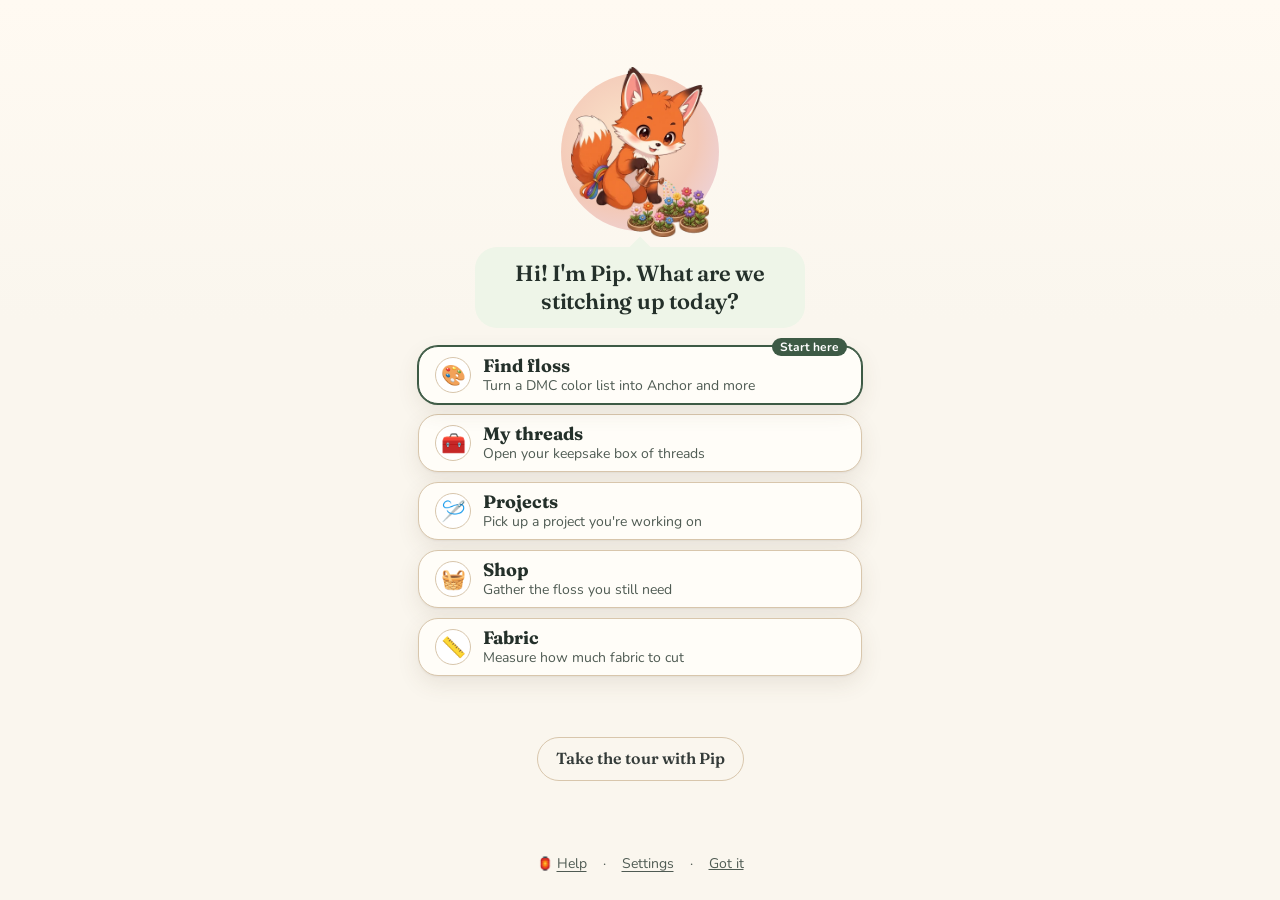
==== index.html @ d4e709fa "Merge branch 'feat/support-links' (PR 19)" ====
<!DOCTYPE html>
<html lang="en"><head><meta name="robots" content="noindex, nofollow"><meta charset="utf-8"><meta name="viewport" content="width=device-width,initial-scale=1">
<title>Floss Fox</title>
<meta name="description" content="Paste a DMC thread list, see Anchor and Sullivans matches, check what you already own, and get a printable shopping list. Free, no sign-up, works offline.">
<!-- DEV PREVIEW ONLY: proposed Pip face favicon; SVG stays as fallback -->
<link rel="icon" href="assets/pip/pip-face-icon-32.png" type="image/png" sizes="32x32"><link rel="icon" href="assets/pip/pip-face-icon-64.png" type="image/png" sizes="64x64"><link rel="apple-touch-icon" href="assets/pip/pip-face-icon-256.png"><link rel="icon" href="favicon.svg" type="image/svg+xml"><link rel="stylesheet" href="skeins/ui.css"><link rel="stylesheet" href="backup-ui.css">
<meta property="og:type" content="website"><meta property="og:title" content="Floss Fox: DMC to Anchor floss converter">
<meta property="og:description" content="Paste a DMC list, get Anchor and Sullivans matches and a printable shopping list. Free.">
<meta name="twitter:card" content="summary_large_image">

<style>
:root{--bg:#f7f1e6;--card:#fffaf2;--line:#e6dccb;--txt:#3b2f28;--mut:#6f6257;--lime:#b4532a;--pink:#5f7a5c;--blush:#f3d9cf}
*{box-sizing:border-box}body{margin:0;background:var(--bg) radial-gradient(#e9dfcd 1px,transparent 1px) 0 0/14px 14px;color:var(--txt);font:16px/1.5 system-ui,-apple-system,Segoe UI,Roboto,sans-serif}
.wrap{max-width:980px;margin:0 auto;padding:20px 16px 40px}
header h1{margin:0;font-size:1.8rem}header h1 span{color:var(--lime)}header p{margin:4px 0 18px;color:var(--mut)}
.card{background:var(--card);border:1px solid var(--line);border-radius:16px;box-shadow:0 2px 10px #7a4b2a12;padding:16px;margin-bottom:16px}
textarea{width:100%;min-height:150px;background:#fff;color:var(--txt);border:1px solid var(--line);border-radius:10px;padding:10px;font:15px ui-monospace,monospace}
textarea:focus{outline:2px solid var(--lime)}
textarea#inp{resize:vertical;overflow-y:auto;-webkit-overflow-scrolling:touch;overscroll-behavior:contain}.inpcount{margin:.25rem 0 0;min-height:0}.inpcount:empty{display:none}
.fixlist li{margin-bottom:.6rem}.fixrow{display:flex;flex-wrap:wrap;gap:.4rem;margin-top:.35rem;align-items:center}.fixrow input{flex:1 1 12rem;min-width:0;font-family:var(--mono)}
.row{display:flex;gap:10px;flex-wrap:wrap;margin-top:10px}
button{border:0;border-radius:999px;padding:10px 18px;font-weight:600;font-size:15px;cursor:pointer}
.pri{background:var(--lime);color:#fff}.pri:hover{background:#9a4522}button:focus-visible{outline:3px solid #e9a77f;outline-offset:2px}.sec{background:var(--card);color:var(--pink);border:1.5px solid var(--pink)}.sec:hover{background:#eef2ea}
.hint{color:var(--mut);font-size:.88rem;margin:6px 0 0}
table{width:100%;border-collapse:collapse}th,td{text-align:left;padding:8px 6px;border-bottom:1px solid var(--line);vertical-align:middle}
th{color:var(--mut);font-weight:600;font-size:.85rem}
.sw{display:inline-block;width:22px;height:22px;border-radius:6px;border:1px solid #0003;vertical-align:middle;margin-right:6px}
@media screen{html .sw{border:1.5px solid var(--swatch-edge)}}
.alt{display:inline-flex;align-items:center;margin:2px 10px 2px 0;font-size:.9rem;color:var(--mut)}
.tag{font-size:.75rem;padding:1px 7px;border-radius:999px;background:var(--blush);color:#7a3a22;margin-left:4px}
.warn{color:#a3361b;font-weight:600}header{display:flex;align-items:center;gap:12px;flex-wrap:wrap}header .logo{width:52px;height:52px;flex:none}header .t{flex:1;min-width:200px}h2::before{content:'🦊 ';font-size:.9em}footer .paw{color:var(--lime)}h2{margin:0 0 10px;font-size:1.15rem}h2 small{color:var(--mut);font-weight:400}
ul.shop{list-style:none;padding:0;margin:0;columns:2}ul.shop li{padding:4px 0;break-inside:avoid}
ul.shop input{accent-color:var(--pink);width:18px;height:18px;vertical-align:middle;margin-right:6px}
footer{color:var(--mut);font-size:.8rem}footer a{color:#9a4522}
@media(max-width:640px){thead{display:none}tr{display:block;border-bottom:1px solid var(--line);padding:8px 0}td{display:block;border:0;padding:3px 0}ul.shop{columns:1}header h1{font-size:1.5rem}}
@media print{h2::before{content:''}header{display:block}header .logo{display:none}body{background:#fff;color:#000}.noprint,header p,#results,footer{display:none!important}.card{border:0;background:#fff;padding:0}
#shopcard{display:block!important}ul.shop{columns:2}.sw{border:1px solid #000;-webkit-print-color-adjust:exact;print-color-adjust:exact}.tag{color:#000;border-color:#000}}
.chips{display:flex;flex-wrap:wrap;gap:6px;margin-top:6px}
.chip{background:#fff;border:1px solid var(--line);border-radius:12px;padding:5px 9px;font-size:.82rem;line-height:1.35;max-width:300px}
.chip b{color:var(--txt)}.chip.cheap{border-color:#e9b9a4;background:#fdf1ea}.chip.value{border-color:#c5d3bf;background:#f1f5ee}
.chip small{display:block;color:var(--mut)}.refp{font-size:.8rem;color:var(--mut)}
.totals{margin:12px 0 0;padding:10px 12px;background:#fff;border:1px dashed var(--line);border-radius:12px;font-size:.9rem}
.totals td{border:0;padding:3px 6px}.toggle{display:flex;gap:14px;flex-wrap:wrap;font-size:.88rem;margin-top:8px}.toggle input{accent-color:var(--lime)}
.bagwarn{font-size:.85rem;background:var(--blush);border-radius:10px;padding:8px 10px;margin-top:10px;color:#6b3320}
@media print{.chips,.toggle{display:none}.totals{border:1px solid #000}}
.sr{position:absolute;left:-9999px}.summary{margin:0 0 10px;color:var(--mut)}.summary a{color:#9a4522}
.errbox{background:#fdf1ea;border:1px solid #e9b9a4;border-radius:12px;padding:8px 12px;margin:8px 0;font-size:.9rem}.errbox ul{margin:4px 0 0;padding-left:18px}
.notes{margin-top:12px;font-size:.85rem;color:var(--mut);background:#fff;border:1px solid var(--line);border-radius:12px;padding:10px 12px}.notes p{margin:4px 0}
.mut{color:var(--mut)}.small{font-size:.82rem}.lbl{display:none}.pick{font:inherit;padding:4px 6px;border-radius:8px;border:1px solid var(--line);background:#fff;color:var(--txt);max-width:100%}
.printonly{display:none}#copyfallback{width:100%;min-height:120px;margin-top:6px}
@media(max-width:640px){.totals tr{display:grid;grid-template-columns:5.5em 1fr;gap:8px;border:0;padding:3px 0}.totals td{padding:0}.lbl{display:block;font-size:.75rem;color:var(--mut);font-weight:600;margin-top:4px}}
@media print{.printonly{display:block}#review,.totals,.bagwarn{display:block!important}}
.tabs{display:flex;gap:8px;margin:0 0 14px}.tabs button{background:var(--card);border:1.5px solid var(--line);color:var(--txt);min-height:44px}.tabs button[aria-pressed=true]{background:var(--lime);border-color:var(--lime);color:#fff}
button,.filebtn,select,input[type=text],input[type=number]{min-height:44px}.filebtn{display:inline-flex;align-items:center;border-radius:999px;padding:0 18px;font-weight:600;cursor:pointer}
input[type=text],input[type=number],.pnotes{font:inherit;border:1px solid var(--line);border-radius:10px;padding:6px 10px;background:#fff;color:var(--txt);max-width:100%}
.saveproj{margin-top:14px;border-top:1px dashed var(--line);padding-top:12px}.saveproj input{flex:1;min-width:180px}
.projlist{list-style:none;padding:0;margin:0 0 10px}.projlist li{display:flex;flex-wrap:wrap;gap:8px;align-items:center;justify-content:space-between;border-bottom:1px solid var(--line);padding:8px 0}
.seg{display:inline-flex;border:1.5px solid var(--line);border-radius:12px;overflow:hidden}.seg label{display:inline-flex;align-items:center;justify-content:center;min-width:56px;min-height:44px;padding:0 8px;cursor:pointer;font-weight:600;font-size:.9rem}
.seg input{position:absolute;opacity:0;width:1px;height:1px}.seg input:checked+span{text-decoration:underline}.seg label:has(input:checked){background:var(--blush)}.seg label:has(input:focus-visible){outline:3px solid #e9a77f;outline-offset:-3px}
.ptable td{vertical-align:top}.qbox{width:5.5em}.unk{color:#a3361b;font-weight:700}.ready{font-size:1.05rem;padding:10px 12px;border-radius:12px;background:#f1f5ee;border:1px solid #c5d3bf}.ready.no{background:#fdf1ea;border-color:#e9b9a4}
.plan h3{margin:14px 0 6px;font-size:1rem}.plan ul{margin:0;padding-left:0;list-style:none}.plan li{padding:4px 0}
@media print{#projListCard,#storeMsg{display:none!important}#projEdit{border:0}}
.cards{list-style:none;padding:0;margin:8px 0}.tcard{border:1.5px solid var(--line);border-left-width:6px;border-radius:12px;padding:8px 10px;margin:0 0 8px;background:#fff}
.tcard.st-have,.tcard.st-received{border-left-color:#6f8f62}.tcard.st-buy{border-left-color:#b5532a}.tcard.st-awaiting{border-left-color:#c08a2e}.tcard.st-review{border-left-color:#a3361b;border-left-style:double}
.thead{display:grid;grid-template-columns:1fr auto;gap:6px 10px;align-items:center}.tname{line-height:1.3}.ind{font-weight:700;font-size:.9rem;text-align:right}
.thead .seg{grid-column:1}.thead .exp{grid-column:2;justify-self:end;padding:0 12px}.why{font-size:.85rem;color:#8a2f17;margin-top:4px}
.tdet{border-top:1px dashed var(--line);margin-top:8px;padding-top:6px}.fld{margin:6px 0}.fld>label:first-child,.flbl{display:block;font-size:.8rem;font-weight:600;color:var(--mut)}.inl{margin-left:8px}
.small{min-height:44px;font-size:.85rem}.rform{margin-top:6px}
.psum{border:1px solid var(--line);border-radius:12px;padding:10px;margin:10px 0;background:#fffdf9}.sumgrid{display:grid;grid-template-columns:repeat(4,1fr);gap:6px;margin:8px 0}.sumgrid div{background:#f7efe6;border-radius:10px;padding:6px 8px}.sumgrid dt{font-size:.78rem;color:var(--mut)}.sumgrid dd{margin:0;font-weight:800;font-size:1.15rem}
.jump{display:flex;flex-wrap:wrap;gap:8px}.jump a{display:inline-flex;align-items:center;min-height:44px;padding:0 12px;border:1.5px solid var(--line);border-radius:999px;font-weight:600;text-decoration:none;color:#8f3d1c}
.pmore summary{cursor:pointer;min-height:44px;display:flex;align-items:center;font-weight:600}
@media (min-width:700px){.thead{grid-template-columns:minmax(0,1fr) auto auto auto}.thead .seg{grid-column:auto}.thead .exp{grid-column:auto}.ind{text-align:left;min-width:12ch}}
@media (max-width:420px){.sumgrid{grid-template-columns:repeat(2,1fr)}.stats li{padding:var(--s2);font-size:.82rem}.stats b{font-size:1.2rem}}
@media print{.tcard{break-inside:avoid}}
/* ===== Floss Fox design system (Milestone 1.2) ===== */
[hidden]{display:none!important}
.buyat{display:flex;flex-wrap:wrap;gap:var(--s2);margin:6px 0 2px 28px}.buyat a{display:inline-flex;align-items:center;min-height:44px;padding:0 14px;border:1px solid var(--line-2);border-radius:999px;color:var(--sage-ink);font-weight:650;font-size:.9rem;text-decoration:none;background:#fff}.buyat a:hover{background:var(--surface-2)}.buyat a:focus-visible{outline:3px solid var(--sage-ink);outline-offset:2px}
.affdisc{font-size:.88rem;color:var(--ink-2);background:var(--surface-2);border-radius:10px;padding:8px 12px;margin:var(--s2) 0}.scard .buyat{margin:6px 0 0}
@media print{.buyat,.affdisc,.wtb{display:none!important}}
/* Floss Fox 2.0A: dev-only individual skein links */
.ff-skein-preview{background:var(--surface);border:1px solid var(--sage-ink);border-radius:var(--r3);padding:var(--s4);margin:var(--s3) 0}
.ff-skein-preview h3{margin:0 0 .45rem;font-size:1.1rem}
.ff-skein-note{font-size:.88rem;line-height:1.45;color:var(--muted,#5b665f);margin:.35rem 0 1rem}
.ff-skein-list{list-style:none;margin:0;padding:0;display:grid;gap:.65rem}
.ff-skein-item{padding:.7rem;border:1px solid var(--border,var(--sage-ink));border-radius:var(--r2)}
.ff-skein-head{display:flex;flex-wrap:wrap;justify-content:space-between;gap:.25rem;margin-bottom:.6rem}
.ff-skein-actions{display:grid;grid-template-columns:repeat(2,minmax(0,1fr));gap:.5rem}
.ff-skein-link{border:1px solid var(--sage-ink);border-radius:.6rem;padding:.55rem .65rem;color:var(--text,inherit);display:flex;flex-direction:column;justify-content:center;line-height:1.35;font-size:.86rem;font-weight:650;overflow-wrap:anywhere;min-height:44px}
.ff-skein-link small{font-size:.74rem;font-weight:400;opacity:.85;margin-top:.2rem}
.ff-skein-link:focus-visible{outline:3px solid var(--sage-ink);outline-offset:2px}
@media(max-width:360px){.ff-skein-actions{grid-template-columns:1fr}}
.ff-skein-inline{display:flex;flex-wrap:wrap;gap:.4rem;margin:.35rem 0 .15rem;max-width:100%}
.ff-skein-pill{display:inline-flex;align-items:center;min-height:36px;padding:.3rem .75rem;border:1px solid var(--sage-ink);border-radius:999px;font-size:.8rem;font-weight:650;line-height:1.2;color:var(--text,inherit);text-decoration:none;max-width:100%;overflow-wrap:anywhere;box-sizing:border-box}
.ff-skein-pill:focus-visible{outline:3px solid var(--sage-ink);outline-offset:2px}
.ff-skein-direct{font-size:.8rem;color:var(--muted,#5b665f);margin:.2rem 0 .4rem}
.ff-skein-off{font-size:.8rem;color:var(--muted,#5b665f)}
@media print{.ff-skein-preview,.ff-skein-inline{display:none!important}}

/* 2.0A Concept 2 "Where to buy" (grouped by retailer) */.wtb{background:var(--surface);border:1.5px solid var(--sage-ink);border-radius:var(--r3);padding:var(--s4);margin-top:var(--s5);box-shadow:var(--shadow)} .wtb h3{margin:0 0 var(--s2);font-size:1.1rem} .wtb .wtbeyebrow{margin:0;font-size:.78rem;font-weight:750;letter-spacing:.06em;text-transform:uppercase;color:var(--sage-ink)} .wtb .affdisc.wtbdisc{font-size:1rem;color:var(--ink);background:var(--surface-2);border-left:4px solid var(--sage-ink);border-radius:var(--r1);padding:var(--s3);margin:var(--s2) 0 var(--s3)} .wtb .wtbdisc a{color:var(--focus);font-size:.9rem;font-weight:650;white-space:nowrap} .wtb .wtbsort{font-size:.88rem;color:var(--ink-2);margin:0 0 var(--s2)} .wtbstores{list-style:none;padding:0;margin:0;display:grid;gap:var(--s3);grid-template-columns:minmax(0,1fr)} @media(min-width:600px){.wtbstores{grid-template-columns:repeat(2,minmax(0,1fr))}} @media(min-width:1000px){.wtbstores{grid-template-columns:repeat(3,minmax(0,1fr))}} .wtbstore{background:#fff;border:1.5px solid var(--line);border-radius:var(--r2);padding:var(--s3);display:flex;flex-direction:column;gap:var(--s1);min-width:0} .wtbstore .wtbshead{display:flex;align-items:center;gap:var(--s2);margin-bottom:var(--s1);flex-wrap:wrap} .wtbstore h4{margin:0;font-size:1rem;overflow-wrap:anywhere} .wtbstore .wtblogo{flex:none;display:inline-flex;align-items:center;justify-content:center;width:44px;height:44px;border-radius:var(--r1);background:var(--surface-2);border:1px dashed var(--line-2);font-weight:800;color:var(--sage-ink)} .wtbstore ul{list-style:none;padding:0;margin:0}.wtbstore li{padding:0;border:0} .wtb a.wtblink{display:flex;align-items:center;justify-content:space-between;gap:var(--s2);min-height:44px;padding:var(--s2) var(--s4);margin:var(--s1) 0;border:1.5px solid var(--line-2);border-radius:var(--pill);background:#fff;color:var(--sage-ink);font-weight:650;text-decoration:none;overflow-wrap:anywhere;transition:background var(--t)} .wtb a.wtblink[data-level=B]{border-style:dashed;color:var(--ink)} .wtb a.wtblink::after{content:none} .wtb a.wtblink .wtbext{flex:none;width:16px;height:16px} .wtb a.wtblink:hover{background:var(--sage-50)} .wtb a.wtblink:active{background:var(--sage-100)} .wtb a.wtblink:focus-visible{outline:3px solid var(--focus);outline-offset:2px} .wtb a.wtblink[aria-disabled=true]{opacity:.55;pointer-events:none;border-style:dotted} .wtb .hint{font-size:.88rem;color:var(--ink-2);margin:0 0 var(--s1) var(--s1)} .wtb .wtbnone{font-size:.92rem;color:var(--ink-2);background:var(--surface-2);border-radius:var(--r1);padding:var(--s2) var(--s3);margin:var(--s3) 0 0} .wtbbadge{display:inline-block;font-size:.78rem;font-weight:750;border-radius:var(--pill);padding:2px 10px;background:var(--wait-bg);color:var(--wait-ink);border:1px solid var(--wait-line)} .wtbstore .wtbbadge{margin-left:auto} .wtb .wtbreview{background:var(--wait-bg);border:1.5px solid var(--wait-line);border-radius:var(--r2);padding:var(--s3);margin:var(--s4) 0 0} .wtb .wtbreview h4{margin:0 0 var(--s1);color:var(--wait-ink);font-size:1rem} .wtb .wtbreview ul{margin:0;padding-left:18px;list-style:disc}.wtb .wtbreview li{border:0;padding:2px 0} .wtb .wtbmock{font-size:.88rem;background:var(--wait-bg);color:var(--wait-ink);border-radius:var(--r1);padding:var(--s2) var(--s3)} .wtb .wtbalt{border-top:1px solid var(--line);margin-top:var(--s4);padding-top:var(--s3)} .wtb .wtbalt h4{margin:0 0 var(--s2);font-size:1rem} .wtb .wtbalt .row{display:flex;flex-wrap:wrap;gap:var(--s2)} .wtbpip{display:flex;align-items:center;gap:var(--s2);font-size:.92rem;color:var(--ink-2);margin:0 0 var(--s2)} .wtbpip img{width:32px;height:32px;flex:none} .wtbpip .wtbpipx{margin-left:auto;min-width:44px;min-height:44px;border:0;background:none;color:var(--ink-2);font-size:1.25rem;border-radius:var(--pill)} .wtbpip .wtbpipx:focus-visible{outline:3px solid var(--focus);outline-offset:2px} body.pip-hidden-all .wtbpip{display:none} @media(prefers-reduced-motion:reduce){.wtb a.wtblink{transition:none}} @media print{.wtb,.affdisc{display:none!important}}

mark.badline{background:#FBE3DA;color:var(--ink);border-radius:4px;padding:0 4px;box-shadow:inset 3px 0 0 var(--coral-ink,#A2452A)}.asm{color:var(--ink-2)}
/* Pip companion */
.herogrid{display:grid;gap:var(--s3)}
.pip{display:grid;grid-template-columns:84px minmax(0,1fr);grid-template-areas:"fig msg" "tog msg";grid-template-rows:118px 44px;column-gap:var(--s3);row-gap:0}
.pipfig{grid-area:fig;width:84px;height:118px;background:transparent;border:1px solid transparent;border-radius:var(--r-m,14px);display:flex;align-items:center;justify-content:center;overflow:hidden}
.piphi{all:unset;display:block;width:100%;height:100%;cursor:pointer;border-radius:inherit}.piphi:focus-visible{outline:3px solid var(--sage-ink);outline-offset:-3px}.pipbubble.quiet{visibility:hidden}
.pipfig img{width:100%;height:100%;object-fit:contain;padding:4px;display:block}
.pipbubble{grid-area:msg;align-self:center;position:relative;margin:0;background:#fff;color:var(--ink);border:1px solid var(--line);border-radius:16px;padding:9px 13px;font-size:.92rem;line-height:1.38}
.pipbubble::before{content:'';position:absolute;left:-7px;top:50%;width:12px;height:12px;background:#fff;border-left:1px solid var(--line);border-bottom:1px solid var(--line);transform:translateY(-50%) rotate(45deg)}
.piptog{grid-area:tog;justify-self:center;min-height:44px;min-width:44px;padding:0 10px;background:none;border:0;color:var(--sage-ink);font:inherit;font-size:.82rem;font-weight:650;text-decoration:underline;text-underline-offset:3px;cursor:pointer;border-radius:10px}
.piptog:hover{background:var(--sage-50,#EEF3EE)}
.pip.pipoff{display:flex;min-height:0;justify-content:flex-end}
@media(max-width:420px){header{margin-bottom:var(--s2)}header .logo{width:40px;height:40px}.wrap textarea#inp{min-height:84px}.biglabel{margin-bottom:var(--s1)}.hero h1{font-size:1.36rem;margin-bottom:var(--s1)}.hero .lead{display:none}.hero .steps{display:grid;grid-template-columns:repeat(3,1fr);gap:6px;margin:var(--s2) 0 var(--s3)}.hero .steps li{min-width:0;overflow-wrap:break-word;word-break:normal;hyphens:manual;display:flex;flex-direction:row;align-items:center;gap:5px;padding:6px 7px;border-radius:12px;font-size:.76rem;line-height:1.2;text-align:left;min-height:0}.hero .steps{grid-template-columns:repeat(3,minmax(0,1fr))}.hero .steps li>*{min-width:0}.hero .steps .num{width:20px;height:20px;font-size:.72rem;flex:0 0 20px;margin:0}.hero{padding-top:var(--s4)}}
@media(max-width:340px){.pip{grid-template-columns:76px minmax(0,1fr);grid-template-rows:104px 44px}.pipfig{width:76px;height:104px}.hero .steps{margin-bottom:var(--s2)}}
@media(min-width:880px){.herogrid{grid-template-columns:minmax(0,1fr) 176px;align-items:start}.herogrid.nopip{grid-template-columns:minmax(0,1fr) 176px}.pip{order:2;grid-template-columns:1fr;grid-template-areas:"fig" "msg" "tog";grid-template-rows:auto minmax(96px,auto) auto;justify-items:center;row-gap:var(--s2);min-height:0;position:sticky;top:90px}.pipfig{width:140px;height:196px}.pipbubble::before{left:50%;top:-7px;transform:translateX(-50%) rotate(135deg)}.piptog{justify-self:center}.heromain{order:1}.pip.pipoff{display:flex;justify-content:center}}
@keyframes pippop{from{opacity:.55;transform:scale(.95)}to{opacity:1;transform:none}}
@keyframes piptilt{0%{transform:rotate(0)}40%{transform:rotate(-3deg)}100%{transform:rotate(0)}}
@keyframes pipfade{from{opacity:.4}to{opacity:1}}
.pip-pop img{animation:pippop .32s ease-out}.pip-tilt img{animation:piptilt .45s ease-in-out}.pip-fade img{animation:pipfade .3s}.pip-cheer img{animation:pipcheer .5s ease-out}.pip-wiggle img{animation:pipwiggle .5s ease-in-out}.pip-doze img{animation:pipdoze 1.2s ease-out}
@keyframes pipcheer{0%{transform:scale(.94)}55%{transform:scale(1.05)}100%{transform:none}}@keyframes pipwiggle{0%,100%{transform:none}25%{transform:rotate(-2.5deg)}75%{transform:rotate(2.5deg)}}@keyframes pipdoze{from{opacity:.55}to{opacity:1}}
@media (prefers-reduced-motion:reduce){.pipfig img{animation:none!important}}
@media print{.pip,#pipToggle{display:none!important}}

@media(max-width:440px){nav.tabs button{padding-left:10px;padding-right:10px;font-size:.95rem}}
.tcard.k-unchecked{border-left-color:var(--line-2)}.stat.k-unchecked{background:var(--surface-2);color:var(--ink-2);border-color:var(--line)}
footer{font-size:.86rem;color:var(--ink-2);padding:var(--s4) var(--s2)}footer .sources summary{min-height:44px;display:flex;align-items:center;font-weight:650;color:var(--sage-ink);cursor:pointer}
details>summary{list-style:none}details>summary::-webkit-details-marker{display:none}details>summary::before{content:'▸';display:inline-block;width:1.2em;transition:transform var(--t)}details[open]>summary::before{transform:rotate(90deg)}
@media(max-width:600px){textarea#inp{min-height:108px}.hero .lead{margin-bottom:var(--s3)}.steps{margin-bottom:var(--s4)}}
:root{--canvas:#F8F4EB;--surface:#FFFDF8;--surface-2:#F3EEE3;--sage-50:#E3ECE1;--sage-100:#DDE8DB;--sage:#678A75;--sage-ink:#3D5C48;--sage-ink-2:#314B3B;--coral:#C77868;--fox:#B4532A;--fox-ink:#94401D;
--ink:#343B39;--ink-2:#535B58;--line:#DDD4C4;--line-2:#8A7F6E;--focus:#1E5FA8;
--ok-bg:#E5EFE3;--ok-ink:#2D5838;--ok-line:#7FA486;--wait-bg:#FBF1DE;--wait-ink:#73500F;--wait-line:#C9A25A;--att-bg:#FBEDE6;--att-ink:#8A3A1F;--att-line:#D79A82;--buy-bg:#F6ECE6;--buy-ink:#7E3B1D;--buy-line:#C27A55;
--s1:4px;--s2:8px;--s3:12px;--s4:16px;--s5:24px;--s6:32px;--r1:8px;--r2:12px;--r3:18px;--pill:999px;
--shadow:0 1px 2px rgba(52,59,57,.06),0 6px 18px rgba(52,59,57,.07);--shadow-2:0 2px 4px rgba(52,59,57,.08),0 10px 28px rgba(52,59,57,.10);--t:180ms cubic-bezier(.2,.7,.3,1);
--font:system-ui,-apple-system,"Segoe UI",Roboto,"Helvetica Neue",Arial,sans-serif;--mono:ui-monospace,SFMono-Regular,Menlo,Consolas,monospace;
--bg:var(--canvas);--card:var(--surface);--txt:var(--ink);--mut:var(--ink-2);--lime:var(--sage-ink);--pink:var(--sage-ink);--blush:var(--sage-100)}
html{scroll-behavior:smooth;-webkit-text-size-adjust:100%}
body{background:var(--canvas);color:var(--ink);font:16px/1.55 var(--font)}
.wrap{max-width:1040px;padding:var(--s4) var(--s4) var(--s6)}
a{color:var(--fox-ink)}a:hover{color:var(--fox)}
:focus-visible{outline:3px solid var(--focus)!important;outline-offset:2px}
h1,h2,h3{color:var(--ink);letter-spacing:-.01em;line-height:1.2}
h2{font-size:1.25rem;margin:0 0 var(--s3)}h2::before{content:none}h3{font-size:1.05rem;margin:var(--s5) 0 var(--s2)}
header{gap:var(--s3);margin-bottom:var(--s3)}header .logo{width:44px;height:44px}header .t{min-width:0}
.brand{margin:0;font-weight:800;font-size:1.3rem;letter-spacing:-.01em}.brand span{color:var(--fox)}.tagline{margin:0!important;color:var(--ink-2);font-size:.88rem}
.card{background:var(--surface);border:1px solid var(--line);border-radius:var(--r3);box-shadow:var(--shadow);padding:var(--s5);margin-bottom:var(--s4)}
@media(max-width:600px){.card{padding:var(--s4);border-radius:var(--r2)}}
/* nav */
.tabs{position:sticky;top:0;z-index:20;background:color-mix(in srgb,var(--canvas) 92%,transparent);backdrop-filter:blur(6px);margin:0 calc(-1*var(--s4)) var(--s4);padding:var(--s2) var(--s4);gap:var(--s2);border-bottom:1px solid var(--line)}
.tabs button{flex:1 1 0;background:transparent;border:1.5px solid transparent;color:var(--ink);border-radius:var(--pill);padding:0 var(--s3);font-weight:650;white-space:nowrap;transition:background var(--t),color var(--t)}
.tabs button:hover{background:var(--surface-2)}.tabs button[aria-pressed=true]{background:var(--sage-ink);color:#fff;border-color:var(--sage-ink)}
@media(min-width:700px){.tabs button{flex:0 0 auto;padding:0 var(--s4)}}
@media(max-width:380px){.tabs button{font-size:.86rem;padding:0 6px}.tabs button span[aria-hidden]{display:none}}
[id]{scroll-margin-top:max(76px,calc(var(--navh,0px) + 12px))}
/* buttons */
button,.btnlink,.filebtn{font:inherit;font-weight:650;font-size:.98rem;border-radius:var(--pill);min-height:44px;padding:0 var(--s4);transition:background var(--t),border-color var(--t),color var(--t),transform var(--t)}
button:active{transform:translateY(1px)}
.pri,.btnlink.pri{background:var(--sage-ink);color:#fff;border:1.5px solid var(--sage-ink)}.pri:hover{background:var(--sage-ink-2)}
.sec,.btnlink.sec{background:var(--surface);color:var(--sage-ink);border:1.5px solid var(--sage)}.sec:hover{background:var(--sage-50)}
.ghost{background:transparent;color:var(--ink-2);border:1.5px solid transparent;text-decoration:underline;text-underline-offset:3px}.ghost:hover{color:var(--ink);background:var(--surface-2)}
.btnlink{display:inline-flex;align-items:center;text-decoration:none}.ffreview{margin:16px 0 8px}.ffreview .btnlink:focus-visible,#ffReviewFooter a:focus-visible{outline:3px solid #e9a77f;outline-offset:2px}
button:disabled{opacity:.55;cursor:not-allowed}
.small{min-height:44px;font-size:.9rem}
input[type=text],input[type=number],input[type=search],select,textarea,.pnotes{font:inherit;font-size:16px;color:var(--ink);background:#fff;border:1.5px solid var(--line-2);border-radius:var(--r1);min-height:44px;padding:8px 12px;max-width:100%}
textarea{font-family:var(--mono);font-size:16px;min-height:132px;line-height:1.5}textarea:focus,input:focus,select:focus{border-color:var(--sage-ink)}
.hint{color:var(--ink-2);font-size:.92rem;margin:var(--s2) 0 0}
code{font-family:var(--mono);font-size:.9em;background:var(--surface-2);border-radius:6px;padding:1px 5px}
/* hero */
.hero h1{font-size:clamp(1.6rem,4.6vw,2.2rem);margin:0 0 var(--s2);font-weight:800}
.hero .lead{font-size:1.06rem;margin:0 0 var(--s4);color:var(--ink-2);max-width:40em}
.steps{list-style:none;display:flex;gap:var(--s2);padding:0;margin:0 0 var(--s5);flex-wrap:wrap}
.steps li{display:flex;align-items:center;gap:var(--s2);background:var(--sage-50);color:var(--ink);border-radius:var(--pill);padding:6px 14px 6px 6px;font-weight:600;font-size:.92rem}
.num{display:inline-grid;place-items:center;width:26px;height:26px;border-radius:50%;background:var(--sage-ink);color:#fff;font-weight:800;font-size:.85rem;flex:none}
@media(max-width:520px){.steps{display:grid;grid-template-columns:repeat(3,1fr)}.steps li{flex-direction:column;text-align:center;border-radius:var(--r2);padding:8px 6px;font-size:.82rem;line-height:1.25}}
.steps.vertical{display:block}.steps.vertical li{display:flex;align-items:flex-start;flex-direction:row;text-align:left;background:none;padding:var(--s2) 0;font-weight:400;font-size:1rem;border-radius:0}
.biglabel{display:block;font-weight:750;font-size:1.05rem;margin-bottom:var(--s2)}
.pastehelp{margin-top:var(--s2)}.pastehelp summary,.backup summary,.pmore summary,.shopextra summary,.donebox summary{cursor:pointer;min-height:44px;display:flex;align-items:center;font-weight:650;color:var(--sage-ink)}
.pastehelp ul{margin:0 0 var(--s2);padding-left:20px;color:var(--ink-2);font-size:.95rem}.pastehelp li{margin:4px 0}
.banner{display:flex;flex-wrap:wrap;gap:var(--s2) var(--s3);align-items:center;justify-content:space-between;background:var(--wait-bg);border:1px solid var(--wait-line);border-radius:var(--r2);padding:var(--s3);margin:0 0 var(--s4);color:var(--wait-ink)}
/* results */
.summary{color:var(--ink);font-size:1rem;display:flex;flex-direction:column;gap:var(--s2)}
.found{font-size:1.05rem}.found [aria-hidden]{color:var(--ok-ink);font-weight:800}.fixme{color:var(--att-ink);font-weight:600}
.nextacts{display:flex;flex-wrap:wrap;gap:var(--s2)}
.errbox{background:var(--att-bg);border:1px solid var(--att-line);color:var(--ink);border-radius:var(--r2);padding:var(--s3) var(--s4)}
.notes{background:var(--surface-2);border:0;border-radius:var(--r2);color:var(--ink-2)}
.warn{color:var(--att-ink)}.unk{color:var(--att-ink)}
.saveproj{margin-top:var(--s5);border-top:1px solid var(--line);padding-top:var(--s4)}.saveproj h3{display:flex;align-items:center;gap:var(--s2);margin:0 0 var(--s1)}.saveproj label{display:block;font-weight:650;margin-top:var(--s3)}
.bagwarn{background:var(--wait-bg);color:var(--wait-ink)}
.tag{background:var(--wait-bg);color:var(--wait-ink)}
.totals{background:var(--surface-2);border:0}
.sw{border-radius:6px;border:1px solid rgba(0,0,0,.25)}
/* projects list */
.projlist li{padding:var(--s3) 0}.projlist .pname{font-weight:750;font-size:1.05rem}
img[src*="assets/pip/"]{object-fit:contain}body.pip-hidden-all .orgpip,body.pip-hidden-all .helphead picture,body.pip-hidden-all .rpip{display:none}
.orgpip{display:block;margin:0 auto var(--s2);width:200px;max-width:100%}.orgpip img{width:100%;height:auto;display:block}.shopdone{text-align:center;margin:var(--s3) 0}.shopdone b{display:block}.helphead{display:flex;align-items:center;gap:var(--s3)}.helphead img{width:96px;height:auto;flex:none}.helphead h2{margin:0}
.empty{text-align:center;padding:var(--s5) var(--s3);color:var(--ink-2);list-style:none}.empty svg{width:72px;height:72px;display:block;margin:0 auto var(--s2)}.empty b{display:block;color:var(--ink);font-size:1.1rem;margin-bottom:4px}
.storeline{font-size:.88rem;color:var(--ink-2);margin:var(--s2) 0 0}
/* project editor */
.ff-skein-asm{display:block;flex-basis:100%;margin-top:2px;color:var(--mut);font-size:.85rem}
.ffest{display:inline-block;margin-left:6px;padding:0 8px;border:1.5px dashed var(--txt);border-radius:999px;background:#fff;color:var(--txt);font-size:.78rem;font-weight:700;line-height:1.5;vertical-align:middle}.ffestsum{margin:4px 0 8px;padding:6px 10px;border-left:4px solid var(--txt);background:#fff;color:var(--txt);font-size:.9rem}
.ptname{margin:var(--s3) 0 var(--s2);font-size:1.25rem}.psec{margin-top:var(--s3)}.psec>summary{cursor:pointer;min-height:44px;display:flex;align-items:center}.psec>summary h3,.psec>summary h4{display:inline;margin:0}.ffwhy{display:block;margin-top:2px}.ffwhy[hidden]{display:none}
.ptitle{display:flex;justify-content:space-between;align-items:center;gap:var(--s2);flex-wrap:wrap}
.psum{background:var(--surface);border:1.5px solid var(--line);border-radius:var(--r3);padding:var(--s4);margin:var(--s4) 0;box-shadow:var(--shadow)}
.pcel{position:relative;flex:0 0 auto;width:64px;height:90px;overflow:visible}.pcel img{width:100%;height:100%;object-fit:contain;padding:3px;display:block}.askpipbtn{margin-left:auto;display:inline-flex;align-items:center;gap:6px;min-height:44px;padding:0 12px 0 6px;border:1px solid var(--line);border-radius:999px;background:#fff;color:var(--sage-ink);font:inherit;font-weight:700;font-size:.9rem;cursor:pointer}.askpipbtn img{width:34px;height:34px;object-fit:contain;border-radius:50%}.askpipbtn:hover{background:var(--sage-50,#EEF3EE)}
.askpip{background:#fff;border:1px solid var(--line);border-radius:16px;padding:var(--s3);margin:0 0 var(--s3);box-shadow:0 2px 10px rgba(40,50,40,.08)}
.tourcard{display:grid;grid-template-columns:56px minmax(0,1fr);gap:10px 12px;background:#fff;border:2px solid var(--sage-ink);border-radius:16px;padding:12px 14px;margin:var(--s3) 0;box-shadow:0 3px 14px rgba(40,50,40,.12);max-width:640px}
.tourcard .tpip{width:56px;height:76px;object-fit:contain;grid-row:span 2}.tourcard h2,.tourcard h3{font-size:1rem;margin:0 0 4px}.tourcard h2::before,.tourcard h3::before{content:none}.tourcard p{margin:0 0 6px}.tourcard .tmore{color:var(--ink-2);font-size:.9rem}
.tourcard .tstep{font-size:.8rem;font-weight:700;color:var(--sage-ink);margin:0 0 2px}.tourcard .row{grid-column:1/-1;margin:4px 0 0;flex-wrap:wrap;gap:8px}.tourcard .row button{min-height:44px}
.tourcard.invite{margin:0 0 var(--s2);padding:10px 12px;gap:6px 10px}.tourcard.invite .tmsg{margin:0;font-weight:650}.tourcard.invite .row{margin:0;flex-wrap:nowrap;gap:6px}.tourcard.invite .row button{padding:0 12px;font-size:.9rem;white-space:nowrap}@media(max-width:360px){#tourInvite .row{flex-wrap:nowrap}#tourInvite .row button{padding:0 8px;font-size:.8rem;min-width:0;white-space:normal;line-height:1.1;flex:1 1 0}#tourInvite .row .ghost{padding:0 4px}.tourcard.invite{grid-template-columns:40px minmax(0,1fr)}.tourcard.invite .tpip{width:40px;height:54px}}.pip.inviting{display:none!important}
.tour-target{outline:3px solid #c8642f!important;outline-offset:3px;box-shadow:0 0 0 7px rgba(200,100,47,.16);border-radius:10px}
.askpip .atopics{display:flex;flex-wrap:wrap;gap:8px;margin:8px 0}.askpip .atopics button{min-height:44px}.askpip .ahead{display:flex;gap:10px;align-items:flex-start}.askpip{position:relative}.askpip .ahead img{width:44px;height:60px;object-fit:contain;flex:none}.askpip .apeek{display:none}
@media(max-width:879px){.askpip{padding-right:62px;overflow:hidden}.askpip .ahead.peek>picture{display:none}.askpip .apeek{display:block;position:absolute;right:0;top:10px;width:52px;height:72px;pointer-events:none}.askpip .apeek img{width:100%;height:100%;object-fit:contain;object-position:right center;display:block}}
.savedtoast{display:inline-flex;align-items:center;gap:6px;margin-right:6px;vertical-align:middle;font-weight:650;color:var(--ok-ink)}.savedtoast img{width:30px;height:44px;object-fit:contain}
.tourcard .tpip.mirror{transform:scaleX(-1)}.rpip{width:40px;height:56px;object-fit:contain;float:left;margin:0 10px 4px 0}.askpip h2{font-size:1.05rem;margin:0}.askpip h2::before{content:none}.askpip#askPip{padding-right:var(--s3)}.askpip .aans{background:var(--sage-50,#EEF3EE);border-radius:12px;padding:8px 12px;margin:6px 0}.hintpref{display:inline-flex;gap:8px;align-items:center;min-height:44px}.hintpref input{width:20px;height:20px}
@media (max-width:420px){.askpipbtn{padding:0 10px 0 4px}.tourcard{grid-template-columns:44px minmax(0,1fr);padding:10px 12px}.tourcard .tpip{width:44px;height:60px}}
.psum .headline{position:relative;font-size:1.25rem;font-weight:800;margin:0 0 var(--s2);display:flex;align-items:center;gap:var(--s2)}
.psum[data-ready=true]{background:var(--ok-bg);border-color:var(--ok-line)}
.psum .fox{width:40px;height:40px;flex:none}
.bar{height:10px;background:var(--surface-2);border-radius:var(--pill);overflow:hidden;border:1px solid var(--line)}.bar span{display:block;height:100%;background:var(--sage-ink);border-radius:var(--pill);transition:width var(--t)}
.stats{list-style:none;padding:0;margin:var(--s3) 0;display:grid;grid-template-columns:repeat(3,1fr);gap:var(--s2)}
.stats li{background:var(--surface-2);border-radius:var(--r2);padding:var(--s2) var(--s3);font-size:.9rem;color:var(--ink-2)}.stats b{display:block;font-size:1.35rem;color:var(--ink)}
.skeins{font-size:.95rem;margin:0 0 var(--s2)}
.next{list-style:none;padding:0;margin:var(--s3) 0 0;display:flex;flex-direction:column;gap:var(--s2)}
.next li{display:flex;flex-wrap:wrap;align-items:center;justify-content:space-between;gap:var(--s2);background:var(--wait-bg);border-radius:var(--r2);padding:var(--s2) var(--s3);color:var(--ink)}
.next li.att{background:var(--att-bg)}.next li.buy{background:var(--buy-bg)}
.psum .row{margin-top:var(--s3)}
.toolbar{display:flex;flex-direction:column;gap:var(--s2);margin:var(--s3) 0}
.searchrow{display:flex;gap:var(--s2)}.searchrow input{flex:1;min-width:0}
.chipsf{display:flex;gap:var(--s2);flex-wrap:wrap}.chipsf button{background:var(--surface);border:1.5px solid var(--line-2);color:var(--ink);font-size:.9rem;padding:0 14px}
.chipsf button[aria-pressed=true]{background:var(--ink);border-color:var(--ink);color:#fff}
.chipsf button[aria-pressed=true]::before{content:'✓ '}
.cards{list-style:none;padding:0;margin:var(--s3) 0}
.tcard{background:#fff;border:1.5px solid var(--line);border-left:6px solid var(--line-2);border-radius:var(--r2);padding:var(--s3);margin:0 0 var(--s2);box-shadow:0 1px 2px rgba(52,59,57,.05)}
.tcard.st-have,.tcard.st-received{border-left-color:var(--ok-line)}.tcard.st-buy{border-left-color:var(--buy-line)}.tcard.st-awaiting{border-left-color:var(--wait-line);border-left-style:dashed}.tcard.st-review{border-left-color:var(--att-line);border-left-style:double;border-left-width:7px}
.tcard .top{display:flex;align-items:flex-start;gap:var(--s3)}
.tcard .bigsw{width:40px;height:40px;border-radius:10px;border:1px solid rgba(0,0,0,.25);flex:none}
.tcard .ident{flex:1;min-width:0}.tcard .code{font-size:1.2rem;font-weight:800;line-height:1.2}.tcard .cname{color:var(--ink-2);font-size:.9rem}.tcard .need{font-size:.92rem;margin-top:2px}
.tcard .exp{flex:none;padding:0 12px;font-size:.88rem}
.stat{display:inline-flex;align-items:center;gap:6px;margin:var(--s2) 0 0;padding:4px 10px;border-radius:var(--pill);font-size:.9rem;font-weight:650;border:1px solid transparent}
.stat.have,.stat.received{background:var(--ok-bg);color:var(--ok-ink);border-color:var(--ok-line)}.stat.buy{background:var(--buy-bg);color:var(--buy-ink);border-color:var(--buy-line)}.stat.awaiting{background:var(--wait-bg);color:var(--wait-ink);border-color:var(--wait-line)}.stat.review{background:var(--att-bg);color:var(--att-ink);border-color:var(--att-line)}
.why{font-size:.9rem;color:var(--ink);margin-top:var(--s2)}
.seg{display:grid;grid-template-columns:repeat(3,1fr);width:100%;margin-top:var(--s3);border:1.5px solid var(--line-2);border-radius:var(--r2);overflow:hidden;background:#fff}
.seg label{min-height:46px;display:flex;align-items:center;justify-content:center;text-align:center;padding:4px 6px;font-weight:650;font-size:.92rem;line-height:1.15;border-left:1px solid var(--line);cursor:pointer;transition:background var(--t),color var(--t)}
.seg label:first-child{border-left:0}.seg label:hover{background:var(--surface-2)}
.seg label:has(input:checked){background:var(--sage-ink);color:#fff}.seg input:checked+span{text-decoration:none}.seg label:has(input:checked) span::before{content:'✓ '}
.seg label:has(input:focus-visible){outline:3px solid var(--focus);outline-offset:-3px}
.tdet{border-top:1px solid var(--line);margin-top:var(--s3);padding-top:var(--s3);display:grid;gap:var(--s3)}.tdet.anim{animation:ffin var(--t)}
.fld{margin:0}.fld>label:first-child,.flbl{display:block;font-size:.88rem;font-weight:650;color:var(--ink-2);margin-bottom:4px}
.fldrow{display:flex;flex-wrap:wrap;gap:var(--s3)}
.inl{display:inline-flex;align-items:center;gap:6px;min-height:44px;margin-left:var(--s2)}.inl input{width:20px;height:20px}
@keyframes ffin{from{opacity:0;transform:translateY(-3px)}to{opacity:1;transform:none}}
@media(min-width:880px){.tcard .top{align-items:center}.tcard .main{display:grid;grid-template-columns:minmax(0,1fr) minmax(320px,380px);gap:var(--s4);align-items:center}.tcard .seg{margin-top:0}}
.noresults{list-style:none;text-align:center;padding:var(--s5);color:var(--ink-2)}
/* plan/shopping */
.plan h3{font-size:1.1rem}.plan h4{margin:var(--s4) 0 var(--s2);font-size:1rem}
.plan li{padding:var(--s2) 0;border-bottom:1px solid var(--line)}.plan li:last-child{border-bottom:0}
.plan input[type=checkbox],.shop input[type=checkbox]{width:22px;height:22px;accent-color:var(--sage-ink);vertical-align:middle}
.shophead{display:flex;flex-direction:column;gap:var(--s2)}
.shopsum{font-size:1.15rem;font-weight:750;margin:0}
.scard{background:#fff;border:1.5px solid var(--line);border-radius:var(--r2);padding:var(--s3);margin:0 0 var(--s2);list-style:none}
.scard .top{display:flex;gap:var(--s3);align-items:center}.scard .bigsw{width:44px;height:44px;border-radius:10px;border:1px solid rgba(0,0,0,.25);flex:none}
.scard .code{font-size:1.35rem;font-weight:800;line-height:1.15}.scard .for{color:var(--ink-2);font-size:.9rem}.scard .qty{font-weight:750;font-size:1.05rem;margin-left:auto;text-align:right;white-space:nowrap}
.scard .acts{display:flex;flex-wrap:wrap;gap:var(--s2);margin-top:var(--s3)}.scard .acts button{flex:1 1 140px}
.scard .panel{margin-top:var(--s3);background:var(--surface-2);border-radius:var(--r2);padding:var(--s3);animation:ffin var(--t)}
.scard .panel p{margin:0 0 var(--s2)}
.shoplist{padding:0;margin:var(--s3) 0}
.donebox,.shopextra{margin-top:var(--s4);border-top:1px solid var(--line);padding-top:var(--s2)}
.ok-msg{color:var(--ok-ink);font-weight:650}
.gloss dt{font-weight:750;margin-top:var(--s2)}.gloss dd{margin:2px 0 0;color:var(--ink-2)}
.help p{max-width:44em}
@media (prefers-reduced-motion: reduce){*,*::before,*::after{animation:none!important;transition:none!important;scroll-behavior:auto!important}html{scroll-behavior:auto}}
@media print{.tabs,#helpView{display:none!important}.psum{box-shadow:none;border:1px solid #000}.tcard,.scard{break-inside:avoid}}

/* 1.4 release review: large text (200%) and narrow phones never scroll sideways */
.tabs{flex-wrap:wrap}.tabs button{max-width:100%}.steps{grid-template-columns:repeat(3,minmax(0,1fr))}.steps li{min-width:0;overflow-wrap:anywhere}
.bkwrap{overflow-x:auto;max-width:100%}.bktab{border-collapse:collapse;width:100%;font-size:.95em}.bktab th,.bktab td{text-align:left;padding:.35em .4em;border-bottom:1px solid #ddd;vertical-align:top}.bkok{display:block;margin-top:.3em}.bkmode{border:0;padding:0;margin:.5em 0}.bkmode label{display:inline-block;margin:.2em 1em .2em 0}
#tabShop{min-width:0;white-space:normal;line-height:1.1;overflow-wrap:anywhere}
.pipA-bubble{position:relative;display:grid;grid-template-columns:40px 1fr;gap:2px 8px;align-items:start;max-width:520px;margin:8px 0;padding:8px 30px 6px 8px;background:var(--surface,#fff);border:1px solid #c9d6c3;border-radius:var(--r3,14px);color:#2f4a36;animation:pipApop .18s ease-out}
.pipA-bubble picture,.pipA-bubble img{width:40px;height:auto;grid-row:1/3}.pipA-text{margin:0;font-size:.9rem;line-height:1.35;display:-webkit-box;-webkit-line-clamp:3;-webkit-box-orient:vertical;overflow:hidden}.pipA-bubble .pipA-text{-webkit-line-clamp:unset;display:block}
.pipA-x{position:absolute;top:0;right:0;min-width:44px;min-height:44px;border:0;background:none;font-size:1rem;cursor:pointer;color:inherit;padding:0 0 8px 12px}.pipA-set{grid-column:2;font-size:.85rem;color:#9a4522;min-height:24px}
@media (max-width:380px){.pipA-bubble{grid-template-columns:32px 1fr;padding-right:26px;gap:2px 6px}.pipA-bubble picture,.pipA-bubble img{width:32px}}
@keyframes pipApop{from{opacity:0;transform:translateY(-4px)}to{opacity:1;transform:none}}@media (prefers-reduced-motion:reduce){.pipA-bubble{animation:none}}@media print{.pipA-bubble{display:none!important}}
.pipA-settings{border:1px solid #d9d2c3;border-radius:12px;padding:8px 12px;margin:12px 0}.pipA-settings legend{font-weight:700;padding:0 4px}.pipA-settings label{display:flex;align-items:center;gap:8px;min-height:44px}
</style>
<style>.tabs .tablink{flex:1 1 0;display:inline-flex;align-items:center;justify-content:center;gap:4px;min-height:44px;border-radius:var(--pill,999px);padding:0 var(--s3,12px);font-weight:650;white-space:nowrap;color:var(--ink,#3b2f28);text-decoration:none;border:1.5px solid transparent}.tabs .tablink:hover{background:var(--surface-2,#eee)}.tabs .tablink:focus-visible{outline:3px solid #e9a77f;outline-offset:2px}@media(min-width:700px){.tabs .tablink{flex:0 0 auto}}@media(max-width:560px){.tabs .tablink .tl{display:none}}@media(max-width:380px){.tabs .tablink{font-size:.86rem;padding:0 6px}}#tabShop{min-width:0;white-space:normal;line-height:1.1;overflow-wrap:anywhere}
</style><style>/* 1.7 nav: three workflows first; Fabric + Help smaller on phones */
.tabs .lg{display:inline}.tabs .sm{display:none}
@media(max-width:560px){.tabs{display:grid;grid-template-columns:repeat(6,minmax(0,1fr))}.tabs .prim{grid-column:span 2;padding:2px 4px;white-space:normal;line-height:1.15;min-width:0;overflow-wrap:anywhere}.tabs .sec2{min-width:0}.tabs .sec2{grid-column:span 2;min-height:44px;font-size:.9rem}.tabs .lg{display:none}.tabs .sm{display:inline}.tabs .prim span[aria-hidden]{display:none}}
.th .thtop{display:flex;align-items:center;gap:var(--s2,8px)}.th .thname{flex:1;min-width:0;overflow-wrap:anywhere}
.stepper{display:flex;align-items:center;gap:4px}.stepper button{min-width:44px;min-height:44px;padding:0;font-size:1.3rem;line-height:1}.stepper .thn{width:3.8em;min-height:44px;text-align:center;font-weight:700;font-size:1.05rem;padding:0 4px}
.thopts{display:flex;flex-wrap:wrap;gap:4px 14px;align-items:center;margin-top:6px}.thopts label{display:inline-flex;align-items:center;gap:6px;min-height:44px}.thopts input{width:20px;height:20px}
.piptip{display:flex;gap:10px;align-items:center;background:var(--surface-2,#f4efe6);border:1px solid var(--line,#ddd);border-radius:12px;padding:8px 10px;margin:10px 0}.piptip img{width:56px;height:auto;flex:none}.piptip p{margin:0;flex:1}
.demotag{background:#e8e4f7;color:#3d2f7a;font-weight:650}.demohead{list-style:none;margin:16px 0 6px;padding:10px 12px;border:1.5px dashed #8a7fc0;border-radius:12px;background:#f6f4fc}.demohead button{margin-top:6px;min-height:44px}li.th.demo{border-style:dashed}.tiptx{flex:1;min-width:0}.tipmore summary{cursor:pointer;min-height:44px;display:inline-flex;align-items:center;font-weight:650;text-decoration:underline}.cmpprev{border:1.5px solid #e9a77f;border-radius:12px;padding:10px 12px;margin:8px 0;background:#fffaf6}.cmpprev ul{margin:6px 0;padding-left:20px}.cmpnote{font-size:.9rem}.stc{white-space:nowrap}
.pcmp{border:1.5px solid var(--line,#ddd);border-radius:12px;padding:10px 12px;margin:12px 0;background:#fff}.pcmp .cnt{display:flex;flex-wrap:wrap;gap:6px 16px;margin:6px 0}.pstat{display:flex;gap:8px;align-items:center;flex-wrap:wrap;margin-top:8px}

/* Pip confirm modal (in-page, replaces native confirm for remove/delete) */
.ffconfirm{position:fixed;inset:0;z-index:80;display:flex;align-items:center;justify-content:center;padding:12px;box-sizing:border-box}
.ffconfirm[hidden]{display:none!important}
.ffconfirm-back{position:absolute;inset:0;background:rgba(52,59,57,.45)}
.ffconfirm-panel{position:relative;z-index:1;width:min(360px,calc(100vw - 24px));max-width:100%;max-height:min(90vh,720px);overflow:auto;background:var(--surface,#FFFDF8);color:var(--ink,#343B39);border:1.5px solid var(--line,#DDD4C4);border-radius:var(--r3,18px);box-shadow:var(--shadow-2);padding:16px 16px 14px;display:grid;grid-template-columns:72px minmax(0,1fr);column-gap:12px;row-gap:8px;align-items:start}
.ffconfirm-pip{grid-row:1 / span 2;width:72px}
.ffconfirm-pip img{width:72px;height:auto;display:block}
.ffconfirm-panel h2{grid-column:2;margin:0;font-size:1.05rem;line-height:1.25;color:var(--ink,#343B39)}
.ffconfirm-panel #ffConfirmBody{grid-column:2;margin:0;font-size:.92rem;line-height:1.4;color:var(--ink-2,#535B58)}
.ffconfirm-acts{grid-column:1 / -1;display:flex;flex-wrap:wrap;gap:8px;margin-top:6px}
.ffconfirm-acts button{flex:1 1 120px;min-height:44px}
@media(max-width:340px){.ffconfirm{padding:8px}.ffconfirm-panel{grid-template-columns:56px minmax(0,1fr);padding:12px;border-radius:var(--r2,12px)}.ffconfirm-pip,.ffconfirm-pip img{width:56px}.ffconfirm-panel h2{font-size:.98rem}}
@media(prefers-reduced-motion:reduce){.ffconfirm-panel{scroll-behavior:auto}}
#tabShop{min-width:0;white-space:normal;line-height:1.1;overflow-wrap:anywhere}
.ffbanner{background:#eef6ee;border:2px solid #3d7a4d;border-radius:12px;padding:var(--s3);margin:var(--s3) 0}.ffbanner p{margin:0 0 var(--s2)}
.ffsaved{display:inline-block;font-weight:700;color:#2d6a3e;margin:var(--s1) 0}
.ffnext{margin:var(--s4) 0 var(--s2);display:flex;flex-wrap:wrap;gap:var(--s2)}.ffnext button,.ffbanner button,#shopPick,.shoppick select{min-height:44px}
.shoppick{margin-bottom:var(--s3)}.shoppick select{width:100%;font-size:1rem}
.ffterm{min-width:44px;min-height:44px;padding:0;border:0;background:transparent;font-weight:800;color:#7a3a22;cursor:pointer;vertical-align:middle;line-height:1}
.ffterm::before{content:'';display:none}.ffterm{font-size:.95rem;text-decoration:underline dotted}
.fftermpop{display:block;background:#fff8e8;border:1px solid #c8642f;border-radius:10px;padding:var(--s2) var(--s3);margin:var(--s1) 0;font-weight:400;font-size:.95rem;color:var(--ink,#222)}
.fftermpop button{min-height:44px}.ffhelp{margin:var(--s2) 0}.ffhelp .row button{min-height:44px}.fftopic summary{min-height:44px;display:flex;align-items:center;cursor:pointer}
.ffpipbox{background:#fff8e8;border-radius:10px;padding:var(--s2) var(--s3);margin:var(--s2) 0}#ffImportPip{min-height:44px;margin:var(--s2) 0}
#copymsg .ffsaved{display:block}.ffrename{display:flex;flex-wrap:wrap;align-items:center;gap:8px;margin:6px 0}.ffrename label{flex:1 0 100%;font-weight:600}.ffrename input{flex:1 1 0;min-width:0;max-width:16em;min-height:44px}#savedRename{min-height:44px;flex:0 0 auto}#savedNameHint{display:block;margin-bottom:6px}#copymsg #openSaved{min-height:44px}
.t.haspip .brand,.t.haspip .tagline,header.haspip > svg.logo{display:none}
.pipstrip{display:flex;align-items:center;gap:6px;margin:0;font-size:.82rem;line-height:1.25;color:var(--ink-2,#444)}
.pipstrip img{width:44px;height:44px;object-fit:contain;flex:0 0 44px}.pipstripmsg{display:-webkit-box;-webkit-line-clamp:4;-webkit-box-orient:vertical;overflow:hidden}
.pipstrip-in{animation:pipstripin .25s ease-out}@keyframes pipstripin{from{opacity:.3}to{opacity:1}}@media (prefers-reduced-motion:reduce){.pipstrip-in{animation:none}}
</style><link rel="manifest" href="manifest.webmanifest"><meta name="theme-color" content="#f7f1e6"><script>(function(){var t="system";try{var k=["flossfox-dev.atelier.v1","flossfox.atelier.v1"];if(localStorage.getItem("flossfox-dev.v1")!=null)k=["flossfox-dev.atelier.v1"];else if(localStorage.getItem("flossfox.v1")!=null)k=["flossfox.atelier.v1"];for(var i=0;i<k.length;i++){var r=localStorage.getItem(k[i]);if(!r)continue;var d=JSON.parse(r);if(d&&(d.theme==="morning"||d.theme==="forest"||d.theme==="moon"||d.theme==="system")){t=d.theme;break}}}catch(e){}var s=t==="morning"?"light":(t==="forest"||t==="moon")?"dark":(window.matchMedia&&matchMedia("(prefers-color-scheme: dark)").matches)?"dark":"light";var h=document.documentElement;h.setAttribute("data-atelier-theme",t);h.setAttribute("data-atelier-scheme",s);var m=document.querySelector('meta[name="theme-color"]');if(m)m.content=t==="moon"?"#141a2e":s==="dark"?"#10201b":"#faf6ee";})();</script><link rel="apple-touch-icon" href="assets/icons/apple-touch-icon.png"><link rel="stylesheet" href="assets/nav.css"><link rel="stylesheet" href="pip-hybrid/pip-hybrid.css"><link rel="stylesheet" href="pip-hybrid/thread-locations.css"><link rel="stylesheet" href="pip-hybrid/pip-readiness.css"><link rel="stylesheet" href="pip-hybrid/thread-bulk.css"><link rel="stylesheet" href="pip-hybrid/pattern-ui.css"><style id="pflowcss">@media(max-width:360px){.hero .steps li{display:block}.hero .steps .num{display:none}.hero .steps li{text-align:center;padding:5px 4px}.steps li{font-size:.7rem;padding:3px 4px;gap:3px;line-height:1.1}.steps .num{width:18px;height:18px;flex-basis:18px}}.pflow{margin:var(--s3) 0}.pflow ol{list-style:none;display:flex;flex-wrap:wrap;gap:6px;margin:0;padding:0}.pflow li{flex:1 1 auto}@media(max-width:400px){.pflow ol{display:grid;grid-template-columns:1fr 1fr;gap:6px}.pfstep{padding:2px 6px;font-size:.85rem;line-height:1.15;text-align:left}}.pfstep{width:100%;min-height:44px;font-size:.9rem;padding:0 10px;border:1.5px solid #e6dccb;background:#fffaf2;color:#3b2f28;display:flex;align-items:center;gap:6px;justify-content:center}.pfstep[aria-current=step]{border-color:#5f7a5c;background:#5f7a5c;color:#fff}.pfstep.done:not([aria-current]){color:#3d5a3a}.pfn{display:inline-grid;place-items:center;width:1.4em;height:1.4em;border-radius:50%;border:1.5px solid currentColor;font-size:.8em}.pftip{margin:6px 2px 0}@media print{.pflow{display:none}}#projectsView:has(#projEdit:not([hidden])) #pipProjectReadiness{display:none}</style>
<script src="analytics.js" defer></script>
<link rel="stylesheet" href="pip-follow.css"><link rel="stylesheet" href="flow-pass.css"><link rel="stylesheet" href="theme-pair.css"><link rel="stylesheet" href="atelier/themes.css"><link rel="stylesheet" href="landing.css"><link rel="stylesheet" href="atelier/atelier.css"><script src="landing.js"></script>
<link rel="stylesheet" href="support/links.css"><script src="support/links.js" defer></script>
<style id="ff-p3">
.ffstore-bar{margin:.25rem 0 .5rem}
#pPlan.ffstore-on>:not(#pStore):not(.ffstore-bar){display:none!important}
.ffsm-tools{display:flex;flex-wrap:wrap;gap:.5rem;align-items:center;margin:.25rem 0 .5rem}
.ffsm-tools input[type=search]{flex:1 1 9rem;min-width:0}
.ffsm-list,.ffkit-list{list-style:none;padding:0;margin:0 0 .75rem}
.ffsm-row,.ffkit-row{display:flex;align-items:center;gap:.6rem;padding:.55rem 0;border-bottom:1px solid rgba(0,0,0,.08)}
.ffsm-row .bigsw,.ffkit-row .bigsw{flex:0 0 auto;width:2rem;height:2rem;border-radius:6px;display:inline-block}
.ffsm-txt{flex:1 1 auto;min-width:0}.ffsm-code{font-size:1.25rem}.ffsm-q{font-size:1.15rem;font-weight:600}
.ffsm-row button{min-height:44px;min-width:5.5rem}.ffsm-row{flex-wrap:wrap}.ffsm-row>.ffsm-txt{flex:1 1 0}.ffsm-acts{flex:0 0 auto;display:flex;gap:.4rem}.ffsm-acts [data-smbuy]{min-width:3.75rem}.ffsm-buy{flex:1 0 100%;display:flex;flex-wrap:wrap;gap:.4rem;padding-left:2.6rem}.ffsm-buy[hidden]{display:none}@media (max-width:370px){.ffsm-row:has(.ffsm-acts [data-smbuy]) .ffsm-code{white-space:normal}.ffsm-acts [data-smbuy]{min-width:3.25rem;padding-left:.7rem;padding-right:.7rem}}.ffsm-done .ffsm-txt{opacity:.7}
.ffkit-row>span:nth-child(2){flex:1 1 auto;min-width:0}.ffkit-acts{display:flex;flex-wrap:wrap;gap:.3rem;justify-content:flex-end}
.ffkit-acts{flex:0 0 auto}.ffkit-acts button{min-height:40px;white-space:nowrap}.ffsm-code,.ffsm-q{white-space:nowrap}.ffsm-row button{flex:0 0 auto}
</style>
</head><body><main id="ffLanding" class="land" tabindex="-1" aria-labelledby="ffLandSay"><div class="lpip"><div class="lhalo" aria-hidden="true"></div><picture><source data-atelier-darksrc media="(prefers-color-scheme: dark)" type="image/webp" srcset="assets/pip/pip-starlight-320.webp"><source data-atelier-darksrc media="(prefers-color-scheme: dark)" srcset="assets/pip/pip-starlight-320.png"><source type="image/webp" srcset="assets/pip/pip-gardener-320.webp"><img src="assets/pip/pip-gardener-320.png" width="170" height="170" alt="" decoding="async"></picture><script>!function(){var d=document.documentElement.getAttribute("data-atelier-scheme")==="dark";document.querySelectorAll("#ffLanding [data-atelier-darksrc]").forEach(function(s){s.media=d?"all":"not all"})}()</script></div>
<h1 class="say" id="ffLandSay">Hi! I'm Pip. What are we stitching up today?</h1>
<nav class="choices" aria-label="Choose where to go">
<a href="#convert" data-tab="tabConvert" class="ch"><span class="ic" aria-hidden="true">🎨</span><span><b>Find floss</b><small>Turn a DMC color list into Anchor and more</small></span></a>
<a href="#threads" data-tab="tabThreads" class="ch"><span class="ic" aria-hidden="true">🧰</span><span><b>My threads</b><small>Open your keepsake box of threads</small></span></a>
<a href="#projects" data-tab="tabProjects" class="ch"><span class="ic" aria-hidden="true">🪡</span><span><b>Projects</b><small>Pick up a project you're working on</small></span></a>
<a href="#shop" data-tab="tabShop" class="ch"><span class="ic" aria-hidden="true">🧺</span><span><b>Shop</b><small>Gather the floss you still need</small></span></a>
<a href="fabric.html" data-tab="tabFabric" class="ch"><span class="ic" aria-hidden="true">📏</span><span><b>Fabric</b><small>Measure how much fabric to cut</small></span></a>
</nav>
<p class="ltour"><button type="button" class="ltourbtn" id="ffLandTour">Take the tour with Pip</button></p>
<p class="quiet"><a href="#help" data-tab="tabHelp"><span aria-hidden="true" class="lan">🏮</span><span class="tx">Help</span></a><span aria-hidden="true">·</span><a href="#settings" data-tab="tabSettings"><span class="tx">Settings</span></a></p>
</main><div class="devbanner" role="note" style="background:#3d5a45;color:#fff;text-align:center;font:600 .85rem/1.4 system-ui,sans-serif;padding:6px 10px">Preview build, not the live site. Projects saved here are kept separate from the live site. <a href="https://therealtenkoshi2020.github.io/floss-fox/" style="color:#fff">Go to the live site</a></div><div class="wrap">
<header><svg class="logo" viewBox="0 0 64 64" role="img" aria-label="Floss Fox logo"><path d="M10 8l14 14h16L54 8l-2 26-20 24L12 34z" fill="#c8642f"/><path d="M14 13l9 10-7 6zM50 13l-9 10 7 6z" fill="#7a3a22"/><path d="M12 34l20 24 20-24-12 2-8 10-8-10z" fill="#fbf3e6"/><circle cx="24" cy="31" r="2.6" fill="#3b2f28"/><circle cx="40" cy="31" r="2.6" fill="#3b2f28"/><path d="M29 47h6l-3 4z" fill="#3b2f28"/><path d="M4 60c10-6 18-2 28-6s18 0 28-4" stroke="#5f7a5c" stroke-width="2.5" fill="none" stroke-linecap="round" stroke-dasharray="5 4"/></svg><div class="t"><p class="brand" id="appname"></p><p class="tagline">Thread planning for cross stitch</p></div><button type="button" class="askpipbtn noprint" id="askPipBtn" aria-expanded="false" aria-controls="askPip"><img src="assets/pip/pip-face-icon-64.png" srcset="assets/pip/pip-face-icon-64.png 1x" width="64" height="64" alt="" decoding="async"> Ask Pip</button></header>
<nav class="tabs noprint" aria-label="Main"><button type="button" id="tabConvert" class="prim" aria-pressed="true" aria-current="page"><span aria-hidden="true">🧵</span> <span class="lg">Find floss</span><span class="sm">Find floss</span></button><button type="button" id="tabThreads" class="prim" aria-pressed="false"><span aria-hidden="true">🧶</span> <span class="lg">My threads</span><span class="sm">My threads</span></button><button type="button" id="tabProjects" class="prim" aria-pressed="false"><span aria-hidden="true">📁</span> <span class="lg">Projects</span><span class="sm">Projects</span> <span id="projCount"></span></button><button type="button" id="tabShop" class="sec2" aria-pressed="false"><span aria-hidden="true">🛒</span> <span class="lg">Shopping</span><span class="sm">Shopping</span> <span id="shopCount"></span></button><a id="tabFabric" class="tablink sec2" href="fabric.html"><span aria-hidden="true">📐</span> Fabric</a><button type="button" id="tabHelp" class="sec2" aria-pressed="false"><span aria-hidden="true">💬</span> Help</button><button type="button" id="tabSettings" class="sec2" aria-pressed="false"><span aria-hidden="true">⚙</span> Settings</button></nav>
<div class="bknotice noprint" id="bkReminder" role="region" aria-label="Backup reminder" hidden><p id="bkReminderMsg"></p><div class="row"><button type="button" class="pri small" id="bkReminderExport">Export Backup (.json)</button><button type="button" class="sec small" id="bkReminderLater">Remind me tomorrow</button><button type="button" class="ghost small" id="bkReminderSettings">Backup settings</button></div></div>
<div class="bknotice noprint" id="bkFirst" role="region" aria-label="Keep a copy of your threads" hidden><p>Your threads live in this browser. Download a backup so you can bring them back if this browser's data is ever cleared.</p><div class="row"><button type="button" class="pri small" id="bkFirstExport">Download backup</button><button type="button" class="ghost small" id="bkFirstLater">Not now</button></div></div>
<div class="bknotice noprint" id="bkFeedback" role="region" aria-label="Backup file status" hidden><p id="bkFeedbackMsg" role="status" aria-live="polite"></p><div class="row"><button type="button" class="pri small" id="bkConfirmSave" hidden>I saved the file</button><button type="button" class="sec small" id="bkDownloadInstead" hidden>Download file instead</button><button type="button" class="ghost small" id="bkDismissFeedback">Dismiss</button></div></div>

<section id="askPip" class="askpip noprint" hidden aria-labelledby="askPipH"></section>
<div id="tourLive" class="sr" aria-live="polite"></div>
<div id="convertView">
<section class="card hero noprint" aria-labelledby="heroH">
<h1 id="heroH">Watch your colors come to light.</h1><p class="ffsub mut small">Discover what's in your stash</p>
<p class="lead">Paste the DMC colors from your pattern, check what you already have, and get a shopping list you can take to the store.</p>
<ol class="steps" aria-label="How it works"><li><span class="num" aria-hidden="true">1</span> Add your colors</li><li><span class="num" aria-hidden="true">2</span> Check what you have</li><li><span class="num" aria-hidden="true">3</span> Get your shopping list</li></ol>
<div class="herogrid"><aside id="pip" class="pip" aria-label="Pip, your helper"><div class="pipfig" id="pipFig"><button type="button" class="piphi" id="pipHi" aria-label="Say hi to Pip"><picture><source id="pipSrcDark" data-atelier-darksrc type="image/webp" media="(prefers-color-scheme: dark)" srcset="assets/pip/pip-starlight-160.webp 160w, assets/pip/pip-starlight-320.webp 320w, assets/pip/pip-starlight-480.webp 480w" sizes="(min-width:880px) 132px, 104px"><source id="pipSrc" type="image/webp" srcset="assets/pip/pip-gardener-160.webp 160w, assets/pip/pip-gardener-320.webp 320w, assets/pip/pip-gardener-480.webp 480w" sizes="(min-width:880px) 170px, 84px"><img id="pipImg" data-art="greeting" data-show="theme" src="assets/pip/pip-gardener-320.png" srcset="assets/pip/pip-gardener-160.png 160w, assets/pip/pip-gardener-320.png 320w, assets/pip/pip-gardener-480.png 480w" sizes="(min-width:880px) 170px, 84px" width="320" height="394" alt="" decoding="async"></picture></button></div><script>!function(){var d=document.documentElement.getAttribute("data-atelier-scheme")==="dark";var s=document.getElementById("pipSrcDark");if(s)s.media=d?"all":"not all"}()</script><p class="pipbubble" id="pipMsg"></p><button class="piptog" id="pipToggle" type="button" aria-controls="pipFig pipMsg" aria-expanded="true">Hide Pip</button></aside><div class="heromain">
<div id="exampleBanner" class="banner" role="status" hidden><span><b>You're trying an example.</b> These are sample colors, not your threads. Nothing is saved unless you tap Save project.</span> <button type="button" class="sec small" id="exitExample">Back to my list</button></div>
<label for="inp" class="biglabel">Paste your DMC color list</label>
<textarea id="inp" placeholder="310, 321, 666, 823" aria-describedby="inpHint inpCount"></textarea>

<div class="row"><button class="pri" id="go">Add my colors</button><button class="sec" id="sample">Try an example</button><button class="ghost" id="clear">Clear</button><button class="ghost" id="openProj" type="button">Open my projects</button></div><p class="hint inpcount" id="inpCount" aria-live="polite"></p>
<p class="hint" id="inpHint">Pop your DMC numbers in here, one per line or with commas. Know how many skeins? Add it like <code>310 x2</code>.</p>
<details class="pastehelp"><summary>What can I paste?</summary>
<ul><li>DMC numbers: <code>310</code>, <code>DMC 321 Red</code>, plus <code>Blanc</code>, <code>Ecru</code> and <code>B5200</code></li>
<li>Skein amounts: <code>310 x2</code>, <code>310 ×2</code>, <code>310x2</code>, <code>310 (2)</code> or <code>310 2 skeins</code></li>
<li>Don't know the amount? Write <code>310 x?</code>. If you leave the amount off, we count 1 skein and mark it "assumed" so you know to check it.</li>
<li>Pattern legends work too: <code>1 DMC 03 Tin - Medium 1160</code> reads as DMC 03 with 1160 stitches (the row number is skipped). Long lists of 100+ colors are fine.</li>
<li>If a line can't be read, it's listed under <i>Your colors</i> with buttons to fix it. Nothing is thrown away.</li>
<li>This box takes DMC numbers only (other brands aren't supported yet). Got a PDF pattern? Try Import a pattern (PDF).</li></ul></details>
</div></div>
</section>
<div id="status" class="sr" role="status" aria-live="polite"></div>
<div id="results" class="card" hidden><h2>Colors we found</h2><p id="summary" class="summary"></p><div id="errs"></div><p class="hint" id="chartNote">Brand matches come from published conversion charts and may not match exactly. Compare real thread before you swap.</p><span id="chartTagDesc" hidden>From a published conversion chart. Not an exact match.</span><div id="tbl"></div>
<div class="notes"><b>About the brands</b>
<p><b>Sullivans</b> (cotton alternative): numbers from Sullivans' official DMC chart; 100% cotton and the DMC number is printed on the label. Stitchers say it holds up well, though a few shades differ.</p>
<p><b>CXC</b> (budget brand): sold mainly as full sets. Reviewers say it uses DMC-style numbers, but Floss Fox has no verified per-color data or set contents, so we don't offer it color by color. Poly-cotton and a bit fluffier.</p>
<p>Metallic and variegated threads aren't substituted automatically. Color swatches show the <i>DMC</i> color only.</p></div></div>
<div id="shopcard" class="card" hidden><h2><span id="shoptitle"></span> shopping list</h2>
<div class="toggle noprint"><label for="dest"><b>Brand to buy:</b></label> <select id="dest"><option value="dmc" selected>DMC (same as your pattern)</option><option value="sullivans">Sullivans</option><option value="anchor">Anchor</option></select></div>
<p class="printonly" id="destprint"></p>
<ul class="shop" id="shop"></ul>
<div id="review"></div>
<div class="totals" id="totals"></div><div class="ffnext noprint" id="findNext" hidden><button type="button" class="pri" id="findNextBtn">Next</button></div>
<p class="bagwarn">⚠️ A word of caution on unbranded "DMC-compatible" floss bags: in one stitcher's wash test, a no-name brand bled. Test a skein before using it on a big project.</p>
<div class="row noprint"><button class="pri" onclick="print()">Print list</button><button class="sec" id="copy">Copy as text</button></div>
<div id="wtb" hidden></div>
<div class="saveproj noprint" id="saveBox"><h3><span class="num" aria-hidden="true">2</span> Check what you have</h3><p class="hint">Save these colors as a project, then mark which threads you already have. Your project stays in this browser and is never uploaded.</p><label for="newProjName">Project name</label><div class="row"><input id="newProjName" type="text" maxlength="100" placeholder="e.g. Fox sampler"><button class="pri" id="saveProj" type="button">Save project</button></div></div>
<p id="copymsg" class="hint" role="status" aria-live="polite"></p><textarea id="copyfallback" class="noprint" hidden readonly aria-label="Shopping list text to copy"></textarea>
</div>
</div>
<div id="threadsView" hidden><div class="card" id="thCard"><h2>My Thread Collection</h2><p class="ffsub mut small">Your treasury of threads</p>
<div id="thMsg" class="errbox" role="alert" hidden></div>
<div class="thquick"><div class="thlblrow"><label for="thAdd" class="flbl"><b>Add a thread you own</b></label></div><p class="thhint small mut" id="thAddHint">Type a DMC number. Several at once? <code>310, 321 x2</code></p>
<div class="thqrow"><textarea id="thAdd" aria-describedby="thAddHint" rows="1" placeholder="310, 321 x2" autocomplete="off" enterkeyhint="done"></textarea><button type="button" class="pri" id="thAddBtn">Add to my collection</button></div>
<div id="thFromProj" class="thfrom" hidden></div>
<div class="thmore"><button type="button" class="ghost small" id="thBulkBtn">Review a list first</button><button type="button" class="ghost small" id="thImport">Add my Have enough colors from projects</button></div></div>
<details class="ffmore thkept"><summary>Where is my collection kept?</summary><p class="hint thnote"><b>Optional.</b> Keep track of the DMC floss you own, then compare it with any project. Your collection is saved only in this browser, on this device. It isn't synced, and clearing your browser's storage deletes it, so download a backup now and then.</p>
<p class="hint">Updating many colors? <b>Review a list first</b> takes one color per line (<code>310 x2</code>, <code>DMC 3865: 1</code>), shows every change, and saves only when you say so.</p></details>
<div id="thTip" class="piptip noprint" hidden></div>
<div id="bkPanel" class="card bkpanel" tabindex="-1" role="region" aria-label="Review list before saving" hidden></div><button type="button" class="ghost small" id="bkUndo" hidden>Undo last list save</button><div id="thErr"></div><p id="thStatus" class="hint" role="status" aria-live="polite"></p>
<p id="thSum" class="thsum"></p>
<div id="thTools" class="toolbar"><div class="searchrow"><label class="sr" for="thSearch">Find a color in my collection</label><input type="search" id="thSearch" placeholder="Find a DMC number or color name" autocomplete="off" inputmode="search"></div><div class="chipsf" id="thFilt" role="group" aria-label="Show"></div></div>
<ul class="cards" id="thList"></ul><p class="hint" id="thNoRes" hidden></p></div><p class="hint noprint" id="thBackupRow">Your collection lives in this browser only. Download a backup to keep a copy. <button type="button" class="ghost small" id="thBackup">Download a backup</button> <button type="button" class="ghost small" id="thRestore">Restore from a backup…</button></p><div class="ffnext noprint"><button type="button" class="pri" id="thNext">Next</button></div></div>
<div id="projectsView" hidden>
<div id="storeMsg" class="errbox" role="alert" hidden></div>
<div class="card" id="planCard" tabindex="-1" role="region" aria-label="Shopping plan for several projects" hidden></div><div class="card noprint" id="projListCard"><h2>My Projects</h2><p class="ffsub mut small">Taking shape, stitch by stitch</p>
<div class="row ffnext"><button type="button" class="pri" id="projOpenLast" hidden>Open my last project</button></div><ul id="projList" class="projlist"></ul>
<div class="row"><button class="sec" type="button" id="newEmpty">Start an empty project</button><button class="ghost" type="button" id="planOpen">Plan shopping for several projects</button></div>
<details class="backup" id="backupBox"><summary>Download a backup</summary>
<p class="hint">Your projects and threads stay right here in this browser, on this device. They aren't synced, and clearing browser data can remove them, so download a backup now and then and keep the file somewhere safe.</p>
<div class="row"><button class="sec" type="button" id="backupBtn">Download a backup</button><label class="sec filebtn" for="restoreFile">Restore from a backup…</label><input type="file" id="restoreFile" accept=".json,application/json" class="sr"></div>
<p class="hint" id="bkPhotoHint" hidden></p>
<div id="restorePanel" class="notes" hidden></div><div id="undoImport" class="row" hidden></div></details>
<p id="projStatus" class="hint" role="status" aria-live="polite"></p></div>
<div class="card" id="projEdit" hidden></div>
</div>
<div id="shopView" hidden><div class="card" id="shopCard"><div class="fld shoppick" id="shopPickRow" hidden></div><p class="mut small" id="shopProj"></p><div id="shopBody"></div><div id="shopEmpty" hidden><h2 data-ffs="shopEmptyTitle">Nothing in the basket yet</h2><p data-ffs="shopEmptyBody">Your shopping list comes from a project.</p><div class="row"><button type="button" class="pri" id="shopEmptyImport" data-ffs="importLabel">Import a pattern (PDF)</button><button type="button" class="sec" id="shopEmptyPaste" data-ffs="shopEmptyPaste">Add colors on Find floss</button><button type="button" class="sec" id="shopGoProj" data-ffs="shopEmptyProjects">Go to My Projects</button></div></div><div class="row ffnext" id="shopFoot"><button type="button" class="ghost" id="shopSeveral" data-ffs="shopSeveral">Plan shopping for several projects</button><button type="button" class="sec" id="shopBack" hidden>Back to my project</button></div><div id="shopNext" hidden></div></div></div>
<div id="settingsView" hidden><div class="card bksettings"><h2 id="settingsTitle" tabindex="-1">Settings</h2><p class="ffsub mut small">Safe and sound at home</p><h3>Backup</h3><p>Your projects and thread collection are saved only in this browser, on this device. They can be lost if you clear your browsing data, if your browser cleans up storage on its own, or if you switch phones. A backup file keeps a copy you control, so you can bring everything back or move it to a new device.</p><div class="row"><button type="button" class="pri" id="settingsExport">Export Backup (.json)</button><button type="button" class="sec" id="settingsImport">Import Backup (.json)</button></div><p class="hint" id="bkPhotoHintSettings" hidden></p><p class="hint">Import opens the existing review screen. You choose Merge or Replace before any data changes.</p><p class="hint" id="bkLastSaved"></p><fieldset><legend>Backup reminders</legend><label><input type="checkbox" id="bkEnabled"> Remind me to save a backup file</label><label class="bkinterval" for="bkWeeks">Every <select id="bkWeeks"><option value="1">1 week</option><option value="2">2 weeks</option><option value="4">4 weeks</option><option value="8">8 weeks</option><option value="12">12 weeks</option></select></label><label><input type="checkbox" id="bkMajorEdits"> Also after large changes to my collection</label><p class="hint">A large change means 10 or more colors changed, or at least 20 full skeins added or removed in one edit. Reminders appear while Floss Fox is open or when you return.</p></fieldset><div id="snapBox" class="snapbox"></div><p class="hint bkstatus" id="bkSettingsStatus" role="status" aria-live="polite"></p><p class="hint">A reminder does not save a file. Clearing this site's data can remove projects, thread counts and recovery copies kept inside the browser. Downloaded backup files are separate.</p><p class="hint">Cross-device sync is not enabled. You can move your data with a backup file.</p></div></div>
<div id="helpView" hidden><div class="card help"><p class="ffsettingslink" style="margin:0 0 12px"><a href="#settings">Backup and settings</a></p><div class="helphead"><picture><source type="image/webp" srcset="assets/pip/pip-needle-160.webp"><img src="assets/pip/pip-needle-160.png" width="160" height="250" alt="" data-pose="needle" loading="lazy" decoding="async"></picture><h2>Help</h2></div><p class="ffsub mut small"><a href="index.html" class="ffstart">Start</a></p><details class="helpsec" id="helpSteps"><summary><h3>How Floss Fox works</h3></summary>
<ol class="steps vertical"><li><span class="num" aria-hidden="true">1</span><div><b>Add your colors.</b> Paste the DMC list from your pattern. We'll show what we recognized and anything we couldn't read.</div></li>
<li><span class="num" aria-hidden="true">2</span><div><b>Check what you have.</b> Save the colors as a project and tap <i>Have enough</i>, <i>Need to buy</i> or <i>Not sure</i> for each one.</div></li>
<li><span class="num" aria-hidden="true">3</span><div><b>Get your shopping list.</b> Open <i>Shop my list</i> in the store, or when you order online, then check each thread in when you have it.</div></li></ol></details>
<details class="helpsec" id="helpWords"><summary><h3>What the words mean</h3></summary><dl class="gloss"><dt>Have enough</dt><dd>You've checked and have enough for this pattern.</dd><dt>Need to buy</dt><dd>It goes on your shopping list.</dd><dt>Not sure</dt><dd>You'll check your threads later. It stays under Check first until you decide.</dd><dt>Bought</dt><dd>You've bought it, but it isn't counted until you check it in.</dd><dt>Received</dt><dd>You have it and entered how many skeins arrived.</dd><dt>Ready to stitch</dt><dd>Every color has enough thread, every amount is known, and every brand match is confirmed.</dd></dl></details>
<details class="helpsec" id="helpColors"><summary><h3>About colors and brands</h3></summary><p>Color swatches are screen approximations, not thread proofs. Other brands come from published conversion charts. When a chart gives more than one match, or the sources disagree, you choose. Compare real thread before swapping it into a stitched piece.</p></details>
<details class="helpsec" id="helpData"><summary><h3>Your data</h3></summary><p>Your projects and threads are saved in this browser, on this device. Floss Fox never uploads your projects or thread collection, and there are no accounts or cookies. Use <i>Download a backup</i> in My Projects to keep a copy.</p></details>
<details class="helpsec" id="helpPipSec"><summary><h3>Pip, your helper</h3></summary><p>Pip can show you around Floss Fox in five quick steps, using your own list. You can also tap <i>Ask Pip</i> at the top of the page for quick help.</p><p><label class="hintpref"><input type="checkbox" id="hintsHelp" checked> Show Pip's tips while I work</label></p></details>
<div class="row"><button type="button" class="sec" id="helpTour">Take the tour with Pip</button></div><div class="askpip helppip" id="helpPip"></div>
<p><a href="about.html">About Floss Fox</a> · <a href="privacy.html">Privacy</a></p></div></div>
<footer><p class="footlinks"><a href="index.html" class="ffstart">Start</a> · <a href="fabric.html">Fabric calculator</a> · <a href="about.html">About</a> · <a href="privacy.html">Privacy</a><span class="ffsettingslink"> · <a href="index.html#settings">Backup and settings</a></span> · No accounts, no cookies: your lists stay on this device.</p><details class="sources"><summary>Where the color data and prices come from</summary><p><b>Data:</b> DMC→Anchor pairings from the <a href="https://www.cyberstitchers.com/stitching_tools/floss_conversion_charts/dmc_to_anchor">Cyberstitchers DMC to Anchor chart</a> (downloaded 10 Oct 2026): <span id="cov"></span>. Cyberstitchers notes pairings "may not be an exact match", and its swatches are DMC colors, so Floss Fox shows DMC swatches only and no longer computes color-distance alternates. Sullivans numbers come from <a href="https://www.sullivansusa.net/wp-content/uploads/2021/09/Conversion-Chart-from-DMC.pdf">Sullivans USA's official DMC conversion chart</a>, cross-checked against <a href="https://www.cyberstitchers.com/stitching_tools/floss_conversion_charts/dmc_to_sullivans">Cyberstitchers</a> (all 454 overlapping codes agree): <span id="sullcov"></span>. Brand notes summarize stitcher reviews and tests (<a href="https://sirithre.com/cxc-floss-how-does-it-compare-to-dmc/">Sirithre</a>, <a href="https://lordlibidan.com/are-cheap-embroidery-threads-worth-it/">Lord Libidan</a>, <a href="https://www.thread-bare.com/blog/5-cross-stitch-floss-brands-compared">Thread Bare</a>, <a href="https://stitchmate.app/tools/sullivans-color-chart">Stitchmate</a>). Check real skeins or a shade card before buying. Unofficial; not affiliated with DMC, Anchor, Sullivans or CXC.</p>
<p><b>Prices</b> (USD estimates, checked <span id="pdate"></span>): <span id="psrc"></span>. Sources: <a href="https://business.walmart.com/browse/arts-crafts/embroidery-floss/2809790_6337649_8167029">Walmart Business</a>, <a href="https://herrschners.com/dmc-6-strand-embroidery-floss/">Herrschners</a>, <a href="https://www.lovecrafts.com/en-us/p/dmc-6-strand-embroidery-floss?sku=10185707">LoveCrafts</a>, <a href="https://artpatt.com/blog/dmc-vs-anchor-floss-comparison">ArtPatt</a>, <a href="https://www.amazon.com/dp/B0036ZWESW">Amazon (Sullivans)</a>.</p>
</details><p><span class="paw">🐾</span> Conversion data credit: <a href="https://www.cyberstitchers.com/">Cyberstitchers</a>. Thank you for maintaining these charts!</p><p class="artcredit" style="font-size:.8rem;color:#575d58">Pip art created with Grok Imagine.</p></footer>
</div>
<script src="shop/merchants.js"></script><script src="shop/merchants.mock.js"></script><!-- DEV PREVIEW ONLY: synthetic .example merchants --><script src="shop/skein-preview-catalog.js"></script><script src="shop/skein-preview-ui.js"></script><script src="shop/offers.js"></script><script src="shop/ui.js"></script><script src="parse.js"></script>
<script>
const APP_NAME="Floss Fox"; // rename here
// Store/affiliate links: see shop/merchants.js (register), shop/offers.js (gates), shop/ui.js (section). Off unless a merchant passes every gate.
window.FlossFoxLinks={enabled:()=>!!(window.FlossFoxShop&&FlossFoxShop.anyEligible())};
const DMC={"WHITE":{"hex":"#fafafa","name":"white","anchor":["Ecru","2"]},"BLANC":{"hex":"#fafafa","name":"blanc","anchor":["Ecru","2"]},"01":{"hex":"#e3e3e6","name":"white tin","anchor":[]},"ECRU":{"hex":"#f5f0ec","name":"ecru","anchor":["387"]},"02":{"hex":"#d7d7d8","name":"tin","anchor":[]},"03":{"hex":"#b8b8bb","name":"tin md","anchor":[]},"04":{"hex":"#aeaeb1","name":"tin dk","anchor":[]},"05":{"hex":"#e3ccbe","name":"driftwood lt","anchor":[]},"06":{"hex":"#dcc6b8","name":"driftwood md lt","anchor":[]},"07":{"hex":"#8f7b6e","name":"driftwood","anchor":[]},"08":{"hex":"#6a5046","name":"driftwood dk","anchor":[]},"09":{"hex":"#552014","name":"cocoa vy dk","anchor":[]},"10":{"hex":"#edfed9","name":"tender green vy lt","anchor":[]},"11":{"hex":"#e2edb5","name":"tender green lt","anchor":[]},"12":{"hex":"#cdd99a","name":"tender green","anchor":[]},"13":{"hex":"#bff6e0","name":"nile green md lt","anchor":[]},"14":{"hex":"#d0fbb2","name":"apple green pale","anchor":["1043","253"]},"15":{"hex":"#d1eda4","name":"apple green","anchor":[]},"16":{"hex":"#c9c258","name":"chartreuse lt","anchor":[]},"17":{"hex":"#e5e272","name":"yellow plum lt","anchor":[]},"18":{"hex":"#d9d56d","name":"yellow plum","anchor":[]},"19":{"hex":"#f7c95f","name":"autumn gold md lt","anchor":[]},"20":{"hex":"#f7af93","name":"shrimp","anchor":[]},"21":{"hex":"#d79982","name":"alizarin lt","anchor":[]},"22":{"hex":"#bc604e","name":"alizarin","anchor":[]},"23":{"hex":"#ede2ed","name":"apple blossom","anchor":[]},"24":{"hex":"#e0d7ee","name":"white lavender","anchor":[]},"25":{"hex":"#dad2e9","name":"lavender ul lt","anchor":[]},"26":{"hex":"#d7cae6","name":"lavender pale","anchor":[]},"27":{"hex":"#f0eef9","name":"white violet","anchor":[]},"28":{"hex":"#9086a9","name":"eggplant md lt","anchor":[]},"29":{"hex":"#674076","name":"eggplant","anchor":[]},"30":{"hex":"#7d77a5","name":"blueberry md lt","anchor":[]},"31":{"hex":"#50518d","name":"blueberry","anchor":[]},"32":{"hex":"#4d2e8a","name":"blueberry dk","anchor":[]},"33":{"hex":"#9c599c","name":"fuschia","anchor":[]},"34":{"hex":"#7d3064","name":"fuschia dk","anchor":[]},"35":{"hex":"#46052d","name":"fuschi vy dk","anchor":[]},"48":{"hex":"#f0bdce","name":"variegated baby pink","anchor":[]},"51":{"hex":"#cf5232","name":"variegated burnt orange","anchor":["1220"]},"52":{"hex":"#8c7ab6","name":"variegated violet","anchor":["1209"]},"53":{"hex":"#6b7b7b","name":"variegated steel gray","anchor":[]},"57":{"hex":"#e54a5a","name":"variegated red","anchor":["1203"]},"69":{"hex":"#c48c73","name":"variegated terra cotta","anchor":["1218"]},"90":{"hex":"#e6bf4a","name":"variegated yellow","anchor":["1217"]},"92":{"hex":"#c5ce95","name":"variegated avocado","anchor":["1215"]},"94":{"hex":"#b5c385","name":"variegated khaki green","anchor":["1209"]},"99":{"hex":"#bd6c7b","name":"variegated mauve","anchor":["1213"]},"103":{"hex":"#426da2","name":"variegated royal blue","anchor":["1217"]},"105":{"hex":"#a5765a","name":"variegated tan/brown","anchor":["1203"]},"106":{"hex":"#f65b3c","name":"variegated coral","anchor":["1218"]},"107":{"hex":"#d6527a","name":"variegated carnation","anchor":["1203","1204"]},"111":{"hex":"#bd8e22","name":"variegated mustard","anchor":["1218"]},"115":{"hex":"#82192a","name":"variegated garnet","anchor":["1206"]},"121":{"hex":"#7bb4d6","name":"variegated delft blue","anchor":["1210"]},"125":{"hex":"#63b47c","name":"variegated seafoam green","anchor":["1213"]},"150":{"hex":"#a8024a","name":"ul vy dk dustry rose","anchor":["59"]},"151":{"hex":"#f3c1cd","name":"vy lt dustry rose","anchor":["23"]},"152":{"hex":"#e09a93","name":"md lt shell pink","anchor":["969"]},"153":{"hex":"#e3c6d5","name":"vy lt violet","anchor":["103","95"]},"154":{"hex":"#552332","name":"vy dk grape","anchor":["873"]},"155":{"hex":"#948db3","name":"md dk blue violet","anchor":["1030"]},"156":{"hex":"#a5b0d1","name":"md lt blue violet","anchor":["118"]},"157":{"hex":"#b7c4e4","name":"vy lt cornflower blue","anchor":["120"]},"158":{"hex":"#403d6d","name":"md vy dk cornflower blue","anchor":["123","178"]},"159":{"hex":"#c1c9d9","name":"lt gray blue","anchor":["120"]},"160":{"hex":"#8293b3","name":"md gray blue","anchor":["175"]},"161":{"hex":"#5c6694","name":"gray blue","anchor":["176"]},"162":{"hex":"#c7e2ef","name":"ul vy lt blue","anchor":["159"]},"163":{"hex":"#559a6e","name":"md celadon green","anchor":["877"]},"164":{"hex":"#b6d4a3","name":"lt forest green","anchor":["240"]},"165":{"hex":"#eff39d","name":"vy lt moss green","anchor":["278"]},"166":{"hex":"#ced129","name":"md lt moss green","anchor":["280"]},"167":{"hex":"#ac8d3e","name":"vy dk yellow beige","anchor":["898"]},"168":{"hex":"#c7cdce","name":"vy lt pewter","anchor":["398"]},"169":{"hex":"#7f8887","name":"lt pewter","anchor":["849"]},"208":{"hex":"#805988","name":"vy dk lavender","anchor":["111"]},"209":{"hex":"#a078a5","name":"dk lavender","anchor":["109"]},"210":{"hex":"#c09bc0","name":"md lavender","anchor":["108"]},"211":{"hex":"#e0c5e0","name":"lt lavender","anchor":["342"]},"221":{"hex":"#9a3d43","name":"vy dk shell pink","anchor":["897"]},"223":{"hex":"#d58582","name":"lt shell pink","anchor":["895"]},"224":{"hex":"#e9b1a8","name":"vy lt shell pink","anchor":["893"]},"225":{"hex":"#ffd5d5","name":"ul vy lt shell pink","anchor":["1026","892"]},"300":{"hex":"#6d2d00","name":"vy dk mahogany","anchor":["352"]},"301":{"hex":"#af5b2a","name":"md mahogany","anchor":["1049"]},"304":{"hex":"#b31e32","name":"md red","anchor":["1006"]},"307":{"hex":"#fee73d","name":"lemon","anchor":["289"]},"309":{"hex":"#c9344d","name":"dk rose","anchor":["42"]},"310":{"hex":"#000000","name":"black","anchor":["403"]},"311":{"hex":"#064055","name":"md navy blue","anchor":["148"]},"312":{"hex":"#2e597c","name":"vy dk baby blue","anchor":["979"]},"315":{"hex":"#903e4e","name":"md dk antique mauve","anchor":["1019"]},"316":{"hex":"#b56f7c","name":"md antique mauve","anchor":["1017"]},"317":{"hex":"#575d61","name":"pewter gray","anchor":["400"]},"318":{"hex":"#9c9ca4","name":"lt steel gray","anchor":["399"]},"319":{"hex":"#236831","name":"vy dkpistachio green","anchor":["218"]},"320":{"hex":"#75bb71","name":"md pistachio green","anchor":["215"]},"321":{"hex":"#c32a3c","name":"red","anchor":["19","47","9046"]},"322":{"hex":"#467194","name":"dk dark baby blue","anchor":["978"]},"326":{"hex":"#af3a4a","name":"vy dk rose","anchor":["59"]},"327":{"hex":"#551346","name":"dk violet","anchor":["100"]},"333":{"hex":"#604e87","name":"vy dk blue violet","anchor":["110","119"]},"334":{"hex":"#5f8da9","name":"md baby blue","anchor":["977"]},"335":{"hex":"#d64a5f","name":"rose","anchor":["1014"]},"336":{"hex":"#0f3251","name":"navy blue","anchor":["150"]},"340":{"hex":"#a4a4c4","name":"md blue violet","anchor":["118"]},"341":{"hex":"#b8bfdc","name":"lt blue violet","anchor":["117"]},"347":{"hex":"#bf2642","name":"vy dk salmon","anchor":["1025"]},"349":{"hex":"#c72e33","name":"dk coral","anchor":["13"]},"350":{"hex":"#d64542","name":"md coral","anchor":["11"]},"351":{"hex":"#de605e","name":"coral","anchor":["10"]},"352":{"hex":"#ea8079","name":"lt coral","anchor":["9"]},"353":{"hex":"#f2a898","name":"peach","anchor":["6"]},"355":{"hex":"#a5463c","name":"dk terra cotta","anchor":["1014","884"]},"356":{"hex":"#d37863","name":"md terra cotta","anchor":["5975"]},"367":{"hex":"#4b924b","name":"dk pistachio green","anchor":["217"]},"368":{"hex":"#aad99f","name":"lt pistachio green","anchor":["214"]},"369":{"hex":"#d2ebc5","name":"vy lt pistachio green","anchor":["1043"]},"370":{"hex":"#ae9b54","name":"md mustard","anchor":["855"]},"371":{"hex":"#b7a765","name":"mustard","anchor":["854"]},"372":{"hex":"#c1ba7e","name":"lt mustard","anchor":["853"]},"400":{"hex":"#8c410f","name":"dk mahogany","anchor":["351"]},"402":{"hex":"#f7a170","name":"vy lt mahogany","anchor":["1047"]},"407":{"hex":"#bb8871","name":"dk desert sand","anchor":["914"]},"413":{"hex":"#3e4144","name":"dk pewter gray","anchor":["236"]},"414":{"hex":"#7c7c84","name":"dk steel gray","anchor":["235","815"]},"415":{"hex":"#bfbfc3","name":"pearl gray","anchor":["398"]},"420":{"hex":"#9a7b33","name":"dk hazelnut brown","anchor":["374"]},"422":{"hex":"#d5b067","name":"lt hazelnut brown","anchor":["372","943"]},"433":{"hex":"#79511a","name":"md brown","anchor":["357","358"]},"434":{"hex":"#8c602a","name":"lt brown","anchor":["310"]},"435":{"hex":"#a0743e","name":"vy lt brown","anchor":["1046","365","369"]},"436":{"hex":"#b58c53","name":"tan","anchor":["1045"]},"437":{"hex":"#c99f6a","name":"lt tan","anchor":["362","368"]},"444":{"hex":"#fac800","name":"dk lemon","anchor":["290","291"]},"445":{"hex":"#fff983","name":"lt lemon","anchor":["288","802"]},"451":{"hex":"#7c696d","name":"dk shell gray","anchor":["233"]},"452":{"hex":"#ae9aa4","name":"md shell gray","anchor":["232","676"]},"453":{"hex":"#d1c3cf","name":"lt shell gray","anchor":["231"]},"469":{"hex":"#819442","name":"avocado green","anchor":["267"]},"470":{"hex":"#9ead57","name":"lt avocado green","anchor":["267"]},"471":{"hex":"#b9c572","name":"vy lt avocado green","anchor":["265","266"]},"472":{"hex":"#d5e191","name":"ul lt avocado green","anchor":["253","254"]},"498":{"hex":"#a4132b","name":"dk red","anchor":["1005","799"]},"500":{"hex":"#055538","name":"vy dk blue green","anchor":["683","879"]},"501":{"hex":"#3d7654","name":"dk blue green","anchor":["878"]},"502":{"hex":"#598d6e","name":"blue green","anchor":["221","877"]},"503":{"hex":"#8ab5a0","name":"md blue green","anchor":["876"]},"504":{"hex":"#b2d4bd","name":"vy lt blue green","anchor":["1042","213"]},"505":{"hex":"#328060","name":"jade green","anchor":["210"]},"517":{"hex":"#2e7288","name":"dk wedgewood","anchor":["162"]},"518":{"hex":"#4d91a4","name":"lt wedgewood","anchor":["1039"]},"519":{"hex":"#6fb1c1","name":"sky blue","anchor":["1038"]},"520":{"hex":"#42612b","name":"dk fern green","anchor":["862"]},"522":{"hex":"#819569","name":"fern green","anchor":["860"]},"523":{"hex":"#b3be95","name":"lt fern green","anchor":["859"]},"524":{"hex":"#c1caa7","name":"vy lt fern green","anchor":["858"]},"535":{"hex":"#555545","name":"vy lt ash gray","anchor":["401"]},"543":{"hex":"#eaded3","name":"ul vy lt beige brown","anchor":["276","933"]},"550":{"hex":"#4a133f","name":"vy dk violet","anchor":["101","102"]},"552":{"hex":"#793666","name":"md violet","anchor":["99"]},"553":{"hex":"#a16089","name":"violet","anchor":["92","98"]},"554":{"hex":"#d8aec7","name":"lt violet","anchor":["96","97"]},"561":{"hex":"#2b6843","name":"vy dk jade","anchor":["212"]},"562":{"hex":"#519468","name":"md jade","anchor":["210","216"]},"563":{"hex":"#8cd2a8","name":"lt jade","anchor":["208"]},"564":{"hex":"#b5e1be","name":"vy lt jade","anchor":["206"]},"580":{"hex":"#667913","name":"dk moss green","anchor":["281","817"]},"581":{"hex":"#8ba136","name":"moss green","anchor":["280"]},"597":{"hex":"#57a2b1","name":"turquoise","anchor":["1064"]},"598":{"hex":"#82c1cd","name":"lt turquoise","anchor":["1062"]},"600":{"hex":"#d30b61","name":"vy dk cranberry","anchor":["59"]},"601":{"hex":"#de2271","name":"dk cranberry","anchor":["57"]},"602":{"hex":"#e64281","name":"md cranberry","anchor":["57","63"]},"603":{"hex":"#ee6195","name":"cranberry","anchor":["55","62"]},"604":{"hex":"#f784aa","name":"lt cranberry","anchor":["55"]},"605":{"hex":"#ffaac5","name":"vy lt cranberry","anchor":["1094","74"]},"606":{"hex":"#fd340c","name":"bright orange-red","anchor":["334","335"]},"608":{"hex":"#fd552f","name":"bright orange","anchor":["332"]},"610":{"hex":"#6f6641","name":"dk drab brown","anchor":["889"]},"611":{"hex":"#847a57","name":"drab brown","anchor":["354","678","898"]},"612":{"hex":"#a29670","name":"lt drab brown","anchor":["832"]},"613":{"hex":"#d4c7a8","name":"vy lt drab brown","anchor":["831","956"]},"632":{"hex":"#936148","name":"ul vy dk desert sand","anchor":["936"]},"640":{"hex":"#918463","name":"vy dk beige gray","anchor":["903"]},"642":{"hex":"#b8ad92","name":"dk beige gray","anchor":["392"]},"644":{"hex":"#ddd3bc","name":"md beige gray","anchor":["830"]},"645":{"hex":"#515542","name":"vy dk beaver gray","anchor":["273"]},"646":{"hex":"#707864","name":"dk beaver gray","anchor":["8581"]},"647":{"hex":"#959884","name":"md beaver gray","anchor":["1040"]},"648":{"hex":"#bcc0a8","name":"lt beaver gray","anchor":["900"]},"666":{"hex":"#d90028","name":"bright red","anchor":["46"]},"676":{"hex":"#eeca70","name":"lt old gold","anchor":["891"]},"677":{"hex":"#f4e7b4","name":"vy lt old gold","anchor":["886"]},"680":{"hex":"#c8a027","name":"dk old gold","anchor":["901"]},"699":{"hex":"#005922","name":"green","anchor":["923"]},"700":{"hex":"#07711a","name":"bright green","anchor":["211","228"]},"701":{"hex":"#1c8817","name":"lt green","anchor":["227"]},"702":{"hex":"#46a42e","name":"kelly green","anchor":["225","226","239"]},"703":{"hex":"#7ab146","name":"chartreuse","anchor":["238"]},"704":{"hex":"#aeda62","name":"bright chartreuse","anchor":["237","256"]},"712":{"hex":"#fff8e5","name":"cream","anchor":["926"]},"718":{"hex":"#b73275","name":"plum","anchor":["88"]},"720":{"hex":"#ef6a41","name":"dk orange spice","anchor":["326"]},"721":{"hex":"#f37c51","name":"md orange spice","anchor":["324","925"]},"722":{"hex":"#f79168","name":"lt orange spice","anchor":["323"]},"725":{"hex":"#f7cc41","name":"md lt topaz","anchor":["305"]},"726":{"hex":"#f7dd68","name":"lt topaz","anchor":["295"]},"727":{"hex":"#f6e990","name":"vy lt topaz","anchor":["293"]},"728":{"hex":"#efc11a","name":"topaz","anchor":["305"]},"729":{"hex":"#e3b344","name":"md old gold","anchor":["820","890"]},"730":{"hex":"#706c21","name":"vy dk olive green","anchor":["845"]},"731":{"hex":"#989239","name":"dk olive green","anchor":["924"]},"732":{"hex":"#989239","name":"olive green","anchor":["281"]},"733":{"hex":"#c0ba61","name":"md olive green","anchor":["280"]},"734":{"hex":"#d4ce75","name":"lt olive green","anchor":["279"]},"738":{"hex":"#ddb689","name":"vy lt tan","anchor":["361","366","367","942"]},"739":{"hex":"#f2d3a8","name":"ul vy lt tan","anchor":["276","387","885"]},"740":{"hex":"#fa8500","name":"tangerine","anchor":["316"]},"741":{"hex":"#ff9d25","name":"md tangerine","anchor":["304","314"]},"742":{"hex":"#ffbc50","name":"lt tangerine","anchor":["303"]},"743":{"hex":"#ffe48b","name":"pale yellow","anchor":["301","302"]},"744":{"hex":"#ffe48b","name":"pale yellow","anchor":["301"]},"745":{"hex":"#fff1b2","name":"lt pale yellow","anchor":["300"]},"746":{"hex":"#ffffe1","name":"off white","anchor":["275"]},"747":{"hex":"#d3fff9","name":"vy lt sky blue","anchor":["158"]},"754":{"hex":"#f6c4b7","name":"lt peach","anchor":["1012"]},"758":{"hex":"#eda394","name":"vy lt terra cotta","anchor":["868","882","9575"]},"760":{"hex":"#e6858f","name":"salmon","anchor":["1022"]},"761":{"hex":"#f2acac","name":"lt salmon","anchor":["1021"]},"762":{"hex":"#e2e2e7","name":"vy lt pearl gray","anchor":["234"]},"772":{"hex":"#e4feb0","name":"vy lt yellow green","anchor":["259","264"]},"775":{"hex":"#d7ebf2","name":"vy lt baby blue","anchor":["128"]},"776":{"hex":"#f3949f","name":"md pink","anchor":["24"]},"777":{"hex":"#810b28","name":"vy dk Raspberry","anchor":["65"]},"778":{"hex":"#ddadb6","name":"vy lt antique mauve","anchor":["968"]},"779":{"hex":"#604944","name":"dk cocoa","anchor":["380"]},"780":{"hex":"#af5e00","name":"ul vy dk topaz","anchor":["309","370"]},"781":{"hex":"#c77e00","name":"vy dk topaz","anchor":["308"]},"782":{"hex":"#c77e00","name":"dk topaz","anchor":["307"]},"783":{"hex":"#da9605","name":"md topaz","anchor":["306"]},"791":{"hex":"#363562","name":"vy dk cornflower blue","anchor":["123","178"]},"792":{"hex":"#4b497d","name":"dk cornflower blue","anchor":["177","941"]},"793":{"hex":"#7784af","name":"md cornflower blue","anchor":["176"]},"794":{"hex":"#8e9dc6","name":"lt cornflower blue","anchor":["121","175"]},"796":{"hex":"#0f2075","name":"dk royal blue","anchor":["133"]},"797":{"hex":"#223f88","name":"royal blue","anchor":["132","139","143","147"]},"798":{"hex":"#3e5ea0","name":"dk delft blue","anchor":["131","137","142","146"]},"799":{"hex":"#5b81b5","name":"md delft blue","anchor":["136","145"]},"800":{"hex":"#adcbe1","name":"pale delft blue","anchor":["144"]},"801":{"hex":"#653d0f","name":"dk coffee brown","anchor":["359"]},"803":{"hex":"#1e4669","name":"ul vy dk baby blue","anchor":["149"]},"806":{"hex":"#3d839f","name":"dk peacock blue","anchor":["169"]},"807":{"hex":"#5f9ea5","name":"peacock blue","anchor":["168"]},"809":{"hex":"#82a8c9","name":"delft blue","anchor":["121","130"]},"813":{"hex":"#7eacc9","name":"lt blue","anchor":["161"]},"814":{"hex":"#79001c","name":"dk garnet","anchor":["45"]},"815":{"hex":"#840720","name":"md garnet","anchor":["22","43","44"]},"816":{"hex":"#940b24","name":"garnet","anchor":["1005","20"]},"817":{"hex":"#bf1a23","name":"vy dk coral red","anchor":["13"]},"818":{"hex":"#ffcece","name":"baby pink","anchor":["73"]},"819":{"hex":"#ffe1e1","name":"lt baby pink","anchor":["271"]},"820":{"hex":"#000861","name":"vy dk royal blue","anchor":["134"]},"822":{"hex":"#f3ecdc","name":"lt beige gray","anchor":["390"]},"823":{"hex":"#071f3a","name":"dk navy blue","anchor":["127","152"]},"824":{"hex":"#224271","name":"vy dk blue","anchor":["164","940"]},"825":{"hex":"#3a628c","name":"dk blue","anchor":["162"]},"826":{"hex":"#5785ad","name":"md blue","anchor":["161"]},"827":{"hex":"#acd4e9","name":"vy lt blue","anchor":["160"]},"828":{"hex":"#b9e1e9","name":"ul vy very lt blue","anchor":["9159","975"]},"829":{"hex":"#694f00","name":"vy dk golden olive","anchor":["906"]},"830":{"hex":"#766400","name":"dk golden olive","anchor":["277"]},"831":{"hex":"#928030","name":"md golden olive","anchor":["277"]},"832":{"hex":"#a89234","name":"golden olive","anchor":["907"]},"833":{"hex":"#ccba60","name":"lt golden olive","anchor":["907"]},"834":{"hex":"#d5c77f","name":"vy lt golden olive","anchor":["874","945"]},"838":{"hex":"#523516","name":"vy dk beige brown","anchor":["381"]},"839":{"hex":"#6a4726","name":"dk beige brown","anchor":["1086"]},"840":{"hex":"#967954","name":"md beige brown","anchor":["1084"]},"841":{"hex":"#b39a7d","name":"lt beige brown","anchor":["1082"]},"842":{"hex":"#d9c2a8","name":"vy lt beige brown","anchor":["1080","376","388"]},"844":{"hex":"#31372d","name":"ul dk beaver gray","anchor":["1041"]},"869":{"hex":"#745e27","name":"vy dk hazelnut brown","anchor":["375","944"]},"890":{"hex":"#144b26","name":"ul dk pistachio green","anchor":["218"]},"891":{"hex":"#f32d3e","name":"dk carnation","anchor":["29","35"]},"892":{"hex":"#f75172","name":"md carnation","anchor":["33"]},"893":{"hex":"#fb7493","name":"lt carnation","anchor":["27","41"]},"894":{"hex":"#ff9bb2","name":"vy lt carnation","anchor":["26"]},"895":{"hex":"#1b5100","name":"vy dk hunter green","anchor":["1044"]},"898":{"hex":"#512d07","name":"vy dk coffee brown","anchor":["360"]},"899":{"hex":"#e2697b","name":"md rose","anchor":["52"]},"900":{"hex":"#db3700","name":"dk burnt orange","anchor":["333"]},"902":{"hex":"#6d1a2b","name":"vy dk garnet","anchor":["22","72","897"]},"904":{"hex":"#2f6800","name":"vy dk parrot green","anchor":["258"]},"905":{"hex":"#568f2e","name":"dk parrot green","anchor":["257"]},"906":{"hex":"#89c53a","name":"md parrot green","anchor":["256"]},"907":{"hex":"#c6e560","name":"lt parrot green","anchor":["255"]},"909":{"hex":"#0b7c38","name":"vy dk emerald green","anchor":["230","923"]},"910":{"hex":"#1e9044","name":"dk emerald green","anchor":["229"]},"911":{"hex":"#36a459","name":"md emerald green","anchor":["205"]},"912":{"hex":"#53bd6a","name":"lt emerald green","anchor":["209"]},"913":{"hex":"#76d185","name":"md nile green","anchor":["204"]},"915":{"hex":"#90004f","name":"dk plum","anchor":["1029"]},"917":{"hex":"#a4175d","name":"md plum","anchor":["78","89","94"]},"918":{"hex":"#a02500","name":"dk red copper","anchor":["341"]},"919":{"hex":"#bb3a0f","name":"red copper","anchor":["340"]},"920":{"hex":"#cf501e","name":"md copper","anchor":["1004","339","884"]},"921":{"hex":"#e26132","name":"copper","anchor":["1003"]},"922":{"hex":"#ec9163","name":"lt copper","anchor":["1003"]},"924":{"hex":"#166059","name":"vy dk gray green","anchor":["816","851"]},"926":{"hex":"#79a296","name":"md gray green","anchor":["850"]},"927":{"hex":"#a0bebe","name":"lt gray green","anchor":["837","848"]},"928":{"hex":"#c2d4d4","name":"vy lt gray green","anchor":["274"]},"930":{"hex":"#316274","name":"dk antique blue","anchor":["1035","840","922"]},"931":{"hex":"#46728c","name":"md antique blue","anchor":["1034","781","921"]},"932":{"hex":"#80a3ba","name":"lt antique blue","anchor":["1033","920"]},"934":{"hex":"#314615","name":"black avocado green","anchor":["862"]},"935":{"hex":"#3b4d0f","name":"dk avocado green","anchor":["861"]},"936":{"hex":"#52651a","name":"vy dk avocado green","anchor":["269"]},"937":{"hex":"#697c2e","name":"md avocado green","anchor":["268"]},"938":{"hex":"#3e2200","name":"ul dk coffee brown","anchor":["1088","381"]},"939":{"hex":"#001326","name":"vy dk navy blue","anchor":["152"]},"943":{"hex":"#39ac78","name":"md aquamarine","anchor":["188"]},"945":{"hex":"#ffc9ae","name":"tawny","anchor":["366","881"]},"946":{"hex":"#de4600","name":"md burnt orange","anchor":["332"]},"947":{"hex":"#e66007","name":"burnt orange","anchor":["330"]},"948":{"hex":"#fddcc5","name":"vy lt peach","anchor":["1011"]},"950":{"hex":"#ebc8b3","name":"lt desert sand","anchor":["4146"]},"951":{"hex":"#ffddc6","name":"lt tawny","anchor":["1010","880"]},"954":{"hex":"#99e5a6","name":"nile green","anchor":["203"]},"955":{"hex":"#c6ffca","name":"lt nile green","anchor":["206"]},"956":{"hex":"#fb5c84","name":"geranium","anchor":["28","38","40","54"]},"957":{"hex":"#ff9bba","name":"pale geranium","anchor":["50"]},"958":{"hex":"#5bc39d","name":"dk seagreen","anchor":["187"]},"959":{"hex":"#85d5b6","name":"md seagreen","anchor":["185","186"]},"961":{"hex":"#da627c","name":"dk dusty rose","anchor":["76"]},"962":{"hex":"#dd818f","name":"md dusty rose","anchor":["75"]},"963":{"hex":"#ffced7","name":"ul vy lt dusty rose","anchor":["23","48","73"]},"964":{"hex":"#b4f2df","name":"lt seagreen","anchor":["1092"]},"966":{"hex":"#a2d5ae","name":"md baby green","anchor":["206"]},"967":{"hex":"#ffc9b4","name":"vy lt apricot","anchor":["1012"]},"970":{"hex":"#f7860e","name":"lt pumpkin","anchor":["316"]},"971":{"hex":"#fa8500","name":"pumpkin","anchor":["316"]},"972":{"hex":"#f7be12","name":"deep canary","anchor":["298"]},"973":{"hex":"#fadd00","name":"bright canary","anchor":["297"]},"975":{"hex":"#8e4c12","name":"dk golden brown","anchor":["355","371"]},"976":{"hex":"#cb8234","name":"md golden brown","anchor":["1001","803"]},"977":{"hex":"#db9851","name":"lt golden brown","anchor":["1002","363"]},"986":{"hex":"#2b671f","name":"vy dk forest green","anchor":["246"]},"987":{"hex":"#408128","name":"dk forest green","anchor":["244","245"]},"988":{"hex":"#68a046","name":"md forest green","anchor":["243"]},"989":{"hex":"#92bf68","name":"forest green","anchor":["241","242"]},"991":{"hex":"#0b6d4c","name":"dk aquamarine","anchor":["1076"]},"992":{"hex":"#7ecdaf","name":"vy lt aquamarine","anchor":["1070","1072"]},"993":{"hex":"#7ecdaf","name":"vy lt aquamarine","anchor":["185"]},"995":{"hex":"#016ea5","name":"dk electric blue","anchor":["410"]},"996":{"hex":"#13bcde","name":"md electric blue","anchor":["433"]},"3011":{"hex":"#6e783b","name":"dk khaki green","anchor":["846"]},"3012":{"hex":"#939857","name":"md khaki green","anchor":["843","844"]},"3013":{"hex":"#b7b77e","name":"lt khaki green","anchor":["842"]},"3021":{"hex":"#44452a","name":"vy dk brown gray","anchor":["905"]},"3022":{"hex":"#84835c","name":"md brown gray","anchor":["8581"]},"3023":{"hex":"#aeab8a","name":"lt brown gray","anchor":["1040"]},"3024":{"hex":"#d7d7c3","name":"vy lt brown gray","anchor":["397"]},"3031":{"hex":"#473727","name":"vy dk mocha brown","anchor":["905"]},"3032":{"hex":"#ae9d78","name":"md mocha brown","anchor":["903"]},"3033":{"hex":"#e0d4c3","name":"vy lt mocha brown","anchor":["391"]},"3041":{"hex":"#937580","name":"md antique violet","anchor":["871"]},"3042":{"hex":"#b499a4","name":"lt antique violet","anchor":["870"]},"3045":{"hex":"#c5ad66","name":"dk yellow beige","anchor":["888"]},"3046":{"hex":"#d9cda3","name":"md yellow beige","anchor":["887"]},"3047":{"hex":"#e7e1b8","name":"lt yellow beige","anchor":["852"]},"3051":{"hex":"#516132","name":"dk green gray","anchor":["262","681"]},"3052":{"hex":"#798855","name":"md green gray","anchor":["856"]},"3053":{"hex":"#a4b583","name":"green gray","anchor":["261"]},"3064":{"hex":"#ca9073","name":"desert sand","anchor":["347","883"]},"3072":{"hex":"#e3e7d9","name":"vy lt beaver gray","anchor":["847"]},"3078":{"hex":"#faf6b7","name":"vy lt golden yellow","anchor":["292"]},"3325":{"hex":"#a6c3d9","name":"lt baby blue","anchor":["129"]},"3326":{"hex":"#f3949f","name":"lt rose","anchor":["36"]},"3328":{"hex":"#ce3f54","name":"dk salmon","anchor":["1024"]},"3340":{"hex":"#fa8155","name":"md apricot","anchor":["329"]},"3341":{"hex":"#ff9774","name":"apricot","anchor":["328"]},"3345":{"hex":"#2f6913","name":"dk hunter green","anchor":["268"]},"3346":{"hex":"#4b8835","name":"hunter green","anchor":["267","268"]},"3347":{"hex":"#76a451","name":"md yellow green","anchor":["266"]},"3348":{"hex":"#ceeb90","name":"lt yellow green","anchor":["264","842"]},"3350":{"hex":"#b84263","name":"ul dk dusty rose","anchor":["59","65"]},"3354":{"hex":"#eea1b2","name":"lt dusty rose","anchor":["74"]},"3362":{"hex":"#4a6332","name":"dk pine green","anchor":["263"]},"3363":{"hex":"#6e8d58","name":"md pine green","anchor":["262"]},"3364":{"hex":"#9db275","name":"pine green","anchor":["260"]},"3371":{"hex":"#3a2723","name":"black brown","anchor":["382"]},"3607":{"hex":"#d25292","name":"lt plum","anchor":["87"]},"3608":{"hex":"#e67dac","name":"vy lt plum","anchor":["86"]},"3609":{"hex":"#ffaacf","name":"ul lt plum","anchor":["85"]},"3685":{"hex":"#851531","name":"vy dk mauve","anchor":["1028","70"]},"3687":{"hex":"#c65375","name":"mauve","anchor":["68","77","79","970"]},"3688":{"hex":"#e890ac","name":"md mauve","anchor":["60","66"]},"3689":{"hex":"#fdbace","name":"lt mauve","anchor":["49"]},"3705":{"hex":"#f75156","name":"dk melon","anchor":["35"]},"3706":{"hex":"#ff7f8c","name":"md melon","anchor":["33"]},"3708":{"hex":"#ffa2b0","name":"lt melon","anchor":["31"]},"3712":{"hex":"#da6270","name":"md salmon","anchor":["1023"]},"3713":{"hex":"#ffd5d5","name":"vy lt salmon","anchor":["1020"]},"3716":{"hex":"#f6a7b4","name":"vy lt dusty rose","anchor":["25"]},"3721":{"hex":"#ac4a52","name":"dk shell pink","anchor":["896"]},"3722":{"hex":"#c16363","name":"md shell pink","anchor":["1027"]},"3726":{"hex":"#a45561","name":"dk antique mauve","anchor":["1018"]},"3727":{"hex":"#c98c97","name":"lt antique mauve","anchor":["1016"]},"3731":{"hex":"#d96280","name":"vy dk dusty rose","anchor":["76"]},"3733":{"hex":"#e78197","name":"dusty rose","anchor":["75"]},"3740":{"hex":"#765561","name":"dk antique violet","anchor":["872","873"]},"3743":{"hex":"#d3c6cf","name":"vy lt antique violet","anchor":["869"]},"3746":{"hex":"#746896","name":"dk blue violet","anchor":["1030"]},"3747":{"hex":"#cdd2ea","name":"vy lt blue violet","anchor":["120"]},"3750":{"hex":"#1b3e49","name":"vy dk antique blue","anchor":["1036"]},"3752":{"hex":"#9ab3cd","name":"vy lt antique blue","anchor":["1032","274","343","976"]},"3753":{"hex":"#cddbe8","name":"ul vy lt antique blue","anchor":["1031","1096"]},"3755":{"hex":"#83a4c1","name":"baby blue","anchor":["140","939"]},"3756":{"hex":"#e7f9f9","name":"ul vy lt baby blue","anchor":["1037"]},"3760":{"hex":"#3d839f","name":"md wedgewood","anchor":["169"]},"3761":{"hex":"#9dd5dd","name":"lt sky blue","anchor":["928"]},"3765":{"hex":"#17616d","name":"vy dk peacock blue","anchor":["170"]},"3766":{"hex":"#9acdcd","name":"lt peacock blue","anchor":["167"]},"3768":{"hex":"#528779","name":"dk gray green","anchor":["779"]},"3770":{"hex":"#fff3e1","name":"vy lt tawny","anchor":["1009"]},"3771":{"hex":"#f3b5a2","name":"ul vy lt terra cotta","anchor":["336"]},"3772":{"hex":"#aa7959","name":"vy dk desert sand","anchor":["1007","679","772"]},"3773":{"hex":"#bb8871","name":"md desert sand","anchor":["1008","1009"]},"3774":{"hex":"#f1dbd0","name":"vy lt desert sand","anchor":["778"]},"3776":{"hex":"#ce7535","name":"lt mahogany","anchor":["1048"]},"3777":{"hex":"#8e3230","name":"vy dk terra cotta","anchor":["1015"]},"3778":{"hex":"#da8e7f","name":"lt terra cotta","anchor":["1013","337","338"]},"3779":{"hex":"#efbdba","name":"ul vy lt terra cotta","anchor":["1012"]},"3781":{"hex":"#574d2a","name":"dk mocha brown","anchor":["1050","904"]},"3782":{"hex":"#cabca3","name":"lt mocha brown","anchor":["899"]},"3787":{"hex":"#656040","name":"dk brown gray","anchor":["273"]},"3790":{"hex":"#776847","name":"ul dk beige gray","anchor":["393"]},"3799":{"hex":"#2b2c2f","name":"vy dk pewter gray","anchor":["236"]},"3801":{"hex":"#f03646","name":"vy dk melon","anchor":["1098"]},"3802":{"hex":"#7c2a40","name":"vy dk antique mauve","anchor":["1019"]},"3803":{"hex":"#a83255","name":"dk mauve","anchor":["69","972"]},"3804":{"hex":"#e6367c","name":"dk cyclamen pink","anchor":["63"]},"3805":{"hex":"#f34188","name":"cyclamen pink","anchor":["62"]},"3806":{"hex":"#fd75a9","name":"lt cyclamen pink","anchor":["62"]},"3807":{"hex":"#5b648f","name":"cornflower blue","anchor":["122"]},"3808":{"hex":"#0b525d","name":"ul vy dk turquoise","anchor":["1068","675"]},"3809":{"hex":"#1e6a79","name":"vy dk turquoise","anchor":["1066"]},"3810":{"hex":"#3a8594","name":"dk turquoise","anchor":["1066"]},"3811":{"hex":"#b4e0e9","name":"vy lt turquoise","anchor":["1060"]},"3812":{"hex":"#1c925f","name":"vy dk seagreen","anchor":["188"]},"3813":{"hex":"#b2d4bd","name":"lt blue green","anchor":["219","875"]},"3814":{"hex":"#228c69","name":"aquamarine","anchor":["1074"]},"3815":{"hex":"#397a59","name":"dk celadon green","anchor":["877"]},"3816":{"hex":"#78b48a","name":"celadon green","anchor":["876"]},"3817":{"hex":"#aad9ba","name":"lt celadon green","anchor":["875"]},"3818":{"hex":"#00692d","name":"ul vy dk emerald greene","anchor":["224","923"]},"3819":{"hex":"#e0e762","name":"lt moss green","anchor":["278"]},"3820":{"hex":"#e2b735","name":"dk straw","anchor":["306"]},"3821":{"hex":"#f2cd49","name":"straw","anchor":["305"]},"3822":{"hex":"#f2df70","name":"lt straw","anchor":["295"]},"3823":{"hex":"#fefbce","name":"ul pale yellow","anchor":["386"]},"3824":{"hex":"#ffb496","name":"lt apricot","anchor":["8"]},"3825":{"hex":"#fdb78e","name":"pale pumpkin","anchor":["323","891"]},"3826":{"hex":"#b66e2a","name":"golden brown","anchor":["1049","349"]},"3827":{"hex":"#f7b670","name":"pale golden brown","anchor":["311"]},"3828":{"hex":"#b2913c","name":"hazelnut brown","anchor":["373"]},"3829":{"hex":"#a67d04","name":"vy dk old gold","anchor":["901"]},"3830":{"hex":"#c35a4c","name":"terra cotta","anchor":["5975"]},"3831":{"hex":"#b22b54","name":"dk raspberry","anchor":["42","59"]},"3832":{"hex":"#e0577e","name":"md raspberry","anchor":["39"]},"3833":{"hex":"#eb6d84","name":"lt raspberry","anchor":["76"]},"3834":{"hex":"#70365b","name":"dk grape","anchor":["100"]},"3835":{"hex":"#915e81","name":"md grape","anchor":["98"]},"3836":{"hex":"#b78da7","name":"lt grape","anchor":["90"]},"3837":{"hex":"#69396c","name":"ul dk lavender","anchor":["100","112"]},"3838":{"hex":"#5d6f9d","name":"dk lavender blue","anchor":["137"]},"3839":{"hex":"#798fb3","name":"md lavender blue","anchor":["176"]},"3840":{"hex":"#a7b2c5","name":"lt lavender blue","anchor":["117"]},"3841":{"hex":"#bfdbe7","name":"pale baby blue","anchor":["9159"]},"3842":{"hex":"#17566d","name":"dk wedgwood","anchor":["164"]},"3843":{"hex":"#0493be","name":"electric blue","anchor":["1089"]},"3844":{"hex":"#099d89","name":"dk bright turquoise","anchor":["410"]},"3845":{"hex":"#04baae","name":"md bright turquoise","anchor":["1089"]},"3846":{"hex":"#44dec7","name":"lt bright turquoise","anchor":["1090"]},"3847":{"hex":"#2b6f51","name":"dk teal green","anchor":["1076"]},"3848":{"hex":"#3c8b6e","name":"md teal green","anchor":["1074"]},"3849":{"hex":"#75bca1","name":"lt teal green","anchor":[]},"3850":{"hex":"#0f9161","name":"dk bright green","anchor":["189"]},"3851":{"hex":"#66bf9d","name":"lt bright green","anchor":["187"]},"3852":{"hex":"#d2a021","name":"vy dk straw","anchor":["306"]},"3853":{"hex":"#e58632","name":"dk autumn gold","anchor":["1003"]},"3854":{"hex":"#f9b460","name":"md autumn gold","anchor":["313"]},"3855":{"hex":"#f9da8c","name":"lt autumn gold","anchor":["311"]},"3856":{"hex":"#f5c3a9","name":"ul vy lt mahogany","anchor":["1010"]},"3857":{"hex":"#75281c","name":"dk rosewood","anchor":[]},"3858":{"hex":"#93483e","name":"md rosewood","anchor":["1007"]},"3859":{"hex":"#b88778","name":"lt rosewood","anchor":["914"]},"3860":{"hex":"#8f6d65","name":"cocoa","anchor":["379"]},"3861":{"hex":"#a4857e","name":"lt cocoa","anchor":["378"]},"3862":{"hex":"#8c6f4e","name":"dk mocha beige","anchor":["358"]},"3863":{"hex":"#a88764","name":"md mocha beige","anchor":["379","677"]},"3864":{"hex":"#cbb69c","name":"lt mocha beige","anchor":["376"]},"3865":{"hex":"#f9f7f1","name":"winter white","anchor":["2"]},"3866":{"hex":"#f8f2e9","name":"ul vy lt mocha brown","anchor":["926"]},"3880":{"hex":"#902f2e","name":"md vy dk shell pink","anchor":[]},"3881":{"hex":"#889860","name":"pale avocado green","anchor":[]},"3882":{"hex":"#552f18","name":"md lt cocoa","anchor":[]},"3883":{"hex":"#f66b4d","name":"md lt copper","anchor":[]},"3884":{"hex":"#5f5558","name":"md lt pewter","anchor":[]},"3885":{"hex":"#14337a","name":"md vy dk blue","anchor":[]},"3886":{"hex":"#640a32","name":"vy dk plum","anchor":[]},"3887":{"hex":"#4b2067","name":"ul vy dk lavender","anchor":[]},"3888":{"hex":"#5f3d4d","name":"md dk antique violet","anchor":[]},"3889":{"hex":"#f9f16c","name":"md lt lemon","anchor":[]},"3890":{"hex":"#73d5e9","name":"vy lt bright turquoise","anchor":[]},"3891":{"hex":"#155a9c","name":"vy dk bright turquoise","anchor":[]},"3892":{"hex":"#f35632","name":"md lt orange spice","anchor":[]},"3893":{"hex":"#d0ad99","name":"vy lt mocha beige","anchor":[]},"3894":{"hex":"#a9b83f","name":"vy lt parrot green","anchor":[]},"3895":{"hex":"#918079","name":"md dk beaver gray","anchor":[]},"B5200":{"hex":"#fafafa","name":"snow white","anchor":["Ecru"]},"5269":{"hex":"#477654","name":"metallic green","anchor":[]},"5270":{"hex":"#a21b22","name":"metalic red","anchor":[]},"5279":{"hex":"#9b6e5b","name":"metallic copper","anchor":[]},"5282":{"hex":"#c3b47d","name":"metallic gold","anchor":[]},"5283":{"hex":"#ebe3d8","name":"metallic silver","anchor":[]},"5284":{"hex":"#c3ad48","name":"metallic dk gold","anchor":[]},"5287":{"hex":"#717880","name":"metallic dk silver","anchor":[]},"5288":{"hex":"#d3a6b5","name":"metallic pink","anchor":[]},"5289":{"hex":"#8047a8","name":"metallic purple","anchor":[]},"5290":{"hex":"#2672b0","name":"metallic electric blue","anchor":[]}}; // code -> {hex (DMC colour), name, anchor:[chart options]} from Cyberstitchers DMC->Anchor chart
const SULL={"WHITE":"45001","BLANC":"45001","01":"45003","ECRU":"45000","02":"45004","03":"45005","04":"45006","05":"45007","06":"45008","07":"45009","08":"45010","09":"45011","10":"45012","11":"45013","12":"45014","13":"45015","14":"45016","15":"45017","16":"45018","17":"45019","18":"45020","19":"45021","20":"45022","21":"45023","22":"45024","23":"45025","24":"45026","25":"45027","26":"45028","27":"45029","28":"45030","29":"45031","30":"45032","31":"45033","32":"45034","33":"45035","34":"45036","35":"45037","150":"45465","151":"45466","152":"45467","153":"45468","154":"45469","155":"45470","156":"45471","157":"45472","158":"45473","159":"45474","160":"45475","161":"45476","162":"45477","163":"45478","164":"45479","165":"45480","166":"45481","167":"45482","168":"45483","169":"45484","208":"45040","209":"45041","210":"45042","211":"45043","221":"45044","223":"45045","224":"45046","225":"45047","300":"45048","301":"45049","304":"45050","307":"45051","309":"45052","310":"45053","311":"45054","312":"45055","315":"45056","316":"45057","317":"45058","318":"45059","319":"45060","320":"45061","321":"45062","322":"45063","326":"45064","327":"45065","333":"45066","334":"45067","335":"45068","336":"45069","340":"45070","341":"45071","347":"45072","349":"45073","350":"45074","351":"45075","352":"45076","353":"45077","355":"45078","356":"45079","367":"45080","368":"45081","369":"45082","370":"45083","371":"45084","372":"45085","400":"45086","402":"45087","407":"45088","413":"45089","414":"45090","415":"45091","420":"45092","422":"45093","433":"45094","434":"45095","435":"45096","436":"45097","437":"45098","444":"45099","445":"45100","451":"45101","452":"45102","453":"45103","469":"45104","470":"45105","471":"45106","472":"45107","498":"45108","500":"45109","501":"45110","502":"45111","503":"45112","504":"45113","505":"45490","517":"45114","518":"45115","519":"45116","520":"45117","522":"45118","523":"45119","524":"45120","535":"45121","543":"45122","550":"45123","552":"45124","553":"45125","554":"45126","561":"45127","562":"45128","563":"45129","564":"45130","580":"45131","581":"45132","597":"45133","598":"45134","600":"45135","601":"45136","602":"45137","603":"45138","604":"45139","605":"45140","606":"45141","608":"45142","610":"45143","611":"45144","612":"45145","613":"45146","632":"45147","640":"45148","642":"45149","644":"45150","645":"45151","646":"45152","647":"45153","648":"45154","666":"45155","676":"45156","677":"45157","680":"45158","699":"45159","700":"45160","701":"45161","702":"45162","703":"45163","704":"45164","712":"45165","718":"45166","720":"45167","721":"45168","722":"45169","725":"45170","726":"45171","727":"45172","728":"45491","729":"45173","730":"45174","731":"45175","732":"45176","733":"45177","734":"45178","738":"45179","739":"45180","740":"45181","741":"45182","742":"45183","743":"45184","744":"45185","745":"45186","746":"45187","747":"45188","754":"45189","758":"45190","760":"45191","761":"45192","762":"45193","772":"45194","775":"45195","776":"45196","777":"45492","778":"45197","779":"45493","780":"45198","781":"45199","782":"45200","783":"45201","791":"45202","792":"45203","793":"45204","794":"45205","796":"45206","797":"45207","798":"45208","799":"45209","800":"45210","801":"45211","803":"45494","806":"45212","807":"45213","809":"45214","813":"45215","814":"45216","815":"45217","816":"45218","817":"45219","818":"45220","819":"45221","820":"45222","822":"45223","823":"45224","824":"45225","825":"45226","826":"45227","827":"45228","828":"45229","829":"45230","830":"45231","831":"45232","832":"45233","833":"45234","834":"45235","838":"45236","839":"45237","840":"45238","841":"45239","842":"45240","844":"45241","869":"45242","890":"45243","891":"45244","892":"45245","893":"45246","894":"45247","895":"45248","898":"45249","899":"45250","900":"45251","902":"45252","904":"45253","905":"45254","906":"45255","907":"45256","909":"45257","910":"45258","911":"45259","912":"45260","913":"45261","915":"45262","917":"45263","918":"45264","919":"45265","920":"45266","921":"45267","922":"45268","924":"45269","926":"45270","927":"45271","928":"45272","930":"45273","931":"45274","932":"45275","934":"45276","935":"45277","936":"45278","937":"45279","938":"45280","939":"45281","943":"45282","945":"45283","946":"45284","947":"45285","948":"45286","950":"45287","951":"45288","954":"45289","955":"45290","956":"45291","957":"45292","958":"45293","959":"45294","961":"45295","962":"45296","963":"45297","964":"45298","966":"45299","967":"45495","970":"45300","971":"45301","972":"45302","973":"45303","975":"45304","976":"45305","977":"45306","986":"45307","987":"45308","988":"45309","989":"45310","991":"45311","992":"45312","993":"45313","995":"45314","996":"45315","3011":"45316","3012":"45317","3013":"45318","3021":"45428","3022":"45320","3023":"45321","3024":"45322","3031":"45323","3032":"45324","3033":"45325","3041":"45326","3042":"45327","3045":"45328","3046":"45329","3047":"45330","3051":"45331","3052":"45332","3053":"45333","3064":"45334","3072":"45335","3078":"45336","3325":"45337","3326":"45338","3328":"45339","3340":"45340","3341":"45341","3345":"45342","3346":"45343","3347":"45344","3348":"45345","3350":"45346","3354":"45347","3362":"45348","3363":"45349","3364":"45350","3371":"45351","3607":"45352","3608":"45353","3609":"45354","3685":"45355","3687":"45356","3688":"45357","3689":"45358","3705":"45359","3706":"45360","3708":"45361","3712":"45362","3713":"45363","3716":"45364","3721":"45365","3722":"45366","3726":"45367","3727":"45368","3731":"45369","3733":"45370","3740":"45371","3743":"45372","3746":"45373","3747":"45374","3750":"45375","3752":"45376","3753":"45377","3755":"45378","3756":"45379","3760":"45380","3761":"45381","3765":"45382","3766":"45383","3768":"45384","3770":"45385","3771":"45496","3772":"45386","3773":"45387","3774":"45388","3776":"45389","3777":"45390","3778":"45391","3779":"45392","3781":"45393","3782":"45394","3787":"45395","3790":"45396","3799":"45397","3801":"45398","3802":"45399","3803":"45400","3804":"45401","3805":"45402","3806":"45403","3807":"45404","3808":"45405","3809":"45406","3810":"45407","3811":"45408","3812":"45409","3813":"45410","3814":"45411","3815":"45412","3816":"45413","3817":"45414","3818":"45415","3819":"45416","3820":"45417","3821":"45418","3822":"45419","3823":"45420","3824":"45421","3825":"45422","3826":"45423","3827":"45424","3828":"45425","3829":"45426","3830":"45427","3831":"45429","3832":"45430","3833":"45431","3834":"45432","3835":"45433","3836":"45434","3837":"45435","3838":"45436","3839":"45437","3840":"45438","3841":"45439","3842":"45440","3843":"45441","3844":"45442","3845":"45443","3846":"45444","3847":"45445","3848":"45446","3849":"45447","3850":"45448","3851":"45449","3852":"45450","3853":"45451","3854":"45452","3855":"45453","3856":"45454","3857":"45455","3858":"45456","3859":"45457","3860":"45458","3861":"45459","3862":"45460","3863":"45461","3864":"45462","3865":"45463","3866":"45464","B5200":"45002"}; // DMC -> Sullivans, Sullivans USA official DMC conversion PDF (cross-checked with Cyberstitchers)
// Prices: USD estimates. "checked" = when Floss Fox looked; quote dates noted in src.
const PRICES={checked:"October 10, 2026",
 dmc:{lo:0.66,hi:1.05,src:"Walmart Business $0.66, Herrschners $0.79, LoveCrafts $1.05 (retailer pages, checked Oct 2026)"},
 anchor:{lo:0.75,hi:1.20,src:"secondary estimates (ArtPatt, Stitchmate); no US retailer price checked"},
 sullivans:{lo:0.40,hi:0.62,src:"Stitchmate estimate $0.40–0.55; Amazon 12-pack ≈ $0.62/skein"},
 cxcSet:{lo:35,hi:40,colours:447,src:"Sirithre (prices observed June 2022) and Thread Bare; not re-checked as a current price"}};
const WHITE_DISPUTE="Source conflict: the Cyberstitchers DMC→Anchor chart lists WHITE as Anchor Ecru/2 and B5200 as Ecru, while its Anchor→DMC chart pairs Anchor 1 with WHITE and B5200. Check a real shade card and choose.";
const BRAND={anchor:"Anchor",sullivans:"Sullivans",dmc:"DMC"};
const $=id=>document.getElementById(id);
document.title=APP_NAME;$('appname').innerHTML=APP_NAME.replace(/(\S+)$/,'<span>$1</span>');$('shoptitle').textContent=APP_NAME;;
/* ci005-82: BLANC is its own DMC color (Myke). WHITE is shown as WHITE, BLANC as BLANC; neither is relabelled as the other. */const lab=c=>c;const disp=(d,t)=>d==='dmc'?lab(t):t;
const asmTxt=(q,a)=>q===null||!a?'':(a>=q?' (assumed)':` (${a} assumed)`);const asmOf=it=>it.assumed!==undefined?it.assumed:(it.stated===false&&it.qty!==null?it.qty:0);
const qtxt=it=>it.qty===null?'? (amount unknown)':it.qty+asmTxt(it.qty,asmOf(it));const qn=q=>q===null?'?':q;
// 1.7: skeins, assumed skeins and stitch counts are separate values with their own labels (never converted into each other)
const sknTxt=it=>{if(it.qty===null)return'amount not given';const a=asmOf(it),k=it.qty-a,pl=n=>`${n} skein${n===1?'':'s'}`;return a===0?pl(it.qty):k===0?`assumed ${pl(a)}`:`${pl(k)} + assumed ${pl(a)}`};
const esc=s=>String(s).replace(/[&<>"]/g,c=>({'&':'&amp;','<':'&lt;','>':'&gt;','"':'&quot;'}[c]));
const fam=c=>{const n=DMC[c].name.toLowerCase();return /metallic/.test(n)?'metallic':/variegated/.test(n)?'variegated':'solid'};
// ---- Parsing (1.7): parse.js, checked against the chart; never drops a line ----
const parse=FlossFoxParse.make(DMC);
// ---- Resolution per destination brand ----
const choice={};const checked=new Set();
function resolve(it,dest,pick){const c=it.code,f=fam(c);
 if(dest==='dmc')return{ok:true,to:c,prov:'original'};
 if(f!=='solid')return{ok:false,why:`${f} thread: no automatic substitution`};
 if(dest==='sullivans')return SULL[c]?{ok:true,to:SULL[c],prov:'official chart'}:{ok:false,why:`no Sullivans match on the chart; buy DMC ${c} instead (or set Brand to buy to DMC)`};
 const o=DMC[c].anchor;if(!o.length)return{ok:false,why:'no Anchor match on the chart'};
 const ch=pick!==undefined?pick:choice[c];
 if(c==='WHITE'||c==='BLANC'||c==='B5200')return ch?{ok:true,to:ch,prov:'your choice (sources disagree)'}:{ok:false,why:'sources disagree on white: choose a match under Your colors',review:true};
 if(o.length>1)return{ok:true,to:ch||o[0],prov:ch&&ch!==o[0]?'your choice of chart options':'chart option 1 of '+o.length};
 return{ok:true,to:o[0],prov:'chart'}}
const sw=h=>`<span class="sw" style="background:${h}" title="DMC color"></span>`;
const rng=(a,b)=>a.toFixed(2)===b.toFixed(2)?`$${a.toFixed(2)}`:`$${a.toFixed(2)} to $${b.toFixed(2)}`;
let state={items:[],errs:[]};
function anchorCell(it){const c=it.code,o=DMC[c].anchor,f=fam(c);
 if(f!=='solid')return `<span class="warn">${f}: not substituted</span>`+(o.length?`<br><small>chart lists ${o.map(esc).join(', ')}</small>`:'');
 if(!o.length)return '<span class="warn">No chart match</span>';
 const disputed=c==='WHITE'||c==='BLANC'||c==='B5200';
 if(disputed&&$('dest').value!=='anchor')return `${o.map(esc).join(' / ')} <span class="tag">sources disagree: only matters if you buy Anchor</span>`;
 if(o.length===1&&!disputed)return `<b>${esc(o[0])}</b> <span class="tag" aria-describedby="chartTagDesc" title="From a published conversion chart. Not an exact match.">chart</span>`;
 const opts=(disputed?['<option value="">Choose…</option>']:[]).concat(o.map(a=>`<option value="${esc(a)}"${(choice[c]||(!disputed&&o[0]))===a?' selected':''}>Anchor ${esc(a)}</option>`));
 return `<select class="pick" data-code="${esc(c)}" aria-label="Anchor choice for DMC ${esc(c)}">${opts.join('')}</select> <span class="tag">${disputed?'needs review':o.length+' chart options'}</span>`+(disputed?`<br><small class="warn">${esc(WHITE_DISPUTE)}</small>`:'')}
function renderTable(){const {items,errs}=state;
 $('errs').innerHTML=errs.length?`<div class="errbox"><b>We couldn't read ${errs.length} line${errs.length>1?'s':''}.</b> Nothing was thrown away. Fix ${errs.length>1?'each one':'it'} here or in the box above, and we'll read your list again.<ul class="fixlist">${errs.map((e,i)=>`<li><mark class="badline">"${esc(e.t)}"</mark><span class="mut small"> (line ${e.line})</span>: ${esc(e.why)}.<div class="fixrow noprint">${(e.fixes||[]).map((f,j)=>`<button type="button" class="sec small" data-fix="${i}" data-alt="${j}"${f.confirm?' data-confirm="1"':''}>${esc(f.label)}</button>`).join('')}<label class="sr" for="fx-${i}">Corrected text for line ${e.line}</label><input type="text" id="fx-${i}" value="${esc(e.t)}" autocomplete="off" spellcheck="false"><button type="button" class="pri small" data-fix="${i}">Use this</button><button type="button" class="ghost small" data-fix="${i}" data-rm="1">Remove line</button></div></li>`).join('')}</ul></div>`:'';
 $('errs').querySelectorAll('[data-fix]').forEach(b=>b.onclick=()=>{const e=state.errs[+b.dataset.fix];if(!e)return;const v=$('inp').value;
  if(v!==state.text){pipRun(true);return}
  const fx=b.dataset.alt!==undefined?e.fixes[+b.dataset.alt]:null;if(fx&&fx.confirm&&!confirm(`${fx.label.replace(/ \(I'm sure\)$/,'')}: that's more than ${FlossFoxParse.SKEIN_CAP} skeins of one color. Are you sure it's skeins, not stitches?`))return;
  const rep=b.dataset.rm?'':fx?fx.text:$('fx-'+b.dataset.fix).value;
  $('inp').value=v.slice(0,e.start)+rep+v.slice(e.end);fitInp();pipRun(true);const n=$('errs').querySelector('[data-fix]');(n||$('results').querySelector('h2')).focus()});
 $('tbl').innerHTML=items.length?`<table><thead><tr><th>DMC</th><th>Anchor (chart)</th><th>Sullivans (official chart)</th></tr></thead><tbody>${items.map(it=>{const e=DMC[it.code],f=fam(it.code);
  return `<tr><td>${sw(e.hex)}<b>DMC ${esc(lab(it.code))}</b> ${f!=='solid'?`<span class="tag">${f}</span>`:''}<br><small class="mut">${esc(e.name)} · ${sknTxt(it)}${it.stitchCount?` · <span class="stc">${it.stitchCount.toLocaleString('en-US')} stitches</span>`:''} · from "${it.src.map(esc).join('", "')}"</small></td>
  <td><span class="lbl">Anchor (chart)</span>${anchorCell(it)}</td><td><span class="lbl">Sullivans (official chart)</span>${f!=='solid'?`<span class="warn">${f}: not substituted</span>`:SULL[it.code]?`<b>${SULL[it.code]}</b>`:'<span class="warn">No match</span>'}</td></tr>`}).join('')}</tbody></table>`:'';
 document.querySelectorAll('.pick').forEach(s=>s.onchange=()=>{choice[s.dataset.code]=s.value||undefined;renderList()});
 const skn=items.reduce((a,i)=>a+(i.qty||0),0),unk=items.filter(i=>i.qty===null).length,asm=items.reduce((a,i)=>a+(i.qty===null?0:asmOf(i)),0);
 const skTxt=`${skn} skein${skn===1?'':'s'}${unk?` + ${unk===1?'1 color':unk+' colors'} with amount unknown`:''}${asm?` <span class="asm">(${asm} assumed, no amount given)</span>`:''}`;
 $('summary').innerHTML=items.length||errs.length?`${items.length?`<span class="found"><span aria-hidden="true">✓</span> Found <b>${items.length}</b> color${items.length===1?'':'s'} · ${skTxt}. Let's see which ones you still need.</span>`:'<span class="found">No colors spotted yet. Paste a few DMC numbers above and we\'ll find them.</span>'}${errs.length?` <span class="fixme">${errs.length} line${errs.length===1?'':'s'} need${errs.length===1?'s':''} a fix (see below).</span>`:''}${items.length?'<span class="nextacts"><a href="#saveBox" class="btnlink pri">Check what you have</a><a href="#shopcard" class="btnlink sec">Shopping list ↓</a></span>':''}`:'';
 $('results').hidden=!(items.length||errs.length);$('shopcard').hidden=!items.length;if(window.FlossFoxAtelierStudio)try{FlossFoxAtelierStudio.paint({items,dest:$('dest').value,choice,DMC,SULL})}catch(e){}}
function buildList(){const dest=$('dest').value,groups={},review=[];
 state.items.forEach(it=>{const r=resolve(it,dest);if(!r.ok){review.push({it,r});return}
  const g=groups[r.to]||(groups[r.to]={to:r.to,qty:0,asm:0,from:[],prov:new Set()});g.qty=(g.qty===null||it.qty===null)?null:g.qty+it.qty;g.asm=g.qty===null?0:g.asm+asmOf(it);g.from.push(it.code);g.prov.add(r.prov)});
 return{dest,lines:Object.values(groups),review}}
function costRows(){const n=state.items.reduce((a,i)=>a+(i.qty||0),0),unk=state.items.filter(i=>i.qty===null).length;
 const row=(dest)=>{let k=0;state.items.forEach(it=>{if(fam(it.code)==='solid'&&it.qty!==null&&resolve(it,dest).ok)k+=it.qty});const p=PRICES[dest];
  if(!k)return[BRAND[dest],unk&&unk===state.items.length?'Amount unknown, so no cost estimate':'No supported or priced matches, so no cost estimate'];
  const v=`≈ ${rng(p.lo*k,p.hi*k)} USD`;const u=unk?`; ${unk} color${unk>1?'s':''} with an unknown amount not counted`:'';return[BRAND[dest],k===n&&!unk?`Complete: ${v}`:`Matched items only (${k} of ${n} known skeins), so this is incomplete: ${v}; the rest is unknown${u}`]};
 return[row('dmc'),row('anchor'),row('sullivans'),['CXC full set',`Set purchase ≈ $${PRICES.cxcSet.lo} to $${PRICES.cxcSet.hi} USD (~${PRICES.cxcSet.colours} colors). Contents and per-color amounts aren't verified, so coverage and shortfalls can't be checked.`]]}
function renderList(){const L=buildList();$('destprint').textContent='Brand to buy: '+BRAND[L.dest];
 $('shop').innerHTML=L.lines.map(g=>{const key=L.dest+':'+g.to;const merge=g.from.length>1;
  return `<li><label><input type="checkbox" data-key="${esc(key)}"${checked.has(key)?' checked':''}><b>${BRAND[L.dest]} ${esc(disp(L.dest,g.to))}</b> × ${qn(g.qty)}${asmTxt(g.qty,g.asm)} <small>(for DMC ${g.from.map(c=>esc(lab(c))).join(', ')} · ${[...g.prov].map(esc).join('; ')})</small></label>${merge?`<div class="warn small">⚠ ${g.from.length} different pattern colors map to this one thread. Check that's what you want.</div>`:''}</li>`}).join('')||'<li class="mut">Nothing ready to buy yet. Check the colors under Needs attention below.</li>';
 document.querySelectorAll('#shop input[type=checkbox]').forEach(cb=>cb.onchange=()=>{cb.checked?checked.add(cb.dataset.key):checked.delete(cb.dataset.key)});
 $('review').innerHTML=L.review.length?`<div class="errbox"><b>Not on your list yet:</b><ul>${L.review.map(({it,r})=>`<li>DMC ${esc(lab(it.code))} × ${qn(it.qty)}: ${esc(r.why)}</li>`).join('')}</ul></div>`:'';
 if(window.FlossFoxShop)FlossFoxShop.render($('wtb'),FlossFoxShop.fromConverter(L),{context:'converter'});   // read-only consumer of L
 const rows=costRows();$('totals').innerHTML=`<b>Estimated costs for this list</b><table>${rows.map(([a,b])=>`<tr><td>${esc(a)}</td><td>${esc(b)}</td></tr>`).join('')}</table><small>Rough estimates (prices checked ${PRICES.checked}), before shipping. Metallic and variegated threads aren't priced. Prices change, so check the store.</small>`}
function listText(){const L=buildList(),out=[`${APP_NAME} shopping list (brand to buy: ${BRAND[L.dest]})`];
 L.lines.forEach(g=>{const key=L.dest+':'+g.to;out.push(`[${checked.has(key)?'x':' '}] ${BRAND[L.dest]} ${disp(L.dest,g.to)} x${qn(g.qty)}${asmTxt(g.qty,g.asm)} (DMC ${g.from.map(lab).join(', ')}; ${[...g.prov].join('; ')})`+(g.from.length>1?' ⚠ several pattern colors share this thread':''))});  // copy text never contains store or affiliate URLs
 if(L.review.length){out.push('','Not on your list yet (not included):');L.review.forEach(({it,r})=>out.push(`- DMC ${lab(it.code)} x${qn(it.qty)}: ${r.why}`))}
 if(state.errs.length){out.push('','Lines we couldn\'t read:');state.errs.forEach(e=>out.push(`- "${e.t}": ${e.why}`))}
 out.push('','Estimated costs:');costRows().forEach(([a,b])=>out.push(`- ${a}: ${b}`));out.push(`(Prices checked ${PRICES.checked}; estimates only.)`);return out.join('\n')}
function run(submitted){state=parse($('inp').value);state.text=$('inp').value;renderTable();renderList();$('status').textContent=state.items.length?`Found ${state.items.length} color${state.items.length===1?'':'s'}${state.errs.length?`, ${state.errs.length} need a fix`:''}`:''}
/* 1.7: the box grows with the list (up to ~60% of the screen, then scrolls) and counts lines, so long lists are visibly all there */
function fitInp(){const t=$('inp');t.style.height='';const max=Math.max(160,Math.round(innerHeight*0.6));if(t.scrollHeight>t.clientHeight+2)t.style.height=Math.min(t.scrollHeight+4,max)+'px';
 const n=t.value.split('\n').filter(l=>l.trim()).length;$('inpCount').textContent=n>1?`${n} lines in the box`+(t.scrollHeight>t.clientHeight+2?' (scroll inside the box to see them all)':''):''}
$('inp').addEventListener('input',fitInp);addEventListener('resize',fitInp);
const ffEvt=sub=>document.dispatchEvent(new CustomEvent('flossfox:result',{detail:{submitted:sub}}));
const pipRun=sub=>{run(sub);if(window.FlossFoxPip)FlossFoxPip.result(state,sub);ffEvt(sub)};
const toResults=()=>{if(!state.items.length&&!state.errs.length)return;const h=$('results').querySelector('h2');h.tabIndex=-1;$('results').scrollIntoView({block:'start'});h.focus({preventScroll:true})};
$('go').onclick=()=>{pipRun(true);toResults()};$('dest').onchange=()=>{renderTable();renderList();if(window.FlossFoxPip)FlossFoxPip.result(state,false);ffEvt(false)};$('clear').onclick=()=>{$('inp').value='';fitInp();pipRun(false)};
const SAMPLE="DMC 310 Black x2\n321 Red\n3865 (2)\n blanc, 3799, 415, 762\nDMC 699 Green 3 skeins\n740, 742, 798, 813\n3354\n01";let exampleOn=false,draft='';
let exampleText=SAMPLE;function startExample(t){if(!exampleOn){draft=$('inp').value;exampleOn=true}exampleText=t;$('inp').value=t;fitInp();$('exampleBanner').hidden=false;$('exitExample').textContent=draft.trim()?'Back to my list':'Close example';pipRun(true)}
window.FlossFoxExample=startExample;
$('sample').onclick=()=>{startExample(SAMPLE);if(!fromHook)toResults()};let fromHook=false;
$('exitExample').onclick=()=>{exampleOn=false;$('exampleBanner').hidden=true;$('inp').value=draft;fitInp();draft='';pipRun(false);$('inp').focus()};
window.FlossFoxAlt=()=>{const L=buildList();return{brand:BRAND[L.dest],matched:L.dest==='dmc'?0:L.lines.reduce((a,g)=>a+g.from.length,0),total:state.items.length,review:L.review.length}};
window.isExample=()=>exampleOn&&$('inp').value===exampleText;
window.FlossFoxAltFor=d=>state.items.filter(it=>resolve(it,d).ok).length;
$('openProj').onclick=()=>$('tabProjects').click();
$('copy').onclick=async()=>{const t=listText(),msg=$('copymsg'),fb=$('copyfallback');
 try{if(!navigator.clipboard)throw 0;await navigator.clipboard.writeText(t);msg.textContent='✓ Copied to clipboard.';fb.hidden=true;if(window.FlossFoxPip)FlossFoxPip.saved(msg)}
 catch(e){msg.textContent="Couldn't copy automatically. Select the text below and copy it.";fb.value=t;fb.hidden=false;fb.focus();fb.select()}};
$('sullcov').textContent=Object.keys(SULL).length+' of '+Object.keys(DMC).length+' DMC codes have a Sullivans match';
$('cov').textContent=Object.keys(DMC).length+' DMC codes, '+Object.values(DMC).filter(e=>e.anchor.length).length+' with at least one chart Anchor match';
$('psrc').textContent=['dmc','anchor','sullivans','cxcSet'].map(k=>k+': '+PRICES[k].src).join(' · ');$('pdate').textContent=PRICES.checked;
if(location.search==="?sample"){fromHook=true;$('sample').onclick();fromHook=false}
</script>
<script>/* Flow phase 3: guessed (assumed) amounts are marked. Placeholders for Pixel. */
window.FF_EST={badge:'<span class="ffest" data-est="1"><span aria-hidden="true">\u2248 </span>Estimated<span class="sr"> amount</span></span>',
 sum:n=>n===1?'1 amount is an estimate. Check your pattern before you buy.':n+' amounts are estimates. Check your pattern before you buy.',
 line:(n,id)=>n?'<p class="ffestsum" id="'+id+'"><span aria-hidden="true">\u2248 </span>'+(n===1?'1 amount is an estimate. Check your pattern before you buy.':n+' amounts are estimates. Check your pattern before you buy.')+'</p>':''};</script><script src="flow-strings.js"></script><script src="skeins/calc.js"></script><script src="skeins/ui.js"></script><script src="confirm.js"></script><script src="allocations.js"></script><script src="backup-allocation-merge.js"></script><script src="store-mode-core.js"></script><script src="kit-preview-core.js"></script><script src="backup-core.js"></script><script src="restore-verify.js"></script><script src="pip-hybrid/pattern-trust.js"></script><script src="projects.js"></script><script src="threads.js"></script><script src="backup-ui.js"></script><script src="snapshots.js"></script><script src="journal.js"></script><script src="recent-changes.js"></script><script src="review.js"></script><script src="ftux-draft-core.js"></script><script src="ftux-draft-ui.js"></script>
<script src="pip-hybrid/thread-locations.js"></script>
<script src="pip-hybrid/thread-bulk-core.js"></script>
<script src="pip-hybrid/thread-bulk-ui.js"></script>
<script src="pip-hybrid/pip-readiness-core.js"></script>
<script src="pip-hybrid/pip-readiness-ui.js"></script>
<script src="bulk-paste-review.js"></script><script src="bulk-review.js"></script><script src="project-requirements.js"></script><script src="combined-shopping-plan.js"></script><script src="planner.js"></script><script src="demo.js"></script><!-- DEV PREVIEW ONLY: demo data button --><script src="pip.js"></script><script src="pip-hybrid/offline-knowledge.js"></script>
<script src="pip-hybrid/pip-flows.js"></script>
<script src="pip-hybrid/pip-local-tools.js"></script>
<script src="pip-hybrid/pip-privacy-check.js"></script>
<script>window.PIP_HYBRID_CONFIG={endpoint:"",turnstileSiteKey:"",requireTurnstile:true};</script>
<script src="pip-hybrid/pip-hybrid.js"></script>
<script src="pip-help.js"></script><script src="pip-b2.js"></script><script src="pip-follow.js"></script><script src="tour.js"></script>
<script src="pip-hybrid/pip-local-router.js"></script>
<script src="pip-hybrid/pattern-core.js"></script>
<script src="pip-hybrid/pattern-pdf.js"></script>
<script src="pip-hybrid/pattern-check.js"></script><script src="pip-hybrid/pattern-chart.js"></script><script src="pip-hybrid/pattern-trust-ui.js"></script><script src="pip-hybrid/pattern-ui.js"></script><script src="flow-p3.js"></script><script src="flow-pass.js"></script><script src="tab-hint.js"></script><script src="atelier/atelier-copy.js"></script><script src="atelier/atelier-preferences-core.js"></script><script src="atelier/atelier-search-core.js"></script><script src="atelier/atelier-palette-core.js"></script>
<script src="atelier/atelier-store-visit-core.js"></script><script src="atelier/atelier-seasonal-core.js"></script><script src="atelier/atelier-theme.js"></script><script src="atelier/atelier-seasonal-ui.js"></script><script src="atelier/atelier-compare-core.js"></script><script src="atelier/atelier-studio.js"></script><script src="atelier/atelier-pip.js"></script><script src="atelier/atelier-media-core.js"></script><script src="atelier/atelier-media.js"></script><script src="atelier/atelier-ui.js"></script><script>/* 1.6: deep links from the fabric page nav; keep jump links clear of the (possibly wrapped) sticky nav */(function(){const n=document.querySelector("nav.tabs");if(n&&window.ResizeObserver)new ResizeObserver(()=>document.documentElement.style.setProperty("--navh",n.offsetHeight+"px")).observe(n);const m={"#workbasket":"tabWorkbasket","#convert":"tabConvert","#projects":"tabProjects","#shop":"tabShop","#threads":"tabThreads","#help":"tabHelp","#settings":"tabSettings"}[location.hash];if(m)addEventListener("load",()=>{const b=document.getElementById(m);if(b)b.click()})})();</script><script>if("serviceWorker"in navigator&&/[?&]nosw\b/.test(location.search)){navigator.serviceWorker.getRegistrations().then(rs=>rs.forEach(r=>r.unregister())).catch(()=>{});if(self.caches)caches.keys().then(ks=>ks.forEach(k=>/^flossfox/.test(k)&&caches.delete(k))).catch(()=>{})}else if("serviceWorker"in navigator&&!/[?&]nosw\b/.test(location.search))addEventListener("load",()=>navigator.serviceWorker.register("sw.js").catch(()=>{}))</script></body></html>
---- skeins/ui.css ----
/* Inherits Floss Fox's existing colors, type, buttons and spacing. */
.skein-panel{background:linear-gradient(180deg,#fffdf8 0%,var(--card) 48%);border:2px solid var(--lime);border-radius:14px;padding:0;margin:14px 0;box-shadow:0 3px 14px #7a4b2a18;overflow:hidden}
.skein-panel[open]{box-shadow:0 4px 18px #b4532a22}
.skein-panel>.skein-body{padding:0 14px 14px}
.skein-panel>summary.skein-summary{list-style:none;cursor:pointer;display:flex;align-items:center;gap:12px;min-height:64px;padding:12px 14px;font-weight:650;background:linear-gradient(135deg,#fdf1ea 0%,#fffaf2 55%,#f1f5ee 100%);border-bottom:1px solid transparent}
.skein-panel[open]>summary.skein-summary{border-bottom-color:var(--line)}
.skein-panel>summary.skein-summary::-webkit-details-marker{display:none}
.skein-summary-mark{flex:none;width:44px;height:44px;border-radius:12px;background:#fff;border:1.5px solid #e9b9a4;display:flex;align-items:center;justify-content:center;overflow:hidden;box-shadow:0 1px 4px #7a4b2a14}
.skein-summary-mark img{width:36px;height:auto;display:block}
.skein-summary-text{flex:1;min-width:0;display:flex;flex-direction:column;gap:2px}
.skein-summary-title{font-size:1.02rem;line-height:1.25;color:var(--txt)}
.skein-summary-title .skein-on{display:inline-block;margin-left:6px;padding:1px 8px;border-radius:999px;background:var(--lime);color:#fff;font-size:.72rem;font-weight:750;vertical-align:middle}
.skein-summary-desc{font-size:.86rem;font-weight:500;color:var(--mut);line-height:1.3}
.skein-summary-chev{flex:none;width:28px;height:28px;border-radius:999px;border:1.5px solid var(--lime);color:var(--lime);display:flex;align-items:center;justify-content:center;font-size:.85rem;transition:transform .15s ease}
.skein-panel[open] .skein-summary-chev{transform:rotate(180deg);background:var(--lime);color:#fff}
.skein-fields{display:grid;grid-template-columns:repeat(2,minmax(0,1fr));gap:12px}
.skein-fields label{display:block}.skein-fields input,.skein-fields select{width:100%;min-height:44px;font:inherit}
.skein-toggles{display:grid;gap:10px;margin:12px 0}
.skein-toggle{display:grid;grid-template-columns:52px minmax(0,1fr);gap:10px 12px;align-items:start;margin:0;padding:12px;border:1.5px solid var(--line);border-radius:12px;background:#fff;cursor:pointer}
.skein-toggle:has(input:checked){border-color:#e9b9a4;background:#fdf1ea}
.skein-toggle input{position:absolute;opacity:0;width:1px;height:1px}
.skein-switch{grid-row:1 / span 2;align-self:center;width:48px;height:28px;border-radius:999px;background:#d8cfc0;border:1.5px solid #cbbba6;position:relative;flex:none;transition:background .15s ease,border-color .15s ease}
.skein-switch::after{content:"";position:absolute;top:2px;left:2px;width:20px;height:20px;border-radius:50%;background:#fff;box-shadow:0 1px 3px #0003;transition:transform .15s ease}
.skein-toggle input:checked+.skein-switch{background:var(--lime);border-color:#9a4522}
.skein-toggle input:checked+.skein-switch::after{transform:translateX(20px)}
.skein-toggle input:focus-visible+.skein-switch{outline:3px solid #e9a77f;outline-offset:2px}
.skein-toggle-title{display:block;font-weight:700;font-size:.95rem;line-height:1.25;color:var(--txt)}
.skein-toggle-hint{display:block;margin-top:3px;font-size:.84rem;line-height:1.35;color:var(--mut);font-weight:500}
.skein-results{list-style:none;padding:0;margin:12px 0}.skein-results li{padding:8px 0;border-bottom:1px solid var(--line);overflow-wrap:anywhere}
.skein-results small{display:block}.skein-assumptions{overflow-wrap:anywhere}.skein-message{display:flex;gap:10px;align-items:center}.skein-message img{width:64px;height:auto;flex:none}.skein-message p{margin:0}
.skein-note{display:block;font-size:.88rem;margin-top:3px}.skein-error:empty{display:none}.skein-count{max-width:100%}.skein-panel a{color:var(--lime)}
@media(max-width:440px){.skein-fields{grid-template-columns:1fr}.skein-summary-mark{width:40px;height:40px}.skein-summary-mark img{width:32px}}
@media(prefers-reduced-motion:reduce){.skein-summary-chev,.skein-switch,.skein-switch::after{transition:none}}
@media print{.skein-panel{display:none!important}.skein-print{white-space:pre-wrap;font-size:.9rem;break-inside:auto}}
/* One arrow only, as on "Compared with my threads": no second marker beside the chevron */
.skein-panel>summary.skein-summary::before{content:none;display:none}
---- backup-ui.css ----
/* Settings and recovery controls; uses the app's existing design tokens. */
.bknotice{border:1.5px solid var(--line);background:var(--surface,#fffaf2);border-radius:var(--r2,16px);padding:var(--s3,12px);margin:0 0 var(--s4,16px)}
.bknotice p{margin:0}.bknotice .row{margin-top:8px}.bksettings h2{margin-top:0}.bksettings fieldset{border:1px solid var(--line);border-radius:var(--r2,16px);margin:20px 0 0;padding:16px}.bksettings legend{font-weight:700;padding:0 6px}.bksettings label{display:flex;align-items:center;gap:10px;min-height:44px}.bksettings select{font:inherit;min-height:44px;padding:8px 12px;border:1px solid var(--line);border-radius:10px;max-width:100%}.bksettings .bkinterval{flex-wrap:wrap}.bksettings .bkstatus{margin:12px 0 0;min-height:1.5em}.bksettings input[type=checkbox]{width:20px;height:20px;flex:none;accent-color:var(--sage-ink,#3d5a45)}
@media print{#settingsView,.bknotice{display:none!important}}
/* Phase 0: automatic copies list */
.snapbox{margin-top:14px}.snaplist{list-style:none;padding:0;margin:8px 0}.snaplist li{display:flex;flex-wrap:wrap;gap:6px 10px;align-items:center;justify-content:space-between;padding:8px 0;border-top:1px solid var(--line,#ddd)}.snaplist li:first-child{border-top:0}
.rcbox{margin-top:14px}.rcbox summary{cursor:pointer;font-weight:600;padding:6px 0;min-height:44px;display:flex;align-items:center}.rclist{list-style:none;padding:0;margin:8px 0}.rclist li{display:flex;flex-wrap:wrap;gap:2px 10px;padding:8px 0;border-top:1px solid var(--line,#ddd);overflow-wrap:anywhere}.rclist li:first-child{border-top:0}.rckind{font-weight:600;font-size:.9em}.rcwhen{font-size:.9em;opacity:.8}.rctext{flex-basis:100%}.rcmore{min-height:44px}
---- assets/nav.css ----
/* Shared main nav pill style (index, fabric, about, privacy). Matches Fabric's .fcnav. */
.fcnav a,nav.tabs>button,nav.tabs>a{display:inline-flex;align-items:center;justify-content:center;gap:4px;min-height:44px;padding:0 14px;border-radius:999px;border:1.5px solid #e6dccb;background:#fffaf2;color:#3b2f28;text-decoration:none;font-weight:650;box-sizing:border-box;min-width:0}
.fcnav a[aria-current=page],nav.tabs>button[aria-pressed=true],nav.tabs>a[aria-current=page]{background:#5f7a5c;color:#fff;border-color:#5f7a5c}
nav.tabs>button:hover:not([aria-pressed=true]),.fcnav a:hover:not([aria-current=page]){background:#f3ece0}
.fcnav a:focus-visible,nav.tabs>button:focus-visible,nav.tabs>a:focus-visible{outline:3px solid #e9a77f;outline-offset:2px}
nav.tabs span[aria-hidden]{display:inline!important}
nav.tabs,.fcnav{display:flex;flex-wrap:wrap;gap:8px}
@media(max-width:560px){nav.tabs,.fcnav{display:grid!important;grid-template-columns:repeat(3,minmax(0,1fr));gap:8px}
 nav.tabs>*,.fcnav a{grid-column:auto!important;padding:2px 6px!important;font-size:.88rem!important;line-height:1.15;text-align:center;white-space:normal!important;overflow-wrap:anywhere}}
@media print{.fcnav,nav.tabs{display:none!important}}
/* Settings stays out of the phone tab rows (layout unchanged); reached from Help and the footer. */
@media(max-width:560px){nav.tabs #tabSettings,.fcnav a[href="index.html#settings"]{display:none!important}}
nav.tabs>a.tablink{border:1.5px solid #e6dccb!important;background:#fffaf2!important;color:#3b2f28!important}

/* Shopping tab: keep label + count on one line; count is a small badge */
#tabShop{white-space:nowrap!important;overflow-wrap:normal!important;word-break:keep-all}
#tabShop #shopCount{font-size:.78em;font-weight:700;margin-left:2px}
@media(max-width:560px){#tabShop{gap:2px;padding:2px 4px!important}}
@media(min-width:561px){nav.tabs>*{min-width:max-content!important}}
/* never split a word inside a tab label (e.g. "Projec ts" at 344px); wrap at spaces only */
@media(min-width:340px) and (max-width:560px){nav.tabs>*{overflow-wrap:normal!important;word-break:normal!important}}
@media(max-width:380px){nav.tabs>*{font-size:.8rem!important;padding:2px 3px!important}}
@media(max-width:560px){nav.tabs>button{flex-wrap:wrap;justify-content:center;column-gap:3px}}

/* Poetic subtitles under tab/screen headings: small secondary text. */
.ffsub{margin:2px 0 10px;min-height:0;font-size:.85rem;font-weight:400;color:var(--mut,#6f6257)}
/* Find floss subtitle: hidden at 360px and below so the main Add my colors button stays on the first screen (regression Q4). */
@media (max-width:360px){#heroH+.ffsub{display:none}}
---- pip-hybrid/pip-hybrid.css ----
/* Scoped to the independent dialog; preserves existing Ask Pip layouts. */
.piph-open{font:inherit;min-height:44px}
.piph-dialog{border:1px solid #b7c6b3;border-radius:18px;padding:0;width:min(94vw,580px);max-height:min(90dvh,760px);background:#fffaf2;color:#25372f;box-shadow:0 16px 48px #14251955}
.piph-dialog::backdrop{background:#142a2280}
.piph-layout{display:flex;flex-direction:column;max-height:min(90dvh,760px)}
.piph-header{display:flex;gap:12px;align-items:center;padding:16px;border-bottom:1px solid #dbe4d8}
.piph-header img{width:52px;height:76px;object-fit:contain}
.piph-header h2{margin:0;font-size:1.25rem}.piph-header p{margin:3px 0 0;font-size:.86rem}
.piph-close{margin-left:auto;min-width:44px;min-height:44px}
.piph-log{overflow:auto;overscroll-behavior:contain;min-height:160px;flex:1;padding:12px 16px;display:flex;flex-direction:column;gap:10px}
.piph-message{border-radius:12px;padding:9px 12px;max-width:92%;white-space:pre-wrap;overflow-wrap:anywhere;line-height:1.45}
.piph-message[data-role="user"]{align-self:flex-end;background:#e8f1e5}
.piph-message[data-role="pip"]{align-self:flex-start;background:#fff;border:1px solid #dce6d8}
.piph-source{display:block;font-size:.74rem;font-weight:650;opacity:.8;margin-bottom:4px}
.piph-controls{padding:12px 16px;border-top:1px solid #dbe4d8}
.piph-consent{display:flex;align-items:flex-start;gap:9px;margin-bottom:10px;font-size:.9rem}
.piph-consent input{width:19px;height:19px;flex:none;margin-top:2px}
.piph-note{font-size:.77rem;color:#4b6153;margin:0 0 8px}
.piph-controls textarea{display:block;width:100%;min-height:66px;max-height:160px;resize:vertical;font:inherit;border:1px solid #a6b5a0;border-radius:10px;padding:10px;background:#fff;color:#25372f}
.piph-actions{display:flex;align-items:center;justify-content:space-between;gap:8px;flex-wrap:wrap;margin-top:8px}
.piph-actions button{min-height:44px}.piph-status{font-size:.78rem;color:#425b46}
.piph-dialog button:focus-visible,.piph-dialog textarea:focus-visible,.piph-dialog input:focus-visible{outline:3px solid #6b996c;outline-offset:2px}
@media(prefers-reduced-motion:reduce){.piph-dialog *{animation:none!important;transition:none!important}}
/* v0.2 offline flows, per-message review and non-persistent context */
.piph-preview{margin:0 16px 14px;border:2px solid #afc8ab;border-radius:14px;padding:12px;background:#f5faf3;overflow:auto;max-height:37dvh}
.piph-preview[hidden]{display:none}
.piph-preview h3,.piph-preview h4{margin:0 0 6px;font-size:.94rem}
.piph-preview h4{margin-top:10px;color:#35483b}
.piph-preview pre{font:inherit;white-space:pre-wrap;overflow-wrap:anywhere;margin:0;background:#fff;border:1px solid #dce6d8;border-radius:8px;padding:8px;max-height:90px;overflow:auto;font-size:.86rem}
.piph-challenge{min-height:0;margin-top:8px}
.piph-choices{display:flex;flex-wrap:wrap;gap:6px;align-self:flex-start;margin:3px 0 8px}
.piph-chip{font-size:.84rem;padding:9px 12px;min-height:44px}
.piph-link{display:block;margin-top:7px;text-decoration:underline;font-weight:650;color:#346245}
.piph-controls .piph-actions{justify-content:flex-start}
.piph-controls .piph-actions button{flex:0 1 auto}
.piph-dialog{overscroll-behavior:contain}
.piph-status{display:block;margin-top:8px}
@media(max-width:480px){.piph-header{padding:10px}.piph-log{padding:10px;min-height:100px}.piph-controls{padding:10px}.piph-preview{margin:0 10px 10px;padding:10px}}
---- pip-hybrid/thread-locations.css ----
.ff-storage{margin:9px 0 0;padding:8px 10px;background:var(--surface-2,#f6f4f0);border:1px solid var(--line,#ddd);border-radius:12px}
.ff-storage summary{cursor:pointer;min-height:44px;display:flex;align-items:center;font-weight:600;color:var(--ink,#2b3430);overflow-wrap:anywhere}
.ff-storage summary:focus-visible,.ff-storage input:focus-visible,.ff-storage select:focus-visible{outline:3px solid var(--sage-ink,#54765f);outline-offset:2px}
.ff-storage-fields{display:grid;grid-template-columns:repeat(auto-fit,minmax(min(100%,190px),1fr));gap:12px;margin:6px 0 12px}
.ff-storage-field{display:flex;flex-direction:column;gap:5px;font-size:.93rem}
.ff-storage-field input,.ff-storage-field select{font:inherit;border-radius:9px;border:1px solid var(--line,#b6b6b6);background:#fff;color:#222;padding:9px;min-height:44px;min-width:0;max-width:100%}
.ff-storage-actions{display:flex;gap:8px;flex-wrap:wrap}.ff-storage-actions button{min-height:44px}
@media(prefers-reduced-motion:reduce){.ff-storage *{transition:none!important}}
---- pip-hybrid/pip-readiness.css ----
.ff-readiness{margin-bottom:16px}.ff-readiness h2{margin:0 0 7px}.ff-readiness h3{font-size:1rem;margin:12px 0 5px}
.ff-readiness-controls{display:flex;align-items:end;flex-wrap:wrap;gap:10px;margin:12px 0}.ff-readiness-controls label{font-weight:600}.ff-readiness-controls select{font:inherit;min-height:44px;min-width:min(100%,240px);max-width:100%;padding:8px;border:1px solid var(--line,#bbb);background:white;border-radius:10px}
.ff-readiness-controls button{min-height:44px}.ff-readiness-list{padding-left:22px;max-height:240px;overflow:auto}.ff-readiness-list li{margin:4px 0;overflow-wrap:anywhere}
.ff-readiness-heading{font-weight:700}.ff-readiness-result{overflow-wrap:anywhere}
/* 2.0A in-project readiness details */
.ff-readiness-inline{border:1.5px solid #e6dccb;border-radius:14px;padding:8px 12px;margin:12px 0;background:#fffaf2}
.ff-readiness-inline>summary{font-weight:700;min-height:44px;display:flex;align-items:center;flex-wrap:wrap;gap:4px;cursor:pointer}
.ff-readiness-inline .mut{color:#5d524b;font-weight:400}
.ff-readiness-inline h4{margin:12px 0 4px;font-size:1rem}
.ff-readiness-inline .ff-readiness-list{max-height:none}
.ff-rg-have h4{color:#3d5a3a}.ff-rg-buy h4{color:#8a3b12}.ff-rg-review h4{color:#6b4d00}
.ff-loc{color:#3b2f28}
---- pip-hybrid/thread-bulk.css ----
/* Bulk storage: unobtrusive, mobile-first, readable and keyboard accessible. */
.ff-bulk-browse{display:flex;flex-direction:column;gap:5px;margin:10px 0;font-size:.92rem;min-width:0}
.ff-bulk-browse select,.ff-bulk input,.ff-bulk select{font:inherit;color:var(--ink,#26332c);background:#fff;border:1px solid var(--line,#aaa);border-radius:9px;padding:9px;min-height:44px;max-width:100%;min-width:0}
.ff-bulk{border:1px solid var(--line,#ddd);border-radius:14px;padding:9px 12px;margin:12px 0;background:var(--surface-2,#f6f4f0)}
.ff-bulk>summary{font-weight:650;cursor:pointer;min-height:44px;display:flex;align-items:center;overflow-wrap:anywhere}
.ff-bulk p{margin:7px 0;font-size:.9rem}
.ff-bulk-actions{display:flex;gap:8px;flex-wrap:wrap;margin:9px 0}
.ff-bulk-actions button{min-height:44px}
.ff-bulk-grid{display:grid;grid-template-columns:repeat(auto-fit,minmax(min(100%,185px),1fr));gap:10px;margin:10px 0}
.ff-bulk-grid label{display:flex;flex-direction:column;gap:6px;min-width:0;font-size:.92rem}
.ff-bulk .ff-bulk-preview{background:var(--surface,#fff);border:1px solid var(--line,#aaa);border-radius:12px;padding:10px;margin:12px 0}
.ff-bulk-preview ul{max-height:250px;overflow:auto;padding-left:20px;margin:8px 0;overflow-wrap:anywhere}
.ff-bulk-preview li{margin:5px 0}.ff-bulk-preview b{font-weight:700}
.ff-bulk-pick{display:flex;align-items:center;gap:8px;padding:8px 0;font-size:.9rem;font-weight:600}
.ff-bulk-pick input{width:20px;height:20px;flex:none;accent-color:var(--sage-ink,#54765f)}
.ff-bulk [aria-live=polite]{min-height:1.3em;overflow-wrap:anywhere}
.ff-bulk button:focus-visible,.ff-bulk summary:focus-visible,.ff-bulk input:focus-visible,.ff-bulk select:focus-visible,.ff-bulk-browse select:focus-visible,.ff-bulk-pick input:focus-visible{outline:3px solid var(--sage-ink,#54765f);outline-offset:2px}
@media(max-width:420px){.ff-bulk{padding:9px}.ff-bulk-actions>button{flex:1 1 125px}}
@media print{.ff-bulk,.ff-bulk-browse,.ff-bulk-pick{display:none!important}}
---- pip-hybrid/pattern-ui.css ----
.pat-launch{margin:12px 0;min-height:44px}
.pat-dialog{border:1px solid #c9ccbf;border-radius:18px;max-width:min(94vw,740px);width:100%;max-height:90vh;padding:0;background:#fffaf2;color:#29362d}
.pat-dialog::backdrop{background:rgba(0,0,0,.5)}
.pat-header{padding:14px 18px;border-bottom:1px solid #ddd;display:flex;justify-content:space-between;gap:12px;align-items:center}
.pat-header h2{margin:0;font-size:1.25rem}.pat-layout{padding:16px;display:grid;gap:13px;overflow:auto;max-height:calc(90vh - 72px)}
.pat-layout input:not([type=checkbox]):not([type=file]),.pat-layout textarea{font:inherit;max-width:100%;padding:9px;border:1px solid #b9c5ba;border-radius:9px;background:white;color:#232}
.pat-layout input[type=file]{max-width:100%}.pat-layout button{width:fit-content;min-height:44px}
.pat-row{display:grid;grid-template-columns:repeat(2,minmax(0,1fr));gap:8px;padding:12px 0;border-bottom:1px solid #ddd}
.pat-row b,.pat-row small,.pat-row .pat-confirm{grid-column:1 / -1}.pat-row label{display:block;font-size:.9rem}.pat-row input[type=number]{width:100%}
.pat-warnings{color:#884b23}.pat-tip,.pat-status{font-size:.9rem;color:#425248}.pat-ai-review{border:1.5px solid #bd8a55;border-radius:10px;padding:12px;display:grid;gap:10px}.pat-ai-review[hidden]{display:none}
.pat-preview canvas{display:block;max-width:100%;border:1px solid #ccc}
.pat-layout details{border:1px solid #ddd;padding:10px;border-radius:12px}.pat-layout textarea{width:100%}
@media(prefers-reduced-motion:reduce){.pat-dialog *{animation:none!important;transition:none!important}}
/* Barbara feedback: one confirmation, explanation beside the button, visible save confirmation */
.pat-all{display:flex;gap:8px;align-items:center;min-height:44px;font-weight:600;margin:10px 0}
.pat-all input{width:22px;height:22px}
.pat-why{margin:6px 0 0}
.pat-row .ghost.small{min-height:44px}
.pat-saved{background:#eef6ef;border:1px solid #9cc3a4;border-radius:12px;padding:12px 14px;margin:0 0 12px;color:#23402b}
.pat-saved.errbox{background:#fdf1ea;border-color:#e9b9a4;color:#6b2a14}
.pat-saved p{margin:4px 0 8px}
.pat-check{border:1px solid #c9b48a;background:#fff8e8;border-radius:8px;padding:.5rem .75rem;margin:.5rem 0}.pat-check h3{font-size:1rem;margin:0 0 .25rem}.pat-check ul{margin:.25rem 0;padding-left:1.1rem}.pat-check li{margin:.15rem 0}.pat-check .hint,.pat-check-ok{margin:.25rem 0 0}
.pat-pipknot{display:flex;align-items:center;gap:10px;margin:0 0 8px}.pat-pipknot img{width:64px;height:auto;flex:none}.pat-pipknot-text{font-size:.95rem}
/* Pattern trust (dev): verdict line, fix list and the fix sheet. New classes only. */
.pt-verdict{display:flex;gap:8px;align-items:center;font-weight:700;margin:.15rem 0 .35rem}.pt-dot{width:14px;height:14px;border-radius:50%;flex:none;background:#5f7a5c}
.pt-verdict[data-level=red] .pt-dot{background:#b4532a}.pt-verdict[data-level=amber] .pt-dot{background:#c98a2b}
.pat-check .pt-fix,.pat-check .pt-chlist{list-style:none;padding:0;margin:.25rem 0}.pt-item{display:flex;gap:8px;justify-content:space-between;align-items:center;border-top:1px solid #e6dccb;padding:6px 0}
.pt-btns{display:flex;flex-direction:column;gap:6px;flex:none}.pt-btns button,.pt-box .pt-undo,.pt-box .pt-undoall,.pt-more{min-height:44px;white-space:nowrap}
.pt-small{font-weight:600;margin:.4rem 0 0;font-size:.9rem}.pat-check .pt-tips{margin:.15rem 0}
.pt-changed{margin:.5rem 0 0;padding:8px 10px}.pt-chlist li{display:flex;justify-content:space-between;align-items:center;gap:8px}
.pt-sheet{margin:.5rem 0}.pt-sheet h3{margin:0 0 4px}.pt-says{margin:0 0 8px}
.pt-sw{display:grid;grid-template-columns:1fr 1fr;gap:10px;margin:8px 0}.pt-side{border:1px solid #e6dccb;border-radius:10px;padding:8px;text-align:center;font-size:.85rem;display:flex;flex-direction:column;background:#fff}
.pt-chip{height:56px;border-radius:8px;border:1px solid #0002;margin-bottom:6px}.pt-chip.pt-none{background:repeating-linear-gradient(45deg,#eee 0 6px,#ddd 6px 12px)}
.pt-others{margin:4px 0;font-size:.85rem}.pt-alt{display:flex;gap:6px;flex-wrap:wrap;margin:0 0 10px}
.pt-altbtn{flex:1 1 80px;min-height:44px;border:1.5px solid #e6dccb;border-radius:8px;background:#fff;color:#3b2f28;font-size:.8rem;padding:4px;display:flex;flex-direction:column;align-items:center}
.pt-altbtn[aria-pressed=true]{border-color:#5f7a5c;box-shadow:0 0 0 2px #5f7a5c33}.pt-altbtn i{display:block;width:100%;height:20px;border-radius:5px;margin-bottom:2px}
.pt-typerow{display:flex;gap:8px;align-items:flex-end;flex-wrap:wrap;margin:6px 0 10px}.pt-type{font-size:.9rem}.pt-type input{display:block;width:8em;min-height:44px}
.pt-actions{gap:8px}.pt-err{color:#6b2a14;margin:6px 0 0}.pt-err:empty{display:none}.pt-tag{display:block;color:#3d5a3a;font-weight:600}
/* Flow pass: a short review sheet. One line per color, the tick and Create project pinned at the bottom. */
.pat-pin{position:sticky;bottom:-16px;margin:0 -16px -16px;padding:10px 16px 14px;background:#fffaf2;border-top:1px solid #e6dccb;box-shadow:0 -6px 14px #29362d14;display:grid;gap:6px;z-index:2}
.pat-pin .pat-all{margin:0}.pat-pin .pat-why{margin:0}
.pat-row{grid-template-columns:auto minmax(0,1fr) 7.5em 7.5em auto;align-items:center;gap:4px 10px;padding:6px 0}
.pat-row b{grid-column:auto;white-space:nowrap}.pat-row>small:not(.pat-warnings){grid-column:auto;overflow:hidden;text-overflow:ellipsis;white-space:nowrap;font-size:.8rem;color:#425248}
.pat-row .pat-warnings{grid-column:1 / -1;font-size:.8rem;order:9}.pat-row label{font-size:.8rem}.pat-row input[type=number]{padding:6px!important}
@media(max-width:560px){.pat-row{grid-template-columns:minmax(0,1fr) minmax(0,1fr) auto}.pat-row b{grid-column:1 / 2}.pat-row>small:not(.pat-warnings){grid-column:2 / -1}
 .pat-row label{display:flex;align-items:center;gap:6px}.pat-row label input[type=number]{min-width:0;flex:1}}
/* ci005-80: number inputs never clip ("Unkn", "1(") */
.pat-row input[type=number]{min-width:4.5em;height:44px;min-height:44px;box-sizing:border-box}
@media(max-width:560px){.pat-row label input[type=number]{min-width:4.5em;flex:1 0 4.5em}}
@media(max-width:370px){.pat-row{grid-template-columns:minmax(0,1fr) minmax(0,1fr)}.pat-row .ghost.small{grid-column:1 / -1;justify-self:start}}
---- pip-follow.css ----
/* One Pip per page (dev). See pip-follow.js. Visual design otherwise unchanged. */
.pipc{position:fixed;z-index:30;left:0;right:0;bottom:0;margin:0;box-sizing:border-box;background:var(--surface,#FFFDF8);border-top:1px solid var(--line,#DDD4C4);
 padding:6px 10px calc(6px + env(safe-area-inset-bottom));display:grid!important;grid-template-columns:minmax(0,1fr) 56px 44px;grid-template-areas:"msg fig min";grid-template-rows:auto;column-gap:8px;align-items:center;box-shadow:0 -2px 10px rgba(40,50,40,.08)}
.pipc .pipfig{grid-area:fig;width:56px;height:64px}
.pipc .pipbubble,.pipc .ffpipline{grid-area:msg;font-size:.88rem;line-height:1.35;padding:7px 11px;display:-webkit-box;-webkit-line-clamp:3;-webkit-box-orient:vertical;overflow:hidden}
.pipc .pipbubble::before{left:auto;right:-7px;transform:translateY(-50%) rotate(-135deg)}
.pipc .piptog{grid-area:tog;min-height:44px;font-size:.75rem;padding:0 4px;align-self:start}
.pipc .pipmin{grid-area:min;min-width:44px;min-height:44px;border:0;background:none;color:var(--ink-2,#535B58);font:inherit;font-size:1.2rem;cursor:pointer;border-radius:10px}
.pipc .pipmin:hover{background:var(--sage-50,#EEF3EE)}
.pipc .pipface{display:none;min-width:44px;min-height:44px;padding:0;border:1px solid var(--line,#DDD4C4);border-radius:50%;background:#fff;cursor:pointer}
.pipc .pipface img{width:44px;height:44px;display:block;border-radius:50%}
.pipc .pipA-bubble{grid-area:msg;margin:0;max-width:none}
.pipc .pipA-bubble picture,.pipc .pipA-bubble>picture img{display:none}.pipc .pipA-bubble{grid-template-columns:1fr}.pipc .pipA-set{grid-column:1}
.pipc:has(.pipA-bubble) .pipbubble{display:none}
/* off: just the Show Pip control, no bar, no art */
.pipc.pipoff{left:auto;background:none;border:0;box-shadow:none;grid-template-columns:auto;grid-template-areas:"tog";padding:0 10px calc(6px + env(safe-area-inset-bottom))}
.pipc.pipoff .pipmin,.pipc.pipoff .pipface{display:none}
.pipc.pipoff .piptog{min-height:44px;background:var(--surface,#FFFDF8);border:1px solid var(--line,#DDD4C4);border-radius:22px;font-size:.82rem;padding:0 12px}
/* minimized: one 44px face icon */
.pipc.pipminned{left:auto;background:none;border:0;box-shadow:none;grid-template-columns:44px;grid-template-areas:"min";padding:0 10px calc(10px + env(safe-area-inset-bottom))}
.pipc.pipminned>*:not(.pipface){display:none!important}.pipc.pipminned .pipface{display:block;grid-area:min}
/* fabric companion */
#pipFollow .ffpipslot{display:contents}#pipFollow .ffpipslot .pipfig img{width:100%;height:100%;object-fit:contain}
@media(max-width:879px){#pipFollow{grid-template-areas:"msg fig min"}}
/* phones: page padding matches the bar; away while typing or a dialog is open */
@media(max-width:879px){body.pipone{padding-bottom:calc(var(--pipc-h,0px) + 12px)}body.pipc-away:not(.pipc-inline) .pipc{display:none!important}}
/* wide: side column beside the active section, content makes room */
@media(min-width:880px){
 body.pipone .wrap>div[id$="View"],body.pipone .wrap>main,body.pipone .wrap>.ffaskrow,body.pipone .wrap>#ffFabricPanel{margin-right:200px}
 .pipc,#pipFollow.pipc{grid-template-areas:"fig min" "msg msg" "tog tog"}
 .pipc{left:auto;bottom:auto;top:120px;right:max(16px,calc((100vw - 980px)/2 + 16px));width:176px;background:none;border:0;box-shadow:none;padding:0;
  grid-template-columns:132px 44px;grid-template-areas:"fig min" "msg msg" "tog tog";row-gap:8px;top:0;will-change:transform;transition:transform .6s cubic-bezier(.22,.8,.3,1)}
 .pipc .pipfig{width:132px;height:180px;justify-self:center}
 .pipc .pipbubble::before{left:50%;right:auto;top:-7px;transform:translateX(-50%) rotate(135deg)}
 .pipc .piptog{justify-self:center;min-height:44px}
 .herogrid.pipmoved{grid-template-columns:minmax(0,1fr)!important}
}
.herogrid.pipmoved{grid-template-columns:minmax(0,1fr)!important}
@media (prefers-reduced-motion:no-preference){
 .pipc .pipfig img.pf-in{animation:pfin .45s cubic-bezier(.22,.8,.3,1)}
 @keyframes pfin{from{opacity:.25}to{opacity:1}}
 .pipc .pf-bub,.pipc .pipA-bubble{animation:pfbub .4s cubic-bezier(.22,.8,.3,1)}
 @keyframes pfbub{from{opacity:0}to{opacity:1}}
 .pipc{animation:pfrise .5s cubic-bezier(.22,.8,.3,1)}@keyframes pfrise{from{opacity:0}to{opacity:1}}
}
@media (prefers-reduced-motion:reduce){.pipc,.pipc *{transition:none!important;animation:none!important}}
@media print{.pipc{display:none!important}}
/* only one Pip: other placements keep their text and controls, lose their art */
body.pipone #pipStrip,body.pipone .orgpip,body.pipone .rpip,body.pipone:not(.pipc-tour) .tpip,body.pipone .askpip .ahead>picture,body.pipone .askpip .ahead>img,body.pipone .askpip .apeek,
body.pipone .piptip img,body.pipone .piptip picture,body.pipone .helphead picture,body.pipone .savedtoast picture,body.pipone #pCel,body.pipone .pcel,
body.pipone .pipb2 picture,body.pipone .pipb2-level,body.pipone .pipb2-fabric,body.pipone .pipb2-backup,body.pipone .pat-pipknot picture,
body.pipone .skein-panel picture,body.pipone .tip>img,body.pipone #fcTips img[src*="assets/pip/"],body.pipone .pipA-bubble:not(.pipc .pipA-bubble) picture{display:none!important}
body.pipone .askpip{padding-right:var(--s3,12px)}

#pipFollow[hidden]{display:none!important}
/* Pixel guardrails: calm crossfades only (no bob), safe-area aware bar, Off (Settings level) hides Pip completely */
body.piplevel-off .pipc{display:none!important}
/* Quiet: pose only, no line (events still reach screen readers through the existing live region) */
body.piplevel-quiet .pipc #pipMsg,body.piplevel-quiet .pipc .pipbubble,body.piplevel-quiet .pipc .ffpipline,body.piplevel-quiet .pipc .pipA-bubble{display:none!important}
@media(max-width:879px){body.piplevel-quiet .pipc{grid-template-columns:minmax(0,1fr) 56px 44px}}

/* controls: the bar keeps only Minimize; full hiding lives in the Pip level setting. The Show Pip pill (pipoff) is unchanged */
.pipc:not(.pipoff) .piptog{display:none!important}
@media(min-width:880px){.pipc,#pipFollow.pipc{grid-template-areas:"fig min" "msg msg"}}
.pipc .pipmin,.pipc .pipface{min-width:44px;min-height:44px}
.pipc.pipminned{grid-template-columns:auto!important}.pipc.pipminned .pipface{justify-self:end;width:auto;min-width:44px}
/* ci005-77 (Pixel QA): phones show Pip as an inline note at the top of the open view, never a bar over content;
   and the header Ask Pip button drops its fox art so there is one Pip on screen. */
@media(max-width:879px){
 body.pipc-inline .pipc{position:static;left:auto;right:auto;bottom:auto;margin:0 0 var(--s3,12px);border:1px solid var(--line,#DDD4C4);border-radius:var(--r3,14px);box-shadow:none;padding:6px 8px;animation:none}
 body.pipc-inline .pipc.pipminned,body.pipc-inline .pipc.pipoff{border:0;padding:0;background:none;justify-content:end}
 body.pipc-inline.pipone{padding-bottom:0}
}
body.pipone #askPipBtn img,body.pipone #askPipBtn picture{display:none!important}
---- flow-pass.css ----
/* Flow pass (dev): layout only. Same colors, fonts and Pip art. */
.thquick{margin:6px 0 4px}.thqrow{display:flex;gap:8px;align-items:stretch}
.thqrow textarea{flex:1;min-width:0;min-height:44px;height:44px;resize:vertical;padding:10px;line-height:1.3}
.thqrow button{flex:none;white-space:nowrap}
@media(max-width:420px){.thqrow #thAddBtn{padding-left:12px;padding-right:12px}}
.thmore{display:flex;flex-wrap:wrap;gap:4px 8px;margin:4px 0 0}
.thfrom{display:flex;flex-wrap:wrap;gap:6px;margin:8px 0 2px}.thfrom button{text-align:left}
.ffundo{display:flex;gap:8px;align-items:center;flex-wrap:wrap;margin:6px 0}
.ffto{display:flex;gap:8px;align-items:center;flex-wrap:wrap;margin:8px 0}
.ffmore{margin:6px 0}.ffmore>summary{cursor:pointer;color:var(--sage-ink,#3d5a40);font-weight:650;min-height:44px;display:flex;align-items:center}
.ffmore>summary::-webkit-details-marker{margin-right:6px}

.ffill{display:flex;flex-wrap:wrap;gap:.4rem .6rem;align-items:center;margin:.5rem 0}
.ffill .hint{flex:1 1 14rem}
@media(max-width:360px){.thqrow{flex-wrap:wrap}.thqrow textarea{flex:1 1 100%}.thqrow #thAddBtn{flex:1 1 100%}}
/* Item 1: phones get one row of tabs that scrolls sideways (Settings included) and a smaller Ask Pip. */
@media(max-width:560px){
 nav.tabs{display:flex!important;flex-wrap:nowrap!important;overflow-x:auto;scroll-snap-type:x proximity;-webkit-overflow-scrolling:touch;scrollbar-width:none;gap:6px!important;padding-top:4px;padding-bottom:4px;position:relative}
 nav.tabs::-webkit-scrollbar{display:none}
 nav.tabs>*{flex:0 0 auto!important;grid-column:auto!important;min-height:44px!important;padding:0 12px!important;scroll-snap-align:start;white-space:nowrap!important;font-size:.88rem!important}
 nav.tabs #tabSettings{display:inline-flex!important}
 #askPipBtn{min-height:44px;padding-top:2px;padding-bottom:2px}#askPipBtn img{width:28px;height:auto}
}
/* Item 6: store links as small chips side by side; the store note is a one-line fold. */
.ffstore{margin:2px 0 8px}.ffstore summary{font-size:.85rem;min-height:44px;display:flex;align-items:center}
#shopView .ff-skein-inline{display:flex;flex-wrap:wrap;gap:6px;align-items:center}
#shopView .ff-skein-pill{display:inline-flex;align-items:center;font-size:.8rem;padding:4px 10px;min-height:36px;width:auto;border-radius:999px}
/* Item 7: a shorter project page on phones: one-line counts and one row of jump links. */
@media(max-width:560px){
 #pSummary .stats{display:flex!important;flex-wrap:wrap;gap:6px!important}
 #pSummary .stats li{display:inline-flex!important;flex-direction:row!important;align-items:baseline;gap:4px;padding:4px 10px!important;min-height:0!important;border-radius:999px;font-size:.85rem}
 #pSummary .stats li b{font-size:1rem!important}
 #pSummary nav.jump{display:flex!important;flex-wrap:wrap;gap:6px}
 #pSummary nav.jump a{padding:6px 10px!important;min-height:36px;font-size:.85rem}
}

/* Tab row scroll hint: soft fade + chevron only on a side with more tabs (classes set by tab-hint.js). */
@media(max-width:560px){
 nav.tabs{padding-left:0!important;padding-right:0!important}
 nav.tabs::before,nav.tabs::after{content:'';position:sticky;z-index:2;flex:0 0 30px;width:30px;align-self:stretch;opacity:0;pointer-events:none;transition:opacity .2s ease;background-repeat:no-repeat}
 nav.tabs::before{left:0;order:-1;margin-right:calc(var(--s4,16px) - 36px);scroll-snap-align:start;background-image:url("data:image/svg+xml,%3Csvg xmlns='http://www.w3.org/2000/svg' viewBox='0 0 16 16'%3E%3Cpath d='M10 3 5 8l5 5' fill='none' stroke='%233D5C48' stroke-width='2' stroke-linecap='round' stroke-linejoin='round'/%3E%3C/svg%3E"),linear-gradient(90deg,var(--canvas,#F8F4EB) 40%,transparent);background-size:14px 14px,100% 100%;background-position:2px center,0 0}
 nav.tabs::after{right:0;order:99;margin-left:calc(var(--s4,16px) - 36px);scroll-snap-align:end;background-image:url("data:image/svg+xml,%3Csvg xmlns='http://www.w3.org/2000/svg' viewBox='0 0 16 16'%3E%3Cpath d='M6 3l5 5-5 5' fill='none' stroke='%233D5C48' stroke-width='2' stroke-linecap='round' stroke-linejoin='round'/%3E%3C/svg%3E"),linear-gradient(270deg,var(--canvas,#F8F4EB) 40%,transparent);background-size:14px 14px,100% 100%;background-position:calc(100% - 2px) center,0 0}
 nav.tabs.th-l::before,nav.tabs.th-r::after{opacity:1;pointer-events:auto;cursor:pointer}
}
@media(prefers-reduced-motion:reduce){nav.tabs::before,nav.tabs::after{transition:none}}
/* ci005-59 projects scroll pass: compact cards, collapsed compare, compact summary */
#pCards .tcard{padding:8px 10px;margin-bottom:6px}
#pCards .tcard .top{gap:8px}
#pCards .tcard .ident{display:flex;flex-wrap:wrap;column-gap:6px;align-items:baseline}
#pCards .tcard .code{font-size:1.05rem}#pCards .tcard .cname{font-size:.85rem}
#pCards .tcard .need{order:3;flex-basis:100%;margin:0}
#pCards .tcard .stat{order:4;margin:2px 0 0;padding:1px 8px;font-size:.78rem}
#pCards .tcard .seg{margin-top:6px}
.tcard .caut{font-size:.82rem;font-weight:700;color:var(--warn-ink,#8a2f17);margin-top:4px}
.tcard .caut::before{content:"! ";}
.tdet>.why{margin:0 0 var(--s2,8px)}
.pcmp>summary{cursor:pointer;list-style:none}.pcmp>summary::-webkit-details-marker{display:none}
.pcmp>summary:focus-visible{outline:3px solid var(--focus,#2f6f9f);outline-offset:2px;border-radius:6px}
.pcmp>summary .cnt{margin:4px 0 0}
#pAutoMore{margin-top:4px;min-height:44px}
#pSummary .stats{margin:6px 0!important}
.psum .skeins{font-size:.88rem;margin:4px 0}
.psum ul.next{margin:6px 0}.psum ul.next li{padding:6px 10px;gap:8px;display:flex;align-items:center;justify-content:space-between;flex-wrap:wrap}
/* ci005-61: Check first rows: quick status buttons + Buy chooser (same pills as Store Mode) */
.ffcf-acts{display:flex;flex-wrap:wrap;gap:.4rem;margin:.4rem 0 .2rem}
.ffcf-acts button{white-space:nowrap}
.ffcf-buy .ffcf-buynote{flex-basis:100%;margin:0 0 .25rem}
#smCheck .ffsm-row{flex-wrap:wrap}
#smCheck .ffcf-acts,#smCheck .ffcf-buy{flex-basis:100%}
#pCheck li{padding:.45rem 0}
/* ci005-62: Buy on Check first rows sits on its own line below the status buttons */
.ffcf-acts .ffcf-buyrow{flex-basis:100%;display:flex}

/* compact-ci005: compact rows and closed-by-default sections (layout only, no data change) */
html:not(.ffall) .tcard.cmp .seg{display:none}
.tcard.cmp .need{margin-top:2px}
.th .thtog{flex:1;min-width:0;min-height:44px;overflow-wrap:anywhere;text-align:left;background:none;border:0;padding:0;margin:0;font:inherit;color:inherit;cursor:pointer;position:relative;border-radius:8px}
.th .thtog:focus-visible{outline:3px solid var(--focus,#2f6f5e);outline-offset:2px}
.th .thedit{display:inline-block;margin-left:8px;padding:0 8px;border:1px solid currentColor;border-radius:999px;font-size:.85em;line-height:1.6;opacity:.85}
html:not(.ffall) .th:not(.thx) .thopts:not(:focus-within){display:none}
html:not(.ffall) .th:not(.thx) .ff-storage:not([open]):not(:focus-within){display:none}
.ffkitgo{align-items:center;gap:8px;margin-top:var(--s3,12px)}
.help details.helpsec{border-top:1px solid var(--line,#d9ddd6);margin:0}
.help details.helpsec:last-of-type{border-bottom:1px solid var(--line,#d9ddd6);margin-bottom:var(--s3,12px)}
.help details.helpsec>summary{cursor:pointer;min-height:44px;display:flex;align-items:center;padding:4px 0}
.help details.helpsec>summary h3{display:inline;margin:0;font-size:1.05rem}
.help details.helpsec[open]>summary{margin-bottom:6px}
.phavetog{list-style:none;margin:0 0 var(--s2,8px)}
.phavetog>button{width:100%;min-height:44px}
/* ci005-77: every expander row is a 44px tap target */
summary{min-height:44px;box-sizing:border-box;padding-top:10px;padding-bottom:10px}
.ffhelplink{margin:var(--s3,12px) 0}.ffhelplink button{min-height:44px}
.ffchiprow{margin:4px 0 8px}

/* ci005-77 (Myke's phone report): My threads add row. */
.thlblrow{display:flex;align-items:center;gap:6px;flex-wrap:wrap}.thlblrow .flbl{margin:0}
.thhint{margin:2px 0 6px}
@media(max-width:560px){.thqrow{flex-wrap:wrap}.thqrow textarea{flex:1 1 100%;min-width:0;width:100%}.thqrow #thAddBtn{flex:1 1 100%}}
.fffrom{display:flex;max-width:100%;min-width:0;box-sizing:border-box;white-space:nowrap;overflow:hidden;text-align:left}
.fffrom>span:first-child{flex:none;white-space:pre}.fffrom .fffname{min-width:0;overflow:hidden;text-overflow:ellipsis}
/* ci005-78 (Pixel compact-2): Edit chip keeps its slim look but gets a 44px hit area; one Pip hides the skein panel art, so drop its empty frame */
.th .thedit{position:relative;white-space:nowrap}.th .thedit::after{content:'';position:absolute;left:-6px;right:-6px;top:50%;height:44px;transform:translateY(-50%)}
body.pipone .skein-summary-mark{display:none}
---- theme-pair.css ----
/* Floss Fox visual refresh (dev): light = Storybook Garden, dark = Lantern Glow, switched by prefers-color-scheme.
   Skin only: maps the app's existing tokens onto the paired theme. No layout order, copy, IDs or behavior change here.
   Fonts: Fraunces and Nunito (SIL Open Font License), self-hosted Latin subsets so offline use works. */
@font-face{font-family:"Fraunces";src:url(assets/fonts/fraunces-latin.woff2) format("woff2");font-weight:100 900;font-style:normal;font-display:swap}
@font-face{font-family:"Nunito";src:url(assets/fonts/nunito-latin.woff2) format("woff2");font-weight:200 1000;font-style:normal;font-display:swap}
:root{color-scheme:light dark;
--font-head:"Fraunces",Georgia,serif;--font-body:"Nunito",system-ui,sans-serif;
--pbg:#fbf6ec;
--bg-art:radial-gradient(ellipse 60% 40% at 15% 10%,#f7d9d0aa,transparent 70%),radial-gradient(ellipse 50% 35% at 90% 30%,#d8e8d0cc,transparent 70%),radial-gradient(ellipse 70% 40% at 40% 90%,#e6def3aa,transparent 70%);
--text:#343b39;--text-strong:#24302a;--text-muted:#4f5b53;--brand-accent:#a8441f;
--psurface:#fffdf8;--surface-border:#eadfcb;--card-shadow:0 10px 26px #8a6a4a1f;
--hero-surface:linear-gradient(180deg,#e9f2e2 0,#fffdf8 55%);
--input-bg:#ffffff;--input-border:#8f7d62;--placeholder:#5f6a62;
--chip-bg:#ffffff;--chip-border:#d8c6ac;--chip-text:#2f3a33;
--tab-on-bg:#3f6b4a;--tab-on-text:#ffffff;
--pri-bg:#a8441f;--pri-bg-hover:#8f3818;--pri-text:#ffffff;--pri-shadow:0 3px 0 #7d3015;
--sec-text:#3f6b4a;--sec-border:#3f6b4a;--sec-bg:#ffffff;--ghost-text:#4f5b53;
--step1:#b8445c;--step2:#3f6b4a;--step3:#5b4b99;--step-text:#ffffff;
--eyebrow:#5b4b99;
--bar-bg:#fffaf2;--bar-border:#eadfcb;--bubble-bg:#eef5e8;--bubble-text:#24302a;--bubble-border:transparent;
--glow:none;--pip-glow:none;--pip-halo:radial-gradient(circle at 40% 40%,#fbe3c9,#f3c9b8 55%,#e9d9ef 100%);
--divider:url("data:image/svg+xml,%3Csvg xmlns='http://www.w3.org/2000/svg' width='160' height='26'%3E%3Cpath d='M0 13c20-12 40 12 60 0s40-12 60 0 30 8 40 0' stroke='%23a8441f' stroke-width='2' fill='none' stroke-dasharray='6 5' stroke-linecap='round'/%3E%3Ccircle cx='80' cy='13' r='5' fill='%23e98a8a'/%3E%3Ccircle cx='80' cy='13' r='2' fill='%23f6d27a'/%3E%3C/svg%3E") no-repeat center/auto 16px;
--flourish-l:url("data:image/svg+xml,%3Csvg xmlns='http://www.w3.org/2000/svg' viewBox='0 0 70 90'%3E%3Crect x='14' y='6' width='42' height='8' rx='3' fill='%23c79a6a'/%3E%3Crect x='14' y='76' width='42' height='8' rx='3' fill='%23c79a6a'/%3E%3Crect x='19' y='14' width='32' height='62' fill='%23d9637a'/%3E%3Cg stroke='%23b8475f' stroke-width='1.5'%3E%3Cpath d='M19 22h32M19 30h32M19 38h32M19 46h32M19 54h32M19 62h32M19 70h32'/%3E%3C/g%3E%3Cpath d='M51 50c10 4 14 18 6 30' stroke='%23d9637a' stroke-width='2' fill='none'/%3E%3C/svg%3E");
--flourish-r:url("data:image/svg+xml,%3Csvg xmlns='http://www.w3.org/2000/svg' viewBox='0 0 120 120'%3E%3Cpath d='M110 110C80 80 70 50 40 20' stroke='%233f6b4a' stroke-width='2.5' fill='none'/%3E%3Cg fill='%2387b07a'%3E%3Cellipse cx='60' cy='40' rx='12' ry='6' transform='rotate(-30 60 40)'/%3E%3Cellipse cx='80' cy='70' rx='12' ry='6' transform='rotate(20 80 70)'/%3E%3Cellipse cx='50' cy='22' rx='9' ry='5' transform='rotate(40 50 22)'/%3E%3C/g%3E%3Ccircle cx='38' cy='18' r='7' fill='%23e98a8a'/%3E%3Ccircle cx='38' cy='18' r='3' fill='%23f6d27a'/%3E%3C/svg%3E");
--radius-card:24px;--radius-ctl:999px;
/* the app's existing tokens, remapped */
--canvas:var(--pbg);--surface:var(--psurface);--surface-2:#f5eee0;--sage-50:#eef5e8;--sage-100:#dcebd6;--sage:#5f8a6a;--sage-ink:#3f6b4a;--sage-ink-2:#2f5439;
--fox:#a8441f;--fox-ink:#94401d;--coral:#c77868;--ink:var(--text);--ink-2:var(--text-muted);--line:var(--surface-border);--line-2:var(--input-border);--focus:#1e5fa8;
--font:var(--font-body);
--bg:var(--canvas);--card:var(--surface);--txt:var(--ink);--mut:var(--ink-2);--lime:var(--sage-ink);--pink:var(--sage-ink);--blush:var(--sage-100);
--shadow:var(--card-shadow);--on-accent:#ffffff;--paper:#ffffff;--disabled-bg:#efe9dd;--disabled-text:#676b64;--disabled-line:#c9bfae;--swatch-edge:#8f7d62;--fiber-hi:rgba(255,255,255,.38);--fiber-lo:rgba(0,0,0,.16);--demo-bg:#ece8f6;--demo-ink:#4a3d80;--hover-tint:#f5eee0}
@media (prefers-color-scheme:dark){:root:not([data-atelier-scheme]){
--pbg:#0f1d1a;--bg-art:radial-gradient(ellipse at 70% -10%,rgba(240,170,70,.24),transparent 55%),radial-gradient(ellipse at 0% 100%,rgba(70,110,90,.32),transparent 60%);
--text:#f3ead8;--text-strong:#fff4dc;--text-muted:#d3cab6;--brand-accent:#f2b357;
--psurface:#182924;--surface-border:#3a4d43;--card-shadow:0 18px 40px #0008;
--hero-surface:linear-gradient(160deg,#1c2e29,#15241f);
--input-bg:#0b1513;--input-border:#7d8f84;--placeholder:#a9b2a9;
--chip-bg:#0f1d1a;--chip-border:#4a5e53;--chip-text:#ece2cc;
--tab-on-bg:#f2b357;--tab-on-text:#1a1307;
--pri-bg:#f2b357;--pri-bg-hover:#f6c473;--pri-text:#1a1307;--pri-shadow:0 0 22px #f2b35755;
--sec-text:#f8dfa8;--sec-border:#f2b357;--sec-bg:transparent;--ghost-text:#ece2cc;
--step1:#f2b357;--step2:#f2b357;--step3:#f2b357;--step-text:#1a1307;
--eyebrow:#f2b357;
--bar-bg:#0b1513;--bar-border:#3a4d43;--bubble-bg:#1c2e29;--bubble-text:#f3ead8;--bubble-border:#f2b35766;
--glow:0 0 20px #f2b35755;--pip-glow:drop-shadow(0 0 22px #f5b85a88);--pip-halo:radial-gradient(circle,#f8c76a55 0,#f2b35722 45%,transparent 70%);
--divider:radial-gradient(circle,#f5c46e 0 3px,transparent 4px) center/34px 14px repeat-x,linear-gradient(90deg,transparent,#f2b35766,transparent) center/100% 1px no-repeat;
--flourish-l:none;--flourish-r:none;
--surface-2:#20352f;--sage-50:#22382f;--sage-100:#1f3d2f;--sage:#7d9f88;--sage-ink:#f2b357;--sage-ink-2:#f6c473;
--fox:#f2b357;--fox-ink:#f6c77e;--coral:#f0a08f;--focus:#8cc4ff;
--ok-bg:#1f3d2f;--ok-ink:#a9e2b9;--ok-line:#4f8a62;--wait-bg:#2a2312;--wait-ink:#f1df9a;--wait-line:#a07c3a;--att-bg:#3a2116;--att-ink:#ffb59a;--att-line:#a8603f;--buy-bg:#3a2618;--buy-ink:#ffc58a;--buy-line:#b0784f;
--on-accent:#1a1307;--paper:var(--input-bg)}}

/* page */
html body{background:var(--bg-art),var(--pbg);background-attachment:fixed;color:var(--text);font-family:var(--font-body)}
h1,h2,h3,.brand,legend{font-family:var(--font-head);color:var(--text-strong);font-weight:600}
.brand span,header h1 span{color:var(--brand-accent)}
a{color:var(--fox-ink)}a:hover{color:var(--fox)}
.card{background:var(--surface);border:1px solid var(--surface-border);border-radius:var(--radius-card);box-shadow:var(--card-shadow)}
code{background:var(--surface-2);color:var(--text)}
.hint,.mut,.tagline,header p{color:var(--text-muted)}
/* hero */
.card.hero{position:relative;background:var(--hero-surface);background-color:var(--surface)}
.card.hero::after{content:"";position:absolute;right:-6px;top:4px;width:72px;height:72px;background:var(--flourish-r) no-repeat center/contain;pointer-events:none}
.hero h1{font-family:var(--font-head);font-weight:600;line-height:1.12;padding-right:40px}
.hero .steps li{background:var(--chip-bg);border:1px solid var(--chip-border);color:var(--chip-text);font-weight:700}
.hero .steps li:nth-child(1) .num{background:var(--step1)}.hero .steps li:nth-child(2) .num{background:var(--step2)}.hero .steps li:nth-child(3) .num{background:var(--step3)}
.hero .num{background:var(--step2);color:var(--step-text)}
.hero .steps::after{content:none}
.hero .steps{position:relative}
.herogrid{position:relative}
.herogrid::before{content:"";display:block;grid-column:1/-1;height:16px;margin:-4px 0 4px;background:var(--divider);order:-1}
/* tabs */
.tabs{background:color-mix(in srgb,var(--pbg) 90%,transparent);border-bottom-color:var(--surface-border)}
.tabs button,.tabs .tablink{color:var(--chip-text);background:var(--chip-bg);border:1.5px solid var(--chip-border);font-weight:700}
.tabs button:hover,.tabs .tablink:hover{background:var(--surface-2)}
.tabs button[aria-pressed=true]{background:var(--tab-on-bg);color:var(--tab-on-text);border-color:var(--tab-on-bg);box-shadow:var(--glow)}
/* buttons */
.pri,.btnlink.pri{background:var(--pri-bg);color:var(--pri-text);border-color:var(--pri-bg);box-shadow:var(--pri-shadow);font-weight:800}
.pri:hover,.btnlink.pri:hover{background:var(--pri-bg-hover);color:var(--pri-text)}
.sec,.btnlink.sec{background:var(--sec-bg);color:var(--sec-text);border:2px solid var(--sec-border);font-weight:800}
.sec:hover{background:var(--sage-50)}
.ghost{color:var(--ghost-text)}.ghost:hover{color:var(--text);background:var(--surface-2)}
/* fields */
input[type=text],input[type=number],input[type=search],input[type=email],input[type=url],select,textarea,.pnotes{background:var(--input-bg);color:var(--text-strong);border:1.5px solid var(--input-border)}
textarea{border-radius:18px}
::placeholder{color:var(--placeholder);opacity:1}
textarea#inp{font-size:17px}
/* Pip bubble and bar */
.pipbubble{background:var(--bubble-bg);color:var(--bubble-text);border-color:var(--bubble-border)}
.pipbubble::before{background:var(--bubble-bg);border-color:var(--bubble-border)}
.pipc{background:var(--bar-bg);border-top-color:var(--bar-border)}
.piptog{color:var(--sec-text)}
.pipfig img{filter:var(--pip-glow)}
/* Pip motion: crossfade only (no bob, scale or tilt). Reduced motion: still. */
.pip-pop img,.pip-tilt img,.pip-cheer img,.pip-wiggle img,.pip-doze img{animation:pipfade .35s ease-out}
/* One Pip per screen: on Find floss the hero Pip is the companion (no bar); other tabs use the bar. pip-follow.js sets body.pipc-hero. */
body.pipc-hero .pipc{position:relative;inset:auto;z-index:auto;transform:none!important;width:auto;margin:0 0 var(--s3,12px);padding:0;background:none;border:0;box-shadow:none;
 grid-template-columns:104px minmax(0,1fr) 44px;grid-template-areas:"fig msg min";grid-template-rows:auto;column-gap:10px;align-items:center;animation:none}
body.pipc-hero .pipc .pipfig{position:relative;width:104px;height:128px;overflow:visible}
body.pipc-hero .pipc .pipfig::before{content:"";position:absolute;inset:8px 0 0;border-radius:50%;background:var(--pip-halo);pointer-events:none}
body.pipc-hero .pipc .piphi{position:relative}
body.pipc-hero .pipc .pipbubble{display:block;-webkit-line-clamp:unset;font-size:.95rem;border-radius:18px 18px 18px 4px}
body.pipc-hero .pipc .pipbubble::before{left:-7px;right:auto;transform:translateY(-50%) rotate(45deg)}
body.pipc-hero .pipc.pipoff{grid-template-columns:auto;grid-template-areas:"tog";justify-content:end;padding:0}
body.pipc-hero .pipc.pipminned{grid-template-areas:"min";justify-content:end}
@media(max-width:879px){body.pipc-hero{padding-bottom:12px}
 body.pipc-hero .pipc:not(.pipoff):not(.pipminned){height:var(--hero-pip-h)}body.pipc-hero .pipc .pipfig{width:84px;height:var(--hero-pip-h)}body.pipc-hero .pipc{grid-template-columns:76px minmax(0,1fr) 44px;margin-bottom:8px}body.pipc-hero .pipc .pipfig{width:76px}.herogrid::before{display:none}
 body.pipc-hero .pipc .pipbubble{max-height:var(--hero-pip-h);overflow-y:auto;font-size:.9rem;line-height:1.3;padding:6px 10px}body.pipc-hero.pipc-away .pipc{display:grid!important;visibility:hidden}}
@media(min-width:880px){
 body.pipc-hero .wrap>div[id$="View"]{margin-right:0}
 body.pipc-hero .herogrid{grid-template-columns:minmax(0,1fr) 176px!important}
 body.pipc-hero .pipc{order:2;position:sticky;top:90px;width:176px;grid-template-columns:132px 44px;grid-template-areas:"fig min" "msg msg";row-gap:8px;align-items:start}
 body.pipc-hero .pipc .pipfig{width:132px;height:180px;justify-self:center}
 body.pipc-hero .pipc .pipbubble::before{left:50%;top:-7px;transform:translateX(-50%) rotate(135deg)}
 body.pipc-hero .herogrid::before{grid-column:1/-1}}
/* dark: the lantern halo may pulse very slowly; nothing else moves */
@media (prefers-reduced-motion:no-preference){html[data-atelier-scheme=dark] body.pipc-hero .pipc .pipfig::before{animation:ff-lantern 9s ease-in-out infinite}}
@media (prefers-color-scheme:dark) and (prefers-reduced-motion:no-preference){html:not([data-atelier-scheme]) body.pipc-hero .pipc .pipfig::before{animation:ff-lantern 9s ease-in-out infinite}}
@keyframes ff-lantern{50%{opacity:.6}}
/* shared nav (assets/nav.css) and link colors, both themes */
html .fcnav a,html nav.tabs>button,html nav.tabs>a{background:var(--chip-bg);border-color:var(--chip-border);color:var(--chip-text)}
html nav.tabs>a.tablink{background:var(--chip-bg)!important;border-color:var(--chip-border)!important;color:var(--chip-text)!important}
html nav.tabs>button:hover:not([aria-pressed=true]),html .fcnav a:hover:not([aria-current=page]){background:var(--surface-2)}
html .fcnav a[aria-current=page],html nav.tabs>button[aria-pressed=true],html nav.tabs>a[aria-current=page]{background:var(--tab-on-bg);color:var(--tab-on-text);border-color:var(--tab-on-bg)}
html footer a,html .summary a,html .pipA-set,html .jump a{color:var(--link)}
html .ffterm,html .tag{color:var(--link)}
html .artcredit{color:var(--text-muted)!important}
:root{--link:#94401d;--hero-pip-h:92px}
html[data-atelier-scheme=dark]{--link:var(--fox-ink);--tint-warm:var(--wait-bg);--tint-green:var(--ok-bg);--tint-rose:var(--att-bg);--hair:var(--surface-border)}
html[data-atelier-scheme=dark] body{background:var(--bg-art),var(--pbg)}
html[data-atelier-scheme=dark] .pri:hover,html[data-atelier-scheme=dark] .btnlink.pri:hover{background:var(--pri-bg-hover)}
html[data-atelier-scheme=dark] .sec:hover{background:var(--hover-tint)}
/* Stage E polish: pressed List/Grid/Shelf and List/Gallery stay tab-on even while hovered (dark .sec:hover must not win). */
html .ffa-seg button[aria-pressed=true],html .ffa-seg button[aria-pressed=true]:hover,
html #ffaViewBar .ffa-viewbtn[aria-pressed=true],html #ffaViewBar .ffa-viewbtn[aria-pressed=true]:hover{background:var(--tab-on-bg);color:var(--tab-on-text);border-color:var(--tab-on-bg)}

html[data-atelier-scheme=dark] textarea,html[data-atelier-scheme=dark] .card,html[data-atelier-scheme=dark] .chip,html[data-atelier-scheme=dark] .totals,html[data-atelier-scheme=dark] .notes,html[data-atelier-scheme=dark] .pick,html[data-atelier-scheme=dark] .tcard,html[data-atelier-scheme=dark] .buyat a,html[data-atelier-scheme=dark] .wtbstore,html[data-atelier-scheme=dark] .wtb a.wtblink,html[data-atelier-scheme=dark] .ffest,html[data-atelier-scheme=dark] .ffestsum,html[data-atelier-scheme=dark] .askpip,html[data-atelier-scheme=dark] .tourcard,html[data-atelier-scheme=dark] .seg,html[data-atelier-scheme=dark] .scard,html[data-atelier-scheme=dark] .pcmp,html[data-atelier-scheme=dark] .psum,html[data-atelier-scheme=dark] .pipface,html[data-atelier-scheme=dark] .pipc .pipface,
html[data-atelier-scheme=dark] .seg label,html[data-atelier-scheme=dark] .fcres .big,html[data-atelier-scheme=dark] .pt-side,html[data-atelier-scheme=dark] .pt-altbtn,html[data-atelier-scheme=dark] .piph-message[data-role="pip"],html[data-atelier-scheme=dark] .piph-preview pre,html[data-atelier-scheme=dark] .skein-summary-mark,html[data-atelier-scheme=dark] .skein-toggle{background:var(--surface);color:var(--text)}
html[data-atelier-scheme=dark] input[type=text],html[data-atelier-scheme=dark] input[type=number],html[data-atelier-scheme=dark] input[type=search],html[data-atelier-scheme=dark] input[type=email],html[data-atelier-scheme=dark] input[type=url],html[data-atelier-scheme=dark] select,html[data-atelier-scheme=dark] textarea,html[data-atelier-scheme=dark] .pnotes,html[data-atelier-scheme=dark] .ff-bulk-browse select,html[data-atelier-scheme=dark] .ff-bulk input,html[data-atelier-scheme=dark] .ff-bulk select,html[data-atelier-scheme=dark] .ff-storage-field input,html[data-atelier-scheme=dark] .ff-storage-field select,html[data-atelier-scheme=dark] .piph-controls textarea,html[data-atelier-scheme=dark] .pat-layout input:not([type=checkbox]):not([type=file]),html[data-atelier-scheme=dark] .pat-layout textarea{background:var(--input-bg);color:var(--text-strong);border-color:var(--input-border)}
html[data-atelier-scheme=dark] .askpipbtn{background:var(--chip-bg);color:var(--sec-text);border-color:var(--chip-border)}
html[data-atelier-scheme=dark] .askpipbtn:hover,html[data-atelier-scheme=dark] .askpip .aans,html[data-atelier-scheme=dark] .piptog:hover,html[data-atelier-scheme=dark] .pipc .pipmin:hover{background:var(--hover-tint)}
html[data-atelier-scheme=dark] .sec,html[data-atelier-scheme=dark] .btnlink.sec{background:transparent;color:var(--sec-text)}
html[data-atelier-scheme=dark] .seg label:has(input:checked),html[data-atelier-scheme=dark] .note,html[data-atelier-scheme=dark] .ready,html[data-atelier-scheme=dark] .chip.value,html[data-atelier-scheme=dark] .ffbanner,html[data-atelier-scheme=dark] .pat-saved,html[data-atelier-scheme=dark] .piph-message[data-role="user"],html[data-atelier-scheme=dark] .piph-preview{background:var(--tint-green);color:var(--text);border-color:var(--ok-line)}
html[data-atelier-scheme=dark] .chip.cheap,html[data-atelier-scheme=dark] .errbox,html[data-atelier-scheme=dark] .ready.no,html[data-atelier-scheme=dark] .pat-saved.errbox,html[data-atelier-scheme=dark] mark.badline{background:var(--tint-rose);color:var(--text);border-color:var(--att-line)}
html[data-atelier-scheme=dark] .fftermpop,html[data-atelier-scheme=dark] .ffpipbox,html[data-atelier-scheme=dark] .ffpipline,html[data-atelier-scheme=dark] .ffeli5,html[data-atelier-scheme=dark] .pat-check,html[data-atelier-scheme=dark] .demohead,html[data-atelier-scheme=dark] .cmpprev,html[data-atelier-scheme=dark] .sumgrid div,html[data-atelier-scheme=dark] .bknotice,html[data-atelier-scheme=dark] .ff-readiness-inline,html[data-atelier-scheme=dark] .pfstep,html[data-atelier-scheme=dark] .pat-pin,html[data-atelier-scheme=dark] .piph-dialog,html[data-atelier-scheme=dark] .pat-dialog,html[data-atelier-scheme=dark] .pipA-bubble,html[data-atelier-scheme=dark] .ff-bulk,html[data-atelier-scheme=dark] .ff-bulk .ff-bulk-preview,html[data-atelier-scheme=dark] .ff-storage,html[data-atelier-scheme=dark] .skein-panel,html[data-atelier-scheme=dark] .skein-panel>summary.skein-summary,html[data-atelier-scheme=dark] .piptip{background:var(--surface-2);color:var(--text);border-color:var(--hair)}
html[data-atelier-scheme=dark] .pfstep[aria-current=step]{background:var(--tab-on-bg);color:var(--tab-on-text);border-color:var(--tab-on-bg)}
html[data-atelier-scheme=dark] .pfstep.done:not([aria-current]),html[data-atelier-scheme=dark] .ff-rg-have h4,html[data-atelier-scheme=dark] .pt-tag,html[data-atelier-scheme=dark] .ffsaved{color:var(--ok-ink)}
html[data-atelier-scheme=dark] .ff-rg-buy h4,html[data-atelier-scheme=dark] .pat-warnings,html[data-atelier-scheme=dark] .warn,html[data-atelier-scheme=dark] .unk,html[data-atelier-scheme=dark] .why,html[data-atelier-scheme=dark] .tcard .caut,html[data-atelier-scheme=dark] .tcard.st-review,html[data-atelier-scheme=dark] .err,html[data-atelier-scheme=dark] .pt-err,html[data-atelier-scheme=dark] .bagwarn{color:var(--att-ink)}
html[data-atelier-scheme=dark] .ff-rg-review h4,html[data-atelier-scheme=dark] .tcard.st-awaiting{color:var(--wait-ink)}
html[data-atelier-scheme=dark] .tcard.st-buy{color:var(--buy-ink)}html[data-atelier-scheme=dark] .tcard.st-have,html[data-atelier-scheme=dark] .tcard.st-received{color:var(--ok-ink)}
html[data-atelier-scheme=dark] .ff-readiness-inline .mut,html[data-atelier-scheme=dark] .pat-tip,html[data-atelier-scheme=dark] .pat-status,html[data-atelier-scheme=dark] .pat-row>small:not(.pat-warnings),html[data-atelier-scheme=dark] .piph-note,html[data-atelier-scheme=dark] .piph-status,html[data-atelier-scheme=dark] .ff-skein-note,html[data-atelier-scheme=dark] .ff-skein-direct,html[data-atelier-scheme=dark] .ff-skein-off,html[data-atelier-scheme=dark] .pipstrip,html[data-atelier-scheme=dark] .ffsub{color:var(--text-muted)}
html[data-atelier-scheme=dark] .ff-loc,html[data-atelier-scheme=dark] .piph-dialog,html[data-atelier-scheme=dark] .pat-dialog,html[data-atelier-scheme=dark] .piph-preview h4,html[data-atelier-scheme=dark] .ff-storage summary,html[data-atelier-scheme=dark] .pipA-bubble{color:var(--text)}
html[data-atelier-scheme=dark] .piph-link,html[data-atelier-scheme=dark] .ffmore>summary{color:var(--link)}
html[data-atelier-scheme=dark] .demotag{background:var(--demo-bg);color:var(--demo-ink)}
html[data-atelier-scheme=dark] .step,html[data-atelier-scheme=dark] .num,html[data-atelier-scheme=dark] .skein-summary-title .skein-on,html[data-atelier-scheme=dark] .chipsf button[aria-pressed=true],html[data-atelier-scheme=dark] .seg label:has(input:checked){color:var(--on-accent)}
html[data-atelier-scheme=dark] .seg label:has(input:checked){background:var(--tab-on-bg);color:var(--tab-on-text)}
html[data-atelier-scheme=dark] .step{background:var(--sage-ink)}
html[data-atelier-scheme=dark] .piph-header,html[data-atelier-scheme=dark] .piph-controls,html[data-atelier-scheme=dark] .pat-header,html[data-atelier-scheme=dark] .pat-row,html[data-atelier-scheme=dark] .pt-item,html[data-atelier-scheme=dark] .pat-layout details,html[data-atelier-scheme=dark] .bktab th,html[data-atelier-scheme=dark] .bktab td{border-color:var(--hair)}
html[data-atelier-scheme=dark] input[aria-invalid=true]{background:var(--att-bg)}
html[data-atelier-scheme=dark] .skein-switch{background:var(--hair);border-color:var(--surface-border)}
@media (prefers-color-scheme:dark){
:root:not([data-atelier-scheme]){--link:#f6c77e;--tint-warm:#2a2312;--tint-green:#1f3d2f;--tint-rose:#3a2116;--hair:#3a4d43}
html:not([data-atelier-scheme]) body{background:var(--bg-art),var(--pbg)}
html:not([data-atelier-scheme]) .pri:hover,html:not([data-atelier-scheme]) .btnlink.pri:hover{background:var(--pri-bg-hover)}
html:not([data-atelier-scheme]) .sec:hover{background:var(--hover-tint)}
html:not([data-atelier-scheme]) textarea,html:not([data-atelier-scheme]) .card,html:not([data-atelier-scheme]) .chip,html:not([data-atelier-scheme]) .totals,html:not([data-atelier-scheme]) .notes,html:not([data-atelier-scheme]) .pick,html:not([data-atelier-scheme]) .tcard,html:not([data-atelier-scheme]) .buyat a,html:not([data-atelier-scheme]) .wtbstore,html:not([data-atelier-scheme]) .wtb a.wtblink,html:not([data-atelier-scheme]) .ffest,html:not([data-atelier-scheme]) .ffestsum,html:not([data-atelier-scheme]) .askpip,html:not([data-atelier-scheme]) .tourcard,html:not([data-atelier-scheme]) .seg,html:not([data-atelier-scheme]) .scard,html:not([data-atelier-scheme]) .pcmp,html:not([data-atelier-scheme]) .psum,html:not([data-atelier-scheme]) .pipface,html:not([data-atelier-scheme]) .pipc .pipface,
html:not([data-atelier-scheme]) .seg label,html:not([data-atelier-scheme]) .fcres .big,html:not([data-atelier-scheme]) .pt-side,html:not([data-atelier-scheme]) .pt-altbtn,html:not([data-atelier-scheme]) .piph-message[data-role="pip"],html:not([data-atelier-scheme]) .piph-preview pre,html:not([data-atelier-scheme]) .skein-summary-mark,html:not([data-atelier-scheme]) .skein-toggle{background:var(--surface);color:var(--text)}
html:not([data-atelier-scheme]) input[type=text],html:not([data-atelier-scheme]) input[type=number],html:not([data-atelier-scheme]) input[type=search],html:not([data-atelier-scheme]) input[type=email],html:not([data-atelier-scheme]) input[type=url],html:not([data-atelier-scheme]) select,html:not([data-atelier-scheme]) textarea,html:not([data-atelier-scheme]) .pnotes,html:not([data-atelier-scheme]) .ff-bulk-browse select,html:not([data-atelier-scheme]) .ff-bulk input,html:not([data-atelier-scheme]) .ff-bulk select,html:not([data-atelier-scheme]) .ff-storage-field input,html:not([data-atelier-scheme]) .ff-storage-field select,html:not([data-atelier-scheme]) .piph-controls textarea,html:not([data-atelier-scheme]) .pat-layout input:not([type=checkbox]):not([type=file]),html:not([data-atelier-scheme]) .pat-layout textarea{background:var(--input-bg);color:var(--text-strong);border-color:var(--input-border)}
html:not([data-atelier-scheme]) .askpipbtn{background:var(--chip-bg);color:var(--sec-text);border-color:var(--chip-border)}
html:not([data-atelier-scheme]) .askpipbtn:hover,html:not([data-atelier-scheme]) .askpip .aans,html:not([data-atelier-scheme]) .piptog:hover,html:not([data-atelier-scheme]) .pipc .pipmin:hover{background:var(--hover-tint)}
html:not([data-atelier-scheme]) .sec,html:not([data-atelier-scheme]) .btnlink.sec{background:transparent;color:var(--sec-text)}
html:not([data-atelier-scheme]) .seg label:has(input:checked),html:not([data-atelier-scheme]) .note,html:not([data-atelier-scheme]) .ready,html:not([data-atelier-scheme]) .chip.value,html:not([data-atelier-scheme]) .ffbanner,html:not([data-atelier-scheme]) .pat-saved,html:not([data-atelier-scheme]) .piph-message[data-role="user"],html:not([data-atelier-scheme]) .piph-preview{background:var(--tint-green);color:var(--text);border-color:var(--ok-line)}
html:not([data-atelier-scheme]) .chip.cheap,html:not([data-atelier-scheme]) .errbox,html:not([data-atelier-scheme]) .ready.no,html:not([data-atelier-scheme]) .pat-saved.errbox,html:not([data-atelier-scheme]) mark.badline{background:var(--tint-rose);color:var(--text);border-color:var(--att-line)}
html:not([data-atelier-scheme]) .fftermpop,html:not([data-atelier-scheme]) .ffpipbox,html:not([data-atelier-scheme]) .ffpipline,html:not([data-atelier-scheme]) .ffeli5,html:not([data-atelier-scheme]) .pat-check,html:not([data-atelier-scheme]) .demohead,html:not([data-atelier-scheme]) .cmpprev,html:not([data-atelier-scheme]) .sumgrid div,html:not([data-atelier-scheme]) .bknotice,html:not([data-atelier-scheme]) .ff-readiness-inline,html:not([data-atelier-scheme]) .pfstep,html:not([data-atelier-scheme]) .pat-pin,html:not([data-atelier-scheme]) .piph-dialog,html:not([data-atelier-scheme]) .pat-dialog,html:not([data-atelier-scheme]) .pipA-bubble,html:not([data-atelier-scheme]) .ff-bulk,html:not([data-atelier-scheme]) .ff-bulk .ff-bulk-preview,html:not([data-atelier-scheme]) .ff-storage,html:not([data-atelier-scheme]) .skein-panel,html:not([data-atelier-scheme]) .skein-panel>summary.skein-summary,html:not([data-atelier-scheme]) .piptip{background:var(--surface-2);color:var(--text);border-color:var(--hair)}
html:not([data-atelier-scheme]) .pfstep[aria-current=step]{background:var(--tab-on-bg);color:var(--tab-on-text);border-color:var(--tab-on-bg)}
html:not([data-atelier-scheme]) .pfstep.done:not([aria-current]),html:not([data-atelier-scheme]) .ff-rg-have h4,html:not([data-atelier-scheme]) .pt-tag,html:not([data-atelier-scheme]) .ffsaved{color:var(--ok-ink)}
html:not([data-atelier-scheme]) .ff-rg-buy h4,html:not([data-atelier-scheme]) .pat-warnings,html:not([data-atelier-scheme]) .warn,html:not([data-atelier-scheme]) .unk,html:not([data-atelier-scheme]) .why,html:not([data-atelier-scheme]) .tcard .caut,html:not([data-atelier-scheme]) .tcard.st-review,html:not([data-atelier-scheme]) .err,html:not([data-atelier-scheme]) .pt-err,html:not([data-atelier-scheme]) .bagwarn{color:var(--att-ink)}
html:not([data-atelier-scheme]) .ff-rg-review h4,html:not([data-atelier-scheme]) .tcard.st-awaiting{color:var(--wait-ink)}
html:not([data-atelier-scheme]) .tcard.st-buy{color:var(--buy-ink)}html:not([data-atelier-scheme]) .tcard.st-have,html:not([data-atelier-scheme]) .tcard.st-received{color:var(--ok-ink)}
html:not([data-atelier-scheme]) .ff-readiness-inline .mut,html:not([data-atelier-scheme]) .pat-tip,html:not([data-atelier-scheme]) .pat-status,html:not([data-atelier-scheme]) .pat-row>small:not(.pat-warnings),html:not([data-atelier-scheme]) .piph-note,html:not([data-atelier-scheme]) .piph-status,html:not([data-atelier-scheme]) .ff-skein-note,html:not([data-atelier-scheme]) .ff-skein-direct,html:not([data-atelier-scheme]) .ff-skein-off,html:not([data-atelier-scheme]) .pipstrip,html:not([data-atelier-scheme]) .ffsub{color:var(--text-muted)}
html:not([data-atelier-scheme]) .ff-loc,html:not([data-atelier-scheme]) .piph-dialog,html:not([data-atelier-scheme]) .pat-dialog,html:not([data-atelier-scheme]) .piph-preview h4,html:not([data-atelier-scheme]) .ff-storage summary,html:not([data-atelier-scheme]) .pipA-bubble{color:var(--text)}
html:not([data-atelier-scheme]) .piph-link,html:not([data-atelier-scheme]) .ffmore>summary{color:var(--link)}
html:not([data-atelier-scheme]) .demotag{background:var(--demo-bg);color:var(--demo-ink)}
html:not([data-atelier-scheme]) .step,html:not([data-atelier-scheme]) .num,html:not([data-atelier-scheme]) .skein-summary-title .skein-on,html:not([data-atelier-scheme]) .chipsf button[aria-pressed=true],html:not([data-atelier-scheme]) .seg label:has(input:checked){color:var(--on-accent)}
html:not([data-atelier-scheme]) .seg label:has(input:checked){background:var(--tab-on-bg);color:var(--tab-on-text)}
html:not([data-atelier-scheme]) .step{background:var(--sage-ink)}
html:not([data-atelier-scheme]) .piph-header,html:not([data-atelier-scheme]) .piph-controls,html:not([data-atelier-scheme]) .pat-header,html:not([data-atelier-scheme]) .pat-row,html:not([data-atelier-scheme]) .pt-item,html:not([data-atelier-scheme]) .pat-layout details,html:not([data-atelier-scheme]) .bktab th,html:not([data-atelier-scheme]) .bktab td{border-color:var(--hair)}
html:not([data-atelier-scheme]) input[aria-invalid=true]{background:var(--att-bg)}
html:not([data-atelier-scheme]) .skein-switch{background:var(--hair);border-color:var(--surface-border)}
}

html select:disabled,html input:disabled:not([type=checkbox]):not([type=radio]){background:var(--disabled-bg);color:var(--disabled-text);border-color:var(--disabled-line);opacity:1}
html label:has(>input:disabled){color:var(--disabled-text)}
---- atelier/themes.css ----
/* Floss Fox 3.9 Stitching Atelier: theme tokens (Pixel proposal, dev only).
   Load AFTER theme-pair.css. Values only: same token names as theme-pair.css and the index.html :root status tokens.
   New names (see TOKENS.md): --disabled-bg, --disabled-text, --disabled-line, --swatch-edge, --fiber-hi, --fiber-lo, --demo-bg, --demo-ink, --hover-tint.
   <html data-atelier-theme="system|morning|forest|moon">. No attribute or "system" = follow the OS:
   light -> Morning Linen, dark -> Forest Twilight. Generated by tokens.py; edit there. */

/* Morning Linen (light); basis: Storybook Garden (current light) */
:root[data-atelier-theme="morning"]{
  color-scheme:light;
  --pbg:#faf6ee;
  --bg-art:linear-gradient(180deg,#fffaf2 0,#faf6ee 320px),radial-gradient(ellipse 60% 30% at 100% 0,#e3eedc99,transparent 70%);
  --text:#343b39;
  --text-strong:#24302a;
  --text-muted:#4f5b53;
  --brand-accent:#a8441f;
  --psurface:#fffdf8;
  --surface-border:#e6dcc8;
  --card-shadow:0 1px 2px #5a46300f,0 8px 22px #5a46301a;
  --hero-surface:linear-gradient(180deg,#eef3e6 0,#fffdf8 60%);
  --input-bg:#ffffff;
  --input-border:#8f7d62;
  --placeholder:#5f6a62;
  --chip-bg:#ffffff;
  --chip-border:#d8c6ac;
  --chip-text:#2f3a33;
  --tab-on-bg:#3f6b4a;
  --tab-on-text:#ffffff;
  --pri-bg:#a8441f;
  --pri-bg-hover:#8f3818;
  --pri-text:#ffffff;
  --pri-shadow:0 2px 0 #7d3015;
  --sec-text:#3f6b4a;
  --sec-border:#3f6b4a;
  --sec-bg:#ffffff;
  --ghost-text:#4f5b53;
  --step1:#b8445c;
  --step2:#3f6b4a;
  --step3:#5b4b99;
  --step-text:#ffffff;
  --eyebrow:#5b4b99;
  --bar-bg:#fffaf2;
  --bar-border:#e6dcc8;
  --bubble-bg:#eef5e8;
  --bubble-text:#24302a;
  --bubble-border:transparent;
  --glow:none;
  --pip-glow:none;
  --pip-halo:radial-gradient(circle at 40% 40%,#fbe3c9,#f3c9b8 55%,#e9d9ef 100%);
  --divider:url("data:image/svg+xml,%3Csvg xmlns='http://www.w3.org/2000/svg' width='160' height='26'%3E%3Cpath d='M0 13c20-12 40 12 60 0s40-12 60 0 30 8 40 0' stroke='%23a8441f' stroke-width='2' fill='none' stroke-dasharray='6 5' stroke-linecap='round'/%3E%3Ccircle cx='80' cy='13' r='5' fill='%23e98a8a'/%3E%3Ccircle cx='80' cy='13' r='2' fill='%23f6d27a'/%3E%3C/svg%3E") no-repeat center/auto 16px;
  --surface-2:#f5eee0;
  --sage-50:#eef5e8;
  --sage-100:#dcebd6;
  --sage:#5f8a6a;
  --sage-ink:#3f6b4a;
  --sage-ink-2:#2f5439;
  --fox:#a8441f;
  --fox-ink:#94401d;
  --coral:#c77868;
  --focus:#1e5fa8;
  --on-accent:#ffffff;
  --paper:#ffffff;
  --link:#94401d;
  --ok-bg:#e5efe3;
  --ok-ink:#2d5838;
  --ok-line:#7fa486;
  --wait-bg:#fbf1de;
  --wait-ink:#73500f;
  --wait-line:#c9a25a;
  --att-bg:#fbede6;
  --att-ink:#8a3a1f;
  --att-line:#d79a82;
  --buy-bg:#f6ece6;
  --buy-ink:#7e3b1d;
  --buy-line:#c27a55;
  --tint-warm:#fbf1de;
  --tint-green:#e5efe3;
  --tint-rose:#fbede6;
  --hair:#e6dcc8;
  --disabled-bg:#efe9dd;
  --disabled-text:#676b64;
  --disabled-line:#c9bfae;
  --swatch-edge:#8f7d62;
  --fiber-hi:rgba(255,255,255,.38);
  --fiber-lo:rgba(0,0,0,.16);
  --demo-bg:#ece8f6;
  --demo-ink:#4a3d80;
  --hover-tint:#f5eee0;
}

/* Forest Twilight (dark); basis: Lantern Glow (current dark) */
:root[data-atelier-theme="forest"]{
  color-scheme:dark;
  --pbg:#10201b;
  --bg-art:radial-gradient(ellipse at 80% -10%,rgba(226,170,90,.14),transparent 55%),radial-gradient(ellipse at 0% 100%,rgba(70,110,90,.28),transparent 60%);
  --text:#f3ead8;
  --text-strong:#fff4dc;
  --text-muted:#d0c7b3;
  --brand-accent:#e9b064;
  --psurface:#1a2c26;
  --surface-border:#3b5046;
  --card-shadow:0 10px 28px #0007;
  --hero-surface:linear-gradient(160deg,#1e322b,#172822);
  --input-bg:#0c1714;
  --input-border:#7d8f84;
  --placeholder:#a9b2a9;
  --chip-bg:#10201b;
  --chip-border:#4a5e53;
  --chip-text:#ece2cc;
  --tab-on-bg:#e9b064;
  --tab-on-text:#1a1307;
  --pri-bg:#e9b064;
  --pri-bg-hover:#f1c27f;
  --pri-text:#1a1307;
  --pri-shadow:0 2px 0 #8a5d22;
  --sec-text:#f5dca6;
  --sec-border:#e9b064;
  --sec-bg:transparent;
  --ghost-text:#ece2cc;
  --step1:#e9b064;
  --step2:#e9b064;
  --step3:#e9b064;
  --step-text:#1a1307;
  --eyebrow:#e9b064;
  --bar-bg:#0c1714;
  --bar-border:#3b5046;
  --bubble-bg:#1e322b;
  --bubble-text:#f3ead8;
  --bubble-border:#e9b06466;
  --glow:none;
  --pip-glow:drop-shadow(0 0 10px #f0b85a40);
  --pip-halo:radial-gradient(circle,#f0c26a40 0,#e9b0641a 45%,transparent 70%);
  --divider:radial-gradient(circle,#e9b064 0 3px,transparent 4px) center/34px 14px repeat-x,linear-gradient(90deg,transparent,#e9b06666,transparent) center/100% 1px no-repeat;
  --surface-2:#22382f;
  --sage-50:#22382f;
  --sage-100:#1f3d2f;
  --sage:#7d9f88;
  --sage-ink:#e9b064;
  --sage-ink-2:#f1c27f;
  --fox:#e9b064;
  --fox-ink:#f3c983;
  --coral:#f0a08f;
  --focus:#8cc4ff;
  --on-accent:#1a1307;
  --paper:#0c1714;
  --link:#f3c983;
  --ok-bg:#1f3d2f;
  --ok-ink:#a9e2b9;
  --ok-line:#4f8a62;
  --wait-bg:#2a2312;
  --wait-ink:#f1df9a;
  --wait-line:#a07c3a;
  --att-bg:#3a2116;
  --att-ink:#ffb59a;
  --att-line:#a8603f;
  --buy-bg:#3a2618;
  --buy-ink:#ffc58a;
  --buy-line:#b0784f;
  --tint-warm:#2a2312;
  --tint-green:#1f3d2f;
  --tint-rose:#3a2116;
  --hair:#3b5046;
  --disabled-bg:#1d2a26;
  --disabled-text:#929d95;
  --disabled-line:#3b5046;
  --swatch-edge:#9fb1a6;
  --fiber-hi:rgba(255,255,255,.30);
  --fiber-lo:rgba(0,0,0,.30);
  --demo-bg:#2e2848;
  --demo-ink:#d9d1ff;
  --hover-tint:#22382f;
  --flourish-l:none;
  --flourish-r:none;
}

/* Moonlit Threads (dark); basis: new dark (Myke: "Make Moonlit Threads a dark theme"): night-blue page, silver-white text, muted amethyst, moonlit silver */
:root[data-atelier-theme="moon"]{
  color-scheme:dark;
  --pbg:#141a2e;
  --bg-art:radial-gradient(ellipse at 85% -10%,rgba(214,222,246,.12),transparent 55%),radial-gradient(ellipse at 0% 100%,rgba(96,64,120,.26),transparent 60%);
  --text:#e8e8f2;
  --text-strong:#f6f6fb;
  --text-muted:#c3c2d6;
  --brand-accent:#c9b6ec;
  --psurface:#1d2440;
  --surface-border:#3a4266;
  --card-shadow:0 10px 28px #0008;
  --hero-surface:linear-gradient(160deg,#242c4c,#1b2240);
  --input-bg:#10152a;
  --input-border:#8a8fb0;
  --placeholder:#a9abc4;
  --chip-bg:#141a2e;
  --chip-border:#464e74;
  --chip-text:#e2e2ee;
  --tab-on-bg:#c7b4ea;
  --tab-on-text:#1a1430;
  --pri-bg:#c7b4ea;
  --pri-bg-hover:#d6c7f1;
  --pri-text:#1a1430;
  --pri-shadow:0 2px 0 #6d5a96;
  --sec-text:#ddd0f5;
  --sec-border:#c7b4ea;
  --sec-bg:transparent;
  --ghost-text:#e2e2ee;
  --step1:#c7b4ea;
  --step2:#c7b4ea;
  --step3:#c7b4ea;
  --step-text:#1a1430;
  --eyebrow:#cfd6e8;
  --bar-bg:#10152a;
  --bar-border:#3a4266;
  --bubble-bg:#242c4c;
  --bubble-text:#e8e8f2;
  --bubble-border:#c7b4ea55;
  --glow:none;
  --pip-glow:drop-shadow(0 0 10px #cfd6f040);
  --pip-halo:radial-gradient(circle,#d8def640 0,#b9a7e01a 45%,transparent 70%);
  --divider:radial-gradient(circle,#cfd6e8 0 3px,transparent 4px) center/34px 14px repeat-x,linear-gradient(90deg,transparent,#c7b4ea66,transparent) center/100% 1px no-repeat;
  --surface-2:#252d4d;
  --sage-50:#252d4d;
  --sage-100:#2c2f55;
  --sage:#9a93c4;
  --sage-ink:#c7b4ea;
  --sage-ink-2:#d6c7f1;
  --fox:#c7b4ea;
  --fox-ink:#d9cbf3;
  --coral:#e6a6c0;
  --focus:#8cc4ff;
  --on-accent:#1a1430;
  --paper:#10152a;
  --link:#d9cbf3;
  --ok-bg:#1d3a36;
  --ok-ink:#a9e2c4;
  --ok-line:#4f8a7a;
  --wait-bg:#2e2a1a;
  --wait-ink:#f1df9a;
  --wait-line:#a08a4a;
  --att-bg:#3a2030;
  --att-ink:#ffb3c4;
  --att-line:#a8607a;
  --buy-bg:#33243e;
  --buy-ink:#e9c2ff;
  --buy-line:#9a74b4;
  --tint-warm:#2e2a1a;
  --tint-green:#1d3a36;
  --tint-rose:#3a2030;
  --hair:#3a4266;
  --disabled-bg:#20263f;
  --disabled-text:#9a9db5;
  --disabled-line:#3a4266;
  --swatch-edge:#a6acc8;
  --fiber-hi:rgba(255,255,255,.30);
  --fiber-lo:rgba(0,0,0,.30);
  --demo-bg:#2f2a52;
  --demo-ink:#ddd6ff;
  --hover-tint:#252d4d;
  --flourish-l:none;
  --flourish-r:none;
}

/* System: follows prefers-color-scheme live. Light (or no preference) = Morning Linen. */
@media not all and (prefers-color-scheme:dark){:root:not([data-atelier-theme]),:root[data-atelier-theme="system"]{
  color-scheme:light;
  --pbg:#faf6ee;
  --bg-art:linear-gradient(180deg,#fffaf2 0,#faf6ee 320px),radial-gradient(ellipse 60% 30% at 100% 0,#e3eedc99,transparent 70%);
  --text:#343b39;
  --text-strong:#24302a;
  --text-muted:#4f5b53;
  --brand-accent:#a8441f;
  --psurface:#fffdf8;
  --surface-border:#e6dcc8;
  --card-shadow:0 1px 2px #5a46300f,0 8px 22px #5a46301a;
  --hero-surface:linear-gradient(180deg,#eef3e6 0,#fffdf8 60%);
  --input-bg:#ffffff;
  --input-border:#8f7d62;
  --placeholder:#5f6a62;
  --chip-bg:#ffffff;
  --chip-border:#d8c6ac;
  --chip-text:#2f3a33;
  --tab-on-bg:#3f6b4a;
  --tab-on-text:#ffffff;
  --pri-bg:#a8441f;
  --pri-bg-hover:#8f3818;
  --pri-text:#ffffff;
  --pri-shadow:0 2px 0 #7d3015;
  --sec-text:#3f6b4a;
  --sec-border:#3f6b4a;
  --sec-bg:#ffffff;
  --ghost-text:#4f5b53;
  --step1:#b8445c;
  --step2:#3f6b4a;
  --step3:#5b4b99;
  --step-text:#ffffff;
  --eyebrow:#5b4b99;
  --bar-bg:#fffaf2;
  --bar-border:#e6dcc8;
  --bubble-bg:#eef5e8;
  --bubble-text:#24302a;
  --bubble-border:transparent;
  --glow:none;
  --pip-glow:none;
  --pip-halo:radial-gradient(circle at 40% 40%,#fbe3c9,#f3c9b8 55%,#e9d9ef 100%);
  --divider:url("data:image/svg+xml,%3Csvg xmlns='http://www.w3.org/2000/svg' width='160' height='26'%3E%3Cpath d='M0 13c20-12 40 12 60 0s40-12 60 0 30 8 40 0' stroke='%23a8441f' stroke-width='2' fill='none' stroke-dasharray='6 5' stroke-linecap='round'/%3E%3Ccircle cx='80' cy='13' r='5' fill='%23e98a8a'/%3E%3Ccircle cx='80' cy='13' r='2' fill='%23f6d27a'/%3E%3C/svg%3E") no-repeat center/auto 16px;
  --surface-2:#f5eee0;
  --sage-50:#eef5e8;
  --sage-100:#dcebd6;
  --sage:#5f8a6a;
  --sage-ink:#3f6b4a;
  --sage-ink-2:#2f5439;
  --fox:#a8441f;
  --fox-ink:#94401d;
  --coral:#c77868;
  --focus:#1e5fa8;
  --on-accent:#ffffff;
  --paper:#ffffff;
  --link:#94401d;
  --ok-bg:#e5efe3;
  --ok-ink:#2d5838;
  --ok-line:#7fa486;
  --wait-bg:#fbf1de;
  --wait-ink:#73500f;
  --wait-line:#c9a25a;
  --att-bg:#fbede6;
  --att-ink:#8a3a1f;
  --att-line:#d79a82;
  --buy-bg:#f6ece6;
  --buy-ink:#7e3b1d;
  --buy-line:#c27a55;
  --tint-warm:#fbf1de;
  --tint-green:#e5efe3;
  --tint-rose:#fbede6;
  --hair:#e6dcc8;
  --disabled-bg:#efe9dd;
  --disabled-text:#676b64;
  --disabled-line:#c9bfae;
  --swatch-edge:#8f7d62;
  --fiber-hi:rgba(255,255,255,.38);
  --fiber-lo:rgba(0,0,0,.16);
  --demo-bg:#ece8f6;
  --demo-ink:#4a3d80;
  --hover-tint:#f5eee0;
}}

/* System, dark = Forest Twilight */
@media (prefers-color-scheme:dark){:root:not([data-atelier-theme]),:root[data-atelier-theme="system"]{
  color-scheme:dark;
  --pbg:#10201b;
  --bg-art:radial-gradient(ellipse at 80% -10%,rgba(226,170,90,.14),transparent 55%),radial-gradient(ellipse at 0% 100%,rgba(70,110,90,.28),transparent 60%);
  --text:#f3ead8;
  --text-strong:#fff4dc;
  --text-muted:#d0c7b3;
  --brand-accent:#e9b064;
  --psurface:#1a2c26;
  --surface-border:#3b5046;
  --card-shadow:0 10px 28px #0007;
  --hero-surface:linear-gradient(160deg,#1e322b,#172822);
  --input-bg:#0c1714;
  --input-border:#7d8f84;
  --placeholder:#a9b2a9;
  --chip-bg:#10201b;
  --chip-border:#4a5e53;
  --chip-text:#ece2cc;
  --tab-on-bg:#e9b064;
  --tab-on-text:#1a1307;
  --pri-bg:#e9b064;
  --pri-bg-hover:#f1c27f;
  --pri-text:#1a1307;
  --pri-shadow:0 2px 0 #8a5d22;
  --sec-text:#f5dca6;
  --sec-border:#e9b064;
  --sec-bg:transparent;
  --ghost-text:#ece2cc;
  --step1:#e9b064;
  --step2:#e9b064;
  --step3:#e9b064;
  --step-text:#1a1307;
  --eyebrow:#e9b064;
  --bar-bg:#0c1714;
  --bar-border:#3b5046;
  --bubble-bg:#1e322b;
  --bubble-text:#f3ead8;
  --bubble-border:#e9b06466;
  --glow:none;
  --pip-glow:drop-shadow(0 0 10px #f0b85a40);
  --pip-halo:radial-gradient(circle,#f0c26a40 0,#e9b0641a 45%,transparent 70%);
  --divider:radial-gradient(circle,#e9b064 0 3px,transparent 4px) center/34px 14px repeat-x,linear-gradient(90deg,transparent,#e9b06666,transparent) center/100% 1px no-repeat;
  --surface-2:#22382f;
  --sage-50:#22382f;
  --sage-100:#1f3d2f;
  --sage:#7d9f88;
  --sage-ink:#e9b064;
  --sage-ink-2:#f1c27f;
  --fox:#e9b064;
  --fox-ink:#f3c983;
  --coral:#f0a08f;
  --focus:#8cc4ff;
  --on-accent:#1a1307;
  --paper:#0c1714;
  --link:#f3c983;
  --ok-bg:#1f3d2f;
  --ok-ink:#a9e2b9;
  --ok-line:#4f8a62;
  --wait-bg:#2a2312;
  --wait-ink:#f1df9a;
  --wait-line:#a07c3a;
  --att-bg:#3a2116;
  --att-ink:#ffb59a;
  --att-line:#a8603f;
  --buy-bg:#3a2618;
  --buy-ink:#ffc58a;
  --buy-line:#b0784f;
  --tint-warm:#2a2312;
  --tint-green:#1f3d2f;
  --tint-rose:#3a2116;
  --hair:#3b5046;
  --disabled-bg:#1d2a26;
  --disabled-text:#929d95;
  --disabled-line:#3b5046;
  --swatch-edge:#9fb1a6;
  --fiber-hi:rgba(255,255,255,.30);
  --fiber-lo:rgba(0,0,0,.30);
  --demo-bg:#2e2848;
  --demo-ink:#d9d1ff;
  --hover-tint:#22382f;
  --flourish-l:none;
  --flourish-r:none;
}}

/* Shared, theme-independent */
:root{--motion-fast:120ms;--motion:180ms}
@media (prefers-reduced-motion:reduce){:root{--motion-fast:0ms;--motion:0ms}}
/* Floss strand swatch (CSS only, no per-code images). --c comes from app thread data; text label always sits beside it. */
.ff-floss{--c:#9a9a9a;display:inline-block;width:30px;height:26px;flex:none;border-radius:7px;border:1.5px solid var(--swatch-edge);background:repeating-linear-gradient(100deg,var(--fiber-hi) 0 1.5px,transparent 1.5px 4px,var(--fiber-lo) 4px 5px,transparent 5px 7px),var(--c);box-shadow:inset 0 2px 2px var(--fiber-hi),inset 0 -3px 4px var(--fiber-lo)}

/* Stage E polish: every theme prints as Morning/light paper. No navy .fc-cut under print-color-adjust:exact. */
@media print{
  html[data-atelier-theme],html[data-atelier-scheme],html{
    color-scheme:light;
    --pbg:#faf6ee;--bg-art:none;--text:#343b39;--text-strong:#24302a;--text-muted:#4f5b53;
    --psurface:#fffdf8;--surface-border:#e6dcc8;--canvas:#faf6ee;--surface:#fffdf8;--surface-2:#f5eee0;
    --bg:#fff;--card:#fff;--txt:#24302a;--ink:#24302a;--ink-2:#343b39;--mut:#343b39;
    --lime:#000;--pink:#000;--blush:#e6e6e6;--sage:#5f8a6a;--sage-ink:#000;--sage-100:#e6e6e6;--line:#000;
  }
  html[data-atelier-theme] body,html[data-atelier-scheme] body,body{background:#fff !important;color:#000 !important;}
  h1,h2,h3,h4,legend,p,label,.fc .intro{color:#000 !important;}
  #fcDiagram{background:#fff;border-color:#000;}
  #fcDiagram .fc-cut{fill:#fff;stroke:#000;}
  #fcDiagram .fc-stitched{fill:#e6e6e6;stroke:#000;}
}
---- landing.css ----
/* Floss Fox landing (dev, ci005-79): Pixel's approved mockup (pip-art/landing). Shown once per fresh open; see landing.js. */
#ffLanding{display:none}
html.ff-landing body>*:not(#ffLanding){display:none!important}
html.ff-landing #ffLanding{display:flex}
html.ff-landing body{padding:0!important;margin:0!important}
.land{box-sizing:border-box;min-height:100vh;min-height:100dvh;max-width:480px;margin:0 auto;padding:20px 18px 14px;flex-direction:column;align-items:center;font-family:var(--font-body)}
.land .lpip{margin-top:auto;position:relative;width:170px;height:170px;flex:none}
.land .lhalo{position:absolute;inset:6px;border-radius:50%;background:var(--pip-halo)}
.land .lpip img{position:relative;width:100%;height:100%;object-fit:contain;filter:var(--pip-glow);animation:pip-in .9s ease-out both}
@keyframes pip-in{from{opacity:0}to{opacity:1}}
@keyframes halo-pulse{0%,100%{opacity:.75;transform:scale(.97)}50%{opacity:1;transform:scale(1.04)}}
@media (prefers-reduced-motion:no-preference){html[data-atelier-scheme=dark] .land .lhalo{animation:halo-pulse 4.5s ease-in-out infinite}}
@media (prefers-color-scheme:dark) and (prefers-reduced-motion:no-preference){html:not([data-atelier-scheme]) .land .lhalo{animation:halo-pulse 4.5s ease-in-out infinite}}
.land .say{position:relative;margin:10px 0 18px;padding:12px 18px;max-width:330px;text-align:center;font:600 22px/1.25 var(--font-head);background:var(--bubble-bg);color:var(--bubble-text);border:1px solid var(--bubble-border);border-radius:22px}
.land .say::before{content:"";position:absolute;top:-8px;left:50%;width:16px;height:16px;transform:translateX(-50%) rotate(45deg);background:var(--bubble-bg);border-left:1px solid var(--bubble-border);border-top:1px solid var(--bubble-border)}
.land .choices{margin-bottom:auto;width:100%;display:flex;flex-direction:column;gap:10px;position:static;background:none;border:0;padding:0}
.land .ch{box-sizing:border-box;display:flex;align-items:center;gap:12px;min-height:58px;padding:8px 16px;text-decoration:none;background:var(--surface);border:1.5px solid var(--chip-border);border-radius:20px;box-shadow:var(--card-shadow);color:var(--text)}
.land .ch b{display:block;font:700 18px/1.2 var(--font-head);color:var(--text-strong)}
.land .ch small{display:block;font-size:14px;line-height:1.3;color:var(--text-muted)}
.land .ic{flex:none;width:36px;height:36px;display:grid;place-items:center;font-size:20px;border-radius:50%;background:var(--chip-bg);border:1px solid var(--chip-border)}
#ffLanding .ch:focus-visible,#ffLanding .quiet a:focus-visible,#ffLanding .ch:focus,#ffLanding .quiet a:focus{outline:3px solid var(--brand-accent)!important;outline-offset:2px;box-shadow:var(--card-shadow)}
.land .quiet{margin:auto 0 0;padding-top:14px;display:flex;gap:6px;align-items:center;color:var(--text-muted);font-size:14px}
.land .quiet a{display:inline-flex;align-items:center;min-height:44px;padding:0 10px;color:var(--text-muted);text-decoration:none}
.land .quiet a .tx{text-decoration:underline;text-underline-offset:3px}
.land .lan{font-size:13px;margin-right:4px;text-decoration:none;display:inline-block}
#appname.fflandlink{cursor:pointer}
.ffstart{white-space:nowrap}
@media (prefers-reduced-motion:reduce){#ffLanding *,#ffLanding *::before,#ffLanding *::after{animation:none!important;transition:none!important}}
@media print{#ffLanding{display:none!important}html.ff-landing body>*:not(#ffLanding){display:revert!important}}
.land .lpip picture{display:contents}
#ffLanding:focus{outline:none}
.land .ltour{margin:14px 0 0;width:100%;display:flex;justify-content:center}
.land .ltourbtn{box-sizing:border-box;display:inline-flex;align-items:center;gap:6px;min-height:44px;max-width:100%;padding:0 18px;font:600 16px/1.2 var(--font-head);color:var(--text);background:transparent;border:1.5px solid var(--chip-border);border-radius:22px;cursor:pointer}
.land .ltourbtn:hover{background:var(--chip-bg)}
#ffLanding .ltourbtn:focus-visible{outline:3px solid var(--brand-accent)!important;outline-offset:2px}

/* ci005-85: first-visit Start here (landing.js). Adds no height: the tag sits on the card's top edge. */
.land .ch.ffshch{position:relative;border-color:#3d5a45;box-shadow:0 0 0 1px #3d5a45,var(--card-shadow)}
.land .ffsh{position:absolute;top:-9px;right:14px;padding:0 8px;border-radius:10px;background:#3d5a45;color:#fff;font:700 12px/18px var(--font-body)}
.land .ffshok{background:none;border:0;padding:0 10px;min-height:44px;color:inherit;font:inherit;text-decoration:underline;cursor:pointer}
---- atelier/atelier.css ----
/* Floss Fox 3.9 Atelier, Stage B: Workbasket + search + Settings additions.
   PROVISIONAL styling after Pixel's mockups (/workspace/pip-art/atelier39/mockups), using existing theme tokens only.
   Everything is scoped to .ffa-* / #ffSearch* / #workbasketView so it can be restyled or removed in one place.
   Stage D tokens live in atelier/themes.css (loaded after theme-pair.css). */
.ffa-wbview{margin:0 0 16px}
.ffa-wbgrid{display:grid;gap:16px;min-width:0}
@media(min-width:900px){.ffa-wbgrid{grid-template-columns:minmax(0,1.6fr) minmax(0,1fr);align-items:start}}
.ffa-wb,.ffa-side{min-width:0;overflow-wrap:anywhere}
.ffa-wb{background:var(--hero-surface,var(--psurface));background-color:var(--psurface)}
.ffa-eyebrow{font-size:13px;font-weight:800;letter-spacing:.08em;text-transform:uppercase;color:var(--eyebrow,var(--text-muted));margin:0 0 4px}
.ffa-wb h2{margin:0;font-family:var(--font-head)}
.ffa-lead{color:var(--text-muted);margin:6px 0 14px}
.ffa-active{border:1px solid var(--hair,var(--surface-border));border-radius:16px;padding:14px;background:var(--psurface)}
.ffa-active h3{margin:2px 0 2px;font-family:var(--font-head);font-size:21px}
.ffa-label{font-size:14px;font-weight:800;color:var(--text-muted);margin:0}
.ffa-meta{font-size:14px;color:var(--text-muted);margin:0 0 10px}
.ffa-mut{color:var(--text-muted)}.ffa-small{font-size:14px}
.ffa-note{border-left:4px solid var(--sage,var(--sec-border));background:var(--surface-2,var(--psurface));border-radius:0 14px 14px 0;padding:10px 14px;margin:12px 0}
.ffa-note b{display:block;font-size:14px;color:var(--text-muted)}
.ffa-note p{margin:2px 0 0;white-space:pre-line}
.ffa-stats{display:grid;grid-template-columns:repeat(auto-fit,minmax(110px,1fr));gap:8px;margin:0 0 12px}
.ffa-stat{background:var(--surface-2,var(--psurface));border:1px solid var(--hair,var(--surface-border));border-radius:14px;padding:8px 12px;min-width:0}
.ffa-stat b{display:block;font:700 24px/1.1 var(--font-head);color:var(--text-strong);font-variant-numeric:tabular-nums}
.ffa-stat span{font-size:14px;color:var(--text-muted)}
.ffa-row{display:flex;flex-wrap:wrap;gap:10px;align-items:center}
.ffa-row button,.ffa-empty button{min-height:44px}
.ffa-empty h3{font-family:var(--font-head);margin:0 0 4px}
.ffa-empty p{color:var(--text-muted);margin:0 0 12px}
.ffa-owned{margin:0 0 12px}.ffa-owned b{color:var(--text-strong)}
.ffa-quick h3{font-size:17px;margin:0 0 8px;font-family:var(--font-head)}
.ffa-quickgrid{display:grid;grid-template-columns:1fr 1fr;gap:10px}
.ffa-qbtn{display:flex;align-items:center;min-height:56px;padding:8px 14px;border-radius:16px;border:1.5px solid var(--chip-border);background:var(--chip-bg);color:var(--chip-text);font:inherit;font-weight:800;text-align:left;text-decoration:none;cursor:pointer;min-width:0}
.ffa-qbtn:hover{background:var(--hover-tint,var(--chip-bg))}
/* palette strip + floss swatch (approximate color; the code is always in text nearby or in the accessible name) */
.ffa-strip{display:flex;flex-wrap:wrap;align-items:center;gap:6px;list-style:none;margin:6px 0 4px;padding:0}
.ffa-floss{--c:#9a9a9a;display:inline-block;width:30px;height:26px;flex:none;border-radius:7px;border:1.5px solid transparent;
 background:repeating-linear-gradient(100deg,var(--fiber-hi,rgba(255,255,255,.35)) 0 1.5px,transparent 1.5px 4px,var(--fiber-lo,rgba(0,0,0,.16)) 4px 5px,transparent 5px 7px),var(--c)}
.ffa-floss.edge{border-color:var(--swatch-edge,var(--input-border))}
.ffa-floss.none{background:repeating-linear-gradient(135deg,var(--surface-2,#eee) 0 5px,var(--psurface) 5px 10px);border:1.5px dashed var(--swatch-edge,var(--input-border))}
.ffa-more{font-weight:800;font-size:14px;color:var(--text-muted);padding:0 4px}
/* tab + search trigger */
.ffa-searchbtn{display:inline-flex;align-items:center;gap:8px;min-height:44px;min-width:44px;padding:0 14px;margin-left:auto;margin-right:8px;border-radius:999px;border:1.5px solid var(--input-border);background:var(--input-bg);color:var(--text-muted);font:inherit;font-weight:700;cursor:pointer;flex:none}
.ffa-searchbtn svg{width:20px;height:20px;stroke:currentColor;flex:none}
@media(max-width:700px){.ffa-searchbtn .ffa-lbl{display:none}.ffa-searchbtn{padding:0;width:44px;justify-content:center}}
.ffa-search{max-width:720px;margin:8px auto 16px;position:relative;z-index:31} /* above the floating Pip card (pip-follow.css z 30), below confirm (80) */
.ffa-shead{display:flex;align-items:center;justify-content:space-between;gap:8px}
.ffa-sh{font-size:20px;margin:0;font-family:var(--font-head)}
.ffa-x{width:44px;height:44px;border-radius:999px;border:1.5px solid var(--input-border);background:var(--input-bg);color:var(--text-strong);font:800 22px/1 var(--font-body);cursor:pointer}
.ffa-sfield{margin:10px 0 6px}
.ffa-sfield input{width:100%;box-sizing:border-box;min-height:52px;font-size:18px;border-radius:14px;border:2px solid var(--input-border);background:var(--input-bg);color:var(--text-strong);padding:0 14px}
.ffa-sfield input::placeholder{color:var(--placeholder);opacity:1}
.ffa-hint,.ffa-keys{font-size:14px;color:var(--text-muted);margin:4px 0}
.ffa-results{margin-top:6px}
.ffa-sgroup{margin-top:12px}
.ffa-sgroup h3{font:800 13px/1.2 var(--font-body);letter-spacing:.08em;text-transform:uppercase;color:var(--text-muted);margin:0 0 8px}
.ffa-res{display:flex;align-items:center;gap:12px;min-height:56px;padding:8px 12px;border-radius:14px;border:1.5px solid var(--hair,var(--surface-border));background:var(--psurface);color:var(--text);margin-bottom:8px;cursor:pointer;min-width:0}
.ffa-res[aria-selected=true]{border-color:var(--focus);outline:3px solid var(--focus);outline-offset:1px}
.ffa-rmeta{flex:1;min-width:0;overflow-wrap:anywhere}.ffa-rmeta b{display:block;color:var(--text-strong)}.ffa-rmeta span{display:block;font-size:14px;color:var(--text-muted)}
.ffa-none{padding:8px 4px}.ffa-nonet{font-weight:800;color:var(--text-strong);margin:0 0 4px}
.ffa-detail{margin-top:10px;border:1.5px solid var(--hair,var(--surface-border));border-radius:14px;padding:10px 14px;background:var(--surface-2,var(--psurface))}
.ffa-detail h3{margin:0 0 4px;font-family:var(--font-head)}.ffa-detail p{margin:2px 0}
/* Settings */
.ffa-prefs{border-top:1px solid var(--surface-border);margin-top:16px;padding-top:12px}
.ffa-check{display:flex;align-items:center;gap:10px;min-height:44px;font-weight:700}
.ffa-check input{width:22px;height:22px}
.ffa-prefs button{min-height:44px}
.ffa-missing{margin:0 0 8px}
#thList li.ffa-found{outline:3px solid var(--focus);outline-offset:2px}
@media(prefers-reduced-motion:no-preference){.ffa-res,.ffa-qbtn{transition:background-color .12s ease,border-color .12s ease}}
@media print{.ffa-searchbtn,.ffa-search,#tabWorkbasket{display:none!important}}

/* Stage C fix: search never covers Pip's greeting. Wide: the panel sits beside the Pip column like the views do; any width: the
   greeting text is hidden while search is open (the figure and controls stay). */
body.ffa-searching .pipc .pipbubble,body.ffa-searching .pipc .ffpipline,body.ffa-searching .pipc .pipA-bubble{visibility:hidden}
@media(min-width:880px){body.pipone .ffa-search{margin-left:0;margin-right:220px;max-width:none}}
.ffa-sibnote{display:block;font-size:.85rem;color:var(--ink-2,#535B58);font-weight:600}
/* Pixel Stage B review (REVIEW-39-stageB.md): S2-S5, N1-N4 */
@media(min-width:880px){body.pipone #workbasketView{margin-right:200px}}
@media(min-width:880px){.pipc{right:max(16px,calc((100vw - 1040px)/2 + 16px))}body.pipone .pipc{border-radius:16px}}
.ffa-floss{border:1.5px solid var(--swatch-edge,var(--input-border))}
#ffSearchIn::-webkit-search-cancel-button{-webkit-appearance:none;appearance:none;display:none}
.ffa-owned .ffa-mut{display:block;margin-top:2px}
#workbasketView .ffa-eyebrow{display:none}
#ffWbH{font-size:clamp(1.75rem,1.3rem + 1.6vw,2.25rem);line-height:1.15}
@media(min-width:880px){.ffa-quickgrid{grid-template-columns:1fr}}
@media (hover:none) and (pointer:coarse){.ffa-keys{display:none}}
/* ---------- Stage C: in-store checklist (Store mode), provisional, existing tokens ---------- */
.ffsm-check{display:inline-flex;align-items:center;gap:6px;min-height:44px;cursor:pointer;font-weight:700}
.ffsm-cb{-webkit-appearance:none;appearance:none;width:44px;height:44px;margin:0;flex:0 0 44px;border:2px solid var(--input-border,#8a8f86);border-radius:10px;background:var(--surface,#fffdf8);display:inline-grid;place-content:center;cursor:pointer}
.ffsm-cb::before{content:"";width:22px;height:12px;border-left:4px solid transparent;border-bottom:4px solid transparent;transform:rotate(-45deg) translate(2px,-3px)}
.ffsm-cb:checked{background:var(--tab-on-bg);border-color:var(--tab-on-bg)}
.ffsm-cb:checked::before{border-color:var(--tab-on-text)}
.ffsm-cb:focus-visible{outline:3px solid var(--focus,#2f6fb2);outline-offset:2px}
.ffsm-row{min-height:72px}
.ffsm-notin,.ffsm-also{display:block}
.ffsm-views{display:flex;flex-wrap:wrap;gap:8px;align-items:center;margin:4px 0 8px}
.ffsm-views button{min-height:44px}.ffsm-views button[aria-pressed=true],.ffa-seg button[aria-pressed=true],#ffLowOnly[aria-pressed=true]{background:var(--tab-on-bg);color:var(--tab-on-text);border-color:var(--tab-on-bg)}
.ffsm-views select{min-height:44px}
.ffsm-store{font-size:1rem;margin:12px 0 4px}
.ffsm-home,.ffsm-take{border:1px solid var(--line,#DDD4C4);border-radius:var(--r3,16px);padding:12px 14px;margin:12px 0;background:var(--surface,#fffdf8)}
.ffsm-home h4,.ffsm-take h4{margin:0 0 6px}.ffsm-home button,.ffsm-take button{min-height:44px}
@media print{html.ffsm-printing body *{visibility:hidden!important}
 html.ffsm-printing #pStore,html.ffsm-printing #pStore *{visibility:visible!important}
 html.ffsm-printing #pStore{display:block!important;position:absolute;left:0;top:0;width:100%}
 html.ffsm-printing #pStore .ffsm-tools,html.ffsm-printing #pStore .ffsm-views,html.ffsm-printing #pStore .ffsm-take,html.ffsm-printing #pStore .ffsm-home,html.ffsm-printing #pStore .ffsm-buy,html.ffsm-printing #pStore [data-smbuy],html.ffsm-printing #pStore #smBuyNote{display:none!important}
 html.ffsm-printing .pipc{display:none!important}}
/* Stage C: My threads tools, views, suggestions, restock (provisional) */
.ffa-libtools{margin:8px 0}.ffa-librow{display:flex;flex-wrap:wrap;gap:8px;align-items:center;margin:6px 0}
.ffa-libtools button,.ffa-libtools select,.ffa-libtools input{min-height:44px}.ffa-libtools input.qbox{width:4.5rem}
.ffa-seg{display:inline-flex;gap:6px;flex-wrap:wrap}
#thList .ffa-lowhide{display:none!important}
#thList.ffa-view-grid{display:grid;grid-template-columns:repeat(auto-fill,minmax(min(100%,260px),1fr));gap:10px}
#thList.ffa-view-shelf{display:grid;grid-template-columns:repeat(auto-fill,minmax(min(100%,220px),1fr));gap:8px}
#thList.ffa-view-shelf .thtop{flex-wrap:wrap}
#thList.ffa-view-shelf .thtop>:first-child{flex:0 0 auto}
#thList.ffa-view-shelf .thname{flex:1 1 0;min-width:0}
#thList.ffa-view-shelf .stepper{flex:1 0 100%}
#thList .thname b,.ffsm-code{white-space:nowrap}
#thList.ffa-view-shelf .thtop small.mut{display:none}
#thList.ffa-view-grid>.demohead,#thList.ffa-view-shelf>.demohead{grid-column:1/-1}
#thList .ffa-low{box-shadow:inset 4px 0 0 var(--wait-line)}
.ffa-suggest{display:grid;gap:10px;margin:8px 0}
.ffa-sug{border:1px solid var(--line,#DDD4C4);border-radius:var(--r3,16px);padding:10px 14px;background:var(--surface,#fffdf8)}
.ffa-sug h3{margin:2px 0 4px;font-size:1rem}.ffa-sug p{margin:0 0 6px}.ffa-acts{display:flex;flex-wrap:wrap;gap:8px}.ffa-acts button{min-height:44px}
.ffa-tag{display:inline-block;font-size:.78rem;font-weight:800;letter-spacing:.04em;text-transform:uppercase;color:var(--eyebrow,var(--text-muted))}
.ffa-restock h2{margin:0 0 4px}.ffa-restocklist{list-style:none;padding:0;margin:8px 0 0}
.ffa-restocklist li{display:flex;align-items:center;gap:10px;padding:8px 0;border-bottom:1px solid var(--line,#DDD4C4);min-height:56px}
.ffa-restocklist .ffa-rmeta{flex:1 1 auto;min-width:0;display:flex;flex-direction:column}.ffa-restocklist button{min-height:44px}
.ffsm-check .ffsm-cb{width:44px!important;height:44px!important;min-width:44px;min-height:44px}
@media(max-width:520px){.ffsm-check{flex-direction:column;gap:2px;font-size:.75rem}.ffsm-check>span{position:static;width:auto;height:auto;overflow:visible;clip:auto}}
.ffsm-row .bigsw{border:1.5px solid var(--swatch-edge,var(--input-border));box-sizing:border-box}
.ghost.small[id$="Undo"],#kUndo{min-height:44px;min-width:44px;padding:0 12px}
.ffsm-home .pri{margin-top:12px}
.ffa-prefs .hint{margin:2px 0 12px}
#ffPrefReset{margin-top:12px}
.ffa-prefs .ffa-small{margin-bottom:12px}
#ffLowOnly.sec[aria-pressed=true]{background:var(--tab-on-bg);color:var(--tab-on-text);border-color:var(--tab-on-bg)}

/* Appearance radios (Display settings) */
.ffa-theme{border:0;margin:12px 0 16px;padding:0;min-width:0}
.ffa-theme legend{font-family:var(--font-head);font-weight:600;color:var(--text-strong);padding:0;margin:0 0 8px}
.ffa-theme-opt{display:flex;align-items:flex-start;gap:10px;min-height:44px;margin:0;padding:4px 0;cursor:pointer}
.ffa-theme-opt input{flex:none;width:20px;height:20px;margin:12px 0 0;accent-color:var(--pri-bg)}
.ffa-theme-txt{display:flex;flex-direction:column;justify-content:center;min-height:44px;min-width:0}
.ffa-theme-name{font-weight:700;color:var(--text-strong)}
.ffa-theme-opt .hint{margin:0}
.ffa-theme-opt input:focus-visible{outline:3px solid var(--focus);outline-offset:2px}
@media (prefers-reduced-motion:reduce){.ffa-theme-opt, .ffa-floss{transition:none}}

/* Stage D: gallery cards + color-studio compare (reduced-motion safe) */
#ffaViewBar{display:flex;gap:8px;flex-wrap:wrap;margin:8px 0 10px;align-items:center}
#ffaViewBar .ffa-viewbtn{min-height:44px;min-width:44px;padding:8px 14px}
.ffa-viewrow{display:flex;flex-wrap:wrap;align-items:center;justify-content:space-between;gap:8px;margin:0 0 8px}.ffa-viewrow h2{margin:0}
#projList.ffa-gallery{display:grid;grid-template-columns:1fr;gap:14px;list-style:none;padding:0;margin:8px 0}
@media(min-width:880px){#projList.ffa-gallery{grid-template-columns:repeat(2,minmax(0,1fr))}}
@media(min-width:1280px){#projList.ffa-gallery{grid-template-columns:repeat(auto-fill,minmax(220px,1fr))}}
#projList.ffa-gallery>li.storeline,#projList.ffa-gallery>li.empty{grid-column:1/-1}
#projList.ffa-gallery>li.ffa-gcard{display:flex;flex-direction:column;align-items:stretch;justify-content:flex-start;gap:10px;border:1px solid var(--line,var(--surface-border));border-radius:16px;padding:12px;background:var(--psurface,#fff);min-width:0;text-align:left}
#projList.ffa-gallery>li.ffa-gcard>.row{margin:0;flex-wrap:wrap}
.ffa-cover{position:relative;display:block;width:100%;aspect-ratio:16/9;border-radius:12px;overflow:hidden;background:var(--hero-surface,var(--psurface,#f4efe6));border:1px solid var(--line,var(--surface-border))}
.ffa-cover img{width:100%;height:100%;object-fit:cover;display:block}
.ffa-cover .ffa-strip{list-style:none;margin:0;padding:10px;display:grid;grid-auto-flow:column;grid-template-columns:repeat(6,minmax(0,1fr));gap:6px;align-items:stretch;height:100%;box-sizing:border-box}
.ffa-cover .ffa-strip li{min-width:0;height:100%;border-radius:8px;overflow:hidden}
.ffa-cover .ffa-strip .ffa-floss,.ffa-cover .ffa-strip span.ffa-chip{display:block;width:100%;height:100%;border-radius:8px;background:var(--c,#ccc)}
.ffa-cover .ffa-more{position:absolute;right:8px;bottom:8px;background:var(--psurface,#fff);color:var(--text-strong,#222);border-radius:999px;padding:2px 8px;font-size:12px;font-weight:700;border:1px solid var(--line)}
#projList.ffa-gallery>li.ffa-gcard>span>small.mut{display:none}
.ffa-gcard .pname{font-weight:800}.ffa-gmeta{margin:0;color:var(--text-muted)}.ffa-gmeta b{color:var(--text-strong)}.ffa-gcodes,.ffa-gnote{margin:0;font-size:.85rem;color:var(--text-muted)}.ffa-gnote b{display:block;color:var(--text-strong)}
.ffa-cmp,.ffa-whites,.ffa-pcc,.ffa-studio{margin:14px 0}
.ffa-studio-head h2,.ffa-cmp-h,.ffa-whites h3,.ffa-pcc h3{margin:0 0 6px;font-size:1.15rem;color:var(--text-strong)}
.ffa-cmp{border:1px solid var(--line,var(--surface-border));border-radius:16px;padding:14px;background:var(--psurface)}
.ffa-cmp-grid{display:grid;grid-template-columns:repeat(auto-fit,minmax(140px,1fr));gap:12px;margin-top:10px;align-items:start}
.ffa-cmpcol{display:flex;flex-direction:column;gap:6px;min-width:0}
.ffa-cmp-floss,.ffa-wcard .ffa-floss{width:64px;height:64px;border-radius:50%;display:block;background:var(--c,#ccc);border:1.5px solid var(--swatch-edge);box-sizing:border-box}
.ffa-cmp-floss.is-empty{background:repeating-linear-gradient(45deg,transparent,transparent 6px,rgba(127,127,127,.25) 6px,rgba(127,127,127,.25) 7px)}
.ffa-cover .ffa-chip,.ffa-wcard .ffa-floss{border:1.5px solid var(--swatch-edge);box-sizing:border-box}
.ffa-ccode{font-weight:800;color:var(--text-strong)}
.ffa-cname{font-size:.85rem;color:var(--text-muted)}
.ffa-kind{display:inline-block;align-self:flex-start;font-size:.75rem;font-weight:800;letter-spacing:.02em;border-radius:999px;padding:2px 8px;border:1px solid var(--line)}
.ffa-kind-exact{background:var(--ok-bg);color:var(--ok-ink);border-color:var(--ok-line)}
.ffa-kind-close{background:var(--wait-bg);color:var(--wait-ink);border-color:var(--wait-line)}
.ffa-kind-estimated{background:var(--att-bg);color:var(--att-ink);border-color:var(--att-line)}
.ffa-wgrid{display:flex;flex-wrap:wrap;gap:12px}
.ffa-wcard{display:flex;flex-direction:column;gap:4px;min-width:88px}
.ffa-pcc-list{list-style:none;margin:0;padding:0}
.ffa-pcc-row{display:flex;flex-wrap:wrap;gap:8px 14px;align-items:baseline;padding:6px 0;border-bottom:1px dashed var(--line)}
.ffa-gcard,.ffa-cmp,.ffa-cover,.ffa-kind,.ffa-viewbtn,.ffa-cmp-floss{
  transition:transform .18s ease,box-shadow .18s ease,background-color .18s ease,border-color .18s ease
}
@media (hover:hover) and (pointer:fine){
  #projList.ffa-gallery>li.ffa-gcard:hover{transform:translateY(-2px);box-shadow:0 6px 16px rgba(0,0,0,.08)}
}
@media (prefers-reduced-motion:reduce){
  .ffa-gcard,.ffa-cmp,.ffa-cover,.ffa-kind,.ffa-viewbtn,.ffa-cmp-floss,.ffa-theme-opt,.ffa-floss{transition:none;animation:none}
  #projList.ffa-gallery>li.ffa-gcard:hover{transform:none;box-shadow:none}
}

.ffa-cmp-fs{border:0;margin:0;padding:0;min-width:0}
.ffa-choose{display:flex;align-items:center;gap:8px;min-height:44px;margin:4px 0 0;cursor:pointer}
.ffa-choose input{width:20px;height:20px;flex:none}
.ffa-recent{list-style:none;margin:8px 0 0;padding:0;display:flex;flex-wrap:wrap;gap:8px}
.ffa-recent a{display:inline-flex;align-items:center;gap:8px;min-height:44px;padding:0 12px;border:1px solid var(--line);border-radius:999px;text-decoration:none;color:var(--text-strong)}
.ffa-recent .ffa-floss{width:22px;height:22px;border-radius:6px;border:1.5px solid var(--swatch-edge);background:var(--c,#ccc);flex:none}

/* Stage E: progress ring + stitch session timer */
.ffa-progress,.ffa-session{margin:14px 0;padding:14px;border:1px solid var(--line,var(--surface-border));border-radius:16px;background:var(--psurface)}
.ffa-progress h3,.ffa-session h3{margin:0 0 8px;font-size:1.1rem;color:var(--text-strong)}
.ffa-ring{display:inline-flex;flex-direction:column;align-items:center;gap:4px;width:88px}
.ffa-ring svg{width:88px;height:88px;display:block}
.ffa-ring-trk{stroke:var(--line,var(--surface-border))}
.ffa-ring-val{stroke:var(--lime,#b4532a);stroke-linecap:round}
.ffa-ring text{font-size:16px;font-weight:800;fill:var(--text-strong,#3b2f28)}
.ffa-ring-cap{font-size:.75rem;color:var(--text-muted)}
.ffa-ring-sm{width:64px;margin-left:auto}
.ffa-ring-sm svg{width:64px;height:64px}
.ffa-prog-num{font-weight:700;margin:6px 0}
.ffa-prog-edit input[type=number]{width:6rem;min-height:44px;font-size:1rem}
.ffa-clock{font-size:2rem;font-weight:800;font-variant-numeric:tabular-nums;margin:0;color:var(--text-strong)}
.ffa-badge{display:inline-block;font-size:.8rem;font-weight:800;border-radius:999px;padding:2px 8px;border:1px solid var(--line)}
.ffa-session .ffa-badge{align-self:center}
.ffa-badge.ok{background:var(--ok-bg,#e7f3e4);color:var(--ok-ink,#215c2a)}
.ffa-badge.wait{background:var(--wait-bg,#f7eed8);color:var(--wait-ink,#6a4b10)}
#ffTimer{min-width:20px;min-height:20px}
@media (prefers-reduced-motion:reduce){
  .ffa-ring-val,.ffa-ring svg,.ffa-clock,.ffa-session,.ffa-progress{transition:none;animation:none}
}

/* Stage F: Stitch Session focus mode (FF39-16). Hides the full editor while the reduced panel is open. */
#projEdit.ffa-focus-on > *:not(#ffaFocus){display:none !important}
#ffaFocus{display:none;margin:0;padding:16px 0 32px}
#projEdit.ffa-focus-on #ffaFocus{display:block}
.ffa-focus-head{display:flex;flex-wrap:wrap;align-items:center;justify-content:space-between;gap:12px;margin-bottom:16px}
.ffa-focus-head h2{margin:0;font-size:1.4rem;color:var(--text-strong)}
#ffaSessionStart,#ffaSessionExit,#ffaFocusShop,#ffaFocusThreads,.pipA-act{min-height:44px;min-width:44px}
.ffa-focus-note,.ffa-focus-colors{margin:14px 0;padding:14px;border:1px solid var(--line,var(--surface-border));border-radius:16px;background:var(--psurface)}
.ffa-focus-note h3,.ffa-focus-colors h3{margin:0 0 8px;font-size:1.1rem;color:var(--text-strong)}
.ffa-colors{list-style:none;margin:0;padding:0}
.ffa-colors li{display:flex;flex-wrap:wrap;align-items:center;gap:10px;min-height:44px;padding:6px 0;border-bottom:1px solid var(--line,var(--surface-border))}
.ffa-colors li:last-child{border-bottom:0}
.ffa-colors .ffa-floss{width:22px;height:22px;border-radius:6px;border:1.5px solid var(--swatch-edge,#ccc);background:var(--c,#ccc);flex:none}
.ffa-colors .ffa-loc{color:var(--text-muted);font-size:.95rem}
.ffa-focus-block{margin:12px 0;font-weight:700}
.ffa-focus-links{display:flex;flex-wrap:wrap;gap:8px;margin:16px 0}
@media (prefers-reduced-motion:reduce){
  .ffa-focus,.ffa-focus-head,#ffaFocus{transition:none;animation:none}
}

/* Stage G cover-photo editor (FF39-13). Gallery cards already have .ffa-cover. */
.ffa-cover-edit{margin:12px 0}
.ffa-cover-edit .ffa-cover-preview{margin:8px 0}
.ffa-cover-edit .ffa-cover{max-width:320px}
.ffa-cover-edit .row{display:flex;flex-wrap:wrap;gap:8px;align-items:center;margin-top:8px}

.ffa-cmp-actions{display:flex;flex-wrap:wrap;gap:8px;align-items:center;margin-top:12px}
.ffa-cmp-actions button{min-height:44px;min-width:44px}
.ffa-cmp-actions [data-add-msg]{flex:1 1 100%;margin:0}
.ffa-add-dlg{border:1px solid var(--line,var(--surface-border));border-radius:16px;padding:16px;max-width:min(420px,92vw);background:var(--psurface,var(--bg,#fff));color:var(--text)}
.ffa-add-dlg::backdrop{background:rgba(0,0,0,.35)}
.ffa-add-form{display:flex;flex-direction:column;gap:10px}
.ffa-add-form h2{margin:0;font-size:1.1rem}
.ffa-add-form .row{display:flex;flex-wrap:wrap;gap:8px;align-items:center}
.ffa-add-form input,.ffa-add-form select{min-height:44px;max-width:100%}
@media (prefers-reduced-motion:reduce){
  .ffa-add-dlg{transition:none;animation:none}
}
---- support/links.css ----
/* Floss Fox optional support links (dev, 3.9). Only renders when owner-verified URLs are configured.
   Uses the app's theme tokens (theme-pair.css) so it follows light, dark and later 3.9 themes.
   Restrained on purpose: outline buttons, no animation, no color-only meaning. */
.ff-support{margin:20px 0 8px;padding:16px;border:1px solid var(--surface-border,var(--line,#ddd4c4));border-radius:var(--r3,18px);background:var(--surface-2,transparent);color:var(--text,var(--ink,#343b39))}
.ff-support h3{margin:0 0 8px;color:var(--text-strong,var(--ink,#24302a));font-size:1.05rem;line-height:1.3}
.ff-support p{margin:8px 0;line-height:1.5;max-width:65ch;overflow-wrap:anywhere}
.ff-support-links{display:flex;flex-wrap:wrap;gap:12px 16px;margin:12px 0 4px;align-items:flex-start}
.ff-support-item{flex:0 1 auto;max-width:100%}
.ff-support .ff-support-detail{margin:6px 0 0;font-size:.85rem;color:var(--text-muted,var(--ink-2,#535b58));max-width:34ch}
.ff-support a.ff-support-link.is-offline{border-style:dashed;cursor:not-allowed}
.ff-support a.ff-support-link{display:inline-flex;align-items:center;justify-content:center;min-height:44px;min-width:44px;box-sizing:border-box;padding:8px 16px;border-radius:var(--radius-ctl,999px);border:2px solid var(--sec-border,var(--sage-ink,#3f6b4a));background:var(--sec-bg,var(--surface,#fff));color:var(--sec-text,var(--sage-ink,#3f6b4a));font-weight:700;line-height:1.3;text-align:center;text-decoration:none;max-width:100%}
.ff-support a.ff-support-link:hover{background:var(--sage-50,var(--surface-2,#eef5e8))}
.ff-support a.ff-support-link:focus-visible,#ffSupportFooter a:focus-visible{outline:3px solid var(--focus,#1e5fa8);outline-offset:3px}
.ff-support .ff-support-external{font-weight:600;font-size:.9rem}
.ff-support .ff-support-offline:empty{display:none}
.ff-support .ff-support-offline{font-size:.9rem;font-weight:600;color:var(--text-strong,inherit)}
.ff-support .ff-support-note{font-size:.85rem;color:var(--text-muted,var(--ink-2,#535b58))}
.ff-support .ff-support-ptitle{margin:14px 0 4px;font-size:.95rem;color:var(--text-strong,inherit)}
.ff-support .ff-support-privacy{margin:4px 0 0;padding-left:1.2em;font-size:.85rem;color:var(--text-muted,var(--ink-2,#535b58))}
.ff-support .ff-support-privacy li{margin:4px 0;max-width:65ch}
@media (max-width:420px){.ff-support-links{flex-direction:column;align-items:stretch}.ff-support-item{width:100%}.ff-support a.ff-support-link{width:100%}.ff-support .ff-support-detail{max-width:none}}
@media (prefers-reduced-motion:reduce){.ff-support,.ff-support *{transition:none!important;animation:none!important}}
@media (forced-colors:active){.ff-support a.ff-support-link{border-color:LinkText}}
@media print{.ff-support,#ffSupportFooter{display:none!important}}
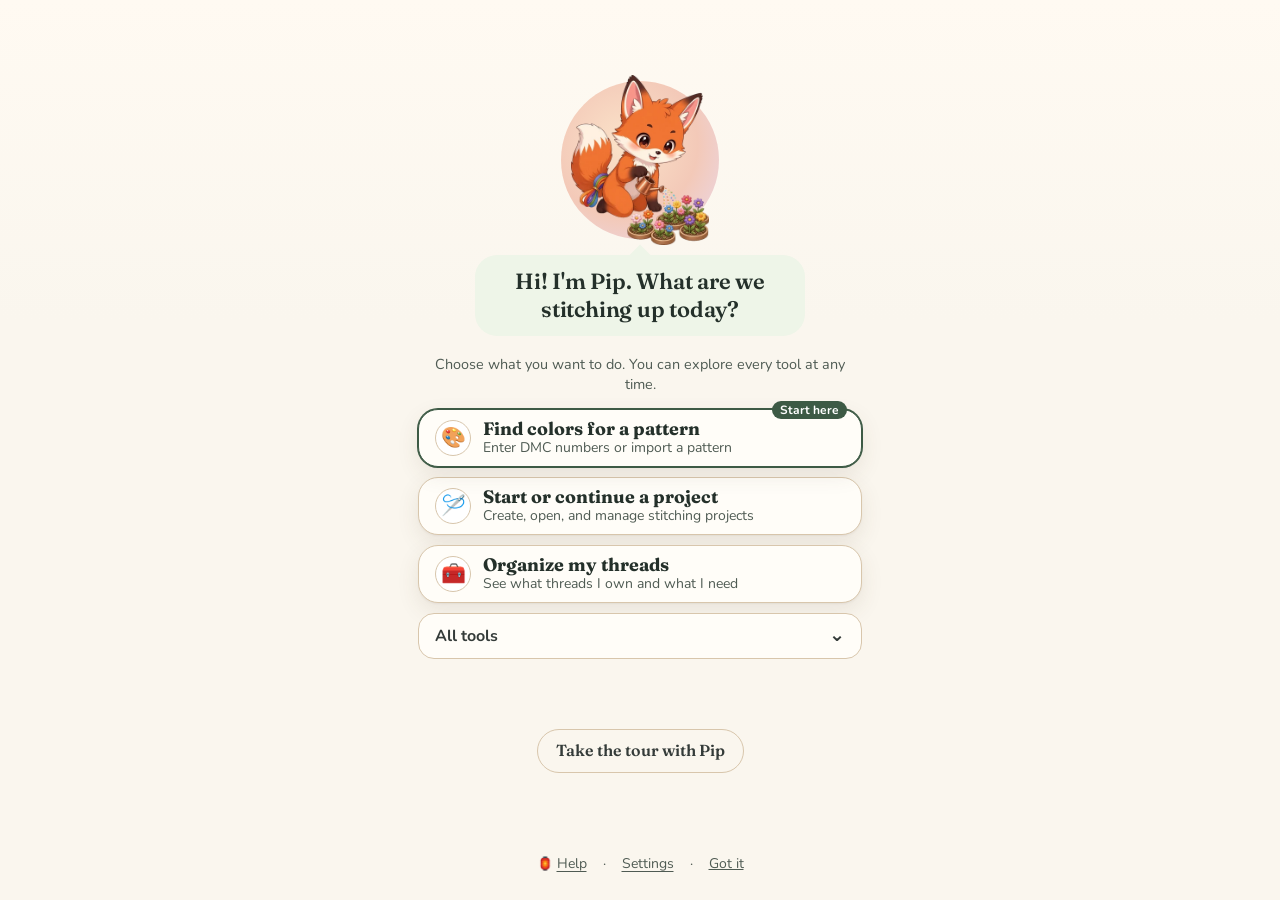
==== commit 97126733: "3.9 guided UX (Samira package): three primary landing choices, Continue latest unfinished project, M" ====
--- a/index.html
+++ b/index.html
@@ -322,7 +322,7 @@
 .pipstrip-in{animation:pipstripin .25s ease-out}@keyframes pipstripin{from{opacity:.3}to{opacity:1}}@media (prefers-reduced-motion:reduce){.pipstrip-in{animation:none}}
 </style><link rel="manifest" href="manifest.webmanifest"><meta name="theme-color" content="#f7f1e6"><script>(function(){var t="system";try{var k=["flossfox-dev.atelier.v1","flossfox.atelier.v1"];if(localStorage.getItem("flossfox-dev.v1")!=null)k=["flossfox-dev.atelier.v1"];else if(localStorage.getItem("flossfox.v1")!=null)k=["flossfox.atelier.v1"];for(var i=0;i<k.length;i++){var r=localStorage.getItem(k[i]);if(!r)continue;var d=JSON.parse(r);if(d&&(d.theme==="morning"||d.theme==="forest"||d.theme==="moon"||d.theme==="system")){t=d.theme;break}}}catch(e){}var s=t==="morning"?"light":(t==="forest"||t==="moon")?"dark":(window.matchMedia&&matchMedia("(prefers-color-scheme: dark)").matches)?"dark":"light";var h=document.documentElement;h.setAttribute("data-atelier-theme",t);h.setAttribute("data-atelier-scheme",s);var m=document.querySelector('meta[name="theme-color"]');if(m)m.content=t==="moon"?"#141a2e":s==="dark"?"#10201b":"#faf6ee";})();</script><link rel="apple-touch-icon" href="assets/icons/apple-touch-icon.png"><link rel="stylesheet" href="assets/nav.css"><link rel="stylesheet" href="pip-hybrid/pip-hybrid.css"><link rel="stylesheet" href="pip-hybrid/thread-locations.css"><link rel="stylesheet" href="pip-hybrid/pip-readiness.css"><link rel="stylesheet" href="pip-hybrid/thread-bulk.css"><link rel="stylesheet" href="pip-hybrid/pattern-ui.css"><style id="pflowcss">@media(max-width:360px){.hero .steps li{display:block}.hero .steps .num{display:none}.hero .steps li{text-align:center;padding:5px 4px}.steps li{font-size:.7rem;padding:3px 4px;gap:3px;line-height:1.1}.steps .num{width:18px;height:18px;flex-basis:18px}}.pflow{margin:var(--s3) 0}.pflow ol{list-style:none;display:flex;flex-wrap:wrap;gap:6px;margin:0;padding:0}.pflow li{flex:1 1 auto}@media(max-width:400px){.pflow ol{display:grid;grid-template-columns:1fr 1fr;gap:6px}.pfstep{padding:2px 6px;font-size:.85rem;line-height:1.15;text-align:left}}.pfstep{width:100%;min-height:44px;font-size:.9rem;padding:0 10px;border:1.5px solid #e6dccb;background:#fffaf2;color:#3b2f28;display:flex;align-items:center;gap:6px;justify-content:center}.pfstep[aria-current=step]{border-color:#5f7a5c;background:#5f7a5c;color:#fff}.pfstep.done:not([aria-current]){color:#3d5a3a}.pfn{display:inline-grid;place-items:center;width:1.4em;height:1.4em;border-radius:50%;border:1.5px solid currentColor;font-size:.8em}.pftip{margin:6px 2px 0}@media print{.pflow{display:none}}#projectsView:has(#projEdit:not([hidden])) #pipProjectReadiness{display:none}</style>
 <script src="analytics.js" defer></script>
-<link rel="stylesheet" href="pip-follow.css"><link rel="stylesheet" href="flow-pass.css"><link rel="stylesheet" href="theme-pair.css"><link rel="stylesheet" href="atelier/themes.css"><link rel="stylesheet" href="landing.css"><link rel="stylesheet" href="atelier/atelier.css"><script src="landing.js"></script>
+<link rel="stylesheet" href="pip-follow.css"><link rel="stylesheet" href="flow-pass.css"><link rel="stylesheet" href="theme-pair.css"><link rel="stylesheet" href="atelier/themes.css"><link rel="stylesheet" href="landing.css"><link rel="stylesheet" href="guided-ux.css"><link rel="stylesheet" href="atelier/atelier.css"><script src="landing.js"></script>
 <link rel="stylesheet" href="support/links.css"><script src="support/links.js" defer></script>
 <style id="ff-p3">
 .ffstore-bar{margin:.25rem 0 .5rem}
@@ -569,4 +569,4 @@
 <script src="pip-hybrid/pattern-core.js"></script>
 <script src="pip-hybrid/pattern-pdf.js"></script>
 <script src="pip-hybrid/pattern-check.js"></script><script src="pip-hybrid/pattern-chart.js"></script><script src="pip-hybrid/pattern-trust-ui.js"></script><script src="pip-hybrid/pattern-ui.js"></script><script src="flow-p3.js"></script><script src="flow-pass.js"></script><script src="tab-hint.js"></script><script src="atelier/atelier-copy.js"></script><script src="atelier/atelier-preferences-core.js"></script><script src="atelier/atelier-search-core.js"></script><script src="atelier/atelier-palette-core.js"></script>
-<script src="atelier/atelier-store-visit-core.js"></script><script src="atelier/atelier-seasonal-core.js"></script><script src="atelier/atelier-theme.js"></script><script src="atelier/atelier-seasonal-ui.js"></script><script src="atelier/atelier-compare-core.js"></script><script src="atelier/atelier-studio.js"></script><script src="atelier/atelier-pip.js"></script><script src="atelier/atelier-media-core.js"></script><script src="atelier/atelier-media.js"></script><script src="atelier/atelier-ui.js"></script><script>/* 1.6: deep links from the fabric page nav; keep jump links clear of the (possibly wrapped) sticky nav */(function(){const n=document.querySelector("nav.tabs");if(n&&window.ResizeObserver)new ResizeObserver(()=>document.documentElement.style.setProperty("--navh",n.offsetHeight+"px")).observe(n);const m={"#workbasket":"tabWorkbasket","#convert":"tabConvert","#projects":"tabProjects","#shop":"tabShop","#threads":"tabThreads","#help":"tabHelp","#settings":"tabSettings"}[location.hash];if(m)addEventListener("load",()=>{const b=document.getElementById(m);if(b)b.click()})})();</script><script>if("serviceWorker"in navigator&&/[?&]nosw\b/.test(location.search)){navigator.serviceWorker.getRegistrations().then(rs=>rs.forEach(r=>r.unregister())).catch(()=>{});if(self.caches)caches.keys().then(ks=>ks.forEach(k=>/^flossfox/.test(k)&&caches.delete(k))).catch(()=>{})}else if("serviceWorker"in navigator&&!/[?&]nosw\b/.test(location.search))addEventListener("load",()=>navigator.serviceWorker.register("sw.js").catch(()=>{}))</script></body></html>
+<script src="atelier/atelier-store-visit-core.js"></script><script src="atelier/atelier-seasonal-core.js"></script><script src="atelier/atelier-theme.js"></script><script src="atelier/atelier-seasonal-ui.js"></script><script src="atelier/atelier-compare-core.js"></script><script src="atelier/atelier-studio.js"></script><script src="atelier/atelier-pip.js"></script><script src="atelier/atelier-media-core.js"></script><script src="atelier/atelier-media.js"></script><script src="atelier/atelier-ui.js"></script><script src="guided-ux.js"></script><script>/* 1.6: deep links from the fabric page nav; keep jump links clear of the (possibly wrapped) sticky nav */(function(){const n=document.querySelector("nav.tabs");if(n&&window.ResizeObserver)new ResizeObserver(()=>document.documentElement.style.setProperty("--navh",n.offsetHeight+"px")).observe(n);const m={"#workbasket":"tabWorkbasket","#convert":"tabConvert","#projects":"tabProjects","#shop":"tabShop","#threads":"tabThreads","#help":"tabHelp","#settings":"tabSettings"}[location.hash];if(m)addEventListener("load",()=>{const b=document.getElementById(m);if(b)b.click()})})();</script><script>if("serviceWorker"in navigator&&/[?&]nosw\b/.test(location.search)){navigator.serviceWorker.getRegistrations().then(rs=>rs.forEach(r=>r.unregister())).catch(()=>{});if(self.caches)caches.keys().then(ks=>ks.forEach(k=>/^flossfox/.test(k)&&caches.delete(k))).catch(()=>{})}else if("serviceWorker"in navigator&&!/[?&]nosw\b/.test(location.search))addEventListener("load",()=>navigator.serviceWorker.register("sw.js").catch(()=>{}))</script></body></html>
--- a/guided-ux.css
+++ b/guided-ux.css
@@ -0,0 +1,52 @@
+/* Floss Fox 3.9 Guided Experience. No display changes without JS enhancement. */
+#ffLanding.ffux-landing .choices{gap:10px}
+#ffLanding .ffux-choice-hint{font-size:.9rem;line-height:1.4;color:var(--text-muted,var(--ink-2,#5b625a));margin:0 0 4px;text-align:center}
+#ffLanding .ffux-resume{box-sizing:border-box;display:flex;flex-direction:column;align-items:stretch;text-align:left;gap:3px;width:100%;min-height:58px;padding:12px 16px;background:var(--surface-2,var(--card,#fff));color:var(--text,var(--ink,#3b2f28));border:2px solid var(--brand-accent,var(--sage-ink,#46624a));border-radius:18px;cursor:pointer;overflow-wrap:anywhere}
+#ffLanding .ffux-resume-kicker{font-size:.8rem;font-weight:600;opacity:.85}
+#ffLanding .ffux-resume-name{font-size:1rem;line-height:1.35}
+#ffLanding .ffux-resume:focus-visible{outline:3px solid var(--brand-accent,var(--sage-ink,#46624a));outline-offset:3px}
+#ffLanding .ffux-landing-tools{width:100%;border:1.5px solid var(--chip-border,var(--line,#aaa));border-radius:16px;background:var(--surface,var(--card,#fff));color:var(--text,var(--ink,#333))}
+#ffLanding .ffux-landing-tools>summary{cursor:pointer;min-height:44px;display:flex;align-items:center;justify-content:space-between;gap:8px;padding:10px 16px;font-weight:700;list-style:none}
+#ffLanding .ffux-landing-tools>summary::-webkit-details-marker{display:none}
+#ffLanding .ffux-landing-tools>summary::after{content:'⌄';font-size:1.2rem;line-height:1}
+#ffLanding .ffux-landing-tools[open]>summary::after{content:'⌃'}
+#ffLanding .ffux-landing-tools>summary:focus-visible{outline:3px solid var(--brand-accent,var(--sage-ink,#46624a));outline-offset:3px;border-radius:14px}
+#ffLanding .ffux-landing-more{display:grid;gap:8px;padding:0 8px 8px}
+#ffLanding .ffux-landing-more .ch{box-shadow:none;min-height:52px;border-radius:12px}
+nav.tabs.ffux-tabs{align-items:center;overflow:visible;position:relative}
+nav.tabs .ffux-nav-more{position:relative;flex:0 0 auto;align-self:stretch;z-index:10}
+nav.tabs .ffux-nav-summary{box-sizing:border-box;display:flex;justify-content:center;align-items:center;min-height:44px;padding:0 12px;border:1.5px solid var(--line-2,var(--line,#bbb));border-radius:var(--pill,999px);background:var(--surface,var(--card,#fff));color:var(--text,var(--ink,#333));font-weight:700;cursor:pointer;list-style:none;white-space:nowrap}
+nav.tabs .ffux-nav-summary::-webkit-details-marker{display:none}
+nav.tabs .ffux-nav-summary::after{content:'⌄';padding-left:6px}
+nav.tabs .ffux-nav-more[open] .ffux-nav-summary::after{content:'⌃'}
+nav.tabs .ffux-nav-summary:focus-visible{outline:3px solid var(--focus,var(--sage-ink,#456));outline-offset:2px}
+nav.tabs .ffux-nav-list{box-sizing:border-box;position:absolute;z-index:15;right:0;top:calc(100% + 5px);min-width:min(230px,calc(100vw - 24px));padding:8px;background:var(--surface,var(--card,#fff));border:1.5px solid var(--line-2,var(--line,#bbb));border-radius:14px;box-shadow:0 12px 30px #0002;display:flex;flex-direction:column;gap:4px}
+nav.tabs .ffux-nav-list>button,nav.tabs .ffux-nav-list>a{box-sizing:border-box;display:flex;align-items:center;justify-content:flex-start;width:100%;min-height:44px;padding:8px 12px;border-radius:9px;white-space:normal;color:var(--text,var(--ink,#333));font:inherit;font-weight:650;text-decoration:none}
+nav.tabs .ffux-nav-list>button[aria-pressed=true]{background:var(--chip-bg,var(--surface-2,#e6ebe5));border-color:var(--brand-accent,var(--sage-ink,#456));color:var(--text,var(--ink,#333))}
+nav.tabs .ffux-nav-list .lg,nav.tabs .ffux-nav-list .sm{display:inline}
+nav.tabs .ffux-nav-list .sm{display:none}
+nav.tabs .ffux-nav-list>button:focus-visible,nav.tabs .ffux-nav-list>a:focus-visible{outline:3px solid var(--focus,var(--sage-ink,#456));outline-offset:1px}
+@media(max-width:720px){
+  nav.tabs.ffux-tabs{gap:4px;flex-wrap:nowrap;justify-content:flex-start;overflow:visible}
+  nav.tabs.ffux-tabs>button{flex:1 1 0;min-width:0;padding:0 5px;font-size:.78rem;line-height:1.1;white-space:normal}
+  nav.tabs.ffux-tabs .ffux-nav-summary{font-size:.8rem;padding:0 8px;white-space:normal;line-height:1.1;text-align:center}
+  nav.tabs.ffux-tabs .ffux-nav-list>button{flex:0 0 auto;font-size:.95rem;white-space:normal;text-align:left}
+  nav.tabs.ffux-tabs .ffux-nav-list>a{font-size:.95rem}
+}
+@media(max-width:410px){nav.tabs.ffux-tabs>button{font-size:.72rem;padding:0 3px}nav.tabs.ffux-tabs .ffux-nav-summary{font-size:.74rem;padding:0 4px}}
+@media(prefers-reduced-motion:reduce){#ffLanding .ffux-resume,nav.tabs.ffux-tabs *{transition:none!important;animation:none!important}}
+@media print{#ffLanding .ffux-landing-tools,nav.tabs .ffux-nav-more{display:none!important}}
+/* Explicit closed state: author display rules must not defeat native details hiding. */
+#ffLanding .ffux-landing-tools:not([open]) > .ffux-landing-more,
+nav.tabs .ffux-nav-more:not([open]) > .ffux-nav-list{display:none!important}
+/* 3.9 integration fix: flow-pass.css forces a horizontally scrolling tab strip with !important rules on narrow
+   screens. With More tools grouping, that strip would push More off-screen, so let the remaining tabs share the row. */
+@media(max-width:720px){
+  nav.tabs.ffux-tabs{overflow:visible!important;padding-left:4px!important;padding-right:4px!important;gap:4px!important}
+  nav.tabs.ffux-tabs::before,nav.tabs.ffux-tabs::after{display:none!important}
+  nav.tabs.ffux-tabs>button,nav.tabs.ffux-tabs>.ffux-nav-more{flex:1 1 0!important;min-width:0!important;padding:0 4px!important;white-space:normal!important;font-size:.76rem!important;line-height:1.15}
+  nav.tabs.ffux-tabs>.ffux-nav-more{padding:0!important}
+  nav.tabs.ffux-tabs .ffux-nav-summary{width:100%;height:100%}
+}
+/* The app's generic summary marker would add a second arrow next to these menus. */
+nav.tabs .ffux-nav-summary::before,#ffLanding .ffux-landing-tools>summary::before{content:none!important;display:none!important}
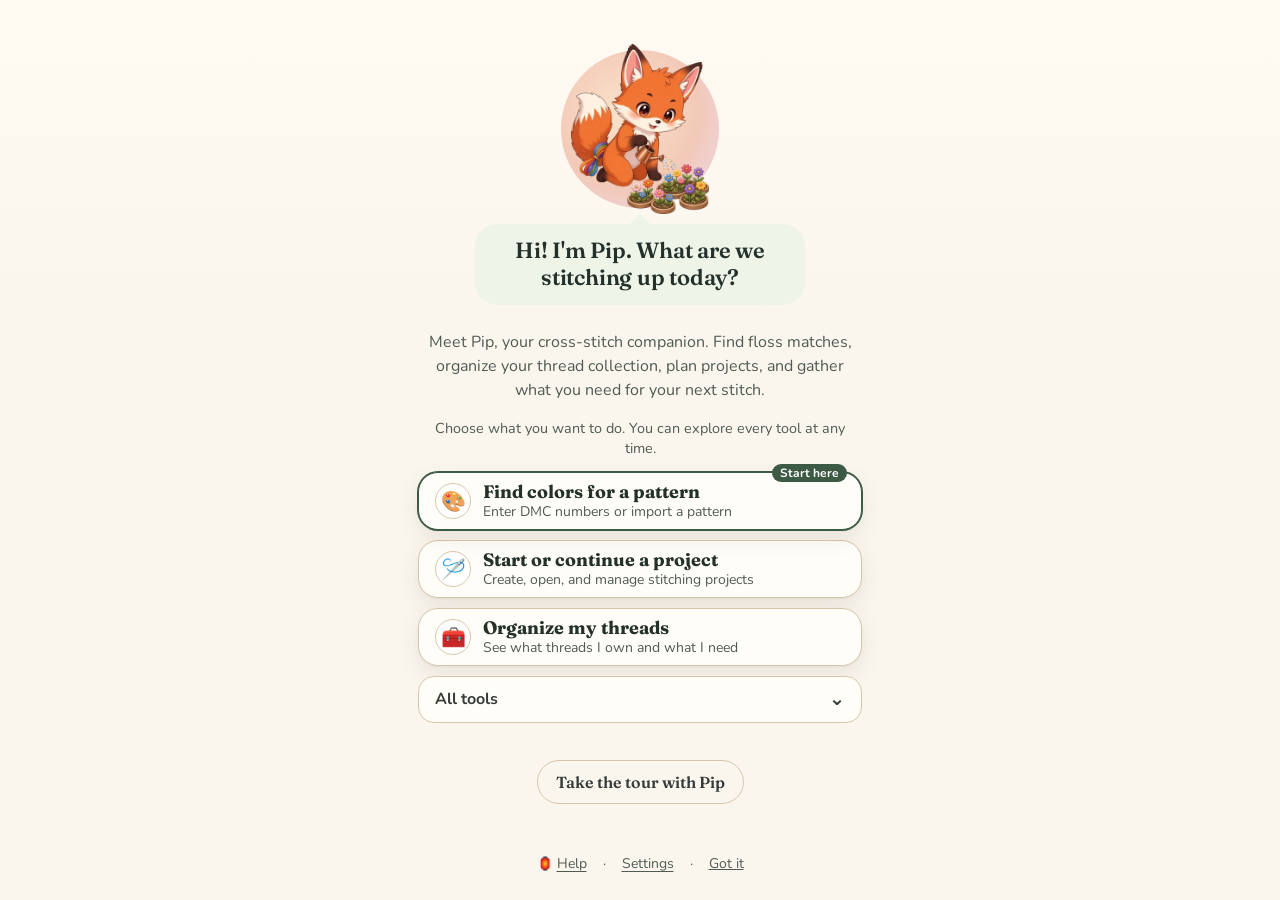
==== commit 89915f4d: "Integrate V5 audit workflows and sitewide SEO Publish the tested V5 source tree from local candidate" ====
--- a/index.html
+++ b/index.html
@@ -1,11 +1,17 @@
 <!DOCTYPE html>
 <html lang="en"><head><meta name="robots" content="noindex, nofollow"><meta charset="utf-8"><meta name="viewport" content="width=device-width,initial-scale=1">
-<title>Floss Fox</title>
-<meta name="description" content="Paste a DMC thread list, see Anchor and Sullivans matches, check what you already own, and get a printable shopping list. Free, no sign-up, works offline.">
+<title>Floss Fox | Cross-Stitch Organizer &amp; Floss Converter</title>
+<meta name="twitter:image" content="https://flossfox.com/og-image.png">
+<meta name="twitter:description" content="Meet Pip, your friendly cross-stitch companion. Organize threads, find DMC, Anchor and Sullivans floss matches, plan projects and make shopping lists.">
+<meta name="twitter:title" content="Floss Fox | Cross-Stitch Organizer &amp; Floss Converter">
+<meta property="og:image:alt" content="Floss Fox, your cross-stitch companion">
+<meta property="og:image" content="https://flossfox.com/og-image.png">
+<meta property="og:site_name" content="Floss Fox">
+<meta name="description" content="Meet Pip, your friendly cross-stitch companion. Organize threads, find DMC, Anchor and Sullivans floss matches, plan projects and make shopping lists.">
 <!-- DEV PREVIEW ONLY: proposed Pip face favicon; SVG stays as fallback -->
 <link rel="icon" href="assets/pip/pip-face-icon-32.png" type="image/png" sizes="32x32"><link rel="icon" href="assets/pip/pip-face-icon-64.png" type="image/png" sizes="64x64"><link rel="apple-touch-icon" href="assets/pip/pip-face-icon-256.png"><link rel="icon" href="favicon.svg" type="image/svg+xml"><link rel="stylesheet" href="skeins/ui.css"><link rel="stylesheet" href="backup-ui.css">
-<meta property="og:type" content="website"><meta property="og:title" content="Floss Fox: DMC to Anchor floss converter">
-<meta property="og:description" content="Paste a DMC list, get Anchor and Sullivans matches and a printable shopping list. Free.">
+<meta property="og:type" content="website"><meta property="og:title" content="Floss Fox | Cross-Stitch Organizer &amp; Floss Converter">
+<meta property="og:description" content="Meet Pip, your friendly cross-stitch companion. Organize threads, find DMC, Anchor and Sullivans floss matches, plan projects and make shopping lists.">
 <meta name="twitter:card" content="summary_large_image">
 
 <style>
@@ -337,8 +343,13 @@
 .ffkit-row>span:nth-child(2){flex:1 1 auto;min-width:0}.ffkit-acts{display:flex;flex-wrap:wrap;gap:.3rem;justify-content:flex-end}
 .ffkit-acts{flex:0 0 auto}.ffkit-acts button{min-height:40px;white-space:nowrap}.ffsm-code,.ffsm-q{white-space:nowrap}.ffsm-row button{flex:0 0 auto}
 </style>
+<link rel="stylesheet" href="smart-stash/style.css">
+<link rel="stylesheet" href="threadwood/style.css">
+<link rel="stylesheet" href="audit/ff-audit.css">
+<style id="ffSeoStyle">.ff-seo-intro{max-width:42rem;margin:.45rem auto 1rem;text-align:center;line-height:1.5;color:var(--mut,#645d51)}.ff-seo-guide-links{font-size:.9rem;line-height:1.7;overflow-wrap:anywhere}</style>
 </head><body><main id="ffLanding" class="land" tabindex="-1" aria-labelledby="ffLandSay"><div class="lpip"><div class="lhalo" aria-hidden="true"></div><picture><source data-atelier-darksrc media="(prefers-color-scheme: dark)" type="image/webp" srcset="assets/pip/pip-starlight-320.webp"><source data-atelier-darksrc media="(prefers-color-scheme: dark)" srcset="assets/pip/pip-starlight-320.png"><source type="image/webp" srcset="assets/pip/pip-gardener-320.webp"><img src="assets/pip/pip-gardener-320.png" width="170" height="170" alt="" decoding="async"></picture><script>!function(){var d=document.documentElement.getAttribute("data-atelier-scheme")==="dark";document.querySelectorAll("#ffLanding [data-atelier-darksrc]").forEach(function(s){s.media=d?"all":"not all"})}()</script></div>
 <h1 class="say" id="ffLandSay">Hi! I'm Pip. What are we stitching up today?</h1>
+<p id="ffSeoIntro" class="ff-seo-intro">Meet Pip, your cross-stitch companion. Find floss matches, organize your thread collection, plan projects, and gather what you need for your next stitch.</p>
 <nav class="choices" aria-label="Choose where to go">
 <a href="#convert" data-tab="tabConvert" class="ch"><span class="ic" aria-hidden="true">🎨</span><span><b>Find floss</b><small>Turn a DMC color list into Anchor and more</small></span></a>
 <a href="#threads" data-tab="tabThreads" class="ch"><span class="ic" aria-hidden="true">🧰</span><span><b>My threads</b><small>Open your keepsake box of threads</small></span></a>
@@ -380,7 +391,7 @@
 </section>
 <div id="status" class="sr" role="status" aria-live="polite"></div>
 <div id="results" class="card" hidden><h2>Colors we found</h2><p id="summary" class="summary"></p><div id="errs"></div><p class="hint" id="chartNote">Brand matches come from published conversion charts and may not match exactly. Compare real thread before you swap.</p><span id="chartTagDesc" hidden>From a published conversion chart. Not an exact match.</span><div id="tbl"></div>
-<div class="notes"><b>About the brands</b>
+<div class="notes" data-nosnippet><b>About the brands</b>
 <p><b>Sullivans</b> (cotton alternative): numbers from Sullivans' official DMC chart; 100% cotton and the DMC number is printed on the label. Stitchers say it holds up well, though a few shades differ.</p>
 <p><b>CXC</b> (budget brand): sold mainly as full sets. Reviewers say it uses DMC-style numbers, but Floss Fox has no verified per-color data or set contents, so we don't offer it color by color. Poly-cotton and a bit fluffier.</p>
 <p>Metallic and variegated threads aren't substituted automatically. Color swatches show the <i>DMC</i> color only.</p></div></div>
@@ -437,7 +448,8 @@
 <p><a href="about.html">About Floss Fox</a> · <a href="privacy.html">Privacy</a></p></div></div>
 <footer><p class="footlinks"><a href="index.html" class="ffstart">Start</a> · <a href="fabric.html">Fabric calculator</a> · <a href="about.html">About</a> · <a href="privacy.html">Privacy</a><span class="ffsettingslink"> · <a href="index.html#settings">Backup and settings</a></span> · No accounts, no cookies: your lists stay on this device.</p><details class="sources"><summary>Where the color data and prices come from</summary><p><b>Data:</b> DMC→Anchor pairings from the <a href="https://www.cyberstitchers.com/stitching_tools/floss_conversion_charts/dmc_to_anchor">Cyberstitchers DMC to Anchor chart</a> (downloaded 10 Oct 2026): <span id="cov"></span>. Cyberstitchers notes pairings "may not be an exact match", and its swatches are DMC colors, so Floss Fox shows DMC swatches only and no longer computes color-distance alternates. Sullivans numbers come from <a href="https://www.sullivansusa.net/wp-content/uploads/2021/09/Conversion-Chart-from-DMC.pdf">Sullivans USA's official DMC conversion chart</a>, cross-checked against <a href="https://www.cyberstitchers.com/stitching_tools/floss_conversion_charts/dmc_to_sullivans">Cyberstitchers</a> (all 454 overlapping codes agree): <span id="sullcov"></span>. Brand notes summarize stitcher reviews and tests (<a href="https://sirithre.com/cxc-floss-how-does-it-compare-to-dmc/">Sirithre</a>, <a href="https://lordlibidan.com/are-cheap-embroidery-threads-worth-it/">Lord Libidan</a>, <a href="https://www.thread-bare.com/blog/5-cross-stitch-floss-brands-compared">Thread Bare</a>, <a href="https://stitchmate.app/tools/sullivans-color-chart">Stitchmate</a>). Check real skeins or a shade card before buying. Unofficial; not affiliated with DMC, Anchor, Sullivans or CXC.</p>
 <p><b>Prices</b> (USD estimates, checked <span id="pdate"></span>): <span id="psrc"></span>. Sources: <a href="https://business.walmart.com/browse/arts-crafts/embroidery-floss/2809790_6337649_8167029">Walmart Business</a>, <a href="https://herrschners.com/dmc-6-strand-embroidery-floss/">Herrschners</a>, <a href="https://www.lovecrafts.com/en-us/p/dmc-6-strand-embroidery-floss?sku=10185707">LoveCrafts</a>, <a href="https://artpatt.com/blog/dmc-vs-anchor-floss-comparison">ArtPatt</a>, <a href="https://www.amazon.com/dp/B0036ZWESW">Amazon (Sullivans)</a>.</p>
-</details><p><span class="paw">🐾</span> Conversion data credit: <a href="https://www.cyberstitchers.com/">Cyberstitchers</a>. Thank you for maintaining these charts!</p><p class="artcredit" style="font-size:.8rem;color:#575d58">Pip art created with Grok Imagine.</p></footer>
+</details><p><span class="paw">🐾</span> Conversion data credit: <a href="https://www.cyberstitchers.com/">Cyberstitchers</a>. Thank you for maintaining these charts!</p><p class="artcredit" style="font-size:.8rem;color:#575d58">Pip art created with Grok Imagine.</p><p class="ff-seo-guide-links" id="ffSeoGuides"><a href="tools.html">Cross-stitch tools &amp; guides</a> · <a href="floss-conversion-guide.html">Floss conversion guide</a> · <a href="thread-inventory-guide.html">Thread inventory tips</a> · <a href="cross-stitch-project-planning.html">Project planning</a></p>
+</footer>
 </div>
 <script src="shop/merchants.js"></script><script src="shop/merchants.mock.js"></script><!-- DEV PREVIEW ONLY: synthetic .example merchants --><script src="shop/skein-preview-catalog.js"></script><script src="shop/skein-preview-ui.js"></script><script src="shop/offers.js"></script><script src="shop/ui.js"></script><script src="parse.js"></script>
 <script>
@@ -455,7 +467,7 @@
 const WHITE_DISPUTE="Source conflict: the Cyberstitchers DMC→Anchor chart lists WHITE as Anchor Ecru/2 and B5200 as Ecru, while its Anchor→DMC chart pairs Anchor 1 with WHITE and B5200. Check a real shade card and choose.";
 const BRAND={anchor:"Anchor",sullivans:"Sullivans",dmc:"DMC"};
 const $=id=>document.getElementById(id);
-document.title=APP_NAME;$('appname').innerHTML=APP_NAME.replace(/(\S+)$/,'<span>$1</span>');$('shoptitle').textContent=APP_NAME;;
+/* Preserve the descriptive page title set in <head>. */$('appname').innerHTML=APP_NAME.replace(/(\S+)$/,'<span>$1</span>');$('shoptitle').textContent=APP_NAME;;
 /* ci005-82: BLANC is its own DMC color (Myke). WHITE is shown as WHITE, BLANC as BLANC; neither is relabelled as the other. */const lab=c=>c;const disp=(d,t)=>d==='dmc'?lab(t):t;
 const asmTxt=(q,a)=>q===null||!a?'':(a>=q?' (assumed)':` (${a} assumed)`);const asmOf=it=>it.assumed!==undefined?it.assumed:(it.stated===false&&it.qty!==null?it.qty:0);
 const qtxt=it=>it.qty===null?'? (amount unknown)':it.qty+asmTxt(it.qty,asmOf(it));const qn=q=>q===null?'?':q;
@@ -552,7 +564,7 @@
 <script>/* Flow phase 3: guessed (assumed) amounts are marked. Placeholders for Pixel. */
 window.FF_EST={badge:'<span class="ffest" data-est="1"><span aria-hidden="true">\u2248 </span>Estimated<span class="sr"> amount</span></span>',
  sum:n=>n===1?'1 amount is an estimate. Check your pattern before you buy.':n+' amounts are estimates. Check your pattern before you buy.',
- line:(n,id)=>n?'<p class="ffestsum" id="'+id+'"><span aria-hidden="true">\u2248 </span>'+(n===1?'1 amount is an estimate. Check your pattern before you buy.':n+' amounts are estimates. Check your pattern before you buy.')+'</p>':''};</script><script src="flow-strings.js"></script><script src="skeins/calc.js"></script><script src="skeins/ui.js"></script><script src="confirm.js"></script><script src="allocations.js"></script><script src="backup-allocation-merge.js"></script><script src="store-mode-core.js"></script><script src="kit-preview-core.js"></script><script src="backup-core.js"></script><script src="restore-verify.js"></script><script src="pip-hybrid/pattern-trust.js"></script><script src="projects.js"></script><script src="threads.js"></script><script src="backup-ui.js"></script><script src="snapshots.js"></script><script src="journal.js"></script><script src="recent-changes.js"></script><script src="review.js"></script><script src="ftux-draft-core.js"></script><script src="ftux-draft-ui.js"></script>
+ line:(n,id)=>n?'<p class="ffestsum" id="'+id+'"><span aria-hidden="true">\u2248 </span>'+(n===1?'1 amount is an estimate. Check your pattern before you buy.':n+' amounts are estimates. Check your pattern before you buy.')+'</p>':''};</script><script src="flow-strings.js"></script><script src="skeins/calc.js"></script><script src="skeins/ui.js"></script><script src="confirm.js"></script><script src="allocations.js"></script><script src="backup-allocation-merge.js"></script><script src="store-mode-core.js"></script><script src="kit-preview-core.js"></script><script src="backup-core.js"></script><script src="restore-verify.js"></script><script src="pip-hybrid/pattern-trust.js"></script><script src="projects.js"></script><script src="threads.js"></script><script src="backup-ui.js"></script><script src="audit/ff-audit-core.js"></script><script src="audit/ff-stitch-sessions.js"></script><script src="snapshots.js"></script><script src="journal.js"></script><script src="recent-changes.js"></script><script src="review.js"></script><script src="ftux-draft-core.js"></script><script src="ftux-draft-ui.js"></script>
 <script src="pip-hybrid/thread-locations.js"></script>
 <script src="pip-hybrid/thread-bulk-core.js"></script>
 <script src="pip-hybrid/thread-bulk-ui.js"></script>
@@ -569,4 +581,23 @@
 <script src="pip-hybrid/pattern-core.js"></script>
 <script src="pip-hybrid/pattern-pdf.js"></script>
 <script src="pip-hybrid/pattern-check.js"></script><script src="pip-hybrid/pattern-chart.js"></script><script src="pip-hybrid/pattern-trust-ui.js"></script><script src="pip-hybrid/pattern-ui.js"></script><script src="flow-p3.js"></script><script src="flow-pass.js"></script><script src="tab-hint.js"></script><script src="atelier/atelier-copy.js"></script><script src="atelier/atelier-preferences-core.js"></script><script src="atelier/atelier-search-core.js"></script><script src="atelier/atelier-palette-core.js"></script>
-<script src="atelier/atelier-store-visit-core.js"></script><script src="atelier/atelier-seasonal-core.js"></script><script src="atelier/atelier-theme.js"></script><script src="atelier/atelier-seasonal-ui.js"></script><script src="atelier/atelier-compare-core.js"></script><script src="atelier/atelier-studio.js"></script><script src="atelier/atelier-pip.js"></script><script src="atelier/atelier-media-core.js"></script><script src="atelier/atelier-media.js"></script><script src="atelier/atelier-ui.js"></script><script src="guided-ux.js"></script><script>/* 1.6: deep links from the fabric page nav; keep jump links clear of the (possibly wrapped) sticky nav */(function(){const n=document.querySelector("nav.tabs");if(n&&window.ResizeObserver)new ResizeObserver(()=>document.documentElement.style.setProperty("--navh",n.offsetHeight+"px")).observe(n);const m={"#workbasket":"tabWorkbasket","#convert":"tabConvert","#projects":"tabProjects","#shop":"tabShop","#threads":"tabThreads","#help":"tabHelp","#settings":"tabSettings"}[location.hash];if(m)addEventListener("load",()=>{const b=document.getElementById(m);if(b)b.click()})})();</script><script>if("serviceWorker"in navigator&&/[?&]nosw\b/.test(location.search)){navigator.serviceWorker.getRegistrations().then(rs=>rs.forEach(r=>r.unregister())).catch(()=>{});if(self.caches)caches.keys().then(ks=>ks.forEach(k=>/^flossfox/.test(k)&&caches.delete(k))).catch(()=>{})}else if("serviceWorker"in navigator&&!/[?&]nosw\b/.test(location.search))addEventListener("load",()=>navigator.serviceWorker.register("sw.js").catch(()=>{}))</script></body></html>
+<script src="atelier/atelier-store-visit-core.js"></script><script src="atelier/atelier-seasonal-core.js"></script><script src="atelier/atelier-theme.js"></script><script src="atelier/atelier-seasonal-ui.js"></script><script src="atelier/atelier-compare-core.js"></script><script src="atelier/atelier-studio.js"></script><script src="atelier/atelier-pip.js"></script><script src="atelier/atelier-media-core.js"></script><script src="atelier/atelier-media.js"></script><script src="atelier/atelier-ui.js"></script>
+<script src="dev-build-config.js"></script>
+<script src="smart-stash/vendor/jszip.min.js"></script>
+<script src="smart-stash/core.js"></script>
+<script src="smart-stash/xlsx.js"></script>
+<script src="smart-stash/transaction.js"></script>
+<script src="smart-stash/recognition.js"></script>
+<script src="smart-stash/barcode-registry.js"></script>
+<script src="smart-stash/ean-reader.js"></script>
+<script src="smart-stash/photo-engine.js"></script>
+<script src="smart-stash/premium-bridge.js"></script>
+<script src="smart-stash/scanner.js"></script>
+<script src="smart-stash/inventory-tools.js"></script>
+<script src="smart-stash/ui.js"></script>
+<script src="smart-stash/inventory-ui.js"></script>
+<script src="threadwood/core.js"></script>
+<script src="threadwood/store.js"></script>
+<script src="threadwood/content.js"></script>
+<script src="threadwood/ui.js"></script>
+<script src="guided-ux.js"></script><script src="audit/ff-audit-ui.js"></script><script src="audit/ff-audit-feedback.js"></script><script>/* 1.6: deep links from the fabric page nav; keep jump links clear of the (possibly wrapped) sticky nav */(function(){const n=document.querySelector("nav.tabs");if(n&&window.ResizeObserver)new ResizeObserver(()=>document.documentElement.style.setProperty("--navh",n.offsetHeight+"px")).observe(n);const m={"#workbasket":"tabWorkbasket","#convert":"tabConvert","#projects":"tabProjects","#shop":"tabShop","#threads":"tabThreads","#help":"tabHelp","#settings":"tabSettings"}[location.hash];if(m)addEventListener("load",()=>{const b=document.getElementById(m);if(b)b.click()})})();</script><script>if("serviceWorker"in navigator&&/[?&]nosw\b/.test(location.search)){navigator.serviceWorker.getRegistrations().then(rs=>rs.forEach(r=>r.unregister())).catch(()=>{});if(self.caches)caches.keys().then(ks=>ks.forEach(k=>/^flossfox/.test(k)&&caches.delete(k))).catch(()=>{})}else if("serviceWorker"in navigator&&!/[?&]nosw\b/.test(location.search))addEventListener("load",()=>navigator.serviceWorker.register("sw.js").catch(()=>{}))</script></body></html>
--- a/flow-pass.css
+++ b/flow-pass.css
@@ -101,3 +101,8 @@
 /* ci005-78 (Pixel compact-2): Edit chip keeps its slim look but gets a 44px hit area; one Pip hides the skein panel art, so drop its empty frame */
 .th .thedit{position:relative;white-space:nowrap}.th .thedit::after{content:'';position:absolute;left:-6px;right:-6px;top:50%;height:44px;transform:translateY(-50%)}
 body.pipone .skein-summary-mark{display:none}
+/* ci005-105: long user text (e.g. a project named after a PDF file with no spaces) wraps instead of widening the page.
+   break-word only breaks a word that would overflow its line; "anywhere" is used where the name sits in a flex/grid row
+   so the row can shrink. Presentation only: names are never changed. */
+.wrap,#ffLanding,.card{overflow-wrap:break-word}
+#pTitle,.pname,#projList li>span,#ffuxResume,#ffLanding .ffux-resume-name,.ffa-wb h3,.ffa-active,.ffa-note p,.ffsm-store,.ffsm-txt,#shopPickRow,#shopPickRow *,.pcmp summary,#pCmp b,.ffa-side,.tour-card,.pipbub{overflow-wrap:anywhere;min-width:0}
--- a/guided-ux.css
+++ b/guided-ux.css
@@ -50,3 +50,13 @@
 }
 /* The app's generic summary marker would add a second arrow next to these menus. */
 nav.tabs .ffux-nav-summary::before,#ffLanding .ffux-landing-tools>summary::before{content:none!important;display:none!important}
+/* ci005-105: at 360px with Workbasket shown, "More: Shopping" was a few px too wide and nudged the page sideways. */
+@media(max-width:410px){
+  nav.tabs.ffux-tabs>button,nav.tabs.ffux-tabs .ffux-nav-summary{font-size:.7rem!important;overflow-wrap:anywhere}
+  nav.tabs.ffux-tabs .ffux-nav-summary{padding:0 2px!important;font-size:.64rem!important}
+  nav.tabs.ffux-tabs .ffux-nav-summary::after{content:none!important}
+  nav.tabs.ffux-tabs{overflow-x:clip!important}
+}
+/* 3.9 V4: optional Pip's Den link for returning visitors, quieter than Continue */
+#ffLanding .ffux-den-link{box-sizing:border-box;display:block;width:100%;min-height:44px;padding:8px 12px;background:transparent;border:0;color:var(--brand-accent,var(--sage-ink,#46624a));text-decoration:underline;text-underline-offset:3px;font:inherit;cursor:pointer;overflow-wrap:anywhere;text-align:center}
+#ffLanding .ffux-den-link:focus-visible{outline:3px solid var(--focus,#2f6fb5);outline-offset:2px}
--- a/smart-stash/style.css
+++ b/smart-stash/style.css
@@ -0,0 +1,41 @@
+/* Smart Stash — follows FlossFox surface tokens; mobile-first and keyboard-accessible. */
+.ffss{border:1.5px solid var(--line,#d9d3c8);background:var(--surface-2,#f9f5ec);border-radius:16px;padding:clamp(12px,3vw,20px);margin:0 0 16px;color:var(--ink,#2e342e)}
+.ffss h3{font-size:1.18rem;line-height:1.35;margin:3px 0 6px}.ffss h4{font-size:1.03rem;margin:0 0 9px}
+.ffss .ffss-kicker{font-size:.76rem;font-weight:800;letter-spacing:.08em;margin:0;color:var(--ink-2,#555)}
+.ffss-intro,.ffss-hint{color:var(--ink-2,#555);font-size:.9rem;line-height:1.45;margin:6px 0 12px}
+.ffss-choices{display:grid;grid-template-columns:repeat(2,minmax(0,1fr));gap:8px;margin:12px 0}
+.ffss-choice{display:flex;flex-direction:column;gap:5px;text-align:left;background:var(--surface,#fff);color:var(--ink,#333);border:1.5px solid var(--line,#ddd);border-radius:12px;min-height:78px;min-width:0;padding:12px;cursor:pointer;white-space:normal}
+.ffss-choice b{font-size:.96rem;line-height:1.3}.ffss-choice small{font-size:.78rem;color:var(--ink-2,#555);line-height:1.35}
+.ffss-choice.ffss-premium{border-style:dashed;background:var(--surface,#fff)}
+.ffss button:focus-visible,.ffss input:focus-visible,.ffss textarea:focus-visible,.ffss select:focus-visible{outline:3px solid #b77f52;outline-offset:2px}
+.ffss-panel{border-top:1px solid var(--line,#ddd);padding-top:15px;margin-top:9px}
+.ffss-panel[hidden]{display:none!important}.ffss-panel>label,.ffss-map label{display:flex;flex-direction:column;gap:6px;font-weight:650;margin:10px 0}
+.ffss-panel textarea,.ffss-panel input[type=search],.ffss-panel input[type=file],.ffss-panel select{width:100%;box-sizing:border-box;max-width:100%;min-height:44px;padding:9px;border:1px solid var(--line,#aaa);border-radius:9px;background:var(--surface,#fff);color:var(--ink,#333);font:inherit}
+.ffss-panel textarea{resize:vertical;min-height:92px}
+.ffss-actions{display:flex;flex-wrap:wrap;gap:8px;margin:12px 0}.ffss-actions button{min-height:44px;white-space:normal}
+.ffss-mode{border:1px solid var(--line,#ddd);border-radius:12px;margin:12px 0;padding:10px}.ffss-mode legend{font-weight:700;padding:0 4px}
+.ffss-mode label,.ffss-panel>label:has([type=checkbox]),.ffss-confirm label{display:flex;flex-direction:row;gap:8px;align-items:center;min-height:42px;font-size:.9rem;font-weight:450}
+.ffss input[type=checkbox],.ffss input[type=radio]{width:20px;height:20px;flex:none;accent-color:var(--sage-ink,#487154)}
+.ffss-catalog{display:grid;grid-template-columns:repeat(2,minmax(0,1fr));gap:6px;max-height:390px;overflow:auto;overscroll-behavior:contain;margin:12px 0}
+.ffss-color{display:flex;flex-wrap:wrap;align-items:center;gap:5px;border-radius:9px;padding:8px;min-height:44px;border:1px solid var(--line,#bbb);background:var(--surface,#fff);color:var(--ink,#333);text-align:left;min-width:0;white-space:normal}
+.ffss-color.is-selected{border:2px solid var(--ok-ink,#307141);background:var(--surface-2,#eef6ee)}
+.ffss-color b{font-size:.87rem}.ffss-color small{flex:1 0 100%;font-size:.76rem;color:var(--ink-2,#555);overflow-wrap:anywhere}
+.ffss-swatch{width:20px;height:20px;flex:none;border-radius:5px;border:1px solid rgba(40,40,40,.25);background:#ddd}
+.ffss-selected{font-weight:700;font-size:.9rem;margin:8px 0}.ffss-tablewrap{max-width:100%;overflow-x:auto;overflow-y:auto;max-height:380px;border:1px solid var(--line,#ddd);border-radius:9px}
+.ffss-table{width:100%;border-collapse:collapse;font-size:.85rem}.ffss-table th,.ffss-table td{padding:8px;border-bottom:1px solid var(--line,#eee);vertical-align:middle;text-align:left;white-space:normal;overflow-wrap:anywhere}
+.ffss-table thead{position:sticky;top:0;background:var(--surface,#fff)}.ffss-table input[type=number]{width:5.5em;min-height:44px;font:inherit;border:1px solid var(--line,#aaa);border-radius:6px;background:var(--surface,#fff);color:var(--ink,#333)}
+.ffss-issues{border:1px solid #ab7144;border-radius:9px;padding:10px;margin:10px 0}.ffss-issues summary{cursor:pointer;font-weight:700;min-height:44px}.ffss-issues li{margin:6px 0;font-size:.86rem}
+.ffss-status{font-size:.88rem;margin:7px 0 0;min-height:1.2em;color:var(--ink-2,#555)}
+@media(max-width:360px){.ffss-choices{grid-template-columns:1fr}.ffss-catalog{grid-template-columns:1fr}.ffss-table{font-size:.78rem}}
+@media(prefers-reduced-motion:reduce){.ffss *{scroll-behavior:auto!important}}
+.ffss-video{width:100%;max-height:300px;object-fit:contain;background:#151b19;border-radius:12px;margin:9px 0}
+.ffss-scans{max-height:145px;overflow:auto;padding-left:22px;margin:10px 0}
+.ffss input[type=text]{width:100%;box-sizing:border-box;min-height:44px;padding:9px;border:1px solid var(--line,#aaa);border-radius:9px;background:var(--surface,#fff);color:var(--ink,#333);font:inherit}
+/* Smart Stash 2: release-wide inventory audit and export */
+.ffss-tools{margin:1rem 0;border:1px solid var(--line,#cfc8bd);border-radius:12px;padding:.7rem 1rem;background:var(--surface,#fff)}
+.ffss-tools summary{cursor:pointer;font-weight:650;min-height:44px;display:flex;align-items:center}
+.ffss-audit{display:grid;grid-template-columns:repeat(auto-fit,minmax(130px,1fr));gap:.65rem;margin:.65rem 0}
+.ffss-audit>div{border:1px solid var(--line,#ddd);border-radius:9px;padding:.55rem;display:flex;flex-direction:column;gap:.15rem;background:var(--surface-2,#f7f4ef)}
+.ffss-audit b{font-size:1.2rem}.ffss-audit span{font-size:.85rem}
+
+.ffss-scan-hint{display:block;margin-top:3px;font-size:.76rem;color:var(--ink-2,#555);overflow-wrap:anywhere}
--- a/threadwood/style.css
+++ b/threadwood/style.css
@@ -0,0 +1,54 @@
+/* The Threadwood: quiet, mobile-first, no custom artwork replacing Pip. */
+.tw-nav{min-height:44px;white-space:normal;line-height:1.15;border-radius:12px;padding:.3rem .65rem;border:1px solid var(--line,#d9d0c2);background:var(--surface,#fffaf3);color:var(--ink,#303831);font:inherit;font-weight:700;cursor:pointer}
+.tw-nav[aria-current=page]{border-color:var(--sage-ink,#547458);box-shadow:inset 0 0 0 1px var(--sage-ink,#547458)}
+.threadwood{max-width:1100px;margin:auto;color:var(--ink,#303831);padding:12px 0 36px;display:grid;gap:16px}
+.threadwood[hidden]{display:none!important}
+.threadwood :where(button,select,textarea,input){font:inherit;max-width:100%;min-width:0}
+.threadwood button{min-height:44px}
+.threadwood :where(button,summary,input,textarea,select):focus-visible{outline:3px solid #ba884d;outline-offset:3px}
+.tw-hero{display:grid;grid-template-columns:minmax(0,1fr) auto;gap:16px;align-items:center;padding:clamp(16px,3vw,32px);background:var(--surface-2,#f2eee4);border:1px solid var(--line,#dad3c4);border-radius:20px}
+.tw-hero h1{font-family:Georgia,serif;letter-spacing:-.025em;font-size:clamp(1.6rem,4vw,2.5rem);line-height:1.13;margin:.2rem 0 .7rem;overflow-wrap:anywhere}
+.tw-eyebrow{font-size:.76rem;letter-spacing:.1em;text-transform:uppercase;font-weight:800;color:var(--sage-ink,#486e53);margin:0 0 .4rem}
+.tw-lead{font-size:clamp(.95rem,2vw,1.12rem);line-height:1.5;margin:.1rem 0 1rem;max-width:38rem}
+.tw-pip img{display:block;width:clamp(76px,14vw,150px);height:auto;object-fit:contain}
+.tw-actions,.tw-choices{display:flex;flex-wrap:wrap;gap:8px;align-items:center;margin:.5rem 0}
+.tw-shortcuts{display:grid;grid-template-columns:repeat(4,minmax(0,1fr));gap:9px}
+.tw-tile{border:1px solid var(--line,#c9c8b9);background:var(--surface,#fff);color:var(--ink,#222);border-radius:13px;padding:12px 6px;cursor:pointer;font-weight:700}
+.tw-tile:hover,.tw-nav:hover{box-shadow:0 2px 8px rgba(20,45,20,.12)}
+.tw-panel{background:var(--surface,#fff);border:1px solid var(--line,#dad3c4);border-radius:15px;min-width:0;overflow:hidden}
+.tw-panel>summary{cursor:pointer;font-size:1.1rem;font-weight:750;line-height:1.35;padding:14px 18px;min-height:50px;display:list-item;list-style-position:inside}
+.tw-panel>summary:hover{background:var(--surface-2,#f6f1e7)}
+.tw-panel[open]>summary{border-bottom:1px solid var(--line,#dad3c4)}
+.tw-inside{padding:14px 18px;display:grid;gap:11px}
+.tw-muted,.tw-fine{color:var(--ink-2,#515b53);line-height:1.45;margin:.15rem 0}
+.tw-fine{font-size:.83rem}
+.tw-speech{background:var(--surface-2,#f1f5ec);border-left:4px solid var(--sage-ink,#517451);border-radius:8px;padding:14px;line-height:1.5;margin:0}
+.tw-choices button{font-size:.92rem}
+.tw-treasure{border-radius:12px;border:1px solid var(--line,#d7d8ca);background:var(--surface-2,#f3f3eb);padding:15px}
+.tw-treasure h3{margin:.2rem 0 .5rem;font-family:Georgia,serif;font-size:1.2rem}
+.tw-treasure p:last-child{margin:0;line-height:1.6}
+.tw-saved-tips,.tw-small-list,.tw-memories{list-style:none;padding:0;margin:0;display:grid;gap:12px}
+.tw-saved-tips li{padding:8px 0;border-bottom:1px solid var(--line,#e2e1d8);line-height:1.5}
+.tw-small-list li{display:flex;gap:8px;justify-content:space-between;align-items:center;border-bottom:1px solid var(--line,#ddd);padding:5px 0}
+.tw-small-list button{flex-shrink:0}
+.tw-field{display:flex;flex-direction:column;gap:5px;font-size:.92rem;font-weight:650;max-width:100%}
+.tw-field :where(select,textarea,input[type=file]){display:block;width:100%;box-sizing:border-box;min-height:44px;padding:9px;border-radius:8px;border:1px solid var(--line,#bfbfb0);background:var(--surface,#fff);color:var(--ink,#222)}
+.tw-field textarea{line-height:1.5;min-height:85px;resize:vertical}
+.tw-timer{font-variant-numeric:tabular-nums;font-size:clamp(1.5rem,4vw,2rem);font-weight:700;margin:5px 0;color:var(--ink,#334)}
+.tw-preview{max-width:min(100%,270px);max-height:200px;object-fit:contain;border-radius:9px;border:1px solid var(--line,#ddd)}
+.tw-preview[hidden]{display:none}
+.tw-memory{display:grid;grid-template-columns:minmax(0,130px) minmax(0,1fr);gap:12px;padding:12px;border:1px solid var(--line,#d2d3c4);border-radius:12px;align-items:start}
+.tw-memory:not(:has(.tw-memory-photo)){grid-template-columns:minmax(0,1fr)}
+.tw-memory-photo{width:130px;height:130px;max-width:100%;object-fit:cover;border-radius:8px}
+.tw-memory-text{min-width:0;overflow-wrap:anywhere}
+.tw-memory-text p{margin:.2rem 0 .5rem;line-height:1.5}
+.tw-memory-text textarea{width:100%;box-sizing:border-box;min-height:90px}
+.tw-backup{border-top:1px solid var(--line,#ddd);padding-top:14px}
+.tw-status{min-height:1.4em;font-weight:650;color:var(--ink,#333);margin:0}
+.tw-undo{justify-self:start}
+@media(max-width:600px){.tw-shortcuts{grid-template-columns:repeat(2,minmax(0,1fr))}.tw-hero{gap:6px;padding:15px}.tw-pip img{width:78px}.tw-memory{grid-template-columns:90px minmax(0,1fr)}.tw-memory-photo{width:90px;height:90px}.tw-inside{padding:12px}.tw-hero h1{font-size:1.6rem}}
+@media(max-width:340px){.tw-hero{grid-template-columns:1fr}.tw-pip{grid-row:1;justify-self:end}.tw-pip img{width:56px}.tw-shortcuts{gap:5px}.tw-tile{font-size:.87rem}.tw-panel>summary{font-size:1rem}}
+@media(prefers-reduced-motion:reduce){.threadwood *{transition:none!important;animation:none!important;scroll-behavior:auto!important}}
+@media print{.tw-nav,.threadwood .tw-actions,.threadwood button{display:none!important}}
+/* 3.9 dev integration: inside Pip's Den, Pip is already on the page (hero + Talk with Pip), so the floating companion steps aside instead of covering the hero. */
+html:has(#threadwoodView:not([hidden])) #pip.pipc{display:none!important}
--- a/audit/ff-audit.css
+++ b/audit/ff-audit.css
@@ -0,0 +1,50 @@
+/* FlossFox audit sprint — additive, mobile-first, unobtrusive. */
+.ffau-import{margin:.75rem 0;padding:.75rem;background:var(--psurface,#fff);border:1px solid #b6a78a;border-radius:12px}
+.ffau-import .hint{margin:.35rem 0 0}
+.ffau-big{min-height:48px;white-space:normal;line-height:1.3}
+.ffau-trip,.ffau-sessions,.ffau-color,.ffau-color-pref{margin:1rem 0;padding:1rem;border:1px solid #b8a995;border-radius:14px;background:var(--psurface,#fff);color:var(--text,#252525)}
+.ffau-trip h2,.ffau-sessions h3{margin-top:0}
+.ffau-actions{display:flex;gap:.6rem;flex-wrap:wrap;margin:.85rem 0}
+.ffau-field{display:flex;flex-direction:column;gap:.3rem;margin:.5rem 0;font-weight:650}
+.ffau-field input:not([type=checkbox]),.ffau-field textarea{font:inherit;max-width:100%;width:100%;box-sizing:border-box;min-height:44px;padding:.6rem;border:1px solid #8e877d;border-radius:9px;background:var(--psurface,#fff);color:var(--text,#252525)}
+.ffau-field:has(input[type=checkbox]){flex-direction:row;align-items:center;gap:.6rem;min-height:44px}
+.ffau-stats{display:flex;flex-wrap:wrap;gap:.65rem;margin:.9rem 0}
+.ffau-stat{flex:1 1 110px;display:flex;flex-direction:column;gap:.2rem;border:1px solid #d0c7b8;border-radius:10px;padding:.65rem}
+.ffau-stat strong{font-size:1.25rem}
+.ffau-stat small{font-size:.78rem}
+.ffau-sessions form{max-width:550px}
+.ffau-sessions details{margin:.6rem 0}
+.ffau-sessions form button{margin-top:.7rem}
+#ffauRecent ul{list-style:none;padding:0}
+#ffauRecent li{display:flex;align-items:center;justify-content:space-between;gap:.7rem;flex-wrap:wrap;padding:.55rem 0;border-bottom:1px solid #ddd4c7}
+.ffau-chart{display:flex;align-items:end;gap:.4rem;min-height:96px;max-width:330px;padding:.5rem 0}
+.ffau-bar-col{flex:1;display:flex;flex-direction:column;gap:4px;align-items:center;justify-content:end}
+.ffau-bar{width:100%;max-width:32px;background:#8fa87d;border-radius:5px 5px 2px 2px}
+.ffau-bar-col small{font-size:.76rem}
+.ffau-trip fieldset{border:1px solid #d2c6b3;border-radius:9px}
+.ffau-trip fieldset label{display:flex;align-items:center;min-height:45px;gap:.6rem}
+.ffau-trip input[type=checkbox]{min-width:22px;min-height:22px;accent-color:#446c50}
+.ffau-trip-list{list-style:none;margin:.5rem 0;padding:0}
+.ffau-trip-list li{margin:.25rem 0}
+.ffau-trip-row{min-height:56px;display:flex;gap:.85rem;align-items:center;padding:.5rem .8rem;background:var(--surface-2,#f7f3eb);border:1px solid #d5cab9;color:var(--text,#29251f);border-radius:10px;font-size:1rem;font-weight:650;line-height:1.35;cursor:pointer}
+.ffau-trip-row.ffau-found{text-decoration:line-through;opacity:.65}
+.ffau-trip-count{font-weight:750}
+.ffau-overlay{position:fixed;inset:0;z-index:999999;background:rgba(20,20,20,.76);display:flex;justify-content:center;align-items:flex-start;padding:1rem;overflow-y:auto}
+.ffau-shared{background:var(--psurface,#fff);color:var(--text,#242424);max-width:620px;width:100%;border-radius:15px;padding:1rem 1.25rem;box-shadow:0 10px 45px rgba(0,0,0,.3);margin:1rem auto}
+.ffau-shared ul{padding-left:1.3rem;max-height:40vh;overflow:auto}
+.ffau-shared li{padding:.3rem 0}
+.ffau-color ul{list-style:none;padding:0}
+.ffau-color li{display:flex;align-items:center;gap:.65rem;margin:.4rem 0}
+.ffau-swatch{min-width:28px;min-height:28px;border:1px solid #444;border-radius:5px}
+@media(max-width:460px){.ffau-actions>button{flex:1 1 160px}.ffau-sessions,.ffau-trip{padding:.8rem}.ffau-stat{flex:1 1 95px}}
+@media print{.ffau-import,.ffau-overlay,.ffau-color,.ffau-color-pref,.ffau-sessions form{display:none!important}}
+
+.ffau-sessions>summary{font-weight:700;cursor:pointer;min-height:44px;display:list-item}
+.ffau-field>span,.ffau-trip-row>span{min-width:0;overflow-wrap:anywhere}
+.ffau-trip,.ffau-shared,.ffau-sessions{box-sizing:border-box;min-width:0;overflow-wrap:anywhere}
+.ffau-trip fieldset{min-width:0}
+.ffau-overlay{box-sizing:border-box}
+.ffau-trip :focus-visible,.ffau-sessions :focus-visible,.ffau-shared :focus-visible,.ffau-color :focus-visible{outline:3px solid var(--brand-accent,#a8441f);outline-offset:3px}
+
+/* Single-project Bought guidance does not apply to the separate Found checklist. */
+body:has(#ffauTrip:not([hidden])) #pip{display:none!important}
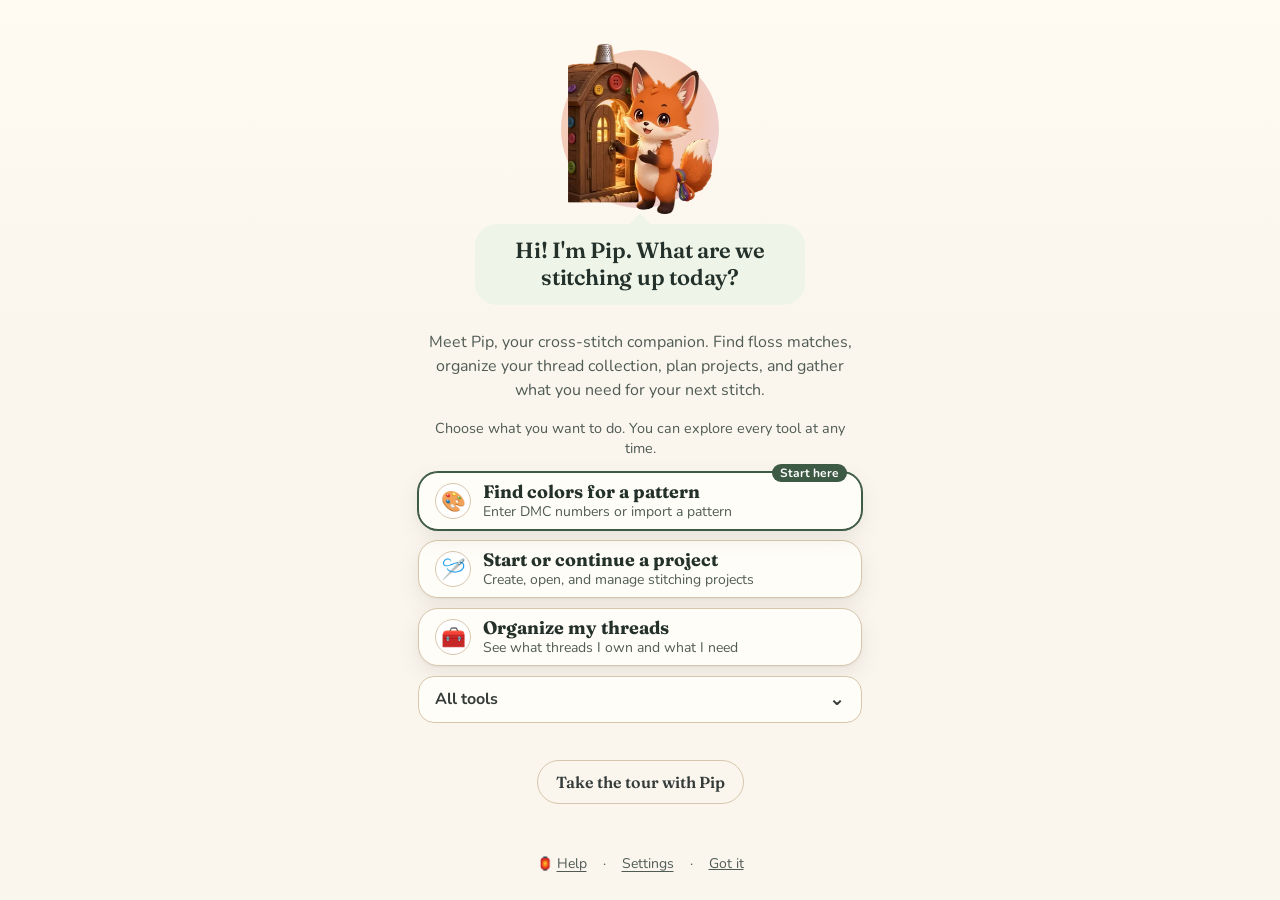
==== commit ffaa8472: "Add Pixel's Pip art 11-50 on existing slots (dev only); SW flossfox-dev-v5-gemini-audit-3-art40-1 (s" ====
--- a/index.html
+++ b/index.html
@@ -328,7 +328,7 @@
 .pipstrip-in{animation:pipstripin .25s ease-out}@keyframes pipstripin{from{opacity:.3}to{opacity:1}}@media (prefers-reduced-motion:reduce){.pipstrip-in{animation:none}}
 </style><link rel="manifest" href="manifest.webmanifest"><meta name="theme-color" content="#f7f1e6"><script>(function(){var t="system";try{var k=["flossfox-dev.atelier.v1","flossfox.atelier.v1"];if(localStorage.getItem("flossfox-dev.v1")!=null)k=["flossfox-dev.atelier.v1"];else if(localStorage.getItem("flossfox.v1")!=null)k=["flossfox.atelier.v1"];for(var i=0;i<k.length;i++){var r=localStorage.getItem(k[i]);if(!r)continue;var d=JSON.parse(r);if(d&&(d.theme==="morning"||d.theme==="forest"||d.theme==="moon"||d.theme==="system")){t=d.theme;break}}}catch(e){}var s=t==="morning"?"light":(t==="forest"||t==="moon")?"dark":(window.matchMedia&&matchMedia("(prefers-color-scheme: dark)").matches)?"dark":"light";var h=document.documentElement;h.setAttribute("data-atelier-theme",t);h.setAttribute("data-atelier-scheme",s);var m=document.querySelector('meta[name="theme-color"]');if(m)m.content=t==="moon"?"#141a2e":s==="dark"?"#10201b":"#faf6ee";})();</script><link rel="apple-touch-icon" href="assets/icons/apple-touch-icon.png"><link rel="stylesheet" href="assets/nav.css"><link rel="stylesheet" href="pip-hybrid/pip-hybrid.css"><link rel="stylesheet" href="pip-hybrid/thread-locations.css"><link rel="stylesheet" href="pip-hybrid/pip-readiness.css"><link rel="stylesheet" href="pip-hybrid/thread-bulk.css"><link rel="stylesheet" href="pip-hybrid/pattern-ui.css"><style id="pflowcss">@media(max-width:360px){.hero .steps li{display:block}.hero .steps .num{display:none}.hero .steps li{text-align:center;padding:5px 4px}.steps li{font-size:.7rem;padding:3px 4px;gap:3px;line-height:1.1}.steps .num{width:18px;height:18px;flex-basis:18px}}.pflow{margin:var(--s3) 0}.pflow ol{list-style:none;display:flex;flex-wrap:wrap;gap:6px;margin:0;padding:0}.pflow li{flex:1 1 auto}@media(max-width:400px){.pflow ol{display:grid;grid-template-columns:1fr 1fr;gap:6px}.pfstep{padding:2px 6px;font-size:.85rem;line-height:1.15;text-align:left}}.pfstep{width:100%;min-height:44px;font-size:.9rem;padding:0 10px;border:1.5px solid #e6dccb;background:#fffaf2;color:#3b2f28;display:flex;align-items:center;gap:6px;justify-content:center}.pfstep[aria-current=step]{border-color:#5f7a5c;background:#5f7a5c;color:#fff}.pfstep.done:not([aria-current]){color:#3d5a3a}.pfn{display:inline-grid;place-items:center;width:1.4em;height:1.4em;border-radius:50%;border:1.5px solid currentColor;font-size:.8em}.pftip{margin:6px 2px 0}@media print{.pflow{display:none}}#projectsView:has(#projEdit:not([hidden])) #pipProjectReadiness{display:none}</style>
 <script src="analytics.js" defer></script>
-<link rel="stylesheet" href="pip-follow.css"><link rel="stylesheet" href="flow-pass.css"><link rel="stylesheet" href="theme-pair.css"><link rel="stylesheet" href="atelier/themes.css"><link rel="stylesheet" href="landing.css"><link rel="stylesheet" href="guided-ux.css"><link rel="stylesheet" href="atelier/atelier.css"><script src="landing.js"></script>
+<link rel="stylesheet" href="pip-follow.css"><link rel="stylesheet" href="flow-pass.css"><link rel="stylesheet" href="theme-pair.css"><link rel="stylesheet" href="atelier/themes.css"><link rel="stylesheet" href="landing.css"><link rel="stylesheet" href="guided-ux.css"><link rel="stylesheet" href="calm.css"><link rel="stylesheet" href="pip-art40.css"><link rel="stylesheet" href="atelier/atelier.css"><script src="landing.js"></script>
 <link rel="stylesheet" href="support/links.css"><script src="support/links.js" defer></script>
 <style id="ff-p3">
 .ffstore-bar{margin:.25rem 0 .5rem}
@@ -347,7 +347,7 @@
 <link rel="stylesheet" href="threadwood/style.css">
 <link rel="stylesheet" href="audit/ff-audit.css">
 <style id="ffSeoStyle">.ff-seo-intro{max-width:42rem;margin:.45rem auto 1rem;text-align:center;line-height:1.5;color:var(--mut,#645d51)}.ff-seo-guide-links{font-size:.9rem;line-height:1.7;overflow-wrap:anywhere}</style>
-</head><body><main id="ffLanding" class="land" tabindex="-1" aria-labelledby="ffLandSay"><div class="lpip"><div class="lhalo" aria-hidden="true"></div><picture><source data-atelier-darksrc media="(prefers-color-scheme: dark)" type="image/webp" srcset="assets/pip/pip-starlight-320.webp"><source data-atelier-darksrc media="(prefers-color-scheme: dark)" srcset="assets/pip/pip-starlight-320.png"><source type="image/webp" srcset="assets/pip/pip-gardener-320.webp"><img src="assets/pip/pip-gardener-320.png" width="170" height="170" alt="" decoding="async"></picture><script>!function(){var d=document.documentElement.getAttribute("data-atelier-scheme")==="dark";document.querySelectorAll("#ffLanding [data-atelier-darksrc]").forEach(function(s){s.media=d?"all":"not all"})}()</script></div>
+</head><body><main id="ffLanding" class="land" tabindex="-1" aria-labelledby="ffLandSay"><div class="lpip"><div class="lhalo" aria-hidden="true"></div><picture><source data-atelier-darksrc media="(prefers-color-scheme: dark)" type="image/webp" srcset="assets/pip/pip-11-spool-stage-160.webp 160w, assets/pip/pip-11-spool-stage-320.webp 320w, assets/pip/pip-11-spool-stage-480.webp 480w" sizes="170px"><source data-atelier-darksrc media="(prefers-color-scheme: dark)" srcset="assets/pip/pip-11-spool-stage-160.png 160w, assets/pip/pip-11-spool-stage-320.png 320w, assets/pip/pip-11-spool-stage-480.png 480w" sizes="170px"><source type="image/webp" srcset="assets/pip/pip-11-spool-stage-160.webp 160w, assets/pip/pip-11-spool-stage-320.webp 320w, assets/pip/pip-11-spool-stage-480.webp 480w" sizes="170px"><img src="assets/pip/pip-11-spool-stage-320.png" srcset="assets/pip/pip-11-spool-stage-160.png 160w, assets/pip/pip-11-spool-stage-320.png 320w, assets/pip/pip-11-spool-stage-480.png 480w" sizes="170px" width="170" height="170" alt="Pip, the Floss Fox mascot, waving from the top of a spool of thread" decoding="async" data-pose="11-spool-stage"></picture><script>!function(){var d=document.documentElement.getAttribute("data-atelier-scheme")==="dark";document.querySelectorAll("#ffLanding [data-atelier-darksrc]").forEach(function(s){s.media=d?"all":"not all"})}()</script></div>
 <h1 class="say" id="ffLandSay">Hi! I'm Pip. What are we stitching up today?</h1>
 <p id="ffSeoIntro" class="ff-seo-intro">Meet Pip, your cross-stitch companion. Find floss matches, organize your thread collection, plan projects, and gather what you need for your next stitch.</p>
 <nav class="choices" aria-label="Choose where to go">
@@ -436,7 +436,7 @@
 </div>
 <div id="shopView" hidden><div class="card" id="shopCard"><div class="fld shoppick" id="shopPickRow" hidden></div><p class="mut small" id="shopProj"></p><div id="shopBody"></div><div id="shopEmpty" hidden><h2 data-ffs="shopEmptyTitle">Nothing in the basket yet</h2><p data-ffs="shopEmptyBody">Your shopping list comes from a project.</p><div class="row"><button type="button" class="pri" id="shopEmptyImport" data-ffs="importLabel">Import a pattern (PDF)</button><button type="button" class="sec" id="shopEmptyPaste" data-ffs="shopEmptyPaste">Add colors on Find floss</button><button type="button" class="sec" id="shopGoProj" data-ffs="shopEmptyProjects">Go to My Projects</button></div></div><div class="row ffnext" id="shopFoot"><button type="button" class="ghost" id="shopSeveral" data-ffs="shopSeveral">Plan shopping for several projects</button><button type="button" class="sec" id="shopBack" hidden>Back to my project</button></div><div id="shopNext" hidden></div></div></div>
 <div id="settingsView" hidden><div class="card bksettings"><h2 id="settingsTitle" tabindex="-1">Settings</h2><p class="ffsub mut small">Safe and sound at home</p><h3>Backup</h3><p>Your projects and thread collection are saved only in this browser, on this device. They can be lost if you clear your browsing data, if your browser cleans up storage on its own, or if you switch phones. A backup file keeps a copy you control, so you can bring everything back or move it to a new device.</p><div class="row"><button type="button" class="pri" id="settingsExport">Export Backup (.json)</button><button type="button" class="sec" id="settingsImport">Import Backup (.json)</button></div><p class="hint" id="bkPhotoHintSettings" hidden></p><p class="hint">Import opens the existing review screen. You choose Merge or Replace before any data changes.</p><p class="hint" id="bkLastSaved"></p><fieldset><legend>Backup reminders</legend><label><input type="checkbox" id="bkEnabled"> Remind me to save a backup file</label><label class="bkinterval" for="bkWeeks">Every <select id="bkWeeks"><option value="1">1 week</option><option value="2">2 weeks</option><option value="4">4 weeks</option><option value="8">8 weeks</option><option value="12">12 weeks</option></select></label><label><input type="checkbox" id="bkMajorEdits"> Also after large changes to my collection</label><p class="hint">A large change means 10 or more colors changed, or at least 20 full skeins added or removed in one edit. Reminders appear while Floss Fox is open or when you return.</p></fieldset><div id="snapBox" class="snapbox"></div><p class="hint bkstatus" id="bkSettingsStatus" role="status" aria-live="polite"></p><p class="hint">A reminder does not save a file. Clearing this site's data can remove projects, thread counts and recovery copies kept inside the browser. Downloaded backup files are separate.</p><p class="hint">Cross-device sync is not enabled. You can move your data with a backup file.</p></div></div>
-<div id="helpView" hidden><div class="card help"><p class="ffsettingslink" style="margin:0 0 12px"><a href="#settings">Backup and settings</a></p><div class="helphead"><picture><source type="image/webp" srcset="assets/pip/pip-needle-160.webp"><img src="assets/pip/pip-needle-160.png" width="160" height="250" alt="" data-pose="needle" loading="lazy" decoding="async"></picture><h2>Help</h2></div><p class="ffsub mut small"><a href="index.html" class="ffstart">Start</a></p><details class="helpsec" id="helpSteps"><summary><h3>How Floss Fox works</h3></summary>
+<div id="helpView" hidden><div class="card help"><p class="ffsettingslink" style="margin:0 0 12px"><a href="#settings">Backup and settings</a></p><div class="helphead"><picture><source type="image/webp" srcset="assets/pip/pip-45-help-lantern-160.webp"><img src="assets/pip/pip-45-help-lantern-160.png" width="160" height="160" alt="Pip, the Floss Fox mascot, holding a glowing lantern" data-pose="45-help-lantern" loading="lazy" decoding="async"></picture><h2>Help</h2></div><p class="ffsub mut small"><a href="index.html" class="ffstart">Start</a></p><details class="helpsec" id="helpSteps"><summary><h3>How Floss Fox works</h3></summary>
 <ol class="steps vertical"><li><span class="num" aria-hidden="true">1</span><div><b>Add your colors.</b> Paste the DMC list from your pattern. We'll show what we recognized and anything we couldn't read.</div></li>
 <li><span class="num" aria-hidden="true">2</span><div><b>Check what you have.</b> Save the colors as a project and tap <i>Have enough</i>, <i>Need to buy</i> or <i>Not sure</i> for each one.</div></li>
 <li><span class="num" aria-hidden="true">3</span><div><b>Get your shopping list.</b> Open <i>Shop my list</i> in the store, or when you order online, then check each thread in when you have it.</div></li></ol></details>
@@ -600,4 +600,4 @@
 <script src="threadwood/store.js"></script>
 <script src="threadwood/content.js"></script>
 <script src="threadwood/ui.js"></script>
-<script src="guided-ux.js"></script><script src="audit/ff-audit-ui.js"></script><script src="audit/ff-audit-feedback.js"></script><script>/* 1.6: deep links from the fabric page nav; keep jump links clear of the (possibly wrapped) sticky nav */(function(){const n=document.querySelector("nav.tabs");if(n&&window.ResizeObserver)new ResizeObserver(()=>document.documentElement.style.setProperty("--navh",n.offsetHeight+"px")).observe(n);const m={"#workbasket":"tabWorkbasket","#convert":"tabConvert","#projects":"tabProjects","#shop":"tabShop","#threads":"tabThreads","#help":"tabHelp","#settings":"tabSettings"}[location.hash];if(m)addEventListener("load",()=>{const b=document.getElementById(m);if(b)b.click()})})();</script><script>if("serviceWorker"in navigator&&/[?&]nosw\b/.test(location.search)){navigator.serviceWorker.getRegistrations().then(rs=>rs.forEach(r=>r.unregister())).catch(()=>{});if(self.caches)caches.keys().then(ks=>ks.forEach(k=>/^flossfox/.test(k)&&caches.delete(k))).catch(()=>{})}else if("serviceWorker"in navigator&&!/[?&]nosw\b/.test(location.search))addEventListener("load",()=>navigator.serviceWorker.register("sw.js").catch(()=>{}))</script></body></html>
+<script src="guided-ux.js"></script><script src="audit/ff-audit-ui.js"></script><script src="audit/ff-audit-feedback.js"></script><script src="calm.js"></script><script src="pip-art40.js"></script><script>/* 1.6: deep links from the fabric page nav; keep jump links clear of the (possibly wrapped) sticky nav */(function(){const n=document.querySelector("nav.tabs");if(n&&window.ResizeObserver)new ResizeObserver(()=>document.documentElement.style.setProperty("--navh",n.offsetHeight+"px")).observe(n);const m={"#workbasket":"tabWorkbasket","#convert":"tabConvert","#projects":"tabProjects","#shop":"tabShop","#threads":"tabThreads","#help":"tabHelp","#settings":"tabSettings"}[location.hash];if(m)addEventListener("load",()=>{const b=document.getElementById(m);if(b)b.click()})})();</script><script>if("serviceWorker"in navigator&&/[?&]nosw\b/.test(location.search)){navigator.serviceWorker.getRegistrations().then(rs=>rs.forEach(r=>r.unregister())).catch(()=>{});if(self.caches)caches.keys().then(ks=>ks.forEach(k=>/^flossfox/.test(k)&&caches.delete(k))).catch(()=>{})}else if("serviceWorker"in navigator&&!/[?&]nosw\b/.test(location.search))addEventListener("load",()=>navigator.serviceWorker.register("sw.js").catch(()=>{}))</script></body></html>
--- a/calm.css
+++ b/calm.css
@@ -0,0 +1,12 @@
+/* Calm pass: folded sections and quieter secondary accents. Existing tokens only. */
+details.ffcalm{margin:var(--s3,12px) 0;border:1px solid var(--line,rgba(0,0,0,.12));border-radius:12px;padding:0 var(--s3,12px)}
+details.ffcalm>summary{min-height:44px;display:flex;flex-wrap:wrap;align-items:center;gap:2px 8px;cursor:pointer;font-weight:700;padding:8px 0}
+details.ffcalm>summary:focus-visible{outline:3px solid currentColor;outline-offset:2px}
+details.ffcalm[open]>summary{margin-bottom:var(--s2,8px)}
+.ffcalm-sub{display:block;width:100%;font-weight:400;font-size:.85em}
+#shopFoot>details.ffcalm{flex:1 1 100%;order:9}
+#shopFoot>details.ffcalm[open]>button{margin:0 8px 8px 0}
+/* one highlighted button per screen: suggestions and folded extras use the secondary look */
+#ffLowSuggest .pri,#ffauShopStart.pri{background:var(--sec-bg,transparent);color:var(--sec-text,inherit);border:2px solid var(--sec-border,currentColor);box-shadow:none}
+/* do not stack an inline Pip tip under the open Pip companion; minimizing Pip shows it again */
+html:has(#pip:not([hidden]) #pipMinBtn[aria-expanded="true"]) #thTip{display:none}
--- a/pip-art40.css
+++ b/pip-art40.css
@@ -0,0 +1,6 @@
+/* Pip ideas 11-50 (dev): modest art in existing slots. No new chrome. */
+#ffLanding .lpip img{object-fit:contain}
+#ffuxResume.ffux-resume{flex-direction:row;align-items:center;gap:10px}
+#ffuxResume .ff-art40{flex:none;width:72px;height:72px}
+#ffuxResume .ff-art40 img{width:72px;height:72px;object-fit:contain;display:block}
+#helpView .helphead img{object-fit:contain}
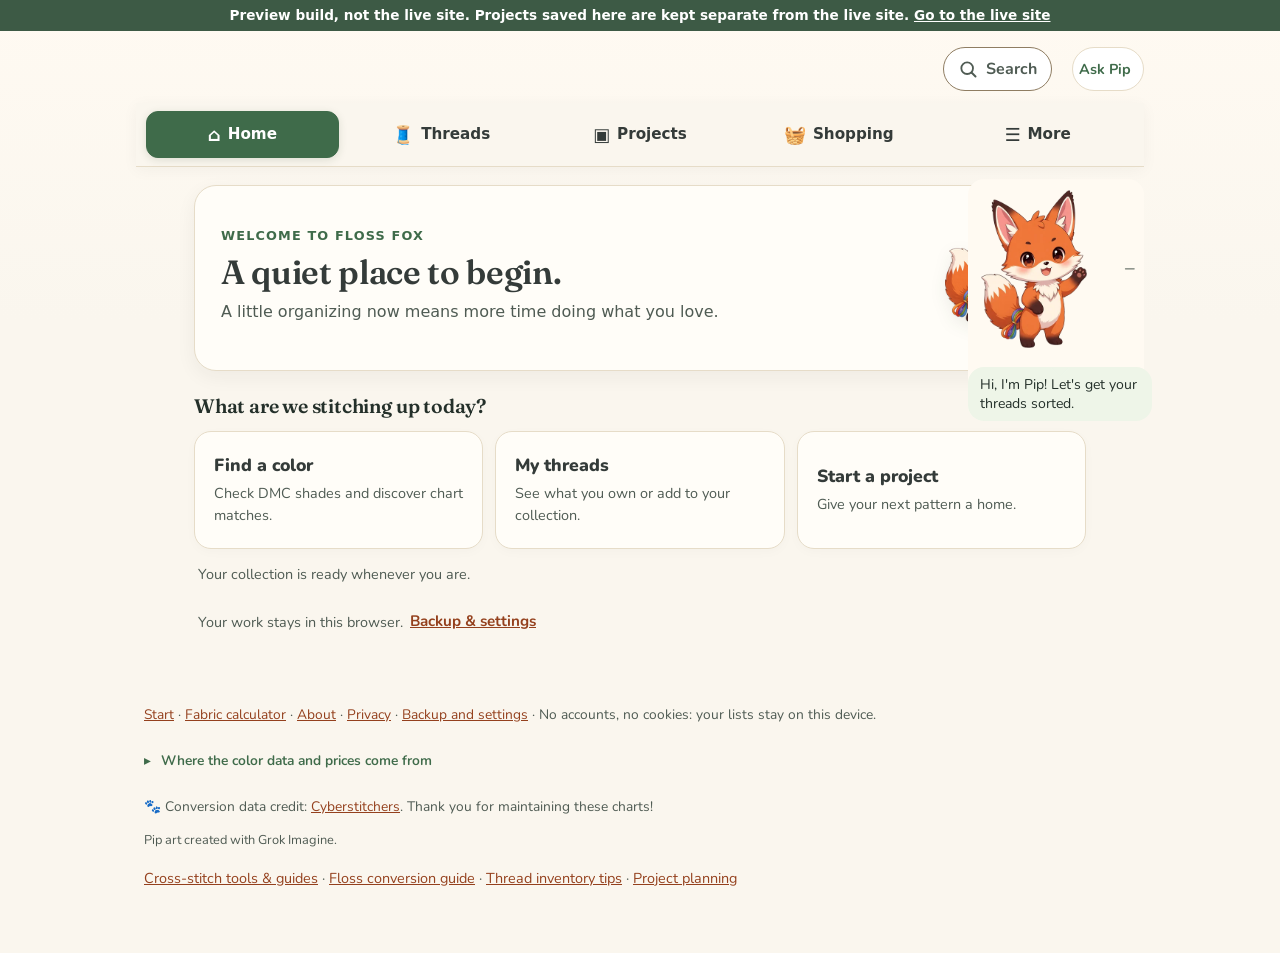
==== commit c8f68d80: "Integrate Foxglass V6 development candidate with guarded QA" ====
--- a/index.html
+++ b/index.html
@@ -100,7 +100,15 @@
 .ff-skein-pill:focus-visible{outline:3px solid var(--sage-ink);outline-offset:2px}
 .ff-skein-direct{font-size:.8rem;color:var(--muted,#5b665f);margin:.2rem 0 .4rem}
 .ff-skein-off{font-size:.8rem;color:var(--muted,#5b665f)}
-@media print{.ff-skein-preview,.ff-skein-inline{display:none!important}}
+@media print{.ff-skein-preview,.ff-skein-inline,.ff-buy-slot{display:none!important}}
+.ff-buy-slot{display:flex;flex-wrap:wrap;align-items:center;gap:.35rem;margin-top:.3rem;max-width:100%}
+.ff-buy-slot .ffsm-buy{padding-left:0;flex-basis:100%}
+.ff-buy-slot .ff-skein-off{font-size:.78rem;color:var(--muted,#5b665f)}
+#tbl .ff-buy-slot{margin-top:.4rem}
+#pCards .ff-buy-slot{margin:.25rem 0 0}
+.ffa-restocklist li{flex-wrap:wrap}.ffa-restocklist .ff-buy-slot{flex-basis:100%;margin-top:.15rem}
+#thList .ff-buy-slot{margin:.2rem 0 .1rem}
+
 
 /* 2.0A Concept 2 "Where to buy" (grouped by retailer) */.wtb{background:var(--surface);border:1.5px solid var(--sage-ink);border-radius:var(--r3);padding:var(--s4);margin-top:var(--s5);box-shadow:var(--shadow)} .wtb h3{margin:0 0 var(--s2);font-size:1.1rem} .wtb .wtbeyebrow{margin:0;font-size:.78rem;font-weight:750;letter-spacing:.06em;text-transform:uppercase;color:var(--sage-ink)} .wtb .affdisc.wtbdisc{font-size:1rem;color:var(--ink);background:var(--surface-2);border-left:4px solid var(--sage-ink);border-radius:var(--r1);padding:var(--s3);margin:var(--s2) 0 var(--s3)} .wtb .wtbdisc a{color:var(--focus);font-size:.9rem;font-weight:650;white-space:nowrap} .wtb .wtbsort{font-size:.88rem;color:var(--ink-2);margin:0 0 var(--s2)} .wtbstores{list-style:none;padding:0;margin:0;display:grid;gap:var(--s3);grid-template-columns:minmax(0,1fr)} @media(min-width:600px){.wtbstores{grid-template-columns:repeat(2,minmax(0,1fr))}} @media(min-width:1000px){.wtbstores{grid-template-columns:repeat(3,minmax(0,1fr))}} .wtbstore{background:#fff;border:1.5px solid var(--line);border-radius:var(--r2);padding:var(--s3);display:flex;flex-direction:column;gap:var(--s1);min-width:0} .wtbstore .wtbshead{display:flex;align-items:center;gap:var(--s2);margin-bottom:var(--s1);flex-wrap:wrap} .wtbstore h4{margin:0;font-size:1rem;overflow-wrap:anywhere} .wtbstore .wtblogo{flex:none;display:inline-flex;align-items:center;justify-content:center;width:44px;height:44px;border-radius:var(--r1);background:var(--surface-2);border:1px dashed var(--line-2);font-weight:800;color:var(--sage-ink)} .wtbstore ul{list-style:none;padding:0;margin:0}.wtbstore li{padding:0;border:0} .wtb a.wtblink{display:flex;align-items:center;justify-content:space-between;gap:var(--s2);min-height:44px;padding:var(--s2) var(--s4);margin:var(--s1) 0;border:1.5px solid var(--line-2);border-radius:var(--pill);background:#fff;color:var(--sage-ink);font-weight:650;text-decoration:none;overflow-wrap:anywhere;transition:background var(--t)} .wtb a.wtblink[data-level=B]{border-style:dashed;color:var(--ink)} .wtb a.wtblink::after{content:none} .wtb a.wtblink .wtbext{flex:none;width:16px;height:16px} .wtb a.wtblink:hover{background:var(--sage-50)} .wtb a.wtblink:active{background:var(--sage-100)} .wtb a.wtblink:focus-visible{outline:3px solid var(--focus);outline-offset:2px} .wtb a.wtblink[aria-disabled=true]{opacity:.55;pointer-events:none;border-style:dotted} .wtb .hint{font-size:.88rem;color:var(--ink-2);margin:0 0 var(--s1) var(--s1)} .wtb .wtbnone{font-size:.92rem;color:var(--ink-2);background:var(--surface-2);border-radius:var(--r1);padding:var(--s2) var(--s3);margin:var(--s3) 0 0} .wtbbadge{display:inline-block;font-size:.78rem;font-weight:750;border-radius:var(--pill);padding:2px 10px;background:var(--wait-bg);color:var(--wait-ink);border:1px solid var(--wait-line)} .wtbstore .wtbbadge{margin-left:auto} .wtb .wtbreview{background:var(--wait-bg);border:1.5px solid var(--wait-line);border-radius:var(--r2);padding:var(--s3);margin:var(--s4) 0 0} .wtb .wtbreview h4{margin:0 0 var(--s1);color:var(--wait-ink);font-size:1rem} .wtb .wtbreview ul{margin:0;padding-left:18px;list-style:disc}.wtb .wtbreview li{border:0;padding:2px 0} .wtb .wtbmock{font-size:.88rem;background:var(--wait-bg);color:var(--wait-ink);border-radius:var(--r1);padding:var(--s2) var(--s3)} .wtb .wtbalt{border-top:1px solid var(--line);margin-top:var(--s4);padding-top:var(--s3)} .wtb .wtbalt h4{margin:0 0 var(--s2);font-size:1rem} .wtb .wtbalt .row{display:flex;flex-wrap:wrap;gap:var(--s2)} .wtbpip{display:flex;align-items:center;gap:var(--s2);font-size:.92rem;color:var(--ink-2);margin:0 0 var(--s2)} .wtbpip img{width:32px;height:32px;flex:none} .wtbpip .wtbpipx{margin-left:auto;min-width:44px;min-height:44px;border:0;background:none;color:var(--ink-2);font-size:1.25rem;border-radius:var(--pill)} .wtbpip .wtbpipx:focus-visible{outline:3px solid var(--focus);outline-offset:2px} body.pip-hidden-all .wtbpip{display:none} @media(prefers-reduced-motion:reduce){.wtb a.wtblink{transition:none}} @media print{.wtb,.affdisc{display:none!important}}
 
@@ -347,6 +355,7 @@
 <link rel="stylesheet" href="threadwood/style.css">
 <link rel="stylesheet" href="audit/ff-audit.css">
 <style id="ffSeoStyle">.ff-seo-intro{max-width:42rem;margin:.45rem auto 1rem;text-align:center;line-height:1.5;color:var(--mut,#645d51)}.ff-seo-guide-links{font-size:.9rem;line-height:1.7;overflow-wrap:anywhere}</style>
+<link rel="stylesheet" href="v6/foxglass-v6.css">
 </head><body><main id="ffLanding" class="land" tabindex="-1" aria-labelledby="ffLandSay"><div class="lpip"><div class="lhalo" aria-hidden="true"></div><picture><source data-atelier-darksrc media="(prefers-color-scheme: dark)" type="image/webp" srcset="assets/pip/pip-11-spool-stage-160.webp 160w, assets/pip/pip-11-spool-stage-320.webp 320w, assets/pip/pip-11-spool-stage-480.webp 480w" sizes="170px"><source data-atelier-darksrc media="(prefers-color-scheme: dark)" srcset="assets/pip/pip-11-spool-stage-160.png 160w, assets/pip/pip-11-spool-stage-320.png 320w, assets/pip/pip-11-spool-stage-480.png 480w" sizes="170px"><source type="image/webp" srcset="assets/pip/pip-11-spool-stage-160.webp 160w, assets/pip/pip-11-spool-stage-320.webp 320w, assets/pip/pip-11-spool-stage-480.webp 480w" sizes="170px"><img src="assets/pip/pip-11-spool-stage-320.png" srcset="assets/pip/pip-11-spool-stage-160.png 160w, assets/pip/pip-11-spool-stage-320.png 320w, assets/pip/pip-11-spool-stage-480.png 480w" sizes="170px" width="170" height="170" alt="Pip, the Floss Fox mascot, waving from the top of a spool of thread" decoding="async" data-pose="11-spool-stage"></picture><script>!function(){var d=document.documentElement.getAttribute("data-atelier-scheme")==="dark";document.querySelectorAll("#ffLanding [data-atelier-darksrc]").forEach(function(s){s.media=d?"all":"not all"})}()</script></div>
 <h1 class="say" id="ffLandSay">Hi! I'm Pip. What are we stitching up today?</h1>
 <p id="ffSeoIntro" class="ff-seo-intro">Meet Pip, your cross-stitch companion. Find floss matches, organize your thread collection, plan projects, and gather what you need for your next stitch.</p>
@@ -507,7 +516,7 @@
   const rep=b.dataset.rm?'':fx?fx.text:$('fx-'+b.dataset.fix).value;
   $('inp').value=v.slice(0,e.start)+rep+v.slice(e.end);fitInp();pipRun(true);const n=$('errs').querySelector('[data-fix]');(n||$('results').querySelector('h2')).focus()});
  $('tbl').innerHTML=items.length?`<table><thead><tr><th>DMC</th><th>Anchor (chart)</th><th>Sullivans (official chart)</th></tr></thead><tbody>${items.map(it=>{const e=DMC[it.code],f=fam(it.code);
-  return `<tr><td>${sw(e.hex)}<b>DMC ${esc(lab(it.code))}</b> ${f!=='solid'?`<span class="tag">${f}</span>`:''}<br><small class="mut">${esc(e.name)} · ${sknTxt(it)}${it.stitchCount?` · <span class="stc">${it.stitchCount.toLocaleString('en-US')} stitches</span>`:''} · from "${it.src.map(esc).join('", "')}"</small></td>
+  return `<tr><td>${sw(e.hex)}<b>DMC ${esc(lab(it.code))}</b> ${f!=='solid'?`<span class="tag">${f}</span>`:''}<br><small class="mut">${esc(e.name)} · ${sknTxt(it)}${it.stitchCount?` · <span class="stc">${it.stitchCount.toLocaleString('en-US')} stitches</span>`:''} · from "${it.src.map(esc).join('", "')}"</small><span class="ff-buy-slot noprint" data-ffbuyhost="${esc(it.code)}"></span></td>
   <td><span class="lbl">Anchor (chart)</span>${anchorCell(it)}</td><td><span class="lbl">Sullivans (official chart)</span>${f!=='solid'?`<span class="warn">${f}: not substituted</span>`:SULL[it.code]?`<b>${SULL[it.code]}</b>`:'<span class="warn">No match</span>'}</td></tr>`}).join('')}</tbody></table>`:'';
  document.querySelectorAll('.pick').forEach(s=>s.onchange=()=>{choice[s.dataset.code]=s.value||undefined;renderList()});
  const skn=items.reduce((a,i)=>a+(i.qty||0),0),unk=items.filter(i=>i.qty===null).length,asm=items.reduce((a,i)=>a+(i.qty===null?0:asmOf(i)),0);
@@ -523,12 +532,22 @@
   if(!k)return[BRAND[dest],unk&&unk===state.items.length?'Amount unknown, so no cost estimate':'No supported or priced matches, so no cost estimate'];
   const v=`≈ ${rng(p.lo*k,p.hi*k)} USD`;const u=unk?`; ${unk} color${unk>1?'s':''} with an unknown amount not counted`:'';return[BRAND[dest],k===n&&!unk?`Complete: ${v}`:`Matched items only (${k} of ${n} known skeins), so this is incomplete: ${v}; the rest is unknown${u}`]};
  return[row('dmc'),row('anchor'),row('sullivans'),['CXC full set',`Set purchase ≈ $${PRICES.cxcSet.lo} to $${PRICES.cxcSet.hi} USD (~${PRICES.cxcSet.colours} colors). Contents and per-color amounts aren't verified, so coverage and shortfalls can't be checked.`]]}
+function ffNeed(code,qty,asm){return{brand:'dmc',code,family:(typeof fam==='function'&&fam(code)==='metallic')?'specialty':'six-strand-cotton',pack:'single-skein',qty:Number.isSafeInteger(qty)&&qty>=1?Math.min(qty,9999):1,assumed:!!asm||!Number.isSafeInteger(qty)||qty<1,disputed:false}}
+function attachFindFlossLinks(L){if(window.FLOSS_FOX_ENV!=='preview'||!window.FlossFoxSkeinPreviewUI)return;
+ const hosts=[...document.querySelectorAll('#tbl [data-ffbuyhost]')];
+ if(hosts.length){const items=hosts.map(h=>{const it=state.items.find(x=>x.code===h.dataset.ffbuyhost);return{host:h,need:ffNeed(h.dataset.ffbuyhost,it?it.qty:1,it&&typeof asmOf==='function'&&asmOf(it)>0)}});
+  FlossFoxSkeinPreviewUI.buyToggle(items,{prefix:'ffRes',list:$('tbl')})}
+ L=L||(typeof buildList==='function'?buildList():null);
+ if(L&&L.dest==='dmc'){const lis=[...document.querySelectorAll('#shop > li')].filter(li=>li.querySelector('input[data-key]'));
+  const needs=L.lines.map(g=>ffNeed(g.to,g.qty,g.asm));
+  if(lis.length===needs.length)FlossFoxSkeinPreviewUI.inline(lis.map((li,i)=>({li,need:needs[i]})))}}
 function renderList(){const L=buildList();$('destprint').textContent='Brand to buy: '+BRAND[L.dest];
  $('shop').innerHTML=L.lines.map(g=>{const key=L.dest+':'+g.to;const merge=g.from.length>1;
   return `<li><label><input type="checkbox" data-key="${esc(key)}"${checked.has(key)?' checked':''}><b>${BRAND[L.dest]} ${esc(disp(L.dest,g.to))}</b> × ${qn(g.qty)}${asmTxt(g.qty,g.asm)} <small>(for DMC ${g.from.map(c=>esc(lab(c))).join(', ')} · ${[...g.prov].map(esc).join('; ')})</small></label>${merge?`<div class="warn small">⚠ ${g.from.length} different pattern colors map to this one thread. Check that's what you want.</div>`:''}</li>`}).join('')||'<li class="mut">Nothing ready to buy yet. Check the colors under Needs attention below.</li>';
  document.querySelectorAll('#shop input[type=checkbox]').forEach(cb=>cb.onchange=()=>{cb.checked?checked.add(cb.dataset.key):checked.delete(cb.dataset.key)});
  $('review').innerHTML=L.review.length?`<div class="errbox"><b>Not on your list yet:</b><ul>${L.review.map(({it,r})=>`<li>DMC ${esc(lab(it.code))} × ${qn(it.qty)}: ${esc(r.why)}</li>`).join('')}</ul></div>`:'';
  if(window.FlossFoxShop)FlossFoxShop.render($('wtb'),FlossFoxShop.fromConverter(L),{context:'converter'});   // read-only consumer of L
+ attachFindFlossLinks(L);
  const rows=costRows();$('totals').innerHTML=`<b>Estimated costs for this list</b><table>${rows.map(([a,b])=>`<tr><td>${esc(a)}</td><td>${esc(b)}</td></tr>`).join('')}</table><small>Rough estimates (prices checked ${PRICES.checked}), before shipping. Metallic and variegated threads aren't priced. Prices change, so check the store.</small>`}
 function listText(){const L=buildList(),out=[`${APP_NAME} shopping list (brand to buy: ${BRAND[L.dest]})`];
  L.lines.forEach(g=>{const key=L.dest+':'+g.to;out.push(`[${checked.has(key)?'x':' '}] ${BRAND[L.dest]} ${disp(L.dest,g.to)} x${qn(g.qty)}${asmTxt(g.qty,g.asm)} (DMC ${g.from.map(lab).join(', ')}; ${[...g.prov].join('; ')})`+(g.from.length>1?' ⚠ several pattern colors share this thread':''))});  // copy text never contains store or affiliate URLs
@@ -600,4 +619,5 @@
 <script src="threadwood/store.js"></script>
 <script src="threadwood/content.js"></script>
 <script src="threadwood/ui.js"></script>
-<script src="guided-ux.js"></script><script src="audit/ff-audit-ui.js"></script><script src="audit/ff-audit-feedback.js"></script><script src="calm.js"></script><script src="pip-art40.js"></script><script>/* 1.6: deep links from the fabric page nav; keep jump links clear of the (possibly wrapped) sticky nav */(function(){const n=document.querySelector("nav.tabs");if(n&&window.ResizeObserver)new ResizeObserver(()=>document.documentElement.style.setProperty("--navh",n.offsetHeight+"px")).observe(n);const m={"#workbasket":"tabWorkbasket","#convert":"tabConvert","#projects":"tabProjects","#shop":"tabShop","#threads":"tabThreads","#help":"tabHelp","#settings":"tabSettings"}[location.hash];if(m)addEventListener("load",()=>{const b=document.getElementById(m);if(b)b.click()})})();</script><script>if("serviceWorker"in navigator&&/[?&]nosw\b/.test(location.search)){navigator.serviceWorker.getRegistrations().then(rs=>rs.forEach(r=>r.unregister())).catch(()=>{});if(self.caches)caches.keys().then(ks=>ks.forEach(k=>/^flossfox/.test(k)&&caches.delete(k))).catch(()=>{})}else if("serviceWorker"in navigator&&!/[?&]nosw\b/.test(location.search))addEventListener("load",()=>navigator.serviceWorker.register("sw.js").catch(()=>{}))</script></body></html>
+<script src="guided-ux.js"></script><script src="audit/ff-audit-ui.js"></script><script src="audit/ff-audit-feedback.js"></script><script src="calm.js"></script><script src="pip-art40.js"></script><script>/* 1.6: deep links from the fabric page nav; keep jump links clear of the (possibly wrapped) sticky nav */(function(){const n=document.querySelector("nav.tabs");if(n&&window.ResizeObserver)new ResizeObserver(()=>document.documentElement.style.setProperty("--navh",n.offsetHeight+"px")).observe(n);const m={"#workbasket":"tabWorkbasket","#convert":"tabConvert","#projects":"tabProjects","#shop":"tabShop","#threads":"tabThreads","#help":"tabHelp","#settings":"tabSettings"}[location.hash];if(m)addEventListener("load",()=>{const b=document.getElementById(m);if(b)b.click()})})();</script><script>if("serviceWorker"in navigator&&/[?&]nosw\b/.test(location.search)){navigator.serviceWorker.getRegistrations().then(rs=>rs.forEach(r=>r.unregister())).catch(()=>{});if(self.caches)caches.keys().then(ks=>ks.forEach(k=>/^flossfox/.test(k)&&caches.delete(k))).catch(()=>{})}else if("serviceWorker"in navigator&&!/[?&]nosw\b/.test(location.search))addEventListener("load",()=>navigator.serviceWorker.register("sw.js").catch(()=>{}))</script><script src="v6/foxglass-v6.js"></script>
+</body></html>
--- a/pip-follow.css
+++ b/pip-follow.css
@@ -26,7 +26,7 @@
 @media(max-width:879px){body.pipone{padding-bottom:calc(var(--pipc-h,0px) + 12px)}body.pipc-away:not(.pipc-inline) .pipc{display:none!important}}
 /* wide: side column beside the active section, content makes room */
 @media(min-width:880px){
- body.pipone .wrap>div[id$="View"],body.pipone .wrap>main,body.pipone .wrap>.ffaskrow,body.pipone .wrap>#ffFabricPanel{margin-right:200px}
+ body.pipone .wrap>div[id$="View"],body.pipone .wrap>main,body.pipone .wrap>.ffaskrow,body.pipone .wrap>#ffFabricPanel,body.pipone .wrap>#askPip{margin-right:200px}
  .pipc,#pipFollow.pipc{grid-template-areas:"fig min" "msg msg" "tog tog"}
  .pipc{left:auto;bottom:auto;top:120px;right:max(16px,calc((100vw - 980px)/2 + 16px));width:176px;background:none;border:0;box-shadow:none;padding:0;
   grid-template-columns:132px 44px;grid-template-areas:"fig min" "msg msg" "tog tog";row-gap:8px;top:0;will-change:transform;transition:transform .6s cubic-bezier(.22,.8,.3,1)}
--- a/v6/foxglass-v6.css
+++ b/v6/foxglass-v6.css
@@ -0,0 +1,104 @@
+/* FlossFox V6 — Foxglass cohesive workspaces. Pure presentation layer. */
+html.fg-ready #ffLanding {display:none!important}
+html.fg-ready .wrap>nav.tabs {display:none!important}
+html.fg-ready #pFlow {display:none!important}
+html.fg-ready #projEdit[data-fg-project-tab="progress"] #pMore>summary,
+html.fg-ready #projEdit[data-fg-project-tab="details"] #pMore>summary {display:none!important}
+html.fg-ready #projEdit #pMore[hidden],html.fg-ready #fg-project-tabs[hidden],
+html.fg-ready #fg-home[hidden],html.fg-ready #fg-more[hidden],
+html.fg-ready #fg-thread-tabs[hidden],html.fg-ready #fg-entry[hidden],html.fg-ready #fg-shopping-intro[hidden]{display:none!important}
+html.fg-ready body {--fg-ink:var(--ink,#343b39);--fg-sub:var(--ink-2,#535b58);--fg-paper:var(--surface,#fffdf8);--fg-canvas:var(--canvas,#f8f4eb);--fg-line:var(--line,#ddd4c4);--fg-sage:var(--sage-ink,#3d5c48);--fg-fox:var(--fox-ink,#94401d)}
+.fg-nav,.fg-nav *,.fg-home,.fg-home *,.fg-more,.fg-more *,.fg-entry,.fg-entry *,.fg-shopping-intro,.fg-shopping-intro *,.fg-subbar,.fg-subbar *{box-sizing:border-box}
+.fg-nav{display:flex;align-items:center;justify-content:center;gap:6px;position:sticky;top:0;z-index:36;padding:8px 10px;margin:0 0 18px;background:var(--fg-canvas);border-bottom:1px solid var(--fg-line);box-shadow:0 3px 15px rgba(30,40,30,.045)}
+.fg-nav-btn{flex:1 1 0;min-width:0;min-height:47px!important;padding:8px 9px!important;border:1.5px solid transparent;background:transparent;color:var(--fg-ink);border-radius:14px;font:700 .93rem/1.25 system-ui,sans-serif;cursor:pointer;white-space:nowrap}
+.fg-nav-btn:hover{background:var(--sage-50,#e3ece1)}
+.fg-nav-btn.fg-active{background:var(--fg-sage);border-color:var(--fg-sage);color:#fff;box-shadow:0 2px 8px rgba(30,60,30,.13)}
+.fg-nav-btn:focus-visible,.fg-choice:focus-visible,.fg-segment:focus-visible,.fg-more-link:focus-visible,.fg-link:focus-visible,.fg-action:focus-visible{outline:3px solid var(--focus,#1e5fa8)!important;outline-offset:2px}
+.fg-workspace-stage{position:relative}
+.fg-eyebrow{font:.8rem/1.4 system-ui,sans-serif!important;font-weight:850!important;letter-spacing:.09em;color:var(--fg-sage);margin:0 0 8px!important}
+.fg-subtitle{font:1rem/1.55 system-ui,sans-serif;color:var(--fg-sub);max-width:55ch;margin:8px 0 4px!important}
+.fg-muted{color:var(--fg-sub);line-height:1.5}
+.fg-home,.fg-more{max-width:900px;margin:0 auto 30px;padding:0 4px}
+.fg-home-hero{display:flex;align-items:center;justify-content:space-between;gap:16px;padding:22px 26px;border-radius:22px;background:var(--fg-paper);border:1.5px solid var(--fg-line);box-shadow:0 6px 20px rgba(30,45,30,.055)}
+.fg-home-hero h1{font-size:clamp(1.45rem,3.6vw,2.1rem);max-width:22ch;margin:0;color:var(--fg-ink);line-height:1.18}
+.fg-home-hero img{height:140px;width:auto;max-width:120px;object-fit:contain;flex:none;filter:drop-shadow(0 6px 8px rgba(30,45,30,.08))}
+.fg-continue{margin:17px 0 22px;padding:20px 23px;border-radius:18px;background:var(--sage-50,#e3ece1);border:1.5px solid var(--sage,#678a75)}
+.fg-continue h2{font-size:1.3rem;margin:0 0 6px;overflow-wrap:anywhere}.fg-last-note{margin:8px 0 12px;max-width:64ch;color:var(--fg-sub)}
+.fg-row{display:flex;flex-wrap:wrap;gap:10px;align-items:center;margin:10px 0 0}
+.fg-row>*{max-width:100%}
+.fg-action,.fg-link{display:inline-flex;align-items:center;justify-content:center;border-radius:12px;min-height:44px;padding:10px 15px;font-size:.95rem;font-weight:700;text-align:center;text-decoration:none;cursor:pointer;white-space:normal;line-height:1.25;border:1.5px solid var(--sage,#678a75);background:var(--fg-paper);color:var(--fg-sage)}
+.fg-action:hover,.fg-link:hover{background:var(--sage-50,#e3ece1)}
+.fg-action.fg-primary{background:var(--fg-sage);border-color:var(--fg-sage);color:#fff}
+.fg-action.fg-primary:hover{background:var(--sage-ink-2,#314b3b)}
+.fg-action.fg-action-light{background:var(--fg-paper)}
+.fg-home-choices{padding:10px 0 0}.fg-home-choices h2{font-size:1.22rem;margin:14px 0 13px}
+.fg-card-grid{display:grid;grid-template-columns:repeat(3,minmax(0,1fr));gap:12px}
+.fg-choice{display:flex;flex-direction:column;align-items:flex-start;text-align:left;padding:20px 19px;border:1.5px solid var(--fg-line);border-radius:17px;background:var(--fg-paper);color:var(--fg-ink);min-width:0;min-height:118px;cursor:pointer;box-shadow:0 3px 12px rgba(30,45,30,.025);transition:box-shadow .16s,border-color .16s,transform .16s}
+.fg-choice:hover{border-color:var(--sage,#678a75);box-shadow:0 5px 15px rgba(30,60,30,.1)}
+.fg-choice strong{display:block;font-weight:850;font-size:1.1rem;line-height:1.25;margin-bottom:7px}
+.fg-choice span{font-weight:400;font-size:.9rem}
+.fg-hint,.fg-stash-note,.fg-data-hint{font-size:.9rem;margin:14px 4px 3px;color:var(--fg-sub)}
+.fg-hint a{color:var(--fg-fox);text-underline-offset:3px}.fg-action.fg-inline{border:0;background:transparent;text-decoration:underline;min-height:44px;padding:4px 3px;margin:0;color:var(--fg-fox)}
+.fg-more-head{margin:5px 0 20px}.fg-more-head h1{font-size:clamp(1.5rem,3vw,2rem);margin:0}.fg-more-grid{display:grid;grid-template-columns:repeat(auto-fit,minmax(min(100%,275px),1fr));gap:14px}
+.fg-more-card{background:var(--fg-paper);border:1.5px solid var(--fg-line);border-radius:18px;padding:19px 18px;display:flex;flex-direction:column;align-items:stretch;gap:9px;min-width:0}
+.fg-more-card h2{margin:0;font-size:1.12rem}.fg-more-card p{margin:0 0 7px;font-size:.9rem}.fg-more-link,.fg-more-card .fg-link{display:block;width:100%;border:1px solid var(--fg-line);border-radius:11px;min-height:45px;text-align:left;background:transparent;color:var(--fg-sage);padding:11px 13px;font-weight:700;font-size:.92rem}
+.fg-more-link:hover,.fg-more-card .fg-link:hover{background:var(--sage-50,#e3ece1)}.fg-more-foot{margin:18px 2px;font-size:.87rem}
+.fg-subbar{display:flex;gap:8px;align-items:stretch;max-width:700px;margin:0 0 14px;flex-wrap:nowrap}
+.fg-segment{border:1.5px solid var(--fg-line);border-radius:12px;min-height:46px;flex:1 1 0;padding:9px 11px;color:var(--fg-sage);background:var(--fg-paper);font-size:.95rem;font-weight:700;cursor:pointer;white-space:normal;min-width:0}
+.fg-segment:hover{background:var(--sage-50,#e3ece1)}.fg-segment.fg-selected{background:var(--fg-sage);border-color:var(--fg-sage);color:#fff}
+.fg-project-tabs{margin:12px 0 18px;max-width:730px}
+.fg-entry{margin:0 0 15px;padding:0 17px;border:1.5px solid var(--fg-line);border-radius:14px;background:var(--fg-paper)}
+.fg-entry>summary{list-style:none;cursor:pointer;display:flex;align-items:center;min-height:51px;font-size:1rem;font-weight:750;color:var(--fg-sage)}
+.fg-entry>summary::before{content:'+';display:inline-grid;place-items:center;border-radius:50%;margin-right:9px;width:27px;height:27px;background:var(--sage-50,#e3ece1);font-size:1.1rem;font-weight:800}
+.fg-entry[open]>summary::before{content:'−'}.fg-entry>p{font-size:.9rem;margin:2px 0 13px}.fg-entry-actions{display:flex;flex-wrap:wrap;gap:8px;padding:0 0 15px}
+.fg-entry-actions .fg-action{flex:1 1 145px;font-size:.9rem}
+.fg-shopping-intro{margin:0 0 13px;border:1.5px solid var(--fg-line);border-radius:16px;padding:17px 18px;background:var(--fg-paper)}
+.fg-shopping-intro h2{margin:0;font-size:1.35rem}.fg-shopping-intro .fg-subtitle{font-size:.93rem}.fg-combine-btn{margin-top:9px}
+.fg-prep-shortcuts{border:1.5px solid var(--fg-line);border-radius:14px;padding:16px;margin:10px 0 17px;background:var(--fg-paper)}
+.fg-prep-shortcuts h3{margin:0 0 5px;font-size:1.05rem}.fg-prep-shortcuts>p{margin:0;font-size:.9rem}
+html.fg-ready #projEdit[data-fg-project-tab="progress"] #pMore,
+html.fg-ready #projEdit[data-fg-project-tab="details"] #pMore{border:0;padding:0;background:none;box-shadow:none;margin:4px 0 16px}
+html.fg-ready #projEdit[data-fg-project-tab="progress"] #pMore>*[hidden],
+html.fg-ready #projEdit[data-fg-project-tab="details"] #pMore>*[hidden]{display:none!important}
+html.fg-ready #projEdit[data-fg-project-tab="threads"] #pMore{display:none!important}
+html.fg-ready #projEdit #fg-project-tabs button{font-size:.91rem}
+html.fg-ready #projEdit #pThreads h3{margin-top:14px}
+.fg-sr{position:absolute;width:1px;height:1px;overflow:hidden;clip:rect(0 0 0 0);white-space:nowrap}
+@media(max-width:700px){
+  html.fg-ready body{padding-bottom:calc(90px + env(safe-area-inset-bottom))!important}
+  .fg-nav{position:fixed;bottom:0;left:0;right:0;top:auto;z-index:55;margin:0;gap:2px;padding:8px 5px calc(9px + env(safe-area-inset-bottom));min-height:72px;border-bottom:0;border-top:1.5px solid var(--fg-line);border-radius:15px 15px 0 0;box-shadow:0 -5px 18px rgba(30,40,30,.075)}
+  .fg-nav-btn{font-size:clamp(.72rem,2.7vw,.88rem)!important;min-height:49px!important;padding:8px 3px!important;border-radius:10px;white-space:normal;overflow-wrap:anywhere;line-height:1.13}
+  .fg-home-hero{padding:18px 16px;border-radius:18px;gap:9px}
+  .fg-home-hero img{height:112px;max-width:90px}
+  .fg-home-hero h1{font-size:1.46rem}
+  .fg-home-hero .fg-subtitle{font-size:.9rem;line-height:1.43}
+  .fg-card-grid{grid-template-columns:1fr;gap:8px}
+  .fg-choice{min-height:70px;padding:13px 16px}
+  .fg-choice strong{font-size:1rem;margin-bottom:3px}.fg-choice span{font-size:.88rem}
+  .fg-continue{padding:17px 16px}.fg-continue h2{font-size:1.19rem}
+  .fg-more-head{padding:4px 3px}.fg-more-grid{grid-template-columns:1fr;gap:10px}
+  .fg-more-card{padding:16px}.fg-segment{font-size:.88rem;padding:8px 7px;min-height:45px}
+  .fg-project-tabs{gap:5px}.fg-project-tabs .fg-segment{font-size:.81rem}
+  .fg-shopping-intro{padding:15px}
+  /* The older bottom companion should remain inline and never cover workspace navigation. */
+  html.fg-ready body.pipone:not(.pipc-inline) .pipc{bottom:calc(79px + env(safe-area-inset-bottom))!important}
+}
+@media(max-width:355px){.fg-nav{gap:0;padding-left:3px;padding-right:3px}.fg-nav-btn{font-size:.69rem!important}.fg-home-hero img{height:94px;max-width:70px}.fg-home-hero h1{font-size:1.28rem}}
+@media(prefers-reduced-motion:reduce){.fg-choice,.fg-nav,.fg-nav-btn{transition:none!important}}
+@media print{.fg-nav,.fg-home,.fg-more,.fg-subbar,.fg-entry,.fg-shopping-intro,.fg-prep-shortcuts{display:none!important}html.fg-ready body{padding:0!important}}
+/* Only one inventory entry mode is visible at a time. Original controls and handlers remain intact. */
+html.fg-ready #threadsView[data-fg-add-mode="none"] .thquick,
+html.fg-ready #threadsView[data-fg-add-mode="import"] .thquick {display:none!important}
+html.fg-ready #threadsView:not([data-fg-add-mode="import"]) #ffSmartStash {display:none!important}
+html.fg-ready #threadsView #ffauImport {display:none!important}
+.fg-add-close{display:inline-flex;align-items:center;justify-content:center;margin:0 0 12px;border-radius:11px;border:1px solid var(--fg-line);background:var(--fg-paper);color:var(--fg-sage);padding:9px 13px;min-height:44px;font:700 .9rem/1.25 system-ui;cursor:pointer}
+.fg-add-close[hidden]{display:none!important}.fg-add-mode-status{font-size:.87rem;color:var(--fg-sub);margin:3px 0 9px}.fg-entry:not([open])+.fg-add-mode-status:empty{display:none}
+/* Explicitly outrank the reusable action-button hover rules (including touch emulated hover). */
+.fg-nav .fg-nav-btn{background:transparent;border-color:transparent;color:var(--fg-ink)}
+.fg-nav .fg-nav-btn:hover:not(.fg-active){background:var(--sage-50,#e3ece1);color:var(--fg-ink)}
+.fg-nav .fg-nav-btn.fg-active,.fg-nav .fg-nav-btn.fg-active:hover{background:var(--fg-sage);border-color:var(--fg-sage);color:#fff}
+/* Small visual anchors: approved existing icon vocabulary, with real text labels. */
+.fg-nav .fg-nav-btn{display:inline-flex;align-items:center;justify-content:center;gap:7px}
+.fg-nav-icon{font-size:1.12rem;line-height:1;flex:none}
+.fg-nav-label{font-size:inherit;line-height:inherit;min-width:0}
+@media(max-width:700px){.fg-nav .fg-nav-btn{display:flex;flex-direction:column;gap:3px;align-items:center;justify-content:center}.fg-nav-icon{font-size:1.23rem}.fg-nav-label{font-size:inherit;letter-spacing:-.01em}}
